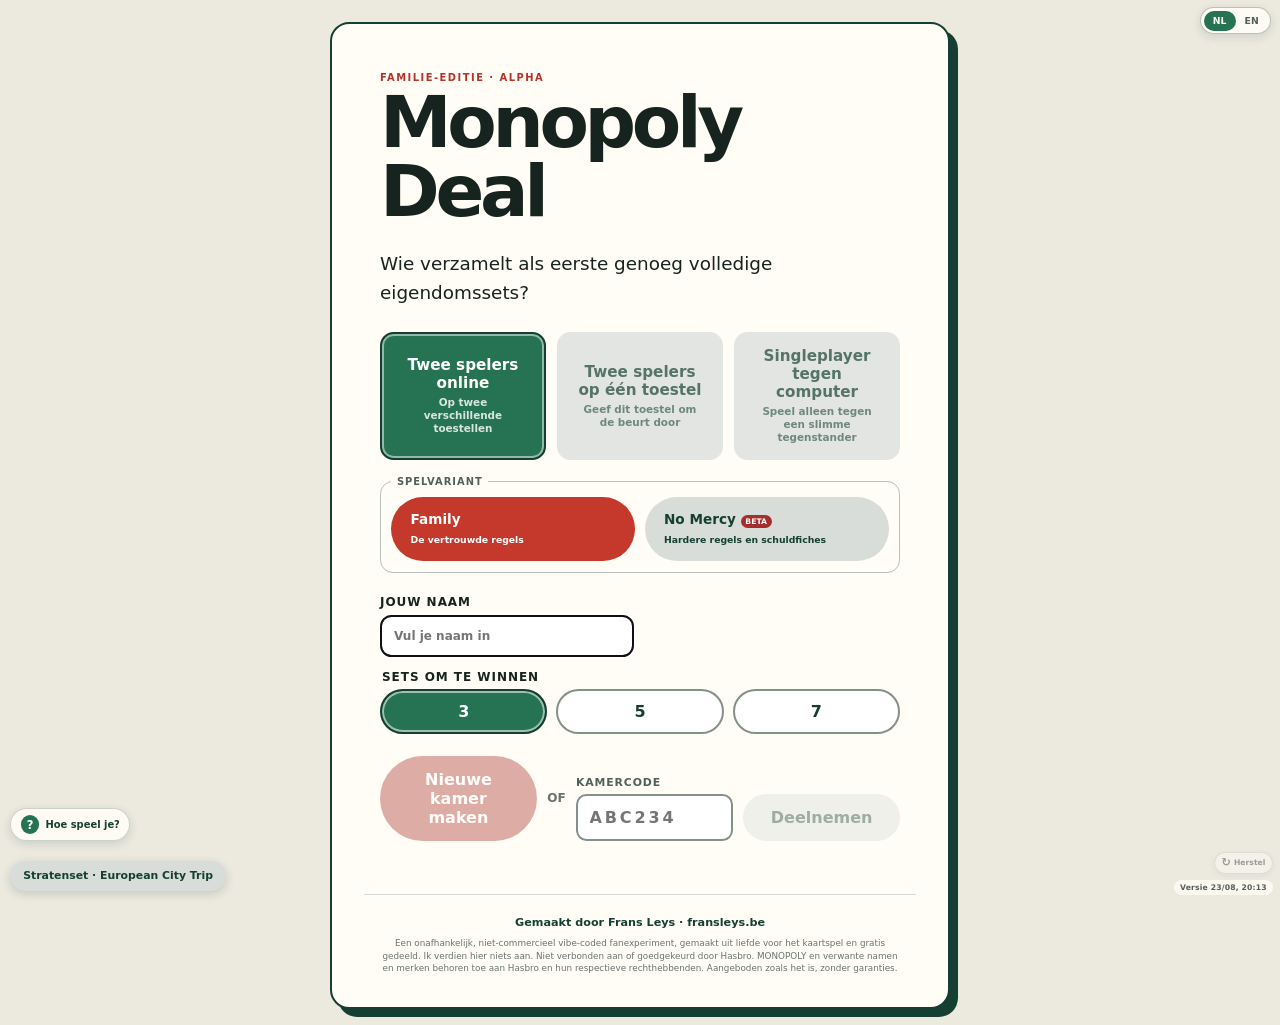
==== deal/index.html @ 75786dbc "Publish refined table interactions" ====
<!doctype html>
<html lang="nl">
  <head>
    <meta charset="UTF-8" />
    <meta name="viewport" content="width=device-width, initial-scale=1.0" />
    <meta name="theme-color" content="#143f32" />
    <title>Monopoly Deal — Familie-editie</title>
    <script type="module" crossorigin src="./assets/index-__Kr_QJQ.js"></script>
    <link rel="stylesheet" crossorigin href="./assets/index-BDHoyG4g.css">
  </head>
  <body><div id="root"></div></body>
</html>
---- deal/assets/index-BDHoyG4g.css ----
:root{color:#17231f;font-synthesis:none;background:#ece9df;font-family:Inter,ui-rounded,system-ui,sans-serif}*{box-sizing:border-box}body{min-width:320px;min-height:100vh;margin:0}.drag-handle{cursor:grab;touch-action:none;-webkit-user-select:none;user-select:none;justify-content:space-between;align-items:center;gap:1rem;margin:-.3rem -.3rem .35rem;padding:.3rem;display:flex}.drag-handle .eyebrow{margin:0}.drag-handle>small{color:#73807b;text-transform:uppercase;letter-spacing:.06em;font-size:.52rem;font-weight:800}.dragging-panel,.dragging-panel *{cursor:grabbing!important}[data-draggable-panel].is-dragged,.payment-prompt.is-dragged{top:var(--drag-top)!important;bottom:auto!important;right:auto!important;left:var(--drag-left)!important;margin:0!important;transform:none!important}.payment-prompt .payment-reason{cursor:grab;touch-action:none;-webkit-user-select:none;user-select:none}.payment-prompt .payment-reason:before{content:"Versleep betalingsvenster";color:#52605b;letter-spacing:.05em;text-transform:uppercase;background:#e7ebe7;border-radius:999px;width:max-content;margin:0 0 .35rem;padding:.2rem .42rem;font-size:.5rem;font-weight:850;display:block}.app-version{z-index:30;right:max(.45rem,env(safe-area-inset-right));bottom:max(.3rem,env(safe-area-inset-bottom));color:#52605b;letter-spacing:.02em;pointer-events:none;-webkit-backdrop-filter:blur(4px);backdrop-filter:blur(4px);background:#fffdf6d1;border-radius:999px;padding:.2rem .38rem;font-size:.48rem;font-weight:750;position:fixed}.local-data-reset-trigger{z-index:31;right:max(.45rem,env(safe-area-inset-right));bottom:max(1.65rem,calc(env(safe-area-inset-bottom) + 1.35rem));color:#52605b;opacity:.55;-webkit-backdrop-filter:blur(4px);backdrop-filter:blur(4px);background:#fffdf6c7;border:1px solid #143f322e;align-items:center;gap:.2rem;padding:.22rem .4rem;font-size:.48rem;font-weight:800;display:flex;position:fixed;box-shadow:0 2px 7px #143f321a}.local-data-reset-trigger:hover,.local-data-reset-trigger:focus-visible{opacity:1}.local-data-reset-trigger>span{font-size:.7rem}.local-reset-backdrop{z-index:260;-webkit-backdrop-filter:blur(7px);backdrop-filter:blur(7px);background:#0c1f19b8;place-items:center;padding:1rem;display:grid;position:fixed;inset:0}.local-reset-dialog{background:#fffdf6;border:3px solid #143f32;border-radius:1rem;width:min(620px,100%);max-height:calc(100dvh - 2rem);padding:clamp(1.2rem,4vw,2rem);overflow:auto;box-shadow:9px 11px #143f32}.local-reset-dialog h2{margin-bottom:.65rem;font-size:clamp(1.45rem,4vw,2rem)}.local-reset-dialog>p:not(.eyebrow){color:#52605b;line-height:1.5}.local-reset-warning{background:#fff3d7;border-left:5px solid #c17b23;border-radius:.55rem;gap:.25rem;margin:1rem 0;padding:.8rem;display:grid}.local-reset-warning span{color:#694a24;font-size:.7rem;line-height:1.4}.local-reset-warning.danger{background:#fff0e8;border-color:#b53229}.local-reset-warning.danger span{color:#782a23}.local-reset-actions{flex-wrap:wrap;justify-content:flex-end;gap:.55rem;display:flex}.local-reset-actions button{padding:.65rem .85rem;font-size:.68rem}@media (width<=650px){.local-reset-actions{flex-direction:column;align-items:stretch}.local-reset-actions button{width:100%}}.update-notice{z-index:200;left:50%;bottom:max(1rem,env(safe-area-inset-bottom));color:#143f32;background:#fff6d7;border:2px solid #143f32;border-radius:.9rem;justify-content:space-between;align-items:center;gap:1rem;width:min(520px,100vw - 2rem);padding:.8rem .9rem .8rem 1rem;display:flex;position:fixed;translate:-50%;box-shadow:6px 7px #143f32,0 16px 40px #143f3240}.update-notice div{gap:.14rem;display:grid}.update-notice strong{font-size:.85rem}.update-notice span{color:#52605b;font-size:.66rem}.update-notice button{flex:none;padding:.62rem .85rem;font-size:.7rem}@media (width<=520px){.update-notice{flex-direction:column;align-items:stretch}.update-notice button{width:100%}}.street-set-launcher>button{z-index:35;left:max(.65rem,env(safe-area-inset-left));bottom:max(.55rem,env(safe-area-inset-bottom));padding:.55rem .8rem;font-size:.68rem;position:fixed;box-shadow:0 3px 10px #143f322e}body:not(:has(.hero)) .street-set-launcher>button{display:none}.street-set-backdrop{z-index:180;align-items:start;overflow:auto}.street-set-manager{width:min(1080px,100%);max-height:calc(100dvh - 2rem);margin:auto;padding:1rem;overflow:auto}.street-set-manager>header{z-index:10;background:#fffdf6;align-items:center;padding:.6rem 0 .8rem;position:sticky;top:-1rem}.street-set-manager>header h1{font-size:clamp(2rem,5vw,3.5rem)}.street-set-library{grid-template-columns:repeat(auto-fit,minmax(250px,1fr));gap:1rem;padding:1rem 0;display:grid}.street-set-library>section{background:#f7f5ed;border:1px solid #c8cec9;border-radius:.8rem;padding:1rem}.street-set-library h2{font-size:1.05rem}.street-set-options{gap:.5rem;display:grid}.street-set-options button{text-align:left;border-radius:.65rem;justify-items:start;display:grid}.street-set-options small{opacity:.8}.new-street-set{align-content:start;gap:.65rem;display:grid}.new-street-set p{color:#52605b;margin:0;font-size:.75rem}.new-street-set label,.editor-toolbar label,.street-fields label{color:#52605b;text-transform:uppercase;letter-spacing:.06em;gap:.25rem;font-size:.62rem;font-weight:850;display:grid}.new-street-set input,.editor-toolbar input,.street-fields input{color:#17231f;width:100%;font:inherit;text-transform:none;letter-spacing:0;background:#fff;border:2px solid #84918b;border-radius:.55rem;padding:.65rem}.street-set-message{color:#52605b;margin:0}.editor-toolbar{z-index:9;background:#edf1ed;border-radius:.7rem;justify-content:space-between;align-items:end;gap:1rem;padding:.7rem;display:flex;position:sticky;top:74px;box-shadow:0 3px 12px #143f321a}.editor-toolbar label{flex:1}.editor-toolbar>div,.editor-footer>div{gap:.5rem;display:flex}.editor-privacy{color:#52605b;background:#edf7ef;border-left:4px solid #267354;border-radius:.45rem;margin:.8rem 0;padding:.65rem .8rem;font-size:.72rem}.street-groups{gap:.8rem;display:grid}.street-group{--group:#84918b;border:1px solid #c8cec9;border-left:8px solid var(--group);background:#faf9f4;border-radius:.75rem;padding:.8rem}.street-group>div:first-child{justify-content:space-between;align-items:baseline;display:flex}.street-group h2{margin:0;font-size:1rem}.street-group small{color:#52605b}.street-fields{grid-template-columns:repeat(auto-fit,minmax(190px,1fr));gap:.6rem;margin-top:.6rem;display:grid}.street-fields article{background:#fff;border-radius:.55rem;gap:.4rem;padding:.65rem;display:grid}.street-fields article>strong{font-size:.68rem}.editor-footer{z-index:9;background:#fffdf6;border-top:2px solid #143f32;justify-content:space-between;align-items:center;gap:1rem;margin-top:1rem;padding:.8rem;display:flex;position:sticky;bottom:-1rem}.editor-footer p{color:#52605b;margin:0;font-size:.7rem}@media (width<=700px){.editor-toolbar,.editor-footer{flex-direction:column;align-items:stretch}.editor-toolbar>div,.editor-footer>div{width:100%}.editor-toolbar button,.editor-footer button{flex:1}.street-set-manager{padding:.7rem}.street-set-manager>header{top:-.7rem}}button{color:#fff;font:inherit;cursor:pointer;background:#c5392d;border:0;border-radius:999px;padding:.85rem 1.2rem;font-weight:750}button:focus-visible{outline-offset:3px;outline:4px solid #efb93f}button.secondary{color:#143f32;background:#d8ddd9}button:disabled{cursor:not-allowed}main{width:min(1100px,100%);margin:0 auto;padding:clamp(1rem,4vw,3rem)}main.setup{place-items:center;min-height:100vh;display:grid}.game-recovery .panel{width:min(620px,100%)}.game-recovery details{color:#52605b;margin-top:1rem}.game-recovery code{overflow-wrap:anywhere;background:#ece9df;border-radius:.45rem;margin-top:.45rem;padding:.55rem;display:block}header{border-bottom:2px solid #143f32;justify-content:space-between;align-items:end;padding-bottom:1rem;display:flex}.top-controls{justify-content:flex-end;align-items:end;gap:1.5rem;display:flex}.top-controls .table-piles{margin:0 0 .85rem}.top-controls .pile strong{inset:.3rem .3rem auto auto;translate:none;box-shadow:0 1px 4px #143f3233}h1,h2,p{margin-top:0}h1{letter-spacing:-.06em;margin-bottom:0;font-size:clamp(2rem,7vw,4.5rem);line-height:.95}.eyebrow{color:#b53229;text-transform:uppercase;letter-spacing:.15em;font-size:.75rem;font-weight:850}.actions{text-align:right;display:grid}.actions strong{color:#b53229;font-size:3rem;line-height:1}.actions.empty{color:#fff;background:#b53229;border-radius:.7rem;padding:.55rem .75rem}.actions.empty strong{color:#fff}.status{color:#52605b;min-height:2.8rem;padding:.8rem 0}.panel{background:#fffdf6;border:2px solid #143f32;border-radius:1.2rem;padding:clamp(1.4rem,4vw,3rem);box-shadow:8px 8px #143f32}.hero,.handoff{max-width:620px}.hero p:not(.eyebrow),.handoff p:not(.eyebrow){margin:1.5rem 0;font-size:1.15rem;line-height:1.6}.project-footer{text-align:center;border-top:1px solid #d5dad6;margin:1.25rem -1rem -1rem;padding:1rem 1rem 0}.project-footer a{color:#143f32;font-size:.7rem;font-weight:900;text-decoration:none}.project-footer a:hover{text-decoration:underline}.project-footer p{color:#68736f;max-width:520px;margin:.42rem auto 0!important;font-size:.55rem!important;line-height:1.45!important}.tutorial-launcher{z-index:36;left:max(.65rem,env(safe-area-inset-left));bottom:max(3.7rem,calc(env(safe-area-inset-bottom) + 3.2rem));color:#143f32;-webkit-backdrop-filter:blur(5px);backdrop-filter:blur(5px);background:#fffdf6e6;border:1px solid #143f3238;align-items:center;gap:.38rem;padding:.38rem .6rem;font-size:.62rem;display:flex;position:fixed;box-shadow:0 3px 10px #143f3226}.tutorial-launcher b{color:#fff;background:#267354;border-radius:50%;place-items:center;width:1.15rem;height:1.15rem;font-size:.72rem;display:grid}.tutorial-backdrop{z-index:250;-webkit-backdrop-filter:blur(9px);backdrop-filter:blur(9px);background:#0c1f19c7;place-items:center;padding:1rem;display:grid;position:fixed;inset:0}.tutorial-book{background:#f5f1e5;border:3px solid #143f32;border-radius:1.15rem;grid-template-rows:auto auto minmax(0,1fr) auto;width:min(960px,100%);height:min(650px,100dvh - 2rem);display:grid;overflow:hidden;box-shadow:10px 12px #143f32}.tutorial-header{border-bottom:1px solid #bdc6c0;align-items:center;padding:.75rem 1rem}.tutorial-header>div{align-items:baseline;gap:.8rem;display:flex}.tutorial-header .eyebrow{margin:0}.tutorial-header strong{color:#52605b;font-size:.65rem}.tutorial-header>button{width:2rem;height:2rem;padding:0;font-size:1.2rem}.tutorial-progress{background:0 0;grid-template-columns:repeat(7,1fr);gap:.35rem;padding:.5rem 1rem;display:grid;position:static}.tutorial-progress button{background:#c8cfca;border-radius:999px;height:.32rem;min-height:0;padding:0}.tutorial-progress button.active{background:#c5392d}.tutorial-page{grid-template-columns:minmax(0,1.2fr) minmax(280px,.8fr);gap:1.2rem;min-height:0;padding:1rem 1.2rem;display:grid;overflow:auto}.tutorial-visual{background:#fffdf6 radial-gradient(#143f3214 1px,#0000 1px) 0 0/18px 18px;border:2px solid #143f32;border-radius:1rem;place-items:center;min-height:330px;display:grid;position:relative;overflow:hidden}.tutorial-copy{align-self:center}.tutorial-number{color:#c5392d;letter-spacing:.14em;margin:0 0 .3rem;font-size:.68rem;font-weight:950}.tutorial-copy h2{letter-spacing:-.045em;margin:0 0 .75rem;font-size:clamp(1.8rem,4vw,3.25rem);line-height:.95}.tutorial-copy>p:not(.tutorial-number){color:#52605b;font-size:.86rem;line-height:1.55}.tutorial-copy aside{color:#604a20;background:#fff6d7;border-left:5px solid #efb93f;border-radius:.45rem;padding:.7rem .8rem;font-size:.72rem;line-height:1.4}.tutorial-controls{background:#ece8dc;border-top:1px solid #bdc6c0;justify-content:space-between;padding:.65rem 1rem;display:flex}.tutorial-controls button{min-width:120px;padding:.62rem .85rem;font-size:.68rem}.replay-tutorial{opacity:.7;padding:.35rem .55rem;font-size:.52rem;position:absolute;bottom:.6rem;right:.6rem}.tutorial-scene{justify-content:center;align-items:center;gap:.7rem;width:88%;height:76%;display:flex;position:relative}.tutorial-card{aspect-ratio:5/7;color:#143f32;text-align:center;background:#fffdf6;border:2px solid #143f32;border-radius:.55rem;place-items:center;width:78px;padding:.45rem;font-size:.56rem;font-weight:950;display:grid;position:relative;box-shadow:3px 4px #143f32}.tutorial-property{align-items:start;padding-top:1.7rem}.tutorial-property>i{background:var(--tutorial-colour);border-bottom:2px solid #143f32;height:1.25rem;position:absolute;inset:0 0 auto}.tutorial-action{color:#fff;background:#d76537}.scene-sets{align-items:flex-end}.tutorial-set{border:2px dashed #8d9993;border-top:6px solid #d85b9d;border-radius:.7rem;gap:.35rem;padding:.65rem;display:flex;position:relative}.tutorial-set>strong{color:#267354;opacity:0;font-size:.65rem;animation:.5s 2.2s forwards tutorial-complete;position:absolute;top:-1.55rem;left:.65rem}.scene-sets .card-a{animation:.45s .2s both deal-set}.scene-sets .card-b{animation:.45s .8s both deal-set}.scene-sets .card-c{animation:.45s 1.4s both deal-set}.set-counter{color:#fff;background:#267354;border-radius:.6rem;align-items:baseline;gap:.2rem;padding:.5rem;animation:.4s 2.2s both counter-pop;display:flex}.set-counter b{font-size:1.5rem}.set-counter span{font-size:.55rem}.scene-turn{justify-content:space-around}.turn-step{text-align:center;justify-items:center;gap:.35rem;display:grid}.turn-step>b{color:#fff;background:#c5392d;border-radius:50%;place-items:center;width:1.25rem;height:1.25rem;font-size:.6rem;display:grid}.turn-step>strong{font-size:.62rem}.turn-arrow{color:#8b9690;font-size:1.5rem}.mini-deck{background:#c5392d;border:2px solid #143f32;border-radius:.4rem;width:48px;height:67px;animation:1.8s infinite draw-pulse;box-shadow:5px 2px #fffdf6,7px 4px #143f32}.action-token,.hand-seven{color:#fff;background:#267354;border-radius:50%;place-items:center;width:58px;height:58px;font-size:1.5rem;font-weight:950;display:grid}.action-token{animation:3s step-end infinite action-count}.hand-seven{color:#143f32;background:#efb93f}.source-card{animation:3.4s ease-in-out infinite source-choice}.destination{color:#52605b;border:2px dashed #8d9993;border-radius:.65rem;justify-items:center;gap:.35rem;padding:.7rem;display:grid}.destination>span{font-size:2rem}.destination>strong{font-size:.62rem}.table-destination{animation:3.4s .8s infinite target-glow}.bank-destination{animation:3.4s 2.1s infinite target-glow}.wildcard-card{aspect-ratio:5/7;background:#fff;border:2px solid #143f32;border-radius:.55rem;place-items:center;width:82px;display:grid;position:relative;overflow:hidden;box-shadow:3px 4px #143f32}.wildcard-card i{background:#ef922d;position:absolute;inset:0 50% 0 0}.wildcard-card i:nth-child(2){background:#d85b9d;inset:0 0 0 50%}.wildcard-card strong{z-index:2;color:#fff;background:#143f32;padding:.3rem;font-size:.55rem;animation:2.8s infinite wildcard-flip}.scene-plus,.scene-arrow{font-size:1.4rem;font-weight:900}.building-stack{gap:.25rem;font-size:1.7rem;display:grid}.building-stack span{animation:.4s 1.5s both building-in}.building-stack span+span{animation-delay:2.1s}.scene-payment{justify-content:space-around}.rent-source{justify-items:center;gap:.55rem;display:grid}.rent-source>strong{color:#fff;background:#c5392d;border-radius:999px;padding:.35rem .55rem;font-size:.65rem}.payment-arrow{font-size:1.2rem;font-weight:950;animation:2.4s infinite money-travel}.payment-bank{gap:.35rem;display:flex}.payment-bank span{aspect-ratio:5/7;color:#174a39;background:#8fcdb0;border:2px solid #143f32;border-radius:.45rem;place-items:center;width:58px;font-weight:950;animation:.4s 1.2s both payment-select;display:grid;box-shadow:2px 3px #143f32}.payment-bank span+span{color:#183f61;background:#83bfe1;animation-delay:1.55s}.scene-attacks{justify-content:space-around}.attack-side{justify-items:center;gap:.4rem;display:grid}.attack-side small{color:#52605b;font-size:.55rem}.attack-card-token{color:#fff;background:#d7781f;border:2px solid #143f32;border-radius:.5rem;padding:.6rem .45rem;font-size:.52rem;font-weight:950;rotate:-4deg}.steal-arrow{font-size:2rem;font-weight:950;animation:1.6s infinite steal-point}.safe-side{width:82px}.shield{color:#267354;background:#edf7ef;border:3px solid #267354;border-radius:50% 50% 45% 45%;place-items:center;width:70px;height:90px;font-size:2rem;display:grid}.stolen-property{animation:2.6s infinite steal-card}.scene-reaction{justify-content:space-around}.tutorial-no{color:#fff;background:#c5392d;animation:.55s .8s both no-block}.versus{font-size:2rem;font-weight:950;animation:.35s .8s both versus-burst}.win-badge{color:#267354;background:#edf7ef;border:3px solid #267354;border-radius:50%;justify-items:center;padding:.65rem;animation:.55s 1.55s both win-pop;display:grid}.win-badge strong{font-size:1.4rem}.win-badge span{font-size:.55rem;font-weight:900}@keyframes deal-set{0%{opacity:0;translate:0 -55px;rotate:-8deg}to{opacity:1;translate:0;rotate:0}}@keyframes tutorial-complete{to{opacity:1;translate:0 -2px}}@keyframes counter-pop{0%{opacity:0;scale:.6}to{opacity:1;scale:1}}@keyframes draw-pulse{50%{translate:12px -5px;rotate:5deg}}@keyframes action-count{0%{font-size:0}0%{font-size:1.5rem}33%{font-size:0}33%{font-size:1.5rem}66%{font-size:0}66%{font-size:1.5rem}}@keyframes source-choice{25%{translate:85px}55%{translate:-85px}80%,to{translate:0}}@keyframes target-glow{12%,28%{box-shadow:0 0 0 5px #efb93f80}}@keyframes wildcard-flip{50%{rotate:180deg}}@keyframes building-in{0%{opacity:0;translate:0 -20px}to{opacity:1;translate:0}}@keyframes money-travel{50%{color:#c5392d;translate:18px}}@keyframes payment-select{0%{opacity:.5;translate:0 15px}to{opacity:1;translate:0}}@keyframes steal-point{50%{translate:-10px}}@keyframes steal-card{55%,85%{translate:165px;rotate:5deg}}@keyframes no-block{0%{opacity:0;translate:50px;rotate:9deg}to{opacity:1;translate:0;rotate:-3deg}}@keyframes versus-burst{0%{opacity:0;scale:2.5}to{opacity:1;scale:1}}@keyframes win-pop{0%{opacity:0;rotate:-12deg;scale:.4}to{opacity:1;scale:1;rotate:0}}@media (width<=760px){.tutorial-book{height:calc(100dvh - 1rem)}.tutorial-backdrop{padding:.5rem}.tutorial-page{grid-template-columns:1fr;gap:.65rem}.tutorial-visual{min-height:230px}.tutorial-copy{align-self:start}.tutorial-copy h2{font-size:1.65rem}.tutorial-copy>p:not(.tutorial-number){font-size:.7rem}.tutorial-copy aside{font-size:.62rem}.tutorial-scene{scale:.8}.tutorial-controls button{min-width:105px}.tutorial-launcher span{display:none}.tutorial-launcher{justify-content:center;width:2rem;height:2rem;padding:0}}@media (prefers-reduced-motion:reduce){.tutorial-book *{animation:none!important}.tutorial-set>strong,.set-counter,.building-stack span,.tutorial-no,.versus,.win-badge{opacity:1!important}}.tutorial-game-card>.card.action-title-long .action-copy>span{font-size:.48rem!important}.tutorial-game-card>.card.action-title-xlong .action-copy>span{font-size:.42rem!important}.tutorial-game-card{aspect-ratio:5/7;flex:0 0 86px;width:86px;display:block;position:relative}.tutorial-game-card>.card{pointer-events:none;width:100%!important;min-width:0!important;height:100%!important;min-height:0!important;box-shadow:3px 4px #143f32!important}.tutorial-game-card>.card .action-copy{inset:43% .42rem .35rem}.tutorial-game-card>.card .action-copy>small{font-size:.34rem}.tutorial-game-card>.card .action-copy>span{padding-right:1.15rem!important;font-size:.55rem!important}.tutorial-game-card>.card .action-copy>em{font-size:.35rem}.tutorial-game-card>.card:not(.money-card):not(.dual-face)>strong{width:1.2rem!important;height:1.2rem!important;font-size:.45rem!important;top:.25rem!important;right:.25rem!important}.tutorial-game-card>.card.action-card .card-symbol{font-size:1.55rem!important}.tutorial-game-card>.card.action-card .card-symbol-just_say_no{font-size:1.65rem!important}.tutorial-game-card>.card.action-card .card-symbol-dealbreaker{scale:.75}.scene-sets{gap:.35rem;width:98%}.scene-sets .tutorial-set{gap:.2rem;padding:.45rem}.scene-sets .tutorial-card{width:54px;font-size:.39rem}.tutorial-set-wild{border-top-color:#65c8e6}.set-wildcard{background:#fff;padding:0;overflow:hidden}.set-wildcard>i{background:#65c8e6;position:absolute;inset:0 50% 0 0}.set-wildcard>i:nth-child(2){background:#ef922d;inset:0 0 0 50%}.set-wildcard>b{z-index:2;color:#fff;background:#143f32;padding:.2rem;font-size:.42rem}.tutorial-set-wild>strong{color:#267354}.scene-turn .mini-deck,.scene-turn .action-token{animation:none}.turn-step>small{color:#68736f;max-width:100px;font-size:.43rem;line-height:1.25}.end-turn-token{color:#fff;background:#c5392d;border-radius:50%;place-items:center;width:58px;height:58px;font-size:1.55rem;font-weight:950;display:grid}.scene-destinations{justify-content:space-between}.scene-destinations .source-card{animation:3.4s ease-in-out infinite source-choice;position:relative;left:auto}.scene-destinations .destination{min-width:105px}.scene-buildings{gap:.45rem;width:96%}.building-set{border:2px solid #ef922d;border-top-width:6px;border-radius:.65rem;gap:.25rem;padding:.45rem;display:flex;position:relative}.building-set>.tutorial-card{width:58px;font-size:.4rem}.building-set>strong{color:#267354;font-size:.52rem;position:absolute;top:-1.45rem;left:.4rem}.building-card-step{justify-items:center;gap:.3rem;display:grid}.building-card-step>small{color:#fff;background:#267354;border-radius:999px;padding:.2rem .35rem;font-size:.48rem;font-weight:900}.scene-attacks{align-items:stretch;gap:.45rem;width:98%}.attack-example{text-align:center;background:#fffdf6cc;border:1px solid #c4ccc7;border-radius:.65rem;flex:1;grid-template-rows:auto minmax(2rem,auto) auto;align-content:center;justify-items:center;gap:.4rem;min-width:0;padding:.5rem;display:grid}.attack-example>strong{font-size:.48rem;line-height:1.25}.attack-example>span:last-child{color:#267354;font-size:1rem;font-weight:950}.scene-reaction{isolation:isolate}.hostile-card-stack{width:190px;height:150px;position:relative}.hostile-card-stack>.tutorial-game-card{position:absolute;top:8px;left:42px;rotate:-12deg}.hostile-card-stack>.tutorial-game-card:nth-child(2){rotate:0;top:3px;left:72px}.hostile-card-stack>.tutorial-game-card:nth-child(3){top:8px;left:102px;rotate:12deg}.scene-reaction>.blocking-no-card{z-index:5;flex-basis:104px;width:104px;animation:.55s .65s both no-block;position:absolute;top:50%;left:41%;translate:-50% -50%;rotate:-5deg}.blocked-stamp{z-index:6;color:#b53229;background:#fffdf6e6;border:3px solid #b53229;padding:.25rem .45rem;font-size:.65rem;font-weight:950;animation:.35s 1.15s both versus-burst;position:absolute;top:72%;left:42%;translate:-50% -50%;rotate:-7deg}.scene-reaction .win-badge{margin-left:auto}@media (width<=760px){.tutorial-game-card{flex-basis:74px;width:74px}.scene-sets .tutorial-card{width:46px}.scene-attacks .tutorial-game-card{flex-basis:70px;width:70px}.scene-reaction>.blocking-no-card{flex-basis:88px;width:88px}}.hero .recovery-warning{color:#782a23;background:#fff0e8;border-left:4px solid #c5392d;border-radius:.4rem;padding:.8rem 1rem;font-size:.82rem!important;line-height:1.45!important}.setup-fields{grid-template-columns:1fr 1fr;gap:.8rem;margin:1.4rem 0;display:grid}.setup-fields label{text-transform:uppercase;letter-spacing:.08em;gap:.35rem;font-size:.75rem;font-weight:850;display:grid}.setup-fields label:last-child{grid-column:1/-1}.setup-fields input,.setup-fields select{color:#17231f;min-width:0;font:inherit;text-transform:none;letter-spacing:0;background:#fff;border:2px solid #84918b;border-radius:.65rem;padding:.75rem}.winning-target{border:0;grid-column:1/-1;gap:.55rem;margin:0;padding:0;display:flex}.winning-target legend{text-transform:uppercase;letter-spacing:.08em;width:100%;margin-bottom:.35rem;font-size:.75rem;font-weight:850}.winning-target button{color:#143f32;background:#fff;border:2px solid #84918b;flex:1;padding:.68rem}.winning-target button.selected{color:#fff;background:#267354;border-color:#143f32;box-shadow:inset 0 0 0 2px #ffffff8c}.mode-choice{grid-template-columns:1fr 1fr;gap:.7rem;margin:1rem 0;display:grid}.mode-choice button{border:2px solid #0000;border-radius:.85rem;align-content:center;gap:.25rem;min-height:76px;display:grid}.mode-choice button strong{font-size:.95rem}.mode-choice button small{opacity:.82;font-size:.65rem;font-weight:650;line-height:1.25}.mode-choice button.selected{background:#267354;border-color:#143f32;box-shadow:inset 0 0 0 2px #ffffff80}.mode-choice.has-selection button:not(.selected){opacity:.72}.mode-prompt{color:#52605b;text-align:center;font-weight:800;margin:.2rem 0 0!important;font-size:.75rem!important}.setup-details{animation:.22s ease-out both setup-details-in}@keyframes setup-details-in{0%{opacity:0;translate:0 -8px}to{opacity:1;translate:0}}.online-actions{grid-template-columns:1fr auto 1fr 1fr;align-items:end;gap:.65rem;display:grid}.online-actions>span{color:#68736f;text-transform:uppercase;align-self:center;font-size:.75rem;font-weight:800}.online-actions label{color:#52605b;text-transform:uppercase;letter-spacing:.08em;gap:.32rem;font-size:.68rem;font-weight:850;display:grid}.online-actions input{color:#143f32;letter-spacing:.18em;text-transform:uppercase;background:#fff;border:2px solid #84918b;border-radius:.65rem;width:100%;padding:.72rem;font:900 1rem/1 system-ui}.setup-message{color:#52605b;min-height:1.3rem!important;margin:.8rem 0 0!important;font-size:.75rem!important;line-height:1.35!important}.online-waiting{text-align:center;width:min(600px,100%)}.online-waiting h1{font-size:clamp(2.4rem,7vw,4.5rem)}.room-code{color:#b53229;letter-spacing:.16em;background:#fff6d7;border:3px solid #143f32;border-radius:.75rem;margin:.6rem 0 1rem;padding:.65rem 1rem;font-size:clamp(2rem,8vw,4rem);font-weight:950;display:inline-block;box-shadow:5px 6px #143f32}.online-pulse{color:#267354;align-items:center;gap:.45rem;font-weight:850;display:inline-flex}.online-pulse:before{content:"";background:#35a56f;border-radius:50%;width:.65rem;height:.65rem;animation:1.5s infinite online-pulse;box-shadow:0 0 #35a56f73}@keyframes online-pulse{50%{box-shadow:0 0 0 7px #35a56f00}}.online-turn-status{color:#52605b;background:#eef6ef;border-radius:.65rem;justify-content:space-between;align-items:center;gap:1rem;margin:.6rem 0;padding:.65rem .8rem;font-size:.72rem;display:flex}.online-opponent-turn{grid-template-rows:auto auto minmax(0,1fr) auto!important;grid-template-areas:"header""status""table""controls"!important}.online-opponent-turn>.online-turn-status{grid-area:status}.online-opponent-turn>nav{grid-area:controls}.hero>button:disabled,.online-actions button:disabled{opacity:.42;filter:grayscale(.2)}.online-impact-card{z-index:115;-webkit-backdrop-filter:blur(8px);backdrop-filter:blur(8px);pointer-events:none;background:#fffdf6f7;border:3px solid #143f32;border-radius:1rem;align-items:center;gap:1rem;width:min(440px,100vw - 2rem);min-height:176px;padding:.85rem 3rem .85rem 1rem;animation:.38s cubic-bezier(.16,.84,.22,1.12) both online-impact-in;display:flex;position:fixed;top:50%;left:50%;translate:-50% -50%;box-shadow:9px 11px #143f32,0 22px 50px #143f3240}.online-impact-card.targeted{background:#fff4df;border-color:#b53229;box-shadow:9px 11px #143f32,0 22px 55px #b5322957}.online-impact-visual{aspect-ratio:5/7;flex:0 0 104px;align-self:center;width:104px;min-width:104px;min-height:145px;display:grid}.online-impact-visual>.card{pointer-events:none;overflow:hidden;box-shadow:3px 4px #143f32;aspect-ratio:5/7!important;width:104px!important;min-width:104px!important;height:auto!important;min-height:145px!important;max-height:none!important}.online-impact-visual>.card.action-card span{width:4.25rem;min-height:4.25rem;padding:.35rem;font-size:.5rem}.online-impact-visual>.card:not(.money-card):not(.dual-face)>strong{width:1.8rem;height:1.8rem;font-size:.58rem;bottom:.35rem;right:.35rem}.online-impact-copy{flex:1;min-width:0}.online-impact-card .eyebrow{margin-bottom:.28rem}.online-impact-card h2{margin:0 0 .35rem;font-size:1.35rem;line-height:1}.online-impact-copy>span{color:#52605b;font-size:.72rem}.online-impact-timer{width:2rem;height:2rem;position:absolute;top:.65rem;right:.65rem}.online-impact-timer svg{width:100%;height:100%;rotate:-90deg}.online-impact-timer circle{fill:none;stroke:#d8ddd9;stroke-width:3px}.online-impact-timer .timer-progress{stroke:#c5392d;stroke-linecap:round;stroke-dasharray:1;stroke-dashoffset:1px;animation:4s linear forwards online-impact-timer}.online-impact-amount{color:#fff;background:#c5392d;border-radius:999px;padding:.45rem .65rem;font-size:.78rem;display:inline-block;box-shadow:0 0 0 3px #efb93f}.discard-pile{transition:box-shadow .2s}.online-opponent-turn .discard-pile{box-shadow:2px 3px #143f32,0 0 0 3px #efb93f47}@keyframes online-impact-in{0%{opacity:0;translate:-50% calc(-50% - 35px);rotate:-3deg;scale:.55}to{opacity:1;translate:-50% -50%;scale:1;rotate:0}}@keyframes online-impact-timer{to{stroke-dashoffset:0}}.deck-reshuffle-notice{z-index:190;pointer-events:none;background:#fffaebfa;border:4px solid #143f32;border-radius:1rem;align-items:center;gap:1.2rem;width:min(500px,100vw - 2rem);padding:1.1rem 1.25rem;animation:3s both reshuffle-notice;display:flex;position:fixed;top:46%;left:50%;overflow:hidden;translate:-50% -50%;box-shadow:10px 12px #143f32,0 24px 55px #143f324d}.deck-reshuffle-notice h2{margin:.1rem 0 .3rem;font-size:1.3rem;line-height:1}.deck-reshuffle-notice span{color:#52605b;font-size:.7rem}.reshuffle-cards{flex:0 0 92px;width:92px;height:105px;position:relative}.reshuffle-cards i{aspect-ratio:5/7;background:#c5392d;border:3px solid #143f32;border-radius:.45rem;width:58px;position:absolute;top:8px;left:20px;box-shadow:3px 4px #143f32}.reshuffle-cards i:after{content:"";border:2px solid #ffffffa6;border-radius:50%;position:absolute;inset:7px}.reshuffle-cards i:first-child{animation:1s ease-in-out 2 shuffle-left}.reshuffle-cards i:nth-child(2){background:#efb93f;animation:1s ease-in-out .12s 2 shuffle-right}.reshuffle-cards i:nth-child(3){background:#267354;animation:1s ease-in-out .24s 2 shuffle-center}.reshuffle-timer{transform-origin:0;background:#c5392d;width:100%;height:5px;animation:3s linear both reshuffle-progress;position:absolute;bottom:0;left:0}@keyframes shuffle-left{50%{translate:-28px -10px;rotate:-12deg}}@keyframes shuffle-right{50%{translate:30px 8px;rotate:13deg}}@keyframes shuffle-center{50%{translate:0 -17px;rotate:-3deg}}@keyframes reshuffle-notice{0%{opacity:0;scale:.7}12%,82%{opacity:1;scale:1}to{opacity:0;scale:.94}}@keyframes reshuffle-progress{0%{scale:1}to{scale:0 1}}@media (width<=560px){.deck-reshuffle-notice{gap:.7rem;padding:.85rem}.reshuffle-cards{flex-basis:72px;width:72px;scale:.82}.deck-reshuffle-notice h2{font-size:1rem}}.online-departed{text-align:center;max-width:620px}.online-departed h1{font-size:clamp(2.2rem,6vw,4rem);line-height:1}.online-turn-status.connection-lost{color:#6e4218;background:#fff3d7;border:2px solid #c17b23}.offline-dot{align-items:center;gap:.45rem;font-weight:900;display:inline-flex}.offline-dot:before{content:"";background:#c17b23;border-radius:50%;width:.65rem;height:.65rem;box-shadow:0 0 0 4px #c17b232e}.online-turn-status.connected{z-index:34;right:max(.45rem,env(safe-area-inset-right));bottom:max(.35rem,env(safe-area-inset-bottom));-webkit-backdrop-filter:blur(6px);backdrop-filter:blur(6px);pointer-events:none;background:#eef6efd1;border:1px solid #26735438;width:auto;margin:0;padding:.28rem .48rem;position:fixed;box-shadow:0 3px 10px #143f321f}.online-turn-status.connected .online-pulse{opacity:.76;gap:.3rem;font-size:.56rem}.online-turn-status.connected .online-pulse:before{width:.42rem;height:.42rem;animation:none}@media (width<=700px){.online-actions{grid-template-columns:1fr 1fr}.online-actions>span{display:none}.online-actions label{grid-column:1/-1}}.ai-thinking{text-align:center}.thinking-dots{justify-content:center;gap:.45rem;display:flex}.thinking-dots i{background:#c5392d;border-radius:50%;width:.7rem;height:.7rem;animation:1s ease-in-out infinite thinking}.thinking-dots i:nth-child(2){animation-delay:.15s}.thinking-dots i:nth-child(3){animation-delay:.3s}@keyframes thinking{50%{opacity:.3;transform:translateY(-4px)}}.computer-status{background:#fff6df;border-left:6px solid #c5392d;border-radius:.65rem;justify-content:space-between;align-items:center;gap:1rem;margin:.75rem 0 1rem;padding:.85rem 1rem;display:flex;box-shadow:0 3px 12px #143f3214}.computer-status h2{margin:0;font-size:1.05rem}.computer-status .eyebrow{margin-bottom:.25rem}.computer-status .thinking-dots{min-width:3rem}.computer-active{box-shadow:0 0 0 4px #efb93f8c}.computer-discard{animation:1.25s ease-in-out infinite discard-attention}.computer-activity{background:#ffffff8c;border:1px solid #9ba59f;border-radius:.85rem;grid-template-columns:minmax(150px,.6fr) minmax(0,1.4fr);gap:1rem;margin:.75rem 0;padding:1rem;display:grid}.computer-activity h2{margin:0}.computer-activity ol{gap:.45rem;margin:0;padding-left:1.35rem;display:grid}.computer-activity li{background:#fffdf6;border-radius:.45rem;padding:.35rem .5rem}.computer-activity li:last-child{font-weight:850;box-shadow:inset 4px 0 #c5392d}.computer-activity li small{color:#60706a;margin-top:.15rem;display:block}.computer-activity.compact{text-align:left;margin:1rem 0;display:block}.computer-activity.compact h2{margin-bottom:.65rem}@keyframes discard-attention{50%{box-shadow:3px 4px #143f32,0 0 0 6px #efb93f8c}}@media (width<=700px){.computer-activity{grid-template-columns:1fr}.computer-status{align-items:flex-start}.computer-turn .players{grid-template-columns:1fr}}.computer-turn:not(.takeover-board)>.computer-status{z-index:44;-webkit-backdrop-filter:blur(7px);backdrop-filter:blur(7px);pointer-events:none;background:#fff6dfeb;border-left-width:3px;width:min(420px,100vw - 2rem);margin:0;padding:.38rem .65rem;position:fixed;top:clamp(68px,10vh,92px);left:50%;translate:-50%;box-shadow:0 5px 16px #143f3229}.computer-turn:not(.takeover-board)>.computer-status .eyebrow{display:none}.computer-turn:not(.takeover-board)>.computer-status h2{font-size:.68rem;line-height:1.2}.computer-turn:not(.takeover-board)>.computer-status .thinking-dots{gap:.25rem;min-width:auto}.computer-turn:not(.takeover-board)>.computer-status .thinking-dots i{width:.42rem;height:.42rem}.computer-card-history{background:#ffffff80;border:1px solid #aab3ae;border-radius:.8rem;margin:.7rem 0;padding:.75rem 1rem}.computer-card-events{gap:.8rem;padding:.35rem .2rem .6rem;display:flex;overflow-x:auto}.computer-card-events>article{background:#fffdf6;border-radius:.65rem;flex:none;padding:.55rem}.computer-card-events>article>p{color:#52605b;max-width:260px;margin:.45rem 0 0;font-size:.7rem}.computer-played-cards{align-items:flex-start;gap:.4rem;display:flex}.computer-played-card{justify-items:center;gap:.25rem;display:grid}.computer-played-card .card{width:112px;box-shadow:2px 3px #143f32}.computer-played-card .action-card span{width:5rem;min-height:5rem;padding:.4rem;font-size:.6rem}.computer-played-card small{color:#52605b;text-transform:uppercase;letter-spacing:.05em;font-size:.52rem;font-weight:850}.computer-action-slot{color:#fff;letter-spacing:.06em;text-transform:uppercase;background:#c5392d;border-radius:999px;width:fit-content;margin:0 0 .45rem;padding:.24rem .48rem;font-size:.58rem;display:block}.computer-action-slot.secondary-slot{background:#52605b}.computer-card-history.focus-latest .computer-card-events{overflow:hidden}.computer-card-history.focus-latest .computer-card-events>article{width:100%;animation:.28s ease-out both computer-card-in}.computer-card-history.focus-latest .computer-card-events>article>p{margin-top:.55rem;font-size:.72rem;display:block}.computer-card-history.turn-recap .computer-card-events>article{border-left:4px solid #c5392d}.computer-card-events>article.major-impact{isolation:isolate;background:#fff7df;border:3px solid #143f32;position:relative;overflow:hidden;box-shadow:6px 7px #143f32}.computer-card-events>article.major-impact:before{content:"";z-index:-1;opacity:.2;background:repeating-conic-gradient(#c5392d 0 8deg,transparent 8deg 20deg,#efb93f 20deg 28deg,transparent 28deg 40deg);border-radius:50%;width:180px;height:180px;animation:.55s ease-out both live-burst;position:absolute;top:-55px;right:-45px}.live-impact-label{color:#fff;letter-spacing:.06em;text-transform:uppercase;background:#b53229;width:fit-content;margin:0 0 .55rem;padding:.35rem .62rem;font-size:.78rem;animation:.48s cubic-bezier(.15,.85,.25,1.25) both impact-label-in;display:block;rotate:-2deg;box-shadow:3px 3px #143f32}.impact-set_takeover .live-impact-label{background:#7d2fa0}.impact-steal .live-impact-label{background:#267354}.impact-swap .live-impact-label{background:#d7781f}.impact-reject .live-impact-label{background:#b53229}.impact-charge .live-impact-label{background:#c5392d}.impact-steal .computer-played-card:nth-child(2){animation:.55s ease-out .12s both card-snatch}.impact-swap .computer-played-card:nth-child(2){animation:.62s ease-in-out 80ms both card-swap-right}.impact-swap .computer-played-card:nth-child(3){animation:.62s ease-in-out 80ms both card-swap-left}.impact-reject .computer-played-card:first-child{animation:.55s ease-out both card-reject}@keyframes live-burst{0%{opacity:0;rotate:-25deg;scale:.3}to{opacity:.2;scale:1;rotate:0}}@keyframes impact-label-in{0%{opacity:0;translate:35px;scale:.45}to{opacity:1;translate:0;scale:1}}@keyframes card-snatch{0%{opacity:.2;transform:translate(55px)rotate(8deg)}65%{transform:translate(-8px)rotate(-4deg)}to{opacity:1;transform:none}}@keyframes card-swap-right{0%,to{transform:none}50%{z-index:4;transform:translate(48px)rotate(7deg)}}@keyframes card-swap-left{0%,to{transform:none}50%{z-index:5;transform:translate(-48px)rotate(-7deg)}}@keyframes card-reject{0%{transform:translate(-55px)rotate(-8deg)}55%{transform:translate(14px)rotate(5deg)}to{transform:none}}.computer-flying-card{will-change:transform,opacity;z-index:1000!important;pointer-events:none!important;margin:0!important;position:fixed!important}.computer-flying-card button{pointer-events:none}.computer-drawn-card{z-index:1000;pointer-events:none;will-change:transform,opacity;background:#b53229;border:2px solid #143f32;border-radius:.48rem;display:block;position:fixed;box-shadow:3px 4px #143f32}.computer-drawn-card:after{content:"";background:repeating-radial-gradient(circle,#0000 0 6px,#ffffff59 7px 8px);border:2px solid #ffffff94;border-radius:50%;position:absolute;inset:7px}.takeover .handoff{max-width:760px}.payment-prompt{grid-template-columns:minmax(0,1fr) auto;gap:1rem;max-width:none;display:grid}.payment-reason{padding-right:1rem}.payment-reason h2{margin:.1rem 0 .35rem;font-size:1.55rem}.payment-total{color:#fff;text-align:center;background:#267354;border-radius:.7rem;align-self:start;min-width:130px;padding:.8rem;display:grid}.payment-total strong{font-size:1.8rem}.payment-total small{font-size:.68rem}.payment-group{background:#ffffff80;border:1px solid #aab3ae;border-radius:.75rem;grid-column:1/-1;padding:1rem}.payment-group.recommended{background:#eff8f1;border:2px solid #267354}.payment-group h3{margin:.05rem 0 .25rem}.payment-group>div:first-child>p:last-child{color:#52605b;margin-bottom:.75rem}.payment-group .cards{max-height:245px;padding:.25rem;overflow:auto}.payment-actions{z-index:20;background:#fffdf6;border-top:1px solid #c8cec9;grid-column:1/-1;justify-content:space-between;align-items:center;gap:1rem;padding:.75rem;display:flex;position:sticky;bottom:0;box-shadow:0 -12px 18px #fffdf6f5}.payment-actions p{color:#52605b;margin:0}.payment-actions button:disabled{opacity:.45}.payment-rule{color:#52605b;max-width:520px;margin:.35rem 0 0;font-size:.75rem}.takeover-board{padding-bottom:0}.takeover-bar{z-index:20;-webkit-backdrop-filter:blur(10px);backdrop-filter:blur(10px);background:#fffdf6f5;border-top:3px solid #143f32;border-radius:.8rem .8rem 0 0;justify-content:space-between;align-items:center;gap:1rem;margin-top:.75rem;padding:.9rem 1rem;display:flex;position:sticky;bottom:0;box-shadow:0 -8px 24px #143f3224}.takeover-bar h2{max-width:720px;margin:0;font-size:.9rem;font-weight:700;line-height:1.35}.takeover-bar .eyebrow{margin-bottom:.25rem}.takeover-bar .handoff-actions{flex:none}.attack-impact{z-index:70;pointer-events:none;isolation:isolate;background:#fff9e8f7;border:3px solid #143f32;border-radius:1rem;justify-content:center;align-items:center;gap:.85rem;width:min(470px,100vw - 2rem);max-height:calc(100dvh - 130px);padding:.8rem 1rem;display:flex;position:fixed;top:clamp(105px,17vh,145px);left:50%;overflow:visible;translate:-50%;box-shadow:8px 10px #143f32eb,0 18px 45px #792a1c3d}.attack-card{z-index:2;flex:none;animation:.62s cubic-bezier(.12,.82,.22,1.18) both attack-slam}.attack-card .card{width:112px;box-shadow:3px 4px #143f32}.attack-card .action-card span{width:4.6rem;min-height:4.6rem;padding:.4rem;font-size:.55rem}.attack-card .card>strong{width:2.1rem;height:2.1rem;font-size:.72rem;bottom:.45rem;right:.45rem}.attack-copy{z-index:2;flex:1;min-width:0}.attack-copy .eyebrow{margin-bottom:.25rem}.attack-copy h2{margin:0 0 .45rem;font-size:1.1rem}.attack-actions{pointer-events:auto;gap:.42rem;display:grid}.attack-actions button{width:100%;padding:.58rem .7rem;font-size:.68rem}.attack-actions button:disabled{opacity:.4}.attack-actions small{color:#52605b;font-size:.58rem;line-height:1.25}.attack-payment{pointer-events:auto;align-items:center;gap:.85rem;display:flex}.attack-payment>strong{color:#fff;background:#c5392d;border-radius:50%;flex:none;place-items:center;width:4.5rem;height:4.5rem;font-size:1.65rem;animation:.5s cubic-bezier(.15,.85,.25,1.3) .38s both attack-amount-pop;display:grid;box-shadow:0 0 0 5px #efb93f,0 7px 18px #c5392d47}.attack-payment button{white-space:nowrap;padding:.65rem .8rem;font-size:.7rem}.attack-burst{z-index:1;opacity:.22;background:repeating-conic-gradient(from 8deg,#c5392d 0 7deg,transparent 7deg 18deg,#efb93f 18deg 25deg,transparent 25deg 37deg);clip-path:polygon(50% 0,59% 32%,79% 9%,72% 40%,100% 35%,76% 54%,96% 72%,66% 66%,65% 100%,48% 72%,31% 96%,34% 64%,3% 69%,29% 51%,4% 31%,36% 37%);width:165px;height:165px;animation:.65s ease-out .22s both attack-burst-in;position:absolute;top:50%;left:20%;translate:-50% -50%}@keyframes attack-slam{0%{opacity:0;transform:translate(240px,-90px)rotate(17deg)scale(.45)}68%{opacity:1;transform:translate(-10px,5px)rotate(-4deg)scale(1.08)}to{transform:none}}@keyframes attack-burst-in{0%{opacity:0;rotate:-20deg;scale:.25}55%{opacity:.36;rotate:8deg;scale:1.2}to{opacity:.26;scale:1}}@keyframes attack-amount-pop{0%{opacity:0;rotate:-12deg;scale:.35}to{opacity:1;scale:1;rotate:0}}@keyframes board-impact{0%,to{transform:none}30%{transform:translate(-5px)rotate(-.15deg)}55%{transform:translate(4px)rotate(.12deg)}75%{transform:translate(-2px)}}.resolved-reaction-impact{z-index:120;pointer-events:none;isolation:isolate;background:#fff3dc;border:4px solid #143f32;border-radius:1rem;align-items:center;gap:1rem;min-width:340px;padding:1rem 1.25rem;animation:1.75s cubic-bezier(.16,.84,.22,1) forwards denied-impact;display:flex;position:fixed;top:46%;left:50%;overflow:hidden;translate:-50% -50%;box-shadow:10px 12px #143f32,0 24px 55px #b5322959}.resolved-reaction-impact>.card{z-index:2;flex:0 0 94px;width:94px;transform:rotate(-6deg);box-shadow:3px 4px #143f32}.resolved-reaction-impact>.card.action-card span{width:4rem;min-height:4rem;padding:.3rem;font-size:.48rem}.resolved-reaction-impact>div:last-child{z-index:2;display:grid}.resolved-reaction-impact>div>strong{color:#b53229;letter-spacing:-.07em;text-shadow:3px 3px #efb93f;font-size:clamp(2.5rem,6vw,4.6rem);line-height:.85}.resolved-reaction-impact>div>span{color:#143f32;text-transform:uppercase;letter-spacing:.08em;margin-top:.45rem;font-size:.72rem;font-weight:900}.resolved-impact-burst{z-index:1;opacity:.24;background:repeating-conic-gradient(#c5392d 0 7deg,transparent 7deg 17deg,#efb93f 17deg 24deg,transparent 24deg 35deg);animation:.75s ease-out both denied-burst;position:absolute;inset:-80%}@keyframes denied-impact{0%{opacity:0;rotate:-8deg;scale:.35}18%{opacity:1;rotate:2deg;scale:1.14}30%,72%{opacity:1;scale:1;rotate:0}to{opacity:0;translate:-50% -35%;scale:.82}}@keyframes denied-burst{0%{rotate:-25deg;scale:.25}to{rotate:8deg;scale:1}}.payment-group .cards{padding-top:1rem}.payment-group .card{transition:transform .18s,box-shadow .18s,outline-color .18s}.payment-group .card.selected,.payment-group .card.selected:hover{z-index:6;outline-offset:2px;outline:4px solid #267354;transform:translateY(-10px);box-shadow:5px 13px #143f32,0 16px 24px #143f323d}.payment-selected-badge{z-index:8;color:#fff;letter-spacing:.04em;text-transform:uppercase;background:#267354;border-radius:999px;width:max-content;padding:.28rem .48rem;font-size:.58rem;font-weight:900;text-decoration:none;position:absolute;top:.35rem;left:50%;translate:-50%;box-shadow:0 2px 7px #143f3247}.payment-group .money-card .payment-selected-badge{top:.45rem}.table-piles{justify-content:flex-end;gap:1rem;margin:.4rem 0 2.1rem;display:flex}.pile{background:#fffdf6;border:2px solid #143f32;border-radius:.48rem;place-items:center;width:76px;height:96px;display:grid;position:relative;overflow:visible;box-shadow:3px 4px #143f32}.pile strong{color:#fff;text-align:center;background:#52605b;border-radius:999px;min-width:1.65rem;padding:.2rem .35rem;font-size:.66rem;line-height:1;position:absolute;top:calc(100% + 1.05rem);left:50%;translate:-50%}.pile small{color:#52605b;text-transform:uppercase;white-space:nowrap;font-size:.54rem;font-weight:800;position:absolute;top:calc(100% + .28rem);left:50%;translate:-50%}.pile>span:not(.pile-pattern){text-align:center;overflow-wrap:normal;max-width:70px;padding:.25rem;font-size:.62rem;font-weight:850}.draw-pile{color:#fff;background:#b53229}.pile-pattern{opacity:.25;background:repeating-radial-gradient(circle,#0000 0 6px,#fff 7px 8px);border:2px solid #fff;border-radius:50%;position:absolute;inset:8px}.pile.has-card-face{box-shadow:none;background:0 0;border:0}.pile.has-card-face>.card{pointer-events:none;border-width:2px;border-radius:.4rem;width:100%;height:100%;min-height:0;padding:.8rem .22rem .22rem;position:absolute;inset:0;box-shadow:2px 3px #143f32}.discard-pile.has-card-face>.card{translate:var(--discard-x,0) var(--discard-y,0);rotate:var(--discard-angle,0deg);transition:translate .2s,rotate .2s}.pile.has-card-face>.card .card-band{height:.72rem}.pile.has-card-face>.card .action-copy{padding-top:.2rem;inset:40% .2rem .18rem}.pile.has-card-face>.card .action-copy>small,.pile.has-card-face>.card .action-copy>em{display:none}.pile.has-card-face>.card .action-copy>span{font-size:.36rem!important}.pile.has-card-face>.card:not(.money-card)>strong{width:1.05rem;height:1.05rem;font-size:.38rem;bottom:.12rem;right:.12rem}.pile.has-card-face>.card.money-card>strong{font-size:1rem!important}.pile.has-card-face>.card .postcard-copy{inset:42% .2rem .18rem}.pile.has-card-face>.card .postcard-copy small,.pile.has-card-face>.card .rent-hint{display:none}.pile.has-card-face>.card .postcard-copy span{font-size:.38rem!important}.pile.has-card-face>strong,.pile.has-card-face>small{z-index:5}.players{grid-template-columns:repeat(auto-fit,minmax(260px,1fr));gap:1rem;margin:1rem 0 2rem;display:grid}.player{background:#ffffff80;border:1px solid #9ba59f;border-radius:1rem;padding:1rem}.player.current{border:3px solid #143f32}.player-heading{justify-content:space-between;align-items:start;gap:1rem;display:flex}.player-heading h2{margin-bottom:.2rem}.player-heading p{color:#52605b}.bank-summary{text-align:center;color:#fff;cursor:pointer;background:#267354;border:0;border-radius:.55rem;min-width:58px;padding:.45rem .6rem;display:grid}.bank-summary strong{font-size:1.15rem}.bank-summary small{text-transform:uppercase;font-size:.52rem}.modal-backdrop{z-index:100;-webkit-backdrop-filter:blur(3px);backdrop-filter:blur(3px);background:#0c19159e;place-items:center;padding:1rem;display:grid;position:fixed;inset:0}.bank-inspector{width:min(760px,100%);max-height:min(82dvh,720px);overflow:auto}.bank-inspector .cards{margin-top:1rem}.cards-readonly .card{cursor:default}.waiting-hand{background:0 0;border:0;padding:0}.waiting-hand .section-heading h2{margin:0 0 .45rem;font-size:1.2rem}.waiting-hand .cards{scroll-snap-type:x proximity;flex-wrap:nowrap;padding:.25rem .25rem .65rem;overflow-x:auto}.waiting-hand .hand-card-shell{scroll-snap-align:start;flex:0 0 112px;width:112px}.waiting-hand .card{box-shadow:2px 3px #143f32}@media (width<=520px){.waiting-hand .hand-card-shell{flex-basis:94px;width:94px}}.computer-badge{color:#fff;letter-spacing:.06em;text-transform:uppercase;vertical-align:middle;background:#52605b;border-radius:999px;margin-left:.5rem;padding:.18rem .35rem;font-size:.48rem;font-weight:800;display:inline-block}.empty-zone{color:#73807b;margin:.8rem 0 0;font-size:.8rem}.set-zone{flex-wrap:wrap;align-items:flex-start;gap:.48rem;display:flex}.property-set{--group:#999;border:1px dashed #9ba59f;border-top:5px solid var(--group);background:#ffffff73;border-radius:.65rem;flex:none;width:fit-content;max-width:100%;padding:.45rem}.property-set.complete{box-shadow:inset 0 0 0 2px color-mix(in srgb, var(--group) 26%, transparent);border-style:solid}.set-heading{text-transform:uppercase;letter-spacing:.06em;justify-content:space-between;gap:.45rem;margin-bottom:.38rem;font-size:.62rem;display:flex}.set-heading span{color:#52605b;font-weight:900}.set-cards{flex-wrap:wrap;gap:.32rem;display:flex}.property-slot{color:#8a9590;border:2px dashed #a8b0ac;border-radius:.5rem;place-items:center;width:48px;min-height:76px;font-size:1.5rem;display:grid}.set-heading .stack-toggle{color:#52605b;letter-spacing:0;text-transform:none;background:#e4e8e4;margin-left:auto;padding:.18rem .38rem;font-size:.52rem}.property-set.collapsed .set-cards{padding:0 .55rem .55rem 0}.property-set.collapsed .property{box-shadow:4px 4px #dfe4df,7px 7px #fffdf6,9px 9px #143f32}.property-set.orphan-set{background:#ffffff6b;border:1px solid #9ba59f;border-top:4px solid #75817b;justify-self:start;width:fit-content;min-width:142px}.property-set.orphan-set .set-heading strong{color:#52605b}.set-zone.target-mode .property-set.table-dimmed{opacity:.28;filter:grayscale(.7)}.set-zone.target-mode .property-set.table-selectable{opacity:1;filter:none}.wildcard-move-choice .group-choice{margin:0}.wildcard-existing-choices{margin:.65rem 0!important}.wildcard-existing-choices button{text-transform:none;align-items:center;gap:.45rem;width:auto;height:auto;padding:.42rem .58rem;font-size:.62rem;display:flex}.wildcard-existing-choices button i{flex:none;width:1.15rem;height:1.15rem}.wildcard-new-set-choices{border-top:1px solid #d2d8d4;gap:.35rem;margin-top:.7rem;padding-top:.6rem;display:grid}.wildcard-new-set-choices>small{color:#52605b;text-transform:uppercase;letter-spacing:.06em;font-size:.58rem;font-weight:850}.card-play-choice{grid-template-columns:132px minmax(0,1fr);align-items:center;gap:1.1rem;margin-top:.7rem;display:grid}.card-play-choice .card{pointer-events:none;width:132px}.card-play-choice>div{gap:.55rem;display:grid}.card-play-choice p,.card-play-choice small{margin:0}.card-play-choice small{color:#52605b;line-height:1.35}.card-play-choice button{width:100%}.card-play-choice button:disabled{opacity:.42}.reaction-prompt{grid-template-columns:minmax(0,1.15fr) minmax(240px,.85fr);align-items:center;gap:1rem;overflow:auto;translate:-50% -50%;z-index:120!important;width:min(760px,100vw - 2rem)!important;max-height:min(68dvh,560px)!important;margin:0!important;padding:1rem!important;display:grid!important;position:fixed!important;inset:46% auto auto 50%!important;box-shadow:10px 14px 42px #143f3257!important}.reaction-visuals{align-items:center;gap:.65rem;min-width:0;display:flex}.reaction-source{flex:none;align-items:center;gap:.55rem;display:flex}.reaction-source .card{pointer-events:none;width:104px}.reaction-source>span{color:#c5392d;font-size:2rem;font-weight:900}.reaction-context-cards{gap:.55rem;min-width:0;padding:.25rem;display:flex;overflow-x:auto}.reaction-context-card{flex:0 0 104px;gap:.25rem;display:grid}.reaction-context-card small{color:#52605b;text-align:center;text-transform:uppercase;font-size:.52rem;font-weight:900}.reaction-context-card .card{pointer-events:none;width:104px;box-shadow:2px 3px #143f32}.reaction-answer h2{margin:0 0 .65rem;font-size:1.1rem;line-height:1.25}.reaction-continue{width:100%}.reaction-exception{border-top:1px solid #c8cec9;justify-content:space-between;align-items:center;gap:.7rem;margin-top:.55rem;padding-top:.55rem;display:flex}.reaction-exception span{color:#52605b;font-size:.65rem}.reaction-exception button{flex:none;padding:.55rem .75rem;font-size:.65rem}@media (width<=700px){.reaction-prompt{grid-template-columns:1fr;width:calc(100vw - 1rem)!important;max-height:62dvh!important;top:44%!important}.reaction-visuals{justify-content:center}.reaction-context-cards{max-width:65vw}.reaction-source .card,.reaction-context-card,.reaction-context-card .card{width:88px}.reaction-context-card{flex-basis:88px}}@media (width>=1200px){main.game-board,main.computer-turn{width:min(1400px,100%)}.game-board.action-layout>.hand-section:not(.waiting-hand) .cards{grid-template-columns:repeat(auto-fit,minmax(112px,160px));justify-content:start;display:grid;overflow:visible}.game-board.action-layout>.hand-section:not(.waiting-hand) .hand-card-shell,.game-board.action-layout>.hand-section:not(.waiting-hand) .empty-hand-slot{width:100%;min-width:0}.game-board.action-layout>.hand-section:not(.waiting-hand) .card{width:100%}}.game-over .end-summary{width:min(920px,100%);max-height:calc(100dvh - 2rem);overflow:auto}.end-summary h1{font-size:clamp(2.7rem,6vw,4.5rem)}.end-lead{color:#52605b;margin:.8rem 0 1.2rem}.end-players{grid-template-columns:repeat(auto-fit,minmax(260px,1fr));gap:1rem;margin-bottom:1.2rem;display:grid}.end-players>article{background:#ffffff8c;border:1px solid #9ba59f;border-radius:.85rem;padding:1rem}.end-players>article.winner{background:#eff8f1;border:3px solid #267354;box-shadow:inset 0 0 0 3px #2673541f}.end-player-heading{justify-content:space-between;align-items:center;gap:.7rem;display:flex}.end-player-heading h2{margin:0}.end-player-heading span{color:#fff;text-transform:uppercase;background:#267354;border-radius:999px;padding:.25rem .5rem;font-size:.58rem;font-weight:900}.end-set-score{color:#b53229;align-items:baseline;gap:.45rem;margin:.8rem 0;font-size:2.4rem;display:flex}.end-set-score small{color:#52605b;text-transform:uppercase;font-size:.7rem}.end-players dl{gap:.35rem;margin:0;display:grid}.end-players dl>div{border-top:1px solid #d8ddd9;justify-content:space-between;gap:1rem;padding:.38rem 0;display:flex}.end-players dt{color:#52605b;font-size:.72rem}.end-players dd{margin:0;font-weight:900}.game-over-actions{flex-wrap:wrap;gap:.7rem;display:flex}.property-row,.cards{flex-wrap:wrap;gap:.75rem;display:flex}.property{--group:#efb93f;background:#fffdf6;border:1px solid #69766f;border-radius:.55rem;grid-template-columns:1fr auto;min-width:150px;padding:1.45rem .7rem .65rem;display:grid;position:relative;overflow:hidden;box-shadow:2px 2px #143f32}.property.has-city-art{isolation:isolate;background:#fffdf6;min-height:76px}.property.has-city-art:before{content:"";z-index:-1;background:linear-gradient(90deg, #fffdf6f0 8%, #fffdf69e 72%, #fffdf67a), var(--city-art) center / cover;opacity:.72;position:absolute;inset:.9rem 0 0}.property i{background:var(--group);border-bottom:1px solid #17231f;height:.9rem;position:absolute;inset:0 0 auto}.property b{grid-column:1/-1}.property small{color:#60706a;text-transform:uppercase;letter-spacing:.06em;font-size:.62rem;font-weight:800}.property strong{color:#17231f}.card{--group:#d8ddd9;aspect-ratio:5/7;color:#17231f;text-align:left;background:#fffdf6;border:2px solid #143f32;border-radius:.72rem;grid-template-rows:auto 1fr auto;align-content:stretch;width:160px;padding:3.1rem .85rem .85rem;display:grid;position:relative;overflow:hidden;box-shadow:4px 5px #143f32}.card.has-city-art{isolation:isolate;background:#fffdf6}.card.has-city-art:before{content:"";z-index:-1;background:linear-gradient(180deg, #fffdf675, #fffdf6c7 55%, #fffdf6fa 88%), var(--city-art) center / cover no-repeat;opacity:.9;position:absolute;inset:2.35rem 0 0}.card-band{background:var(--group);border-bottom:2px solid #143f32;height:2.35rem;display:block;position:absolute;inset:0 0 auto}.card small{color:#52605b;letter-spacing:.08em;text-transform:uppercase;font-size:.62rem;font-weight:850}.card span{color:#101a17;letter-spacing:.035em;text-transform:uppercase;overflow-wrap:normal;word-break:normal;-webkit-hyphens:none;hyphens:none;text-shadow:0 1px #fffdf6,1px 0 #fffdf6,0 -1px #fffdf6,-1px 0 #fffdf6,0 2px 8px #fffdf6f2;align-self:end;width:100%;margin-bottom:.5rem;padding-right:3.15rem;font-size:.98rem;font-weight:950;line-height:1.02}.card strong{color:#b53229;background:#fffdf6;border:2px solid;border-radius:50%;place-self:end;place-items:center;width:2.7rem;height:2.7rem;font-size:1rem;display:grid}.card.selected{outline-offset:2px;outline:5px solid #f0b933;transform:translateY(-5px)}.money-card{padding:0;display:block}.money-card .card-band{opacity:.28;background:repeating-radial-gradient(circle,#0000 0 18px,currentColor 19px 21px,#0000 22px 36px);border:0;height:100%}.money-card strong{z-index:1;color:#fff;background:#143f32d1;border:4px solid #fffc;width:5.4rem;height:5.4rem;font-size:1.75rem;position:absolute;top:50%;left:50%;translate:-50% -50%;box-shadow:0 8px 22px #143f323d}.wildcard-art .card-band{background:linear-gradient(110deg,#2854a1 0 48%,#fffdf6 48% 52%,#368a52 52% 100%)}.property.wildcard-art{grid-template-columns:1fr auto;min-width:118px;min-height:82px;padding:1.45rem .55rem 1.15rem}.property.wildcard-art>i{background:var(--joker-top)}.property.wildcard-art:after{content:"";z-index:2;background:var(--joker-bottom);border-top:1px solid #17231f;height:.7rem;position:absolute;inset:auto 0 0}.property.wildcard-art>b{text-transform:uppercase;letter-spacing:.05em;align-self:end;font-size:.72rem}.property.wildcard-art>strong{align-self:end;font-size:.72rem}.property.wildcard-art .wild-rent.active-side{background:#143f32c7;padding:.18rem .3rem;font-size:.48rem;top:2.05rem;left:.45rem;right:auto}.flip-wildcard{z-index:5;color:#fff;-webkit-backdrop-filter:blur(2px);backdrop-filter:blur(2px);background:#143f325c;border:1px solid #fff9;border-radius:50%;place-items:center;width:1.25rem;height:1.25rem;padding:0;font-size:.72rem;line-height:1;display:grid;position:absolute;top:.08rem;left:50%;translate:-50%}.flip-wildcard:disabled{opacity:.4}.card-money.value-1{color:#236b4f;background:#9ed9bb}.card-money.value-2{color:#225a88;background:#9fcceb}.card-money.value-3{color:#884d1f;background:#efbd75}.card-money.value-4{color:#6f438c;background:#cfafe2}.card-money.value-5{color:#9b2f32;background:#e99a9a}.card-debt,.card-dealbreaker{--group:#e08c2e;background:#fff6df}.card-just_say_no{--group:#d43a31;background:#fff1ed}.card-house{--group:#368a52;background:#eff8ef}.card-hotel{--group:#b53229;background:#fff0ec}.card-house.action-card span{background:#26704cc7}.card-hotel.action-card span{background:#9a2b28cc}.card-debt .card-band,.card-dealbreaker .card-band{background:repeating-linear-gradient(135deg,#d6791d 0 12px,#f0ac46 12px 24px)}.card-just_say_no .card-band{background:repeating-linear-gradient(-45deg,#b72525 0 12px,#e84a3f 12px 24px)}.group-brown{--group:#8b5536}.group-light-blue{--group:#70cbe8}.group-pink{--group:#dc65a1}.group-orange{--group:#ed8529}.group-red{--group:#d63631}.group-yellow{--group:#f2cd3e}.group-green{--group:#368a52}.group-dark-blue{--group:#2854a1}.group-transport{--group:#263b38}.group-utility{--group:#7ebc85}.group-brown .card-band,.group-brown.card-band{background:#8b5536}.group-light-blue .card-band,.group-light-blue.card-band{background:#70cbe8}.group-pink .card-band,.group-pink.card-band{background:#dc65a1}.group-orange .card-band,.group-orange.card-band{background:#ed8529}.group-red .card-band,.group-red.card-band{background:#d63631}.group-yellow .card-band,.group-yellow.card-band{background:#f2cd3e}.group-green .card-band,.group-green.card-band{background:#368a52}.group-dark-blue .card-band,.group-dark-blue.card-band{background:#2854a1}.group-transport .card-band,.group-transport.card-band{background:#263b38}.group-utility .card-band,.group-utility.card-band{background:#7ebc85}.prompt,.prompt .cards{margin:1rem 0}.hand-section{margin-top:1rem}.section-heading{justify-content:space-between;align-items:baseline;gap:1rem;display:flex}.section-heading p{color:#52605b}.cards-disabled .card{filter:grayscale(.55);opacity:.48;transform:none}.cards-disabled .hand-card-shell:after{content:"ACTIES OP";z-index:45;color:#fff;text-align:center;letter-spacing:.08em;pointer-events:none;background:#9b302b;border-radius:.35rem;padding:.35rem;font-size:.62rem;font-weight:850;line-height:1;position:absolute;inset:auto .55rem .55rem}.hand-card-shell{aspect-ratio:5/7;flex:0 0 160px;width:160px;transition:transform .18s;display:block;position:relative}.hand-card-shell>.card{width:100%;height:100%}.hand-card-shell.choosing{z-index:35;transform:translateY(-5px)}.hand-card-shell.choosing>.card{filter:saturate(.72);box-shadow:0 0 0 4px #efb93f,5px 8px #143f32}.inline-card-choice{z-index:40;-webkit-backdrop-filter:blur(3px);backdrop-filter:blur(3px);background:#fffdf6d6;border:2px solid #143f32c7;border-radius:.62rem;grid-template-columns:1fr 1fr;align-content:center;gap:.45rem;padding:.65rem .42rem .5rem;display:grid;position:absolute;inset:.48rem;box-shadow:0 8px 22px #143f3238}.inline-choice-option{align-content:center;justify-items:center;gap:.28rem;min-width:0;display:grid}.inline-choice-option>button{aspect-ratio:1;border:2px solid #fff;place-items:center;width:100%;min-width:0;padding:.22rem;display:grid;box-shadow:0 0 0 2px #143f32}.inline-choice-option>button strong{font-size:1.35rem;line-height:1}.inline-choice-option>small{color:#17231f;letter-spacing:.06em;text-transform:uppercase;font-size:.43rem;font-weight:900;line-height:1}.inline-card-choice .inline-bank{background:#267354}.inline-card-choice .inline-play{background:#c5392d}.inline-choice-option>button:disabled{opacity:.36;filter:grayscale(.7)}.inline-cancel{z-index:2;color:#143f32;background:#fffdf6;border:1px solid #84918b;place-items:center;width:1.3rem;height:1.3rem;padding:0;font-size:.85rem;line-height:1;display:grid;position:absolute;top:.24rem;right:.24rem;box-shadow:0 1px 4px #143f322e}.hand-tools{justify-content:flex-end;align-items:center;gap:.75rem;display:flex}.hand-tools p{margin:0}.sort-hand{white-space:nowrap;padding:.48rem .72rem;font-size:.68rem}.sort-hand:disabled{opacity:.45}.hand-limit-section{background:#fffdf6b8;border:3px solid #efb93f;border-radius:.85rem;padding:1rem}.hand-limit-section .section-heading>strong{color:#b53229;font-size:1.15rem}.hand-card-shell.discard-selected{transform:translateY(-8px)}.hand-card-shell.discard-selected .card{outline-offset:2px;outline:5px solid #b53229}.discard-badge{z-index:20;color:#fff;text-align:center;text-transform:uppercase;pointer-events:none;background:#b53229;border-radius:.35rem;padding:.4rem;font-size:.65rem;font-weight:900;position:absolute;bottom:.6rem;left:.6rem;right:.6rem}.hand-limit-actions{background:#ece9dff5;border-radius:.65rem;justify-content:space-between;align-items:center;gap:1rem;margin-top:1rem;padding:.75rem;display:flex;position:sticky;bottom:0}.hand-limit-actions p{color:#52605b;margin:0}nav{z-index:10;-webkit-backdrop-filter:blur(8px);backdrop-filter:blur(8px);background:#ece9dff2;justify-content:space-between;gap:1rem;padding:1rem 0;display:flex;position:sticky;bottom:0}.end-turn{min-width:180px}.must-end .end-turn{background:#b53229;box-shadow:0 0 0 5px #efb93f,0 8px 22px #b532294d}.game-board>nav{flex:none;position:relative;bottom:auto}.nav-secondary,.handoff-actions{flex-wrap:wrap;gap:.55rem;display:flex}.abandon-game{margin-top:1.2rem}@keyframes deal-in{0%{opacity:0;transform:translateY(-90px)rotate(-8deg)scale(.75)}70%{transform:translateY(8px)rotate(2deg)scale(1.03)}to{opacity:1;transform:none}}@keyframes deal-back-reveal{0%,42%{opacity:1;transform:rotateY(0)}75%,to{opacity:0;transform:rotateY(90deg)}}@keyframes end-pulse{50%{transform:translateY(-3px)scale(1.025);box-shadow:0 0 0 8px #efb93f8c,0 10px 24px #b5322957}}@media (width<=520px){.card{width:calc(50% - .4rem)}header{align-items:center}.actions strong{font-size:2rem}.setup-fields{grid-template-columns:1fr}.setup-fields label:last-child,.winning-target{grid-column:auto}.section-heading{display:block}.table-piles{justify-content:flex-start}}@media (width<=700px){header{align-items:flex-start}.top-controls{gap:.7rem}.top-controls .pile{width:48px;height:62px}.top-controls .table-piles{gap:.55rem}.top-controls .actions{min-width:55px}}@media (prefers-reduced-motion:no-preference){button{transition:transform .15s}button:hover:not(:disabled){transform:translateY(-2px)}.card.dealt{animation:deal-in .62s cubic-bezier(.2,.8,.2,1) calc(var(--deal-index) * .18s) both}.card.dealt .deal-back{animation:deal-back-reveal .72s ease-in-out calc(var(--deal-index) * .18s) both}.must-end .end-turn{animation:1.35s ease-in-out infinite end-pulse}}.deal-back{border-radius:inherit;pointer-events:none;transform-origin:100%;z-index:30!important;background:#b53229!important;border:0!important;height:auto!important;position:absolute!important;inset:0!important}.deal-back:before{content:"";background:repeating-radial-gradient(circle,#0000 0 12px,#ffffff6b 13px 15px);border:2px solid #ffffffad;border-radius:50%;position:absolute;inset:10px}.table-piles{margin-bottom:2.7rem}.money-card{background-image:linear-gradient(#ffffff29,#ffffff47),url(../cities/money-bank.jpg);background-position:50%;background-size:cover}.money-card.value-10{color:#755515;background-color:#e8c966;background-image:linear-gradient(145deg,#ffffff57,#a0701224)}.money-card .card-band{opacity:.18;background:linear-gradient(#0000,currentColor)}.money-card strong{background:#143f32e0;top:62%}.money-card:after{content:"€";z-index:2;color:currentColor;text-shadow:0 2px #ffffffc7,0 8px 18px #143f322e;opacity:.9;font-family:Georgia,Times New Roman,serif;font-size:3.6rem;font-weight:800;line-height:1;position:absolute;top:7%;left:50%;translate:-50%}.action-card span{color:#fff;text-align:center;white-space:pre-line;word-break:keep-all;overflow-wrap:normal;width:7.2rem;min-height:7.2rem;text-shadow:none;background:#143f32e0;border:4px solid #ffffffdb;border-radius:50%;align-self:center;place-items:center;margin:0 auto;padding:.75rem;display:grid;box-shadow:0 7px 20px #143f3238}.card-debt.action-card span,.card-dealbreaker.action-card span{background:#a45519e6}.card-just_say_no.action-card span{background:#9a2b28eb}.empty-hand-slot{aspect-ratio:5/7;background:repeating-linear-gradient(135deg,#ffffff40 0 10px,#143f3209 10px 20px);border:2px dashed #143f324d;border-radius:.72rem;width:160px;display:block}.rent-hint{z-index:3;color:#143f32;letter-spacing:.03em;text-transform:none;text-shadow:none;background:#fffdf6e6;border:1px solid #143f324d;border-radius:999px;padding:.23rem .4rem;font-size:.58rem;font-style:normal;font-weight:850;position:absolute;top:4.25rem;bottom:auto;left:.65rem}.property .rent-hint{inset:1.16rem .42rem auto auto}.property.wildcard-art .rent-hint{bottom:2.55rem}@media (width<=520px){.empty-hand-slot{width:calc(50% - .4rem)}}.card:not(.money-card):not(.dual-face)>strong{z-index:4;margin:0;position:absolute;bottom:.85rem;right:.85rem}.card-property:not(.dual-face)>span{align-self:end;width:100%;margin-bottom:2.65rem;padding-right:0}.action-card span{width:6.8rem;min-height:6.8rem;translate:none}.dual-face{grid-template-rows:1fr 1fr;padding:2.6rem .55rem .55rem}.dual-face:before{background:var(--city-art) center / cover no-repeat;opacity:.82;inset:2.35rem 0 0}.dual-face.flipped:before{rotate:180deg}.dual-face:after{content:"";z-index:5;background:var(--joker-bottom);border-top:2px solid #143f32;height:2.35rem;position:absolute;inset:auto 0 0}.dual-face .card-band{background:var(--joker-top)}.wildcard-main{z-index:2;border-radius:inherit;color:inherit;text-align:left;background:0 0;grid-template-rows:1fr 1fr;padding:2.45rem .55rem 2.3rem;display:grid;position:absolute;inset:0}.wildcard-main:hover{transform:none}.dual-face .joker-face{width:auto;box-shadow:none;text-transform:none;text-shadow:0 1px #ffffffbf;background:linear-gradient(#f2e8cd2e,#e0d2ae57);border-radius:0;align-content:start;align-self:stretch;margin:0;padding:.45rem 2.25rem .45rem .45rem;display:grid}.dual-face .joker-face b{text-transform:uppercase;max-width:6.1rem;font-size:.64rem;line-height:1.05}.dual-face .joker-face small{color:#143f32}.dual-face .joker-face em{margin-top:.15rem;font-size:.62rem;font-style:normal;font-weight:850}.dual-face .face-bottom{border-top:1px dashed #143f3273;align-content:center;justify-items:center;padding:.45rem 2.7rem .45rem .7rem;rotate:180deg}.dual-face .face-bottom .wildcard-bottom-rent{font-size:.72rem;font-weight:950;line-height:1;margin:0!important}.dual-face>strong,.dual-face .wildcard-main>strong{z-index:4;width:2.25rem;height:2.25rem;position:absolute;top:50%;right:.35rem;translate:0 -50%}.dual-face.all-groups .joker-face{padding-right:.45rem}.dual-face.all-groups .joker-face b{letter-spacing:.06em;max-width:none}.hand-flip{z-index:7;color:#fff;-webkit-backdrop-filter:blur(2px);backdrop-filter:blur(2px);background:#143f3257;border:1px solid #ffffff94;border-radius:50%;place-items:center;width:1.65rem;height:1.65rem;padding:0;font-size:.9rem;line-height:1;display:grid;position:absolute;top:.18rem;left:50%;translate:-50%;box-shadow:0 2px 7px #143f3226}.hand-flip:hover:not(:disabled){background:#143f3294}.hand-flip:disabled{opacity:.45}.wild-rent{z-index:3;color:#fff;text-align:center;text-transform:uppercase;border-radius:.28rem;padding:.25rem;font-size:.55rem;font-weight:850;position:absolute;left:.35rem;right:.35rem}.wild-rent.active-side{background:color-mix(in srgb, var(--group) 88%, #143f32);top:1.15rem}.wild-rent.reverse-side{background:#52605b;bottom:2.45rem;rotate:180deg}.table-piles{gap:1.3rem;margin-bottom:3.35rem}.pile small{top:calc(100% + .48rem)}.pile strong{top:calc(100% + 1.62rem)}@media (width>=900px) and (height<=900px) and (orientation:landscape){.table-piles{gap:1.15rem;margin-bottom:3.15rem}.pile small{top:calc(100% + .38rem)}.pile strong{top:calc(100% + 1.42rem)}main{padding:1.35rem 3rem 1rem}header{padding-bottom:.55rem}header h1{font-size:2.85rem}.eyebrow{margin-bottom:.35rem;font-size:.62rem}.actions strong{font-size:2.35rem}.actions span{font-size:.72rem}.status{min-height:2rem;padding:.42rem 0;font-size:.78rem}.table-piles{gap:1.15rem;margin:.05rem 0 3.15rem}.top-controls .table-piles{margin:0 0 .72rem}.pile{border-radius:.4rem;width:56px;height:70px;box-shadow:2px 3px #143f32}.pile-pattern{inset:6px}.pile>span:not(.pile-pattern){max-width:52px;font-size:.5rem}.pile small{font-size:.45rem;top:calc(100% + .38rem)}.pile strong{min-width:1.4rem;padding:.16rem .28rem;font-size:.58rem;top:calc(100% + 1.42rem)}.players{gap:.65rem;margin:.2rem 0 .8rem}.player{border-radius:.7rem;min-height:84px;padding:.62rem .72rem}.player.current{border-width:2px}.player-heading h2{margin-bottom:.1rem;font-size:1rem}.player-heading p{margin-bottom:.3rem;font-size:.68rem}.bank-summary{min-width:48px;padding:.3rem .42rem}.bank-summary strong{font-size:.9rem}.empty-zone{margin:.25rem 0 0;font-size:.62rem}.set-zone{gap:.4rem}.property-set{padding:.35rem}.property{min-width:125px;min-height:62px;padding:1.2rem .55rem .45rem}.property-slot{min-height:60px}.hand-section{margin-top:.35rem}.section-heading h2{margin-bottom:.45rem;font-size:1.2rem}.section-heading p{margin-bottom:.45rem;font-size:.68rem}.hand-tools{gap:.5rem}.hand-tools p{margin-bottom:0}.sort-hand{padding:.38rem .58rem;font-size:.58rem}.cards{gap:.52rem}.card,.empty-hand-slot{width:132px}.card{border-radius:.62rem;padding:2.65rem .68rem .65rem;box-shadow:3px 4px #143f32}.card-band{height:2rem}.card.has-city-art:before{inset:2rem 0 0}.card small{font-size:.5rem}.card span{font-size:.8rem}.card>strong{width:2.2rem;height:2.2rem;font-size:.78rem}.card:not(.money-card):not(.dual-face)>strong{bottom:.6rem;right:.6rem}.card-property:not(.dual-face)>span{margin-bottom:2.15rem}.action-card span{width:5.5rem;min-height:5.5rem;padding:.5rem;font-size:.72rem}.money-card strong{width:4.6rem;height:4.6rem;font-size:1.35rem}.money-card:after{font-size:2.8rem;top:6%}.rent-hint{font-size:.48rem;top:3.45rem;bottom:auto;left:.48rem}.property .rent-hint{top:1rem;left:auto;right:.35rem}nav{padding:.55rem 0 .1rem}nav button{padding:.65rem 1rem;font-size:.72rem}}.set-buildings{flex-wrap:wrap;gap:.35rem;margin-top:.45rem;display:flex}.set-buildings span{border:1px solid var(--ink);text-transform:uppercase;letter-spacing:.04em;background:#fff9e9;border-radius:999px;padding:.25rem .45rem;font-size:.66rem;font-weight:800}.action-choice{margin:1rem 0;padding:1rem 1.1rem}.choice-heading{justify-content:space-between;align-items:flex-start;gap:1rem;display:flex}.choice-heading h2{margin:.1rem 0 .45rem}.choice-grid{grid-template-columns:repeat(auto-fit,minmax(150px,1fr));gap:.5rem;margin:.55rem 0 1rem;display:grid}.choice-grid button{text-align:left;color:var(--ink);border:1px solid var(--green);background:#fffdf5;border-radius:10px;flex-direction:column;align-items:flex-start;gap:.2rem;padding:.7rem;display:flex}.choice-grid button.selected{background:#fff1e9;outline:3px solid #d04435}.choice-grid button span{color:#5b6a66;font-size:.72rem}.choice-warning{color:#8b2e24;background:#fff1e9;border-radius:8px;padding:.65rem .8rem}.bank-action{margin-top:.4rem}.rent-table-choice{align-items:center;gap:.75rem;display:flex}.rent-table-choice>p{flex:1;margin:0}.rent-table-choice .double-rent-option{margin:0}.rent-table-choice>button{white-space:nowrap}.double-rent-option{background:#fff6dc;border-radius:8px;align-items:center;gap:.55rem;margin:.8rem 0;padding:.65rem .75rem;font-weight:750;display:flex}.double-rent-option input{block-size:1.1rem;inline-size:1.1rem}.selection-active{border-color:#d09a24;box-shadow:0 0 0 3px #efb93f3d}.table-selectable{cursor:pointer;outline-offset:2px;outline:2px solid #d09a24;animation:1.25s ease-in-out infinite target-pulse}.table-selected{outline:4px solid #c5392d;transform:translateY(-2px)}.group-choice{flex-wrap:wrap;gap:.55rem;margin:.7rem 0;display:flex}.group-choice button{background:#fff;border:2px solid #143f32;width:2.25rem;height:2.25rem;padding:.25rem}.group-choice button i{background:var(--group);border-radius:50%;width:100%;height:100%;display:block}@keyframes target-pulse{50%{box-shadow:0 0 0 5px #efb93f57}}.card-forced_deal.action-card span,.card-sly_deal.action-card span,.card-double_rent.action-card span{letter-spacing:0;text-align:center;align-content:center;justify-items:center;padding:.65rem;font-size:.76rem;line-height:1.08}.dual-rent .card-band{background:var(--rent-band)}.card-pass_go.has-city-art:before{background-image:linear-gradient(180deg,#fffdf605,#fffdf629 68%,#fffdf6b8),var(--city-art);opacity:1}.card-pass_go.action-card span{-webkit-backdrop-filter:blur(1.5px);backdrop-filter:blur(1.5px);background:#ae2d2494;border-color:#ffffffb8;width:5.65rem;min-height:5.65rem;padding:.55rem;box-shadow:0 6px 18px #4a181233}@media (width>=900px) and (height<=900px) and (orientation:landscape){.card-forced_deal.action-card span{width:5.65rem;min-height:5.65rem;padding:.55rem;font-size:.56rem;line-height:1.12}.card-sly_deal.action-card span,.card-double_rent.action-card span{font-size:.62rem}.card-pass_go.action-card span{width:4.55rem;min-height:4.55rem;font-size:.65rem}.dual-face .joker-face b{font-size:.56rem}.dual-face:after{height:2rem}.game-board.action-layout{grid-template-rows:auto auto minmax(130px,1fr) auto auto;height:100dvh;display:grid;overflow:hidden}.game-board.action-layout>.players{align-content:start;min-height:0;margin:.2rem 0 .45rem;padding:.25rem .15rem .45rem;overflow:auto}.game-board.action-layout>.hand-section{min-height:0;margin-top:.15rem}.game-board.action-layout>.hand-section .cards{scrollbar-width:thin;flex-wrap:nowrap;padding:.2rem .2rem .55rem;overflow:auto hidden}.game-board.action-layout>.hand-section .card,.game-board.action-layout>.hand-section .empty-hand-slot{flex:0 0 132px}.game-board.action-layout>.hand-section .hand-card-shell{flex:0 0 132px;width:132px}.game-board.action-layout>nav{padding:.4rem 0 .1rem;position:relative}.payment-prompt{max-height:calc(100dvh - 150px);overflow:auto}.payment-group .card{width:118px}}@media (width<=700px){.payment-prompt{grid-template-columns:1fr}.payment-total,.payment-group,.payment-actions{grid-column:1}.payment-actions,.takeover-bar{flex-direction:column;align-items:stretch}.takeover-bar .handoff-actions{width:100%}.takeover-bar .handoff-actions button:first-child{flex:1}}.orientation-lock{display:none}@media (orientation:portrait){body{background:#143f32}#root>main{display:none!important}.orientation-lock{color:#fff;text-align:center;place-content:center;justify-items:center;gap:.55rem;min-height:100dvh;padding:2rem;display:grid}.orientation-lock>span{font-size:4rem;line-height:1}.orientation-lock>strong{font-size:1.6rem}.orientation-lock>p{color:#d8e3de;max-width:280px;margin:0}}@media (orientation:landscape){.game-board,.computer-turn{height:100dvh;overflow:hidden}.game-board{grid-template-rows:auto auto minmax(0,1fr);align-content:stretch;display:grid}.game-board.action-layout{grid-template-rows:auto auto minmax(0,1fr) auto auto}.game-board.waiting-layout{grid-template-rows:auto auto minmax(0,1fr) auto}.game-board>.players,.computer-turn>.players{align-content:stretch;min-height:0;margin:.35rem 0;overflow:hidden}.game-board>.players>.player,.computer-turn>.players>.player{overscroll-behavior:contain;scrollbar-width:thin;min-height:0;overflow:auto}.players .set-zone{grid-template-columns:repeat(2,minmax(0,1fr));align-items:start}.players .property-set{min-width:0}.players .set-cards{gap:.28rem}.players .property{min-width:88px;max-width:116px;padding-left:.45rem;padding-right:.45rem}.players .property-slot{width:34px;min-height:58px}.computer-turn{grid-template-rows:auto auto minmax(0,1fr) minmax(0,190px) auto;grid-template-areas:"header""status""table""history""controls";align-content:stretch;display:grid}.computer-turn>header{grid-area:header}.computer-turn>.computer-status{grid-area:status}.computer-turn>.players{grid-area:table}.computer-turn>.computer-card-history{grid-area:history;min-height:0;margin:.35rem 0;overflow:hidden}.computer-turn>.computer-card-history .computer-card-events{height:150px;overflow:auto hidden}.computer-turn .computer-played-card .card{border-radius:.48rem;width:88px;padding:1.65rem .38rem .38rem;box-shadow:2px 3px #143f32}.computer-turn .computer-played-card .card-band{height:1.25rem}.computer-turn .computer-played-card .card.has-city-art:before{inset:1.25rem 0 0}.computer-turn .computer-played-card .card>small{letter-spacing:.045em;font-size:.34rem}.computer-turn .computer-played-card .card>span{letter-spacing:.015em;margin-bottom:1.35rem;padding-right:0;font-size:.54rem;line-height:.96}.computer-turn .computer-played-card .card-property:not(.dual-face)>span{margin-bottom:1.35rem}.computer-turn .computer-played-card .card:not(.money-card):not(.dual-face)>strong{width:1.55rem;height:1.55rem;font-size:.5rem;bottom:.28rem;right:.28rem}.computer-turn .computer-played-card .card .rent-hint{padding:.12rem .2rem;font-size:.3rem;top:1.55rem;left:.25rem;right:auto}.computer-turn .computer-played-card .action-card span{border-width:2px;width:3.65rem;min-height:3.65rem;margin:auto;padding:.28rem;font-size:.45rem;line-height:1.02}.computer-turn .computer-played-card .money-card strong{width:3.3rem;height:3.3rem;font-size:.9rem}.computer-turn .computer-card-events>article>p{display:none}.computer-turn>.abandon-game{grid-area:controls;justify-self:start;padding:.45rem .7rem;font-size:.62rem}.takeover-board{grid-template-rows:auto minmax(0,1fr) minmax(0,190px) auto;grid-template-areas:"header""table""history""controls"}.takeover-board>.takeover-bar{grid-area:controls;margin:0;position:relative}.game-board>.prompt,.game-board>.action-choice{z-index:40;overscroll-behavior:contain;width:min(610px,58vw);max-height:none;margin:0;position:fixed;top:clamp(82px,12vh,110px);bottom:1rem;right:max(1rem,50vw - 550px);overflow:auto;box-shadow:-12px 16px 38px #143f3247}.game-board>.action-choice{width:min(500px,48vw)}.game-board>.action-choice.table-targeting{width:auto;max-height:190px;padding:.75rem 1rem;inset:auto max(1rem,50vw - 550px) .75rem}.game-board>.action-choice.table-targeting .choice-heading{align-items:center}.game-board>.action-choice.table-targeting .choice-heading h2{margin-bottom:0}.game-board>.action-choice.table-targeting p{margin-bottom:.45rem}.game-board>.prompt:not(.payment-prompt){width:min(520px,52vw)}.game-board>.reaction-prompt{width:auto;max-height:235px;padding:.7rem 1rem;inset:auto max(1rem,50vw - 550px) .75rem;overflow:auto}.game-board>.payment-prompt{z-index:90;isolation:isolate;padding-bottom:1rem;display:grid}.game-board>.hand-section{min-height:0;margin-top:.15rem}.game-board>.hand-section .cards{scrollbar-width:thin;scroll-snap-type:x proximity;scrollbar-gutter:stable;-webkit-overflow-scrolling:touch;flex-wrap:nowrap;padding:.65rem .2rem .55rem;overflow:auto hidden}.game-board>.hand-section .card,.game-board>.hand-section .empty-hand-slot{flex:0 0 124px;width:124px}.game-board>nav{padding:.35rem 0 max(.05rem,env(safe-area-inset-bottom));position:relative}}.elien-card-shell{z-index:2;flex:none;position:relative}.elien-mystery-card{isolation:isolate;place-items:center;transition:translate .2s,rotate .2s,box-shadow .2s,filter .2s;position:relative;box-shadow:3px 4px #143f32,0 0 #ee84cd00;color:#fff!important;background:radial-gradient(circle at 50% 38%,#9a4d91 0 8%,#54224f 48%,#231027 100%)!important;border-color:#54224f!important;display:grid!important;overflow:visible!important}.elien-mystery-card:before{content:"";opacity:.34;background:radial-gradient(circle,#ffffffe6 0 1px,#0000 2px) 0 0/18px 18px;border:1px solid #ffffff73;border-radius:.45rem;position:absolute;inset:.48rem}.elien-mystery-card:after{content:"";z-index:-1;opacity:0;filter:blur(8px);background:conic-gradient(#0000,#f6a9df,#0000,#ffd66b,#0000);border-radius:.85rem;position:absolute;inset:-10px}.elien-mystery-card>strong{text-shadow:0 3px #351331,0 0 16px #ffffffa6;font-family:Georgia,serif;color:#fff!important;width:auto!important;height:auto!important;box-shadow:none!important;background:0 0!important;border:0!important;font-size:4rem!important;line-height:1!important;display:block!important;position:relative!important;inset:auto!important}.elien-mystery-card>small{color:#f7d9f1;letter-spacing:.12em;text-transform:uppercase;font-size:.47rem;font-weight:900;position:absolute;bottom:.48rem;left:.5rem;right:.5rem}.mystery-sparkle{font-size:1.15rem;animation:1.35s ease-in-out infinite mystery-twinkle;position:absolute;top:.55rem;right:.7rem}.elien-mystery-card:hover,.elien-mystery-card:focus-visible{filter:saturate(1.25);translate:0 -10px;rotate:-2deg;box-shadow:5px 13px #143f32,0 0 22px #ee84cdd9}.elien-mystery-card:hover:after,.elien-mystery-card:focus-visible:after{opacity:.8;animation:2.5s linear infinite mystery-orbit}@keyframes mystery-twinkle{50%{text-shadow:0 0 10px #fff;rotate:25deg;scale:1.55}}@keyframes mystery-orbit{to{rotate:360deg}}.elien-celebration{z-index:1200;-webkit-backdrop-filter:blur(10px);backdrop-filter:blur(10px);background:#160918b8;place-items:center;padding:1rem;animation:.35s ease-out both elien-backdrop;display:grid;position:fixed;inset:0}.elien-surprise{z-index:2;background:#fff8f1;border:3px solid #54224f;border-radius:1.25rem;justify-items:center;gap:.9rem;width:min(430px,100vw - 2rem);max-height:calc(100dvh - 2rem);padding:1rem 1rem 1.15rem;animation:.65s cubic-bezier(.18,.9,.25,1.25) both elien-pop;display:grid;position:relative;overflow:auto;box-shadow:10px 12px #54224f}.elien-photo-wrap{background:#efd8e9;border-radius:.8rem;width:100%;position:relative;overflow:hidden;box-shadow:inset 0 0 0 2px #54224f}.elien-photo-wrap img{object-fit:cover;object-position:center;width:100%;max-height:min(58dvh,500px);display:block}.elien-photo-wrap>span{color:#fff;text-shadow:0 2px 12px #9b235e;font-size:3rem;animation:1.25s ease-in-out infinite heart-beat;position:absolute;bottom:.35rem;right:.7rem}.elien-surprise p{color:#54224f;text-align:center;max-width:34ch;margin:0;font-family:Georgia,serif;font-size:clamp(1.05rem,3.4vw,1.35rem);font-weight:700;line-height:1.3}.elien-surprise>button:last-child{color:#fff;background:#9b235e;border-color:#9b235e;min-width:4rem;font-size:1.2rem}.elien-close{z-index:3;color:#54224f;background:#fff8f1eb;border:2px solid #54224f;border-radius:50%;width:2.35rem;height:2.35rem;padding:0;font-size:1.35rem;line-height:1;position:absolute;top:.6rem;right:.6rem}.heart-firework{z-index:1;pointer-events:none;width:1px;height:1px;position:absolute;top:50%;left:50%}.heart-firework i{color:#ff77ad;font-size:calc(var(--heart-size) * 1rem);text-shadow:0 0 8px #ffffffe6;animation:heart-burst 1.8s var(--heart-delay) cubic-bezier(.1,.7,.25,1) both;font-style:normal;position:absolute;top:0;left:0}@keyframes elien-backdrop{0%{opacity:0}to{opacity:1}}@keyframes elien-pop{0%{opacity:0;rotate:-7deg;scale:.45}to{opacity:1;scale:1;rotate:0}}@keyframes heart-burst{0%{opacity:0;transform:rotate(var(--heart-angle)) translateX(0) scale(.3)}18%{opacity:1}to{opacity:0;transform:rotate(var(--heart-angle)) translateX(var(--heart-distance)) scale(1.35)}}@keyframes heart-beat{50%{rotate:-6deg;scale:1.18}}@media (prefers-reduced-motion:reduce){.elien-mystery-card,.mystery-sparkle,.elien-mystery-card:after,.elien-celebration,.elien-surprise,.heart-firework i,.elien-photo-wrap>span{transition:none!important;animation:none!important}}@keyframes computer-panel-in{0%{opacity:0;transform:translate(calc(100% + 2rem))}to{opacity:1;transform:translate(0)}}@keyframes computer-card-in{0%{opacity:0;transform:translate(2rem)}to{opacity:1;transform:translate(0)}}@media (orientation:landscape){.computer-turn{grid-template-rows:auto auto minmax(0,1fr) auto;grid-template-areas:"header""status""table""controls"}.takeover-board{grid-template-rows:auto minmax(0,1fr) auto;grid-template-areas:"header""table""controls"}.computer-turn>.computer-card-history{z-index:45;overscroll-behavior:contain;-webkit-backdrop-filter:blur(10px);backdrop-filter:blur(10px);background:#fffdf6f7;border:2px solid #143f32;width:min(350px,34vw);min-height:0;margin:0;padding:.75rem;animation:.32s cubic-bezier(.2,.8,.2,1) both computer-panel-in;position:fixed;top:clamp(88px,12vh,110px);bottom:5.2rem;right:max(.75rem,50vw - 550px);overflow-y:auto;box-shadow:-12px 16px 38px #143f3247}.computer-turn:not(.takeover-board)>.computer-card-history{bottom:1rem}.computer-turn>.computer-card-history .computer-card-events{height:auto;padding:.25rem 0;display:grid;overflow:visible}.computer-turn>.computer-card-history .computer-card-events>article{min-width:0;animation:.24s ease-out both computer-card-in}.computer-turn>.computer-card-history .computer-card-events>article>p{display:none}.computer-turn>.computer-card-history .computer-card-events>article.payment-event>p{margin:.35rem 0 0;font-size:.65rem;font-weight:800;display:block}.computer-turn>.computer-card-history.focus-latest .computer-card-events>article>p{display:block}.computer-turn>.computer-card-history .computer-played-cards{flex-wrap:wrap}}@media (prefers-reduced-motion:reduce){.computer-turn>.computer-card-history,.computer-turn>.computer-card-history .computer-card-events>article{animation:none}.deal-back{display:none}.attack-card,.attack-burst,.attack-payment>strong,.attack-active>.players,.major-impact:before,.live-impact-label,.major-impact .computer-played-card,.resolved-impact-burst{animation:none!important}.resolved-reaction-impact{animation:1.5s linear forwards denied-reduced!important}}@keyframes denied-reduced{0%,82%{opacity:1}to{opacity:0}}@media (orientation:landscape){.takeover-board>.computer-card-history{animation:none}.attack-active>.players{animation:.34s ease-out .43s both board-impact}.game-board>.hand-section{min-width:0;max-width:100%}.game-board>.hand-section .cards{overscroll-behavior-x:contain;min-width:0;max-width:100%}.game-board>.hand-section .hand-card-shell{flex:0 0 124px;width:124px}.game-board>.hand-section .hand-card-shell,.game-board>.hand-section .empty-hand-slot{scroll-snap-align:start}.payment-group .card{width:92px}.payment-group .action-card span{width:4rem;min-height:4rem;padding:.35rem;font-size:.52rem}.payment-group .money-card strong{width:3.75rem;height:3.75rem;font-size:1.1rem}.payment-group .money-card:after{font-size:2.25rem}.payment-group .payment-selected-badge{font-size:.46rem}.payment-prompt .payment-group .cards{max-height:190px;padding-bottom:1rem}.payment-prompt .payment-actions{margin-top:.15rem}.players .set-zone{grid-template-columns:1fr}.players .property{min-width:102px;max-width:124px}.players .property-slot{opacity:.38;background:0 0;border:0;border-left:2px dashed #8d9993;border-radius:0;width:10px;min-height:54px;font-size:0}}.game-board>.hand-section .hand-card-shell,.computer-turn>.hand-section .hand-card-shell,.game-board>.hand-section .empty-hand-slot,.computer-turn>.hand-section .empty-hand-slot{flex:0 0 112px!important;width:112px!important;min-width:112px!important}.game-board>.hand-section .hand-card-shell>.card,.computer-turn>.hand-section .hand-card-shell>.card{width:100%!important;height:100%!important}.game-board>.hand-section .cards,.computer-turn>.hand-section .cards{scroll-snap-type:x proximity;-webkit-overflow-scrolling:touch;padding:.25rem .2rem .55rem;overflow-y:hidden;flex-wrap:nowrap!important;grid-template-columns:none!important;display:flex!important;overflow-x:auto!important}.game-board>.hand-section .hand-card-shell,.computer-turn>.hand-section .hand-card-shell,.game-board>.hand-section .empty-hand-slot,.computer-turn>.hand-section .empty-hand-slot{scroll-snap-align:start}@media (orientation:landscape){.game-board>.payment-prompt{width:min(540px,50vw);max-height:calc(100dvh - 1.5rem);padding:1rem}.payment-prompt .payment-group{padding:.7rem}.payment-prompt .payment-group .cards{max-height:160px}}.emoji-reactions{z-index:92;top:50%;right:max(.45rem,env(safe-area-inset-right));-webkit-backdrop-filter:blur(8px);backdrop-filter:blur(8px);background:#fffdf6e6;border:1px solid #143f3247;border-radius:999px;flex-direction:column;gap:.18rem;padding:.3rem;display:flex;position:fixed;translate:0 -50%;box-shadow:0 6px 20px #143f3233}.emoji-reactions button{width:2.35rem;height:2.35rem;box-shadow:none;background:0 0;border:0;border-radius:50%;place-items:center;padding:0;font-size:1.35rem;line-height:1;transition:background .15s,transform .15s;display:grid}.emoji-reactions button:hover,.emoji-reactions button:focus-visible{background:#f3d873;transform:scale(1.12)}.emoji-reactions button:active{transform:scale(.92)}.emoji-toast{z-index:116;pointer-events:none;background:#fffdf6f5;border:2px solid #143f32;border-radius:999px;align-items:center;gap:.65rem;padding:.55rem .9rem;animation:.3s cubic-bezier(.16,.84,.22,1.12) both emoji-toast-in;display:flex;position:fixed;top:16%;left:50%;translate:-50%;box-shadow:4px 5px #143f32,0 12px 28px #143f3233}.emoji-toast span{font-size:2rem;line-height:1}.emoji-toast strong{font-size:.76rem}@keyframes emoji-toast-in{0%{opacity:0;translate:-50% -1rem;scale:.65}to{opacity:1;translate:-50%;scale:1}}.emoji-reactions .quick-message-toggle{border-top:1px solid #143f3233;margin-top:.12rem}.quick-message-menu{background:#fffdf6fa;border:2px solid #143f32;border-radius:.85rem;gap:.25rem;width:min(300px,100vw - 4.5rem);padding:.45rem;display:grid;position:absolute;top:50%;right:calc(100% + .55rem);translate:0 -50%;box-shadow:5px 7px #143f32,0 14px 30px #143f3238}.emoji-reactions .quick-message-menu button{color:#143f32;text-align:left;background:#f4eee0;border-radius:.55rem;width:100%;height:auto;padding:.5rem .65rem;font-size:.7rem;font-weight:800;line-height:1.2;display:block}.emoji-reactions .quick-message-menu button:hover,.emoji-reactions .quick-message-menu button:focus-visible{background:#f3d873;transform:none}.emoji-toast>div{gap:.12rem;display:grid}.emoji-toast small{color:#52605b;font-size:.58rem;font-weight:800}.emoji-toast.quick-message-toast{border-radius:.85rem;max-width:min(460px,100vw - 2rem)}.emoji-toast.quick-message-toast strong{font-size:.78rem;line-height:1.25}.language-switch{z-index:210;top:max(.45rem,env(safe-area-inset-top));right:max(.55rem,env(safe-area-inset-right));-webkit-backdrop-filter:blur(6px);backdrop-filter:blur(6px);background:#fffdf6e6;border:1px solid #143f324d;border-radius:999px;padding:.16rem;display:flex;position:fixed;box-shadow:0 3px 10px #143f3221}.language-switch button{min-width:2rem;box-shadow:none;color:#52605b;background:0 0;border:0;border-radius:999px;padding:.28rem .42rem;font-size:.58rem}.language-switch button.selected{color:#fff;background:#267354}.game-board>.status{z-index:43;-webkit-backdrop-filter:blur(7px);backdrop-filter:blur(7px);color:#52605b;text-align:center;pointer-events:none;background:#fffdf6e6;border:1px solid #143f3233;border-radius:999px;width:auto;max-width:min(560px,100vw - 2rem);min-height:0;margin:0;padding:.38rem .7rem;font-size:.66rem;font-weight:800;line-height:1.2;position:fixed;top:clamp(68px,10vh,92px);left:50%;translate:-50%;box-shadow:0 5px 16px #143f3224}.action-card.action-title-long span{letter-spacing:0;text-align:center;padding:.62rem;font-size:.68rem;line-height:1.02}.action-card.action-title-xlong span{letter-spacing:0;text-align:center;padding:.55rem;font-size:.58rem;line-height:1.02}.card.action-card>span{aspect-ratio:1;text-align:center;margin:0;line-height:1.04;position:absolute;top:58%;left:50%;box-sizing:border-box!important;min-height:0!important;translate:-50% -50%!important}.card.action-card:not(.money-card)>strong{border-width:2px;line-height:1;box-shadow:0 2px #143f3247;width:1.55rem!important;height:1.55rem!important;font-size:.62rem!important;top:.34rem!important;bottom:auto!important;right:.42rem!important}.card:not(.dual-face){isolation:isolate;text-align:left;background:#fffaf0!important;padding:0!important;display:block!important}.card:not(.dual-face):before,.card:not(.dual-face):after{content:none!important}.card:not(.dual-face)>.card-band{z-index:4;border-top:2px solid #143f32;border-bottom:2px solid #143f32;background:var(--group)!important;height:10%!important;inset:42% 0 auto!important}.card .postcard-photo{z-index:1;background:linear-gradient(180deg,#143f3205,#143f321f),var(--city-art) center/cover no-repeat;background-color:#d7dfda;position:absolute;inset:0 0 48%}.card-property:not(.has-city-art) .postcard-photo{background-image:linear-gradient(145deg,#dce6df,#9eb7aa)}.card .postcard-copy{z-index:3;flex-direction:column;align-items:flex-start;min-width:0;display:flex;position:absolute;inset:55% .58rem .5rem}.card .postcard-copy>small{color:#66736e;letter-spacing:.1em;text-transform:uppercase;font-size:.53rem;font-weight:900;line-height:1}.card .postcard-copy>span{font-weight:950;color:#17231f!important;width:100%!important;box-shadow:none!important;letter-spacing:-.035em!important;text-transform:none!important;white-space:normal!important;overflow-wrap:normal!important;word-break:normal!important;-webkit-hyphens:none!important;hyphens:none!important;text-shadow:none!important;aspect-ratio:auto!important;background:0 0!important;border:0!important;border-radius:0!important;align-self:auto!important;margin:.22rem 0 0!important;padding:0!important;font-size:clamp(.68rem,1.1vw,.9rem)!important;line-height:.96!important;position:static!important;translate:none!important}.card .postcard-copy>.rent-hint{color:#42504b;background:#f0eee4;border:1px solid #cbd2ce;border-radius:.25rem;margin-top:auto;padding:.18rem .32rem;font-size:.49rem;font-style:normal;font-weight:850;line-height:1;position:static!important}.card:not(.money-card):not(.dual-face)>strong{place-items:center;z-index:8!important;color:#be322c!important;background:#fffdf6!important;border:2px solid #be322c!important;border-radius:50%!important;width:1.48rem!important;height:1.48rem!important;margin:0!important;font-size:.59rem!important;line-height:1!important;display:grid!important;position:absolute!important;top:.35rem!important;bottom:auto!important;right:.38rem!important;box-shadow:0 1px #143f3240!important}.card.action-card:not(.money-card){--action:#286a59;background:#fffaf0!important}.card-debt,.card-dealbreaker,.card-forced_debt{--action:#be6a29!important}.card-just_say_no{--action:#bf322d!important}.card-sly_deal,.card-forced_deal{--action:#275f52!important}.card-pass_go,.card-birthday,.card-go_again{--action:#cf563b!important}.card-market_crash{--action:#9f302d!important}.card-repossession{--action:#8b572f!important}.card-tax_collector{--action:#8c711f!important}.card-tough_luck{--action:#684f83!important}.card-rent,.card-double_rent{--action:#326d62!important}.card-house{--action:#3e8654!important}.card-hotel{--action:#a94337!important}.card .action-visual{z-index:1;background:linear-gradient(145deg,color-mix(in srgb,var(--action) 78%,white),var(--action));border-bottom:2px solid #143f32;place-items:center;display:grid;position:absolute;inset:0 0 57%;overflow:hidden}.card .action-visual:before{content:"";background:repeating-linear-gradient(135deg,#ffffff24 0 10px,#0000 10px 24px);position:absolute;inset:-30%;rotate:-4deg}.card.dual-rent .action-visual{background:var(--rent-band)}.card.action-card .card-symbol{aspect-ratio:auto!important;color:#fff!important;width:auto!important;min-width:0!important;height:auto!important;min-height:0!important;box-shadow:none!important;letter-spacing:-.06em!important;text-align:center!important;text-shadow:0 2px #143f3247!important;background:0 0!important;border:0!important;border-radius:0!important;place-items:center!important;margin:0!important;padding:0!important;font-size:clamp(1.6rem,3vw,2.35rem)!important;font-weight:950!important;line-height:1!important;display:grid!important;position:relative!important;top:auto!important;left:auto!important;translate:none!important}.card.action-card .card-symbol-just_say_no{transform:rotate(-7deg);border:.2rem solid #fff!important;border-radius:50%!important;width:2.45em!important;height:2.45em!important;font-size:clamp(1.9rem,3.5vw,2.75rem)!important}.card.action-card .card-symbol-dealbreaker{width:3.3rem!important;height:2.5rem!important}.card-symbol-dealbreaker>i{background:#ffffff26;border:3px solid #fff;border-radius:.22rem;width:1.65rem;height:2.05rem;position:absolute}.card-symbol-dealbreaker>i:first-child{left:.1rem;transform:rotate(-8deg)}.card-symbol-dealbreaker>i:nth-child(2){top:.15rem;left:.7rem;transform:rotate(7deg)}.card-symbol-dealbreaker>b{color:#ffd66b;font-size:1.55rem;line-height:1;position:absolute;bottom:-.15rem;right:-.15rem}.card.action-card .card-symbol-birthday{width:3.5rem!important;height:3rem!important;position:relative!important}.card-symbol-birthday>i{display:block;position:absolute}.card-symbol-birthday .cake-base{background:repeating-linear-gradient(90deg,#ffffff2e 0 .45rem,#0000 .45rem .9rem);border:3px solid #fff;border-radius:.18rem .18rem .42rem .42rem;height:1.2rem;bottom:.15rem;left:.2rem;right:.2rem}.card-symbol-birthday .cake-top{background:#ffd66b;border:3px solid #fff;border-bottom:0;border-radius:.5rem .5rem .12rem .12rem;height:.48rem;bottom:1.2rem;left:.05rem;right:.05rem}.card-symbol-birthday .cake-candle{background:#fff;border-radius:.12rem;width:.22rem;height:.75rem;bottom:1.66rem;left:50%;translate:-50%}.card-symbol-birthday .cake-candle:before{content:"";background:#ffd66b;border-radius:70% 30% 65% 35%;width:.38rem;height:.55rem;position:absolute;bottom:100%;left:50%;transform:rotate(8deg)}.dual-face .face-bottom:not(:has(b)){align-content:center}.dual-face .face-bottom:not(:has(b)) em{margin:0;font-size:.68rem}.card .action-copy{z-index:3;flex-direction:column;align-items:flex-start;min-width:0;padding-top:.48rem;display:flex;position:absolute;inset:43% .6rem .48rem}.card .action-copy>small{color:#66736e;letter-spacing:.12em;text-transform:uppercase;font-size:.5rem;font-weight:900;line-height:1}.card.action-card .action-copy>span{aspect-ratio:auto!important;color:#17231f!important;width:auto!important;min-height:0!important;box-shadow:none!important;letter-spacing:.015em!important;text-align:left!important;white-space:pre-line!important;text-shadow:none!important;background:0 0!important;border:0!important;border-radius:0!important;align-self:auto!important;margin:.24rem 0 0!important;padding:0 1.8rem 0 0!important;font-size:clamp(.7rem,1.3vw,.94rem)!important;font-weight:950!important;line-height:.92!important;position:static!important;top:auto!important;left:auto!important;translate:none!important}.card .action-copy>em{color:#66736e;margin-top:auto;padding-right:.15rem;font-size:.48rem;font-style:normal;font-weight:750;line-height:1.12}.card.money-card{--money-bg:#8fcdb0;--money-ink:#174a39;color:var(--money-ink)!important;background:var(--money-bg)!important;background-image:linear-gradient(145deg,#ffffff4d,#0000 45%),repeating-linear-gradient(135deg,#0000 0 16px,#ffffff1a 16px 18px)!important}.card-money.value-1{--money-bg:#8fd0b0;--money-ink:#174a39}.card-money.value-2{--money-bg:#83bfe1;--money-ink:#183f61}.card-money.value-3{--money-bg:#edaa60;--money-ink:#693413}.card-money.value-4{--money-bg:#c39bda;--money-ink:#53316c}.card-money.value-5{--money-bg:#df8588;--money-ink:#702328}.card-money.value-10{--money-bg:#e5c663;--money-ink:#61470d}.card.money-card>.money-label{z-index:2;color:currentColor;letter-spacing:.14em;font-size:.51rem;font-weight:950;position:absolute;top:.58rem;left:.62rem}.card.money-card:after{z-index:1;color:currentColor;opacity:.28;text-shadow:none;font-family:Georgia,serif;font-size:clamp(2.8rem,6vw,4.1rem);font-weight:900;line-height:1;position:absolute;top:13%;left:50%;translate:-50%;content:"€"!important;display:block!important}.card.money-card>strong{z-index:3!important;color:currentColor!important;width:auto!important;height:auto!important;box-shadow:none!important;background:0 0!important;border:0!important;border-radius:0!important;margin:0!important;font-size:clamp(1.75rem,4vw,2.7rem)!important;font-weight:950!important;line-height:1!important;display:block!important;position:absolute!important;inset:58% auto auto 50%!important;translate:-50% -50%!important}.card.money-card>.money-corner{z-index:3;font-weight:950;line-height:1;bottom:.45rem;right:.55rem;aspect-ratio:auto!important;color:currentColor!important;width:auto!important;min-height:0!important;box-shadow:none!important;text-shadow:none!important;background:0 0!important;border:0!important;border-radius:0!important;margin:0!important;padding:0!important;font-size:.65rem!important;position:absolute!important;top:auto!important;left:auto!important;translate:none!important}.payment-group .card .action-copy>em,.online-impact-visual .card .action-copy>em,.computer-played-card .card .action-copy>em,.attack-card .card .action-copy>em,.resolved-reaction-impact .card .action-copy>em{display:none}.payment-group .card .postcard-copy>span,.online-impact-visual .card .postcard-copy>span,.computer-played-card .card .postcard-copy>span,.attack-card .card .postcard-copy>span{font-size:.62rem!important}.artwork-credits{grid-column:1/-1}.artwork-credit-list{background:#fff;border:1px solid #c8cec9;border-radius:.55rem;grid-template-columns:repeat(auto-fit,minmax(220px,1fr));gap:.4rem;max-height:18rem;margin-top:.7rem;padding:.6rem;display:grid;overflow:auto}.artwork-credit-list>a{color:#143f32;background:#f4f2e9;border-radius:.4rem;padding:.45rem;text-decoration:none;display:grid}.artwork-credit-list strong{text-overflow:ellipsis;white-space:nowrap;font-size:.62rem;line-height:1.15;overflow:hidden}.artwork-credit-list small{margin-top:.18rem;font-size:.52rem;line-height:1.2}.mode-choice{grid-template-columns:repeat(3,1fr)}.payment-prompt .payment-reason:before{content:attr(data-drag-label)}@media (width<=700px){.mode-choice{grid-template-columns:1fr}.emoji-reactions{right:max(.25rem,env(safe-area-inset-right));padding:.2rem}.emoji-reactions button{width:2rem;height:2rem;font-size:1.15rem}}@media (orientation:landscape){.game-board,.computer-turn{--playmat-hand-height:198px;--playmat-controls-height:42px;--playmat-hand-card-width:104px}.game-board.action-layout,.game-board.waiting-layout{grid-template-areas:"header""table""hand""controls";grid-template-rows:auto minmax(0,1fr) var(--playmat-hand-height) var(--playmat-controls-height)!important}.game-board.action-layout>header,.game-board.waiting-layout>header{grid-area:header}.game-board.action-layout>.players,.game-board.waiting-layout>.players{grid-area:table}.game-board.action-layout>.hand-section,.game-board.waiting-layout>.hand-section{height:var(--playmat-hand-height);min-height:var(--playmat-hand-height);grid-area:hand;overflow:hidden}.game-board.action-layout>nav,.game-board.waiting-layout>nav{grid-area:controls}.computer-turn,.online-opponent-turn{grid-template-areas:"header""table""hand""controls"!important;grid-template-rows:auto minmax(0,1fr) var(--playmat-hand-height) var(--playmat-controls-height)!important}.computer-turn>.hand-section,.online-opponent-turn>.hand-section{height:var(--playmat-hand-height);min-width:0;min-height:var(--playmat-hand-height);grid-area:hand;margin-top:.15rem;overflow:hidden}.takeover-board{grid-template-areas:"header""table""hand""controls"!important;grid-template-rows:auto minmax(0,1fr) var(--playmat-hand-height) var(--playmat-controls-height)!important}.game-board>.players,.computer-turn>.players{grid-area:table;grid-template-rows:minmax(0,1fr);align-self:stretch;align-items:stretch;height:calc(100% - .7rem);min-height:0}.game-board>.players>.player,.computer-turn>.players>.player{grid-template-rows:auto minmax(0,1fr);height:100%;min-height:0;display:grid;overflow:hidden}.game-board>.players>.player>.set-zone,.computer-turn>.players>.player>.set-zone{overscroll-behavior:contain;scrollbar-width:thin;align-content:start;min-height:0;overflow:auto}.game-board>.players>.player>.empty-zone,.computer-turn>.players>.player>.empty-zone{min-height:0;overflow:hidden}.game-board>nav,.computer-turn>.abandon-game{z-index:12;height:var(--playmat-controls-height);min-height:var(--playmat-controls-height);grid-area:controls;margin:0}.game-board>nav{background:#ece9dffa}}@media (orientation:landscape) and (height<=360px){.game-board,.computer-turn{--playmat-hand-height:158px;--playmat-hand-card-width:88px}.game-board>.hand-section .cards,.computer-turn>.hand-section .cards{padding:.2rem .15rem .35rem}.game-board>.hand-section .card .action-copy,.computer-turn>.hand-section .card .action-copy{padding-top:.38rem;inset:43% .42rem .35rem}.game-board>.hand-section .card .action-copy>small,.computer-turn>.hand-section .card .action-copy>small{font-size:.38rem}.game-board>.hand-section .card.action-card .action-copy>span,.computer-turn>.hand-section .card.action-card .action-copy>span{padding-right:1.25rem!important;font-size:.58rem!important}.game-board>.hand-section .card .action-copy>em,.computer-turn>.hand-section .card .action-copy>em{font-size:.38rem}.game-board>.hand-section .card:not(.money-card):not(.dual-face)>strong,.computer-turn>.hand-section .card:not(.money-card):not(.dual-face)>strong{width:1.25rem!important;height:1.25rem!important;font-size:.45rem!important;top:.25rem!important;right:.25rem!important}}.central-table-hub{display:none}.turn-badge{color:#fff;letter-spacing:.06em;text-transform:uppercase;vertical-align:middle;background:#c5392d;border-radius:999px;margin-left:.55rem;padding:.22rem .42rem;font-size:.48rem;font-weight:950;display:inline-flex}.payment-set-groups{gap:.65rem;display:grid}.payment-set{border:1px solid #aab3ae;border-top:5px solid var(--group,#52605b);background:#ffffff8c;border-radius:.65rem;padding:.55rem}.payment-set h4{text-transform:uppercase;margin:0 0 .4rem;font-size:.7rem}.payment-set .cards{max-height:190px}.bank-card-choice{align-items:flex-start}.bank-card-choice>.card{flex:0 0 112px;width:112px}@media (width>=900px) and (orientation:landscape){.game-board.table-layout-lab{--playmat-hand-height:222px;grid-template-rows:48px minmax(0,1fr) var(--playmat-hand-height) var(--playmat-controls-height)!important}.computer-turn.table-layout-lab{--playmat-hand-height:222px;grid-template-areas:"header""status""table""hand""controls"!important;grid-template-rows:48px auto minmax(0,1fr) var(--playmat-hand-height) var(--playmat-controls-height)!important}.table-layout-lab>header{border-bottom:1px solid #143f3247;align-items:center;min-height:0;padding:.1rem 0 .35rem}.table-layout-lab>header .eyebrow{margin:0;font-size:.55rem}.table-layout-lab>.players{grid-template-columns:minmax(0,1fr) 196px minmax(0,1fr);gap:.7rem;height:calc(100% - .35rem);margin:.35rem 0}.table-layout-lab>.players>.central-table-hub{grid-area:1/2;grid-template-rows:150px 52px minmax(0,1fr);align-self:stretch;justify-items:stretch;gap:.65rem;height:100%;min-height:0;max-height:100%;margin-top:.25rem;display:grid;overflow:hidden}.table-layout-lab>.players>.central-table-hub>.central-piles-card{background:#ffffff94;border:1px solid #9ba59f;border-radius:.85rem;justify-items:center;padding:.55rem .65rem .7rem;display:grid;box-shadow:0 5px 15px #143f3214}.table-layout-lab>.players>.central-table-hub>.central-piles-card>.table-piles{justify-content:center;gap:.75rem;margin:0 0 1.9rem}.table-layout-lab>.players>.central-table-hub .pile{width:72px;height:94px}.table-layout-lab>.players>.central-table-hub .pile small{top:calc(100% + .28rem)}.table-layout-lab>.players>.central-table-hub .pile>strong{top:calc(100% + 1.08rem)}.table-layout-lab>.players>.central-table-hub>.actions{text-align:left;background:#fffdf6;border:1px solid #c8cec9;border-radius:.65rem;justify-content:center;align-items:center;gap:.45rem;width:100%;min-width:0;padding:.38rem .55rem;display:flex;box-shadow:0 3px 10px #143f320f}.table-layout-lab>.players>.central-table-hub>.actions strong{font-size:1.9rem}.table-layout-lab>.players>.central-table-hub>.actions span{max-width:65px;font-size:.58rem;line-height:1.05}.table-layout-lab>.players>.computer-central-hub>.computer-card-history{background:0 0;border:0;width:100%;min-height:0;margin:.15rem 0 0;padding:.35rem;overflow:auto}.table-layout-lab>.players>.computer-central-hub .computer-card-events{height:auto;padding:0;display:block;overflow:visible}.table-layout-lab>.players>.computer-central-hub .computer-card-events>article{background:0 0;padding:.25rem}.table-layout-lab>.players>.computer-central-hub .computer-played-cards{justify-content:center}.table-layout-lab>.players>.computer-central-hub .computer-played-card .card{width:82px}.table-layout-lab>.players>.computer-central-hub .computer-card-events>article>p{font-size:.55rem}.table-layout-lab>.players>.player{grid-row:1}.table-layout-lab>.players>.player:first-of-type{grid-column:1}.table-layout-lab>.players>.player:nth-of-type(2){grid-column:3}.table-layout-lab>.players>.player.active-turn{border-color:#c5392d;box-shadow:inset 0 4px #c5392d,0 0 0 2px #c5392d1f}.table-layout-lab>.players>.player.current.active-turn{border-color:#143f32;box-shadow:inset 0 4px #c5392d,0 0 0 2px #143f321f}.table-layout-lab .player-heading h2{font-size:1rem}.table-layout-lab .player-heading p{font-size:.65rem}.table-layout-lab>.hand-section{height:var(--playmat-hand-height);min-height:var(--playmat-hand-height)}.table-layout-lab>.hand-section .section-heading{align-items:center;min-height:30px}.table-layout-lab>.hand-section .section-heading h2{font-size:1rem}.table-layout-lab>.hand-section .cards{height:184px;padding:.2rem .2rem .45rem}.table-layout-lab>.hand-section .hand-card-shell,.table-layout-lab>.hand-section .empty-hand-slot{height:174px!important}.table-layout-lab>nav{align-items:center;padding-top:0;padding-bottom:0}.table-layout-lab>nav>button{align-self:center}.table-layout-lab>.status{top:.45rem}}@media (width>=900px) and (orientation:landscape) and (height<=520px){.game-board.table-layout-lab,.computer-turn.table-layout-lab{--playmat-hand-height:158px;--playmat-hand-card-width:88px}.table-layout-lab>.players>.central-table-hub{grid-template-rows:122px 44px minmax(0,1fr);gap:.4rem}.table-layout-lab>.players>.central-table-hub>.central-piles-card{padding:.4rem .55rem .55rem}.table-layout-lab>.players>.central-table-hub>.central-piles-card>.table-piles{margin:0 0 1.65rem}.table-layout-lab>.players>.central-table-hub .pile{width:58px;height:76px}.table-layout-lab>.players>.central-table-hub>.actions strong{font-size:1.45rem}.table-layout-lab>.hand-section .cards{height:128px}.table-layout-lab>.hand-section .hand-card-shell,.table-layout-lab>.hand-section .empty-hand-slot{height:120px!important}}.card-review-page{width:min(1500px,100%);padding:clamp(1rem,3vw,2.5rem)}.card-review-page>header{align-items:start}.card-review-page>header p:last-child{color:#52605b;max-width:620px;margin:.8rem 0 0;line-height:1.45}.card-review-section{margin-top:2.5rem}.card-review-section>h2{margin-bottom:1rem;font-size:1.45rem}.card-review-grid{grid-template-columns:repeat(auto-fill,minmax(160px,1fr));align-items:start;gap:1.6rem 1rem;display:grid}.card-review-item{justify-items:center;gap:.55rem;min-width:0;display:grid;position:relative}.card-review-card{aspect-ratio:5/7;width:160px}.card-review-card>.card,.card-review-card>.hand-card-shell{width:100%;height:100%}.card-review-card .card{pointer-events:none}.card-review-card .hand-flip{display:none}.card-review-count{z-index:20;color:#fff;background:#c5392d;border:2px solid #143f32;border-radius:999px;place-items:center;min-width:2rem;height:2rem;padding:.25rem;font-size:.68rem;font-weight:950;display:grid;position:absolute;top:-.55rem;right:max(0px,50% - 88px);box-shadow:2px 3px #143f32}.card-review-item>small{color:#66736e;overflow-wrap:anywhere;text-align:center;max-width:100%;font-size:.48rem}.no-mercy-simple-choice{flex-wrap:wrap;gap:.55rem;display:flex}.no-mercy-simple-choice button{color:#143f32;background:var(--group,#d8ddd9);border:2px solid #143f32;border-radius:.55rem;width:auto;min-width:110px;min-height:46px;padding:.55rem .7rem;font-size:.62rem}.detached-buildings{border-style:dashed!important}.detached-buildings .set-heading{border-bottom:1px dashed #84918b}.detached-buildings .set-buildings{margin-top:.4rem}@media (width<=520px){.card-review-grid{grid-template-columns:repeat(2,minmax(0,1fr));gap:1.4rem .65rem}.card-review-card{width:min(160px,100%)}.card-review-count{right:0}}@media (orientation:landscape){.game-board>.hand-section .hand-card-shell,.computer-turn>.hand-section .hand-card-shell,.game-board>.hand-section .empty-hand-slot,.computer-turn>.hand-section .empty-hand-slot{flex-basis:var(--playmat-hand-card-width)!important;width:var(--playmat-hand-card-width)!important;min-width:var(--playmat-hand-card-width)!important}}.hand-section .elien-mystery-card{color:#fff!important;text-align:center!important;background:radial-gradient(circle at 50% 38%,#9a4d91 0 8%,#54224f 48%,#231027 100%)!important;place-items:center!important;padding:0!important;display:grid!important}.hand-section .elien-mystery-card:before{opacity:.34;background:radial-gradient(circle,#ffffffe6 0 1px,#0000 2px) 0 0/18px 18px;border:1px solid #ffffff73;border-radius:.45rem;position:absolute;inset:.48rem;content:""!important;display:block!important}.hand-section .elien-mystery-card:after{z-index:-1;opacity:0;filter:blur(8px);background:conic-gradient(#0000,#f6a9df,#0000,#ffd66b,#0000);border-radius:.85rem;position:absolute;inset:-10px;content:""!important;display:block!important}.hand-section .elien-mystery-card>strong{text-shadow:0 3px #351331,0 0 16px #ffffffa6;font-family:Georgia,serif;color:#fff!important;width:auto!important;height:auto!important;box-shadow:none!important;background:0 0!important;border:0!important;border-radius:0!important;place-self:center!important;font-size:4rem!important;line-height:1!important;display:block!important;position:relative!important;inset:auto!important}.hand-section .elien-mystery-card:hover:after,.hand-section .elien-mystery-card:focus-visible:after{opacity:.8}.variant-switch{border:1px solid #b8c0bb;border-radius:.8rem;grid-template-columns:1fr 1fr;gap:.6rem;margin:.8rem 0;padding:.65rem;display:grid}.variant-switch legend{color:#52605b;letter-spacing:.1em;text-transform:uppercase;padding:0 .35rem;font-size:.62rem;font-weight:900}.variant-switch button{text-align:left;gap:.2rem;min-height:64px;display:grid}.variant-switch button strong{font-size:.85rem}.variant-switch button small{font-size:.58rem}.variant-switch button em{color:#fff;text-transform:uppercase;background:#a62d2d;border-radius:999px;padding:.12rem .3rem;font-size:.48rem;font-style:normal}.variant-switch .no-mercy-option.selected{background:#8f2525;border-color:#5b1717;box-shadow:inset 0 0 0 2px #f4c24f}.no-mercy-explainer{color:#542020;background:#fff0e4;border-left:5px solid #a62d2d;border-radius:.5rem;margin:.6rem 0 1rem;padding:.7rem .8rem;font-size:.66rem;line-height:1.4}.no-mercy-explainer strong{text-transform:uppercase;margin-bottom:.15rem;display:block}.no-mercy-badge{color:#fff;font:inherit;letter-spacing:.08em;vertical-align:middle;cursor:pointer;background:#a62d2d;border:0;border-radius:999px;margin-left:.55rem;padding:.18rem .38rem;font-size:.48rem;display:inline-block}.no-mercy-intro-backdrop{z-index:180;background:#250909c7}.no-mercy-intro{border:4px solid #571919;width:min(780px,100%);max-height:min(88dvh,760px);padding:clamp(1rem,3vw,1.6rem);overflow:auto;box-shadow:10px 12px #571919,0 24px 60px #00000061}.no-mercy-intro-heading{justify-content:space-between;align-items:flex-start;gap:1rem;display:flex}.no-mercy-intro-heading h2{max-width:610px;margin:.15rem 0 .8rem;font-size:clamp(1.45rem,3.5vw,2.3rem);line-height:.95}.no-mercy-intro-heading>span{color:#a62d2d;font-size:clamp(2.2rem,6vw,4rem);line-height:1}.no-mercy-rule-list{grid-template-columns:1fr 1fr;gap:.45rem;display:grid}.no-mercy-rule-list article{background:#fff7e8;border:1px solid #d8c8bf;border-radius:.55rem;grid-template-columns:1.65rem 1fr;gap:.55rem;padding:.58rem;display:grid}.no-mercy-rule-list article>b{color:#fff;background:#a62d2d;border-radius:50%;align-self:start;place-items:center;width:1.55rem;height:1.55rem;font-size:.65rem;display:grid}.no-mercy-rule-list h3{margin:0 0 .12rem;font-size:.76rem}.no-mercy-rule-list p{color:#52605b;margin:0;font-size:.62rem;line-height:1.3}.no-mercy-unchanged{color:#34413c;background:#eff8f1;border-left:4px solid #267354;margin:.75rem 0;padding:.55rem .7rem;font-size:.67rem;line-height:1.35}.no-mercy-intro-close{background:#a62d2d;width:100%}.debt-repayment-prompt{grid-template-rows:auto auto minmax(0,1fr);width:min(1120px,100vw - 2rem);max-height:88dvh;display:grid;overflow:hidden;translate:-50% -50%;box-shadow:10px 12px #542020,0 20px 50px #5420204d;z-index:130!important;position:fixed!important;top:50%!important;left:50%!important}.debt-repayment-prompt .cards{grid-template-columns:repeat(auto-fill,minmax(104px,1fr));align-items:start;gap:.65rem;min-height:0;margin-top:.35rem;padding:.5rem;display:grid;overflow:auto}.debt-repayment-prompt .card{width:100%;min-width:0}@media (width<=650px){.variant-switch,.no-mercy-rule-list{grid-template-columns:1fr}.no-mercy-intro{max-height:92dvh}.no-mercy-intro-heading h2{font-size:1.45rem}}.debt-repayment-prompt{grid-template-rows:auto minmax(0,1fr);height:min(720px,100dvh - 2rem);max-height:none}.debt-repayment-prompt>header{border-bottom:1px solid #c8cec9;padding:0 0 .65rem;display:block}.debt-repayment-prompt>header h2{margin:.1rem 0 .35rem}.debt-repayment-prompt>header p:last-child{margin-bottom:0}.debt-repayment-prompt .cards{overscroll-behavior:contain;scrollbar-gutter:stable;grid-template-columns:repeat(auto-fill,minmax(104px,112px));place-content:start;margin:0;padding:.75rem .5rem 1rem;overflow:hidden auto}.debt-repayment-prompt .cards>button{min-width:0}.debt-repayment-prompt .card{width:112px}@media (width<=650px){.debt-repayment-prompt{width:calc(100vw - 1rem);height:calc(100dvh - 1rem);padding:.75rem}.debt-repayment-prompt .cards{grid-template-columns:repeat(auto-fill,minmax(88px,1fr));gap:.45rem;padding:.6rem .2rem .8rem}.debt-repayment-prompt .card{width:100%}}.table-layout-lab>.players>.central-table-hub .pile{width:84px;height:110px}.central-table-hub .discard-pile>.card{width:78px!important;height:104px!important;inset:3px!important;box-shadow:2px 3px #143f32!important}.central-table-hub .discard-pile .postcard-photo{display:none!important}.central-table-hub .discard-pile .postcard-copy{background:#fffdf6!important;padding:.3rem!important;inset:24% .35rem .3rem!important}.central-table-hub .discard-pile .postcard-copy>span{font-size:.58rem!important;line-height:1!important}.central-table-hub .discard-pile .action-copy{padding:.28rem!important;inset:41% .3rem .25rem!important}.central-table-hub .discard-pile .action-copy>span{font-size:.52rem!important;line-height:1!important}.computer-central-hub .computer-card-events>article{transform-origin:50% 100%;animation:.58s cubic-bezier(.55,.02,.82,.35) both computer-table-slam!important}.computer-central-hub .computer-played-card{rotate:var(--slam-angle,0deg)}@keyframes computer-table-slam{0%{opacity:0;transform:translateY(-120px)scale(1.18)rotate(10deg)}72%{opacity:1;transform:translateY(7px) scale(.96) rotate(var(--slam-angle,0deg));filter:drop-shadow(0 13px 5px #143f3247)}to{transform:translateY(0) scale(1) rotate(var(--slam-angle,0deg));filter:none}}.game-board>.reaction-prompt{translate:-50% -50%;z-index:75!important;background:#fffdf6fa!important;border:2px solid #143f32!important;border-radius:.8rem!important;grid-template-columns:1fr!important;width:min(250px,22vw)!important;max-height:min(62dvh,500px)!important;padding:.65rem!important;inset:50% auto auto 50%!important;box-shadow:5px 7px #143f32!important}.game-board>.reaction-prompt .reaction-visuals{justify-content:center}.game-board>.reaction-prompt .reaction-source .card{width:88px}.game-board>.reaction-prompt .reaction-context-cards{display:none}.game-board>.reaction-prompt .reaction-answer h2{font-size:.78rem}.game-board>.reaction-prompt .reaction-answer .eyebrow{font-size:.48rem}.game-board>.reaction-prompt button{padding:.48rem;font-size:.58rem}.game-board>.action-choice.tough-luck-choice{width:min(330px,100vw - 2rem);height:auto;max-height:none;padding:.75rem;inset:50% auto auto 50%;translate:-50% -50%;box-shadow:6px 8px #143f32}.tough-luck-choice .choice-heading h2{font-size:1rem}.tough-luck-choice .no-mercy-simple-choice{grid-template-columns:repeat(3,1fr)}.tough-luck-choice .no-mercy-simple-choice button{padding:.55rem .35rem;font-size:.58rem}.game-board>.hand-section{padding-right:174px;position:relative}.game-board>.hand-section>.cards{width:100%}.hand-bank-dock{cursor:pointer;background:#eef8ef;border:2px dashed #267354;border-radius:.75rem;grid-template-rows:auto minmax(0,1fr);gap:.4rem;width:160px;padding:.55rem;display:grid;position:absolute;top:30px;bottom:8px;right:0;overflow:hidden;box-shadow:3px 4px #143f3240}.hand-bank-dock>div:first-child{justify-content:space-between;align-items:baseline;gap:.35rem;display:flex}.hand-bank-dock small{color:#52605b;text-transform:uppercase;font-size:.5rem;font-weight:900}.hand-bank-dock strong{color:#267354;font-size:1.25rem}.bank-currency-mini{flex-wrap:wrap;align-content:flex-start;gap:.25rem;display:flex;overflow:auto}.bank-currency-mini span{color:#143f32;background:#a8dabb;border:1px solid #267354;border-radius:.35rem;place-items:center;min-width:40px;padding:.22rem;display:grid}.bank-currency-mini b{font-size:.58rem}.bank-currency-mini i{font-size:.42rem;font-style:normal}.bank-currency-mini em{color:#60706a;text-align:center;align-self:center;font-size:.5rem;font-style:normal;line-height:1.2}.hand-card-shell[draggable=true]{cursor:grab}.hand-card-shell[draggable=true]:active{cursor:grabbing}.computer-hand-count{color:#143f32;background:#e8ece8;border-radius:999px;align-items:center;gap:.35rem;margin-top:.3rem;padding:.25rem .4rem;display:inline-flex}.computer-hand-count>span{width:34px;height:18px;position:relative}.computer-hand-count i{background:#c5392d;border:1px solid #143f32;border-radius:2px;width:12px;height:16px;position:absolute;top:1px;box-shadow:1px 1px #fff}.computer-hand-count i:first-child{left:0;rotate:-8deg}.computer-hand-count i:nth-child(2){left:5px;rotate:-5deg}.computer-hand-count i:nth-child(3){left:10px;rotate:-2deg}.computer-hand-count i:nth-child(4){left:15px;rotate:2deg}.computer-hand-count i:nth-child(5){left:20px;rotate:5deg}.computer-hand-count i:nth-child(6){left:25px;rotate:8deg}.computer-hand-count b{font-size:.65rem}@media (height<=700px) and (orientation:landscape){.table-layout-lab>.players>.central-table-hub{grid-template-rows:142px 44px minmax(0,1fr)}.table-layout-lab>.players>.central-table-hub .pile{width:68px;height:90px}.central-table-hub .discard-pile>.card{width:62px!important;height:84px!important}.game-board>.hand-section{padding-right:148px}.hand-bank-dock{width:138px}.hand-bank-dock strong{font-size:1rem}}@media (height<=700px) and (height>=521px) and (orientation:landscape){.table-layout-lab>.players>.central-table-hub{grid-template-rows:148px 44px minmax(0,1fr)}.table-layout-lab>.players>.central-table-hub .pile{width:72px;height:95px}.central-table-hub .discard-pile>.card{width:66px!important;height:89px!important}}.game-board>.reaction-prompt.table-reaction{width:210px!important;max-height:none!important;box-shadow:none!important;background:0 0!important;border:0!important;border-radius:0!important;padding:0!important;overflow:visible!important}.game-board>.reaction-prompt.table-reaction .reaction-visuals{overflow:visible}.game-board>.reaction-prompt.table-reaction .reaction-source .card{width:118px!important;box-shadow:4px 6px #143f32!important}.game-board>.reaction-prompt.table-reaction .reaction-answer{text-align:center;gap:.35rem;margin-top:.55rem;display:grid}.game-board>.reaction-prompt.table-reaction .reaction-answer .eyebrow{color:#b52f27;text-shadow:0 1px #fffdf6;margin:0}.game-board>.reaction-prompt.table-reaction .reaction-answer h2{text-shadow:0 1px #fffdf6;margin:0;font-size:.72rem;line-height:1.25}.game-board>.reaction-prompt.table-reaction .reaction-continue{box-shadow:2px 3px #7f211c}@media (height<=600px) and (orientation:landscape){.game-board>.reaction-prompt.table-reaction .reaction-source .card{width:104px!important}.game-board>.reaction-prompt.table-reaction{width:190px!important}}@media (width>=900px) and (orientation:landscape){.table-layout-lab>.players>.central-table-hub{grid-template-rows:205px 52px minmax(0,1fr)}.table-layout-lab>.players>.central-table-hub>.central-piles-card{box-shadow:none;background:0 0;border:0;border-radius:0;padding:.15rem 0 1.9rem}.table-layout-lab>.players>.central-table-hub>.central-piles-card>.table-piles{grid-template-rows:26px 1fr;place-items:start center;gap:.3rem;width:100%;height:100%;margin:0;display:grid;position:relative}.table-layout-lab>.players>.central-table-hub .discard-pile{width:112px;height:154px}.central-table-hub .discard-pile>.card{translate:var(--discard-x,0) var(--discard-y,0);rotate:var(--discard-angle,0deg);pointer-events:none;position:absolute;width:106px!important;height:148px!important;min-height:0!important;inset:3px!important;box-shadow:3px 4px #143f32!important}.central-table-hub .discard-pile.animate-discard>.card{animation:.48s cubic-bezier(.55,.02,.82,.35) both central-discard-slam}.central-table-hub .discard-pile>.card .postcard-photo{display:none!important}.central-table-hub .discard-pile>.card .postcard-copy{background:#fffdf6!important;padding:.35rem!important;inset:25% .4rem .35rem!important}.central-table-hub .discard-pile>.card .postcard-copy>span{font-size:.7rem!important;line-height:1!important}.central-table-hub .discard-pile>.card .action-copy{padding:.35rem!important;inset:41% .4rem .3rem!important}.central-table-hub .discard-pile>.card .action-copy>span{font-size:.66rem!important;line-height:1!important}.central-table-hub .discard-pile>.card .action-copy>small{font-size:.38rem!important}.central-table-hub .discard-pile>small{top:calc(100% + .3rem)}.draw-stock-meter{color:#143f32;width:auto;box-shadow:none;background:0 0;border:0;border-radius:0;justify-content:center;align-items:baseline;gap:.28rem;padding:0;display:flex;position:static;translate:none}.draw-stock-meter strong{font-size:1rem;line-height:1}.draw-stock-meter small{color:#52605b;text-align:center;text-transform:uppercase;white-space:nowrap;max-width:none;font-size:.42rem;font-weight:850;line-height:1}.computer-central-hub .computer-card-events>article:not(:has(.computer-played-card)){animation:none!important}.computer-central-hub .computer-card-events>article:not(:has(.computer-played-card)) .computer-action-slot{display:none}.computer-central-hub .computer-card-events>article:not(:has(.computer-played-card))>p{text-align:center}.computer-central-hub .computer-card-events>article>.computer-action-slot{display:none}.computer-central-hub .computer-card-events>article.destination-field .computer-played-cards{opacity:0;pointer-events:none;width:1px;height:1px;position:absolute;overflow:hidden}.central-table-hub>.table-reaction{text-align:center;background:0 0;border-top:1px solid #c8cec9;align-self:start;width:100%;min-height:0;padding:.65rem .15rem 0;display:block;overflow:auto}.central-table-hub>.table-reaction .reaction-answer{gap:.45rem;margin:0;display:grid}.central-table-hub>.table-reaction .eyebrow{color:#b52f27;margin:0;font-size:.48rem}.central-table-hub>.table-reaction h2{margin:0;font-size:.66rem;line-height:1.25}.central-table-hub>.table-reaction button{width:100%;padding:.48rem .35rem;font-size:.55rem}.central-table-hub>.table-reaction .reaction-exception{grid-template-columns:1fr;gap:.35rem;margin-top:.1rem;padding-top:.5rem;display:grid}.central-table-hub>.table-reaction .reaction-exception span{font-size:.52rem}}@keyframes central-discard-slam{0%{opacity:0;filter:drop-shadow(0 2px 1px #143f3214);transform:translateY(-220px)scale(1.42)rotate(7deg)}58%{opacity:1;filter:drop-shadow(0 24px 12px #143f3257);transform:translateY(-18px)scale(1.1)rotate(2deg)}78%{filter:drop-shadow(0 5px 3px #143f3247);transform:translateY(8px)scale(.98)rotate(-2deg)}91%{filter:drop-shadow(0 9px 5px #143f3233);transform:translateY(-2px)scale(1.01)rotate(1deg)}to{opacity:1;filter:none;transform:translateY(0)scale(1)rotate(0)}}.computer-property-drop-card{z-index:180!important;transform-origin:50%!important;pointer-events:none!important;min-width:0!important;min-height:0!important;margin:0!important;position:fixed!important;box-shadow:5px 8px #143f32!important}@media (width>=900px) and (orientation:landscape) and (height<=520px){.table-layout-lab>.players>.central-table-hub{grid-template-rows:128px 42px minmax(0,1fr)}.table-layout-lab>.players>.central-table-hub .discard-pile{width:70px;height:96px}.central-table-hub .discard-pile>.card{width:66px!important;height:92px!important}.central-table-hub .discard-pile>.card .action-copy>span{font-size:.48rem!important}.draw-stock-meter{width:auto;padding:0}.draw-stock-meter strong{font-size:.82rem}.central-table-hub>.table-reaction{padding-top:.4rem}.central-table-hub>.table-reaction .reaction-answer{gap:.28rem}.central-table-hub>.table-reaction h2{font-size:.56rem}}.table-layout-lab{--central-discard-width:var(--playmat-hand-card-width,104px);--central-discard-height:174px}.table-layout-lab>.players>.central-table-hub{grid-template-rows:225px 52px minmax(0,1fr)}.table-layout-lab>.players>.central-table-hub .discard-pile{width:var(--central-discard-width);height:var(--central-discard-height)}.central-table-hub .discard-pile>.card{width:var(--central-discard-width)!important;height:var(--central-discard-height)!important;min-width:var(--central-discard-width)!important;min-height:var(--central-discard-height)!important;border-width:2px!important;border-radius:.72rem!important;padding:3.1rem .85rem .85rem!important;inset:0!important;box-shadow:3px 4px #143f32!important}.central-table-hub .discard-pile>.card .card-band{height:2.35rem}.central-table-hub .discard-pile>.card .postcard-photo{display:block!important}.central-table-hub .discard-pile>.card .postcard-copy{background:0 0!important;padding:.48rem 0 0!important;inset:43% .6rem .48rem!important}.central-table-hub .discard-pile>.card .postcard-copy small,.central-table-hub .discard-pile>.card .rent-hint{display:block}.central-table-hub .discard-pile>.card .postcard-copy>span{font-size:.58rem!important;line-height:1.02!important}.central-table-hub .discard-pile>.card .action-copy{padding-top:.38rem!important;inset:43% .42rem .35rem!important}.central-table-hub .discard-pile>.card .action-copy>small{display:block;font-size:.38rem!important}.central-table-hub .discard-pile>.card .action-copy>span{padding-right:1.25rem!important;font-size:.58rem!important;line-height:.92!important}.central-table-hub .discard-pile>.card .action-copy>em{font-size:.38rem;display:block}.central-table-hub .discard-pile>.card:not(.money-card):not(.dual-face)>strong{width:1.25rem!important;height:1.25rem!important;font-size:.45rem!important;top:.25rem!important;bottom:auto!important;right:.25rem!important}@media (width>=900px) and (orientation:landscape) and (height<=520px){.table-layout-lab{--central-discard-height:120px}.table-layout-lab>.players>.central-table-hub{grid-template-rows:170px 42px minmax(0,1fr)}}.players>.player,.players>.player.current,.table-layout-lab>.players>.player.active-turn,.table-layout-lab>.players>.player.current.active-turn{box-shadow:none!important;border:1px solid #9ba59f!important}.turn-badge{letter-spacing:.07em;padding:.3rem .52rem;font-size:.58rem;box-shadow:0 2px #7f211c40}.game-board>.hand-section .hand-bank-dock{bottom:18px}.central-table-hub .discard-pile>small{top:calc(100% + .62rem)!important}.game-board>.hand-section .hand-tools:empty{display:none}.table-layout-lab .computer-played-card .card,.game-board>.reaction-prompt.table-reaction .reaction-source .card{width:var(--central-discard-width)!important;height:var(--central-discard-height)!important;min-width:var(--central-discard-width)!important;min-height:var(--central-discard-height)!important}.table-layout-lab .computer-played-card .card .action-copy>em,.game-board>.reaction-prompt.table-reaction .reaction-source .card .action-copy>em{display:block}.central-table-hub .discard-pile.animate-discard>.card{transform-origin:50% 60%;animation:.78s cubic-bezier(.34,.02,.72,.34) both central-discard-slam!important}
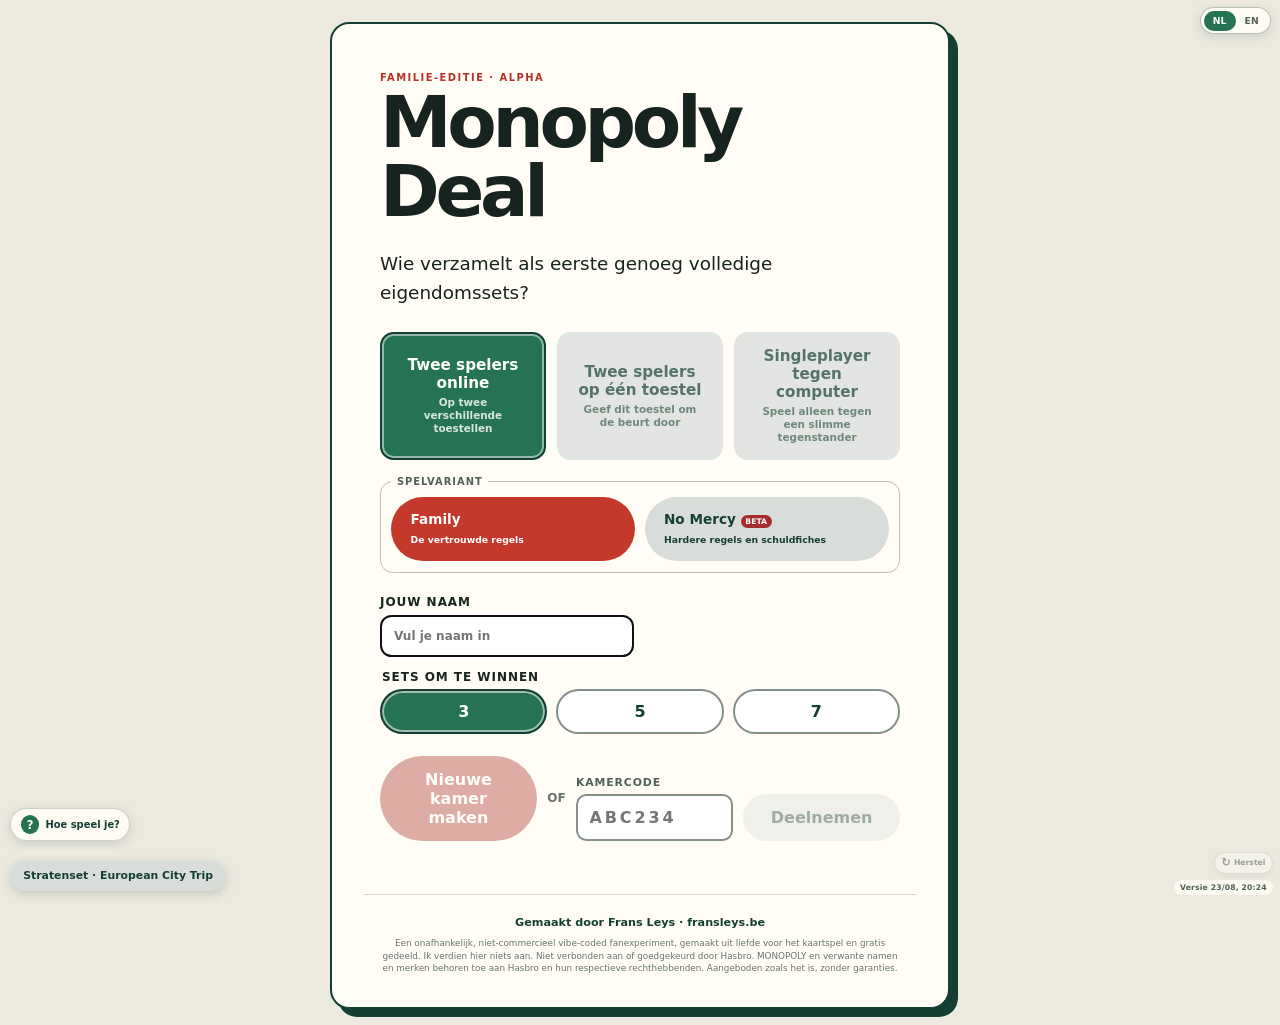
==== commit 742d79bc: "Publish sorted payment cards" ====
--- a/deal/index.html
+++ b/deal/index.html
@@ -5,7 +5,7 @@
     <meta name="viewport" content="width=device-width, initial-scale=1.0" />
     <meta name="theme-color" content="#143f32" />
     <title>Monopoly Deal — Familie-editie</title>
-    <script type="module" crossorigin src="./assets/index-__Kr_QJQ.js"></script>
+    <script type="module" crossorigin src="./assets/index-82xk5zuB.js"></script>
     <link rel="stylesheet" crossorigin href="./assets/index-BDHoyG4g.css">
   </head>
   <body><div id="root"></div></body>
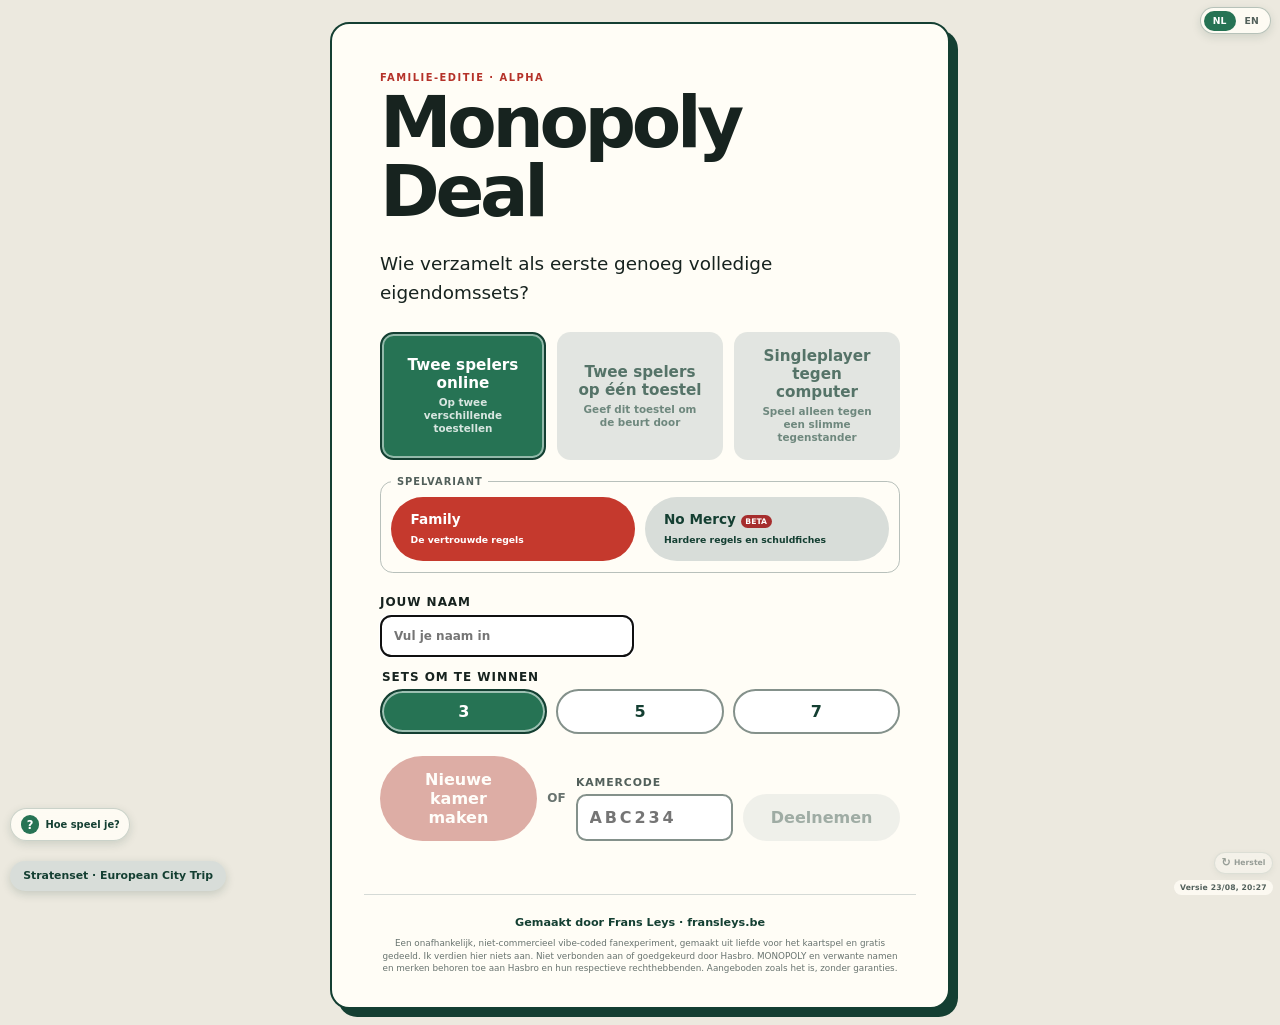
==== commit 2c844074: "Publish stacked discard pile" ====
--- a/deal/index.html
+++ b/deal/index.html
@@ -5,8 +5,8 @@
     <meta name="viewport" content="width=device-width, initial-scale=1.0" />
     <meta name="theme-color" content="#143f32" />
     <title>Monopoly Deal — Familie-editie</title>
-    <script type="module" crossorigin src="./assets/index-82xk5zuB.js"></script>
-    <link rel="stylesheet" crossorigin href="./assets/index-BDHoyG4g.css">
+    <script type="module" crossorigin src="./assets/index-5ncLAEdR.js"></script>
+    <link rel="stylesheet" crossorigin href="./assets/index-D9wZ0uHx.css">
   </head>
   <body><div id="root"></div></body>
 </html>
--- a/deal/assets/index-D9wZ0uHx.css
+++ b/deal/assets/index-D9wZ0uHx.css
@@ -0,0 +1 @@
+:root{color:#17231f;font-synthesis:none;background:#ece9df;font-family:Inter,ui-rounded,system-ui,sans-serif}*{box-sizing:border-box}body{min-width:320px;min-height:100vh;margin:0}.drag-handle{cursor:grab;touch-action:none;-webkit-user-select:none;user-select:none;justify-content:space-between;align-items:center;gap:1rem;margin:-.3rem -.3rem .35rem;padding:.3rem;display:flex}.drag-handle .eyebrow{margin:0}.drag-handle>small{color:#73807b;text-transform:uppercase;letter-spacing:.06em;font-size:.52rem;font-weight:800}.dragging-panel,.dragging-panel *{cursor:grabbing!important}[data-draggable-panel].is-dragged,.payment-prompt.is-dragged{top:var(--drag-top)!important;bottom:auto!important;right:auto!important;left:var(--drag-left)!important;margin:0!important;transform:none!important}.payment-prompt .payment-reason{cursor:grab;touch-action:none;-webkit-user-select:none;user-select:none}.payment-prompt .payment-reason:before{content:"Versleep betalingsvenster";color:#52605b;letter-spacing:.05em;text-transform:uppercase;background:#e7ebe7;border-radius:999px;width:max-content;margin:0 0 .35rem;padding:.2rem .42rem;font-size:.5rem;font-weight:850;display:block}.app-version{z-index:30;right:max(.45rem,env(safe-area-inset-right));bottom:max(.3rem,env(safe-area-inset-bottom));color:#52605b;letter-spacing:.02em;pointer-events:none;-webkit-backdrop-filter:blur(4px);backdrop-filter:blur(4px);background:#fffdf6d1;border-radius:999px;padding:.2rem .38rem;font-size:.48rem;font-weight:750;position:fixed}.local-data-reset-trigger{z-index:31;right:max(.45rem,env(safe-area-inset-right));bottom:max(1.65rem,calc(env(safe-area-inset-bottom) + 1.35rem));color:#52605b;opacity:.55;-webkit-backdrop-filter:blur(4px);backdrop-filter:blur(4px);background:#fffdf6c7;border:1px solid #143f322e;align-items:center;gap:.2rem;padding:.22rem .4rem;font-size:.48rem;font-weight:800;display:flex;position:fixed;box-shadow:0 2px 7px #143f321a}.local-data-reset-trigger:hover,.local-data-reset-trigger:focus-visible{opacity:1}.local-data-reset-trigger>span{font-size:.7rem}.local-reset-backdrop{z-index:260;-webkit-backdrop-filter:blur(7px);backdrop-filter:blur(7px);background:#0c1f19b8;place-items:center;padding:1rem;display:grid;position:fixed;inset:0}.local-reset-dialog{background:#fffdf6;border:3px solid #143f32;border-radius:1rem;width:min(620px,100%);max-height:calc(100dvh - 2rem);padding:clamp(1.2rem,4vw,2rem);overflow:auto;box-shadow:9px 11px #143f32}.local-reset-dialog h2{margin-bottom:.65rem;font-size:clamp(1.45rem,4vw,2rem)}.local-reset-dialog>p:not(.eyebrow){color:#52605b;line-height:1.5}.local-reset-warning{background:#fff3d7;border-left:5px solid #c17b23;border-radius:.55rem;gap:.25rem;margin:1rem 0;padding:.8rem;display:grid}.local-reset-warning span{color:#694a24;font-size:.7rem;line-height:1.4}.local-reset-warning.danger{background:#fff0e8;border-color:#b53229}.local-reset-warning.danger span{color:#782a23}.local-reset-actions{flex-wrap:wrap;justify-content:flex-end;gap:.55rem;display:flex}.local-reset-actions button{padding:.65rem .85rem;font-size:.68rem}@media (width<=650px){.local-reset-actions{flex-direction:column;align-items:stretch}.local-reset-actions button{width:100%}}.update-notice{z-index:200;left:50%;bottom:max(1rem,env(safe-area-inset-bottom));color:#143f32;background:#fff6d7;border:2px solid #143f32;border-radius:.9rem;justify-content:space-between;align-items:center;gap:1rem;width:min(520px,100vw - 2rem);padding:.8rem .9rem .8rem 1rem;display:flex;position:fixed;translate:-50%;box-shadow:6px 7px #143f32,0 16px 40px #143f3240}.update-notice div{gap:.14rem;display:grid}.update-notice strong{font-size:.85rem}.update-notice span{color:#52605b;font-size:.66rem}.update-notice button{flex:none;padding:.62rem .85rem;font-size:.7rem}@media (width<=520px){.update-notice{flex-direction:column;align-items:stretch}.update-notice button{width:100%}}.street-set-launcher>button{z-index:35;left:max(.65rem,env(safe-area-inset-left));bottom:max(.55rem,env(safe-area-inset-bottom));padding:.55rem .8rem;font-size:.68rem;position:fixed;box-shadow:0 3px 10px #143f322e}body:not(:has(.hero)) .street-set-launcher>button{display:none}.street-set-backdrop{z-index:180;align-items:start;overflow:auto}.street-set-manager{width:min(1080px,100%);max-height:calc(100dvh - 2rem);margin:auto;padding:1rem;overflow:auto}.street-set-manager>header{z-index:10;background:#fffdf6;align-items:center;padding:.6rem 0 .8rem;position:sticky;top:-1rem}.street-set-manager>header h1{font-size:clamp(2rem,5vw,3.5rem)}.street-set-library{grid-template-columns:repeat(auto-fit,minmax(250px,1fr));gap:1rem;padding:1rem 0;display:grid}.street-set-library>section{background:#f7f5ed;border:1px solid #c8cec9;border-radius:.8rem;padding:1rem}.street-set-library h2{font-size:1.05rem}.street-set-options{gap:.5rem;display:grid}.street-set-options button{text-align:left;border-radius:.65rem;justify-items:start;display:grid}.street-set-options small{opacity:.8}.new-street-set{align-content:start;gap:.65rem;display:grid}.new-street-set p{color:#52605b;margin:0;font-size:.75rem}.new-street-set label,.editor-toolbar label,.street-fields label{color:#52605b;text-transform:uppercase;letter-spacing:.06em;gap:.25rem;font-size:.62rem;font-weight:850;display:grid}.new-street-set input,.editor-toolbar input,.street-fields input{color:#17231f;width:100%;font:inherit;text-transform:none;letter-spacing:0;background:#fff;border:2px solid #84918b;border-radius:.55rem;padding:.65rem}.street-set-message{color:#52605b;margin:0}.editor-toolbar{z-index:9;background:#edf1ed;border-radius:.7rem;justify-content:space-between;align-items:end;gap:1rem;padding:.7rem;display:flex;position:sticky;top:74px;box-shadow:0 3px 12px #143f321a}.editor-toolbar label{flex:1}.editor-toolbar>div,.editor-footer>div{gap:.5rem;display:flex}.editor-privacy{color:#52605b;background:#edf7ef;border-left:4px solid #267354;border-radius:.45rem;margin:.8rem 0;padding:.65rem .8rem;font-size:.72rem}.street-groups{gap:.8rem;display:grid}.street-group{--group:#84918b;border:1px solid #c8cec9;border-left:8px solid var(--group);background:#faf9f4;border-radius:.75rem;padding:.8rem}.street-group>div:first-child{justify-content:space-between;align-items:baseline;display:flex}.street-group h2{margin:0;font-size:1rem}.street-group small{color:#52605b}.street-fields{grid-template-columns:repeat(auto-fit,minmax(190px,1fr));gap:.6rem;margin-top:.6rem;display:grid}.street-fields article{background:#fff;border-radius:.55rem;gap:.4rem;padding:.65rem;display:grid}.street-fields article>strong{font-size:.68rem}.editor-footer{z-index:9;background:#fffdf6;border-top:2px solid #143f32;justify-content:space-between;align-items:center;gap:1rem;margin-top:1rem;padding:.8rem;display:flex;position:sticky;bottom:-1rem}.editor-footer p{color:#52605b;margin:0;font-size:.7rem}@media (width<=700px){.editor-toolbar,.editor-footer{flex-direction:column;align-items:stretch}.editor-toolbar>div,.editor-footer>div{width:100%}.editor-toolbar button,.editor-footer button{flex:1}.street-set-manager{padding:.7rem}.street-set-manager>header{top:-.7rem}}button{color:#fff;font:inherit;cursor:pointer;background:#c5392d;border:0;border-radius:999px;padding:.85rem 1.2rem;font-weight:750}button:focus-visible{outline-offset:3px;outline:4px solid #efb93f}button.secondary{color:#143f32;background:#d8ddd9}button:disabled{cursor:not-allowed}main{width:min(1100px,100%);margin:0 auto;padding:clamp(1rem,4vw,3rem)}main.setup{place-items:center;min-height:100vh;display:grid}.game-recovery .panel{width:min(620px,100%)}.game-recovery details{color:#52605b;margin-top:1rem}.game-recovery code{overflow-wrap:anywhere;background:#ece9df;border-radius:.45rem;margin-top:.45rem;padding:.55rem;display:block}header{border-bottom:2px solid #143f32;justify-content:space-between;align-items:end;padding-bottom:1rem;display:flex}.top-controls{justify-content:flex-end;align-items:end;gap:1.5rem;display:flex}.top-controls .table-piles{margin:0 0 .85rem}.top-controls .pile strong{inset:.3rem .3rem auto auto;translate:none;box-shadow:0 1px 4px #143f3233}h1,h2,p{margin-top:0}h1{letter-spacing:-.06em;margin-bottom:0;font-size:clamp(2rem,7vw,4.5rem);line-height:.95}.eyebrow{color:#b53229;text-transform:uppercase;letter-spacing:.15em;font-size:.75rem;font-weight:850}.actions{text-align:right;display:grid}.actions strong{color:#b53229;font-size:3rem;line-height:1}.actions.empty{color:#fff;background:#b53229;border-radius:.7rem;padding:.55rem .75rem}.actions.empty strong{color:#fff}.status{color:#52605b;min-height:2.8rem;padding:.8rem 0}.panel{background:#fffdf6;border:2px solid #143f32;border-radius:1.2rem;padding:clamp(1.4rem,4vw,3rem);box-shadow:8px 8px #143f32}.hero,.handoff{max-width:620px}.hero p:not(.eyebrow),.handoff p:not(.eyebrow){margin:1.5rem 0;font-size:1.15rem;line-height:1.6}.project-footer{text-align:center;border-top:1px solid #d5dad6;margin:1.25rem -1rem -1rem;padding:1rem 1rem 0}.project-footer a{color:#143f32;font-size:.7rem;font-weight:900;text-decoration:none}.project-footer a:hover{text-decoration:underline}.project-footer p{color:#68736f;max-width:520px;margin:.42rem auto 0!important;font-size:.55rem!important;line-height:1.45!important}.tutorial-launcher{z-index:36;left:max(.65rem,env(safe-area-inset-left));bottom:max(3.7rem,calc(env(safe-area-inset-bottom) + 3.2rem));color:#143f32;-webkit-backdrop-filter:blur(5px);backdrop-filter:blur(5px);background:#fffdf6e6;border:1px solid #143f3238;align-items:center;gap:.38rem;padding:.38rem .6rem;font-size:.62rem;display:flex;position:fixed;box-shadow:0 3px 10px #143f3226}.tutorial-launcher b{color:#fff;background:#267354;border-radius:50%;place-items:center;width:1.15rem;height:1.15rem;font-size:.72rem;display:grid}.tutorial-backdrop{z-index:250;-webkit-backdrop-filter:blur(9px);backdrop-filter:blur(9px);background:#0c1f19c7;place-items:center;padding:1rem;display:grid;position:fixed;inset:0}.tutorial-book{background:#f5f1e5;border:3px solid #143f32;border-radius:1.15rem;grid-template-rows:auto auto minmax(0,1fr) auto;width:min(960px,100%);height:min(650px,100dvh - 2rem);display:grid;overflow:hidden;box-shadow:10px 12px #143f32}.tutorial-header{border-bottom:1px solid #bdc6c0;align-items:center;padding:.75rem 1rem}.tutorial-header>div{align-items:baseline;gap:.8rem;display:flex}.tutorial-header .eyebrow{margin:0}.tutorial-header strong{color:#52605b;font-size:.65rem}.tutorial-header>button{width:2rem;height:2rem;padding:0;font-size:1.2rem}.tutorial-progress{background:0 0;grid-template-columns:repeat(7,1fr);gap:.35rem;padding:.5rem 1rem;display:grid;position:static}.tutorial-progress button{background:#c8cfca;border-radius:999px;height:.32rem;min-height:0;padding:0}.tutorial-progress button.active{background:#c5392d}.tutorial-page{grid-template-columns:minmax(0,1.2fr) minmax(280px,.8fr);gap:1.2rem;min-height:0;padding:1rem 1.2rem;display:grid;overflow:auto}.tutorial-visual{background:#fffdf6 radial-gradient(#143f3214 1px,#0000 1px) 0 0/18px 18px;border:2px solid #143f32;border-radius:1rem;place-items:center;min-height:330px;display:grid;position:relative;overflow:hidden}.tutorial-copy{align-self:center}.tutorial-number{color:#c5392d;letter-spacing:.14em;margin:0 0 .3rem;font-size:.68rem;font-weight:950}.tutorial-copy h2{letter-spacing:-.045em;margin:0 0 .75rem;font-size:clamp(1.8rem,4vw,3.25rem);line-height:.95}.tutorial-copy>p:not(.tutorial-number){color:#52605b;font-size:.86rem;line-height:1.55}.tutorial-copy aside{color:#604a20;background:#fff6d7;border-left:5px solid #efb93f;border-radius:.45rem;padding:.7rem .8rem;font-size:.72rem;line-height:1.4}.tutorial-controls{background:#ece8dc;border-top:1px solid #bdc6c0;justify-content:space-between;padding:.65rem 1rem;display:flex}.tutorial-controls button{min-width:120px;padding:.62rem .85rem;font-size:.68rem}.replay-tutorial{opacity:.7;padding:.35rem .55rem;font-size:.52rem;position:absolute;bottom:.6rem;right:.6rem}.tutorial-scene{justify-content:center;align-items:center;gap:.7rem;width:88%;height:76%;display:flex;position:relative}.tutorial-card{aspect-ratio:5/7;color:#143f32;text-align:center;background:#fffdf6;border:2px solid #143f32;border-radius:.55rem;place-items:center;width:78px;padding:.45rem;font-size:.56rem;font-weight:950;display:grid;position:relative;box-shadow:3px 4px #143f32}.tutorial-property{align-items:start;padding-top:1.7rem}.tutorial-property>i{background:var(--tutorial-colour);border-bottom:2px solid #143f32;height:1.25rem;position:absolute;inset:0 0 auto}.tutorial-action{color:#fff;background:#d76537}.scene-sets{align-items:flex-end}.tutorial-set{border:2px dashed #8d9993;border-top:6px solid #d85b9d;border-radius:.7rem;gap:.35rem;padding:.65rem;display:flex;position:relative}.tutorial-set>strong{color:#267354;opacity:0;font-size:.65rem;animation:.5s 2.2s forwards tutorial-complete;position:absolute;top:-1.55rem;left:.65rem}.scene-sets .card-a{animation:.45s .2s both deal-set}.scene-sets .card-b{animation:.45s .8s both deal-set}.scene-sets .card-c{animation:.45s 1.4s both deal-set}.set-counter{color:#fff;background:#267354;border-radius:.6rem;align-items:baseline;gap:.2rem;padding:.5rem;animation:.4s 2.2s both counter-pop;display:flex}.set-counter b{font-size:1.5rem}.set-counter span{font-size:.55rem}.scene-turn{justify-content:space-around}.turn-step{text-align:center;justify-items:center;gap:.35rem;display:grid}.turn-step>b{color:#fff;background:#c5392d;border-radius:50%;place-items:center;width:1.25rem;height:1.25rem;font-size:.6rem;display:grid}.turn-step>strong{font-size:.62rem}.turn-arrow{color:#8b9690;font-size:1.5rem}.mini-deck{background:#c5392d;border:2px solid #143f32;border-radius:.4rem;width:48px;height:67px;animation:1.8s infinite draw-pulse;box-shadow:5px 2px #fffdf6,7px 4px #143f32}.action-token,.hand-seven{color:#fff;background:#267354;border-radius:50%;place-items:center;width:58px;height:58px;font-size:1.5rem;font-weight:950;display:grid}.action-token{animation:3s step-end infinite action-count}.hand-seven{color:#143f32;background:#efb93f}.source-card{animation:3.4s ease-in-out infinite source-choice}.destination{color:#52605b;border:2px dashed #8d9993;border-radius:.65rem;justify-items:center;gap:.35rem;padding:.7rem;display:grid}.destination>span{font-size:2rem}.destination>strong{font-size:.62rem}.table-destination{animation:3.4s .8s infinite target-glow}.bank-destination{animation:3.4s 2.1s infinite target-glow}.wildcard-card{aspect-ratio:5/7;background:#fff;border:2px solid #143f32;border-radius:.55rem;place-items:center;width:82px;display:grid;position:relative;overflow:hidden;box-shadow:3px 4px #143f32}.wildcard-card i{background:#ef922d;position:absolute;inset:0 50% 0 0}.wildcard-card i:nth-child(2){background:#d85b9d;inset:0 0 0 50%}.wildcard-card strong{z-index:2;color:#fff;background:#143f32;padding:.3rem;font-size:.55rem;animation:2.8s infinite wildcard-flip}.scene-plus,.scene-arrow{font-size:1.4rem;font-weight:900}.building-stack{gap:.25rem;font-size:1.7rem;display:grid}.building-stack span{animation:.4s 1.5s both building-in}.building-stack span+span{animation-delay:2.1s}.scene-payment{justify-content:space-around}.rent-source{justify-items:center;gap:.55rem;display:grid}.rent-source>strong{color:#fff;background:#c5392d;border-radius:999px;padding:.35rem .55rem;font-size:.65rem}.payment-arrow{font-size:1.2rem;font-weight:950;animation:2.4s infinite money-travel}.payment-bank{gap:.35rem;display:flex}.payment-bank span{aspect-ratio:5/7;color:#174a39;background:#8fcdb0;border:2px solid #143f32;border-radius:.45rem;place-items:center;width:58px;font-weight:950;animation:.4s 1.2s both payment-select;display:grid;box-shadow:2px 3px #143f32}.payment-bank span+span{color:#183f61;background:#83bfe1;animation-delay:1.55s}.scene-attacks{justify-content:space-around}.attack-side{justify-items:center;gap:.4rem;display:grid}.attack-side small{color:#52605b;font-size:.55rem}.attack-card-token{color:#fff;background:#d7781f;border:2px solid #143f32;border-radius:.5rem;padding:.6rem .45rem;font-size:.52rem;font-weight:950;rotate:-4deg}.steal-arrow{font-size:2rem;font-weight:950;animation:1.6s infinite steal-point}.safe-side{width:82px}.shield{color:#267354;background:#edf7ef;border:3px solid #267354;border-radius:50% 50% 45% 45%;place-items:center;width:70px;height:90px;font-size:2rem;display:grid}.stolen-property{animation:2.6s infinite steal-card}.scene-reaction{justify-content:space-around}.tutorial-no{color:#fff;background:#c5392d;animation:.55s .8s both no-block}.versus{font-size:2rem;font-weight:950;animation:.35s .8s both versus-burst}.win-badge{color:#267354;background:#edf7ef;border:3px solid #267354;border-radius:50%;justify-items:center;padding:.65rem;animation:.55s 1.55s both win-pop;display:grid}.win-badge strong{font-size:1.4rem}.win-badge span{font-size:.55rem;font-weight:900}@keyframes deal-set{0%{opacity:0;translate:0 -55px;rotate:-8deg}to{opacity:1;translate:0;rotate:0}}@keyframes tutorial-complete{to{opacity:1;translate:0 -2px}}@keyframes counter-pop{0%{opacity:0;scale:.6}to{opacity:1;scale:1}}@keyframes draw-pulse{50%{translate:12px -5px;rotate:5deg}}@keyframes action-count{0%{font-size:0}0%{font-size:1.5rem}33%{font-size:0}33%{font-size:1.5rem}66%{font-size:0}66%{font-size:1.5rem}}@keyframes source-choice{25%{translate:85px}55%{translate:-85px}80%,to{translate:0}}@keyframes target-glow{12%,28%{box-shadow:0 0 0 5px #efb93f80}}@keyframes wildcard-flip{50%{rotate:180deg}}@keyframes building-in{0%{opacity:0;translate:0 -20px}to{opacity:1;translate:0}}@keyframes money-travel{50%{color:#c5392d;translate:18px}}@keyframes payment-select{0%{opacity:.5;translate:0 15px}to{opacity:1;translate:0}}@keyframes steal-point{50%{translate:-10px}}@keyframes steal-card{55%,85%{translate:165px;rotate:5deg}}@keyframes no-block{0%{opacity:0;translate:50px;rotate:9deg}to{opacity:1;translate:0;rotate:-3deg}}@keyframes versus-burst{0%{opacity:0;scale:2.5}to{opacity:1;scale:1}}@keyframes win-pop{0%{opacity:0;rotate:-12deg;scale:.4}to{opacity:1;scale:1;rotate:0}}@media (width<=760px){.tutorial-book{height:calc(100dvh - 1rem)}.tutorial-backdrop{padding:.5rem}.tutorial-page{grid-template-columns:1fr;gap:.65rem}.tutorial-visual{min-height:230px}.tutorial-copy{align-self:start}.tutorial-copy h2{font-size:1.65rem}.tutorial-copy>p:not(.tutorial-number){font-size:.7rem}.tutorial-copy aside{font-size:.62rem}.tutorial-scene{scale:.8}.tutorial-controls button{min-width:105px}.tutorial-launcher span{display:none}.tutorial-launcher{justify-content:center;width:2rem;height:2rem;padding:0}}@media (prefers-reduced-motion:reduce){.tutorial-book *{animation:none!important}.tutorial-set>strong,.set-counter,.building-stack span,.tutorial-no,.versus,.win-badge{opacity:1!important}}.tutorial-game-card>.card.action-title-long .action-copy>span{font-size:.48rem!important}.tutorial-game-card>.card.action-title-xlong .action-copy>span{font-size:.42rem!important}.tutorial-game-card{aspect-ratio:5/7;flex:0 0 86px;width:86px;display:block;position:relative}.tutorial-game-card>.card{pointer-events:none;width:100%!important;min-width:0!important;height:100%!important;min-height:0!important;box-shadow:3px 4px #143f32!important}.tutorial-game-card>.card .action-copy{inset:43% .42rem .35rem}.tutorial-game-card>.card .action-copy>small{font-size:.34rem}.tutorial-game-card>.card .action-copy>span{padding-right:1.15rem!important;font-size:.55rem!important}.tutorial-game-card>.card .action-copy>em{font-size:.35rem}.tutorial-game-card>.card:not(.money-card):not(.dual-face)>strong{width:1.2rem!important;height:1.2rem!important;font-size:.45rem!important;top:.25rem!important;right:.25rem!important}.tutorial-game-card>.card.action-card .card-symbol{font-size:1.55rem!important}.tutorial-game-card>.card.action-card .card-symbol-just_say_no{font-size:1.65rem!important}.tutorial-game-card>.card.action-card .card-symbol-dealbreaker{scale:.75}.scene-sets{gap:.35rem;width:98%}.scene-sets .tutorial-set{gap:.2rem;padding:.45rem}.scene-sets .tutorial-card{width:54px;font-size:.39rem}.tutorial-set-wild{border-top-color:#65c8e6}.set-wildcard{background:#fff;padding:0;overflow:hidden}.set-wildcard>i{background:#65c8e6;position:absolute;inset:0 50% 0 0}.set-wildcard>i:nth-child(2){background:#ef922d;inset:0 0 0 50%}.set-wildcard>b{z-index:2;color:#fff;background:#143f32;padding:.2rem;font-size:.42rem}.tutorial-set-wild>strong{color:#267354}.scene-turn .mini-deck,.scene-turn .action-token{animation:none}.turn-step>small{color:#68736f;max-width:100px;font-size:.43rem;line-height:1.25}.end-turn-token{color:#fff;background:#c5392d;border-radius:50%;place-items:center;width:58px;height:58px;font-size:1.55rem;font-weight:950;display:grid}.scene-destinations{justify-content:space-between}.scene-destinations .source-card{animation:3.4s ease-in-out infinite source-choice;position:relative;left:auto}.scene-destinations .destination{min-width:105px}.scene-buildings{gap:.45rem;width:96%}.building-set{border:2px solid #ef922d;border-top-width:6px;border-radius:.65rem;gap:.25rem;padding:.45rem;display:flex;position:relative}.building-set>.tutorial-card{width:58px;font-size:.4rem}.building-set>strong{color:#267354;font-size:.52rem;position:absolute;top:-1.45rem;left:.4rem}.building-card-step{justify-items:center;gap:.3rem;display:grid}.building-card-step>small{color:#fff;background:#267354;border-radius:999px;padding:.2rem .35rem;font-size:.48rem;font-weight:900}.scene-attacks{align-items:stretch;gap:.45rem;width:98%}.attack-example{text-align:center;background:#fffdf6cc;border:1px solid #c4ccc7;border-radius:.65rem;flex:1;grid-template-rows:auto minmax(2rem,auto) auto;align-content:center;justify-items:center;gap:.4rem;min-width:0;padding:.5rem;display:grid}.attack-example>strong{font-size:.48rem;line-height:1.25}.attack-example>span:last-child{color:#267354;font-size:1rem;font-weight:950}.scene-reaction{isolation:isolate}.hostile-card-stack{width:190px;height:150px;position:relative}.hostile-card-stack>.tutorial-game-card{position:absolute;top:8px;left:42px;rotate:-12deg}.hostile-card-stack>.tutorial-game-card:nth-child(2){rotate:0;top:3px;left:72px}.hostile-card-stack>.tutorial-game-card:nth-child(3){top:8px;left:102px;rotate:12deg}.scene-reaction>.blocking-no-card{z-index:5;flex-basis:104px;width:104px;animation:.55s .65s both no-block;position:absolute;top:50%;left:41%;translate:-50% -50%;rotate:-5deg}.blocked-stamp{z-index:6;color:#b53229;background:#fffdf6e6;border:3px solid #b53229;padding:.25rem .45rem;font-size:.65rem;font-weight:950;animation:.35s 1.15s both versus-burst;position:absolute;top:72%;left:42%;translate:-50% -50%;rotate:-7deg}.scene-reaction .win-badge{margin-left:auto}@media (width<=760px){.tutorial-game-card{flex-basis:74px;width:74px}.scene-sets .tutorial-card{width:46px}.scene-attacks .tutorial-game-card{flex-basis:70px;width:70px}.scene-reaction>.blocking-no-card{flex-basis:88px;width:88px}}.hero .recovery-warning{color:#782a23;background:#fff0e8;border-left:4px solid #c5392d;border-radius:.4rem;padding:.8rem 1rem;font-size:.82rem!important;line-height:1.45!important}.setup-fields{grid-template-columns:1fr 1fr;gap:.8rem;margin:1.4rem 0;display:grid}.setup-fields label{text-transform:uppercase;letter-spacing:.08em;gap:.35rem;font-size:.75rem;font-weight:850;display:grid}.setup-fields label:last-child{grid-column:1/-1}.setup-fields input,.setup-fields select{color:#17231f;min-width:0;font:inherit;text-transform:none;letter-spacing:0;background:#fff;border:2px solid #84918b;border-radius:.65rem;padding:.75rem}.winning-target{border:0;grid-column:1/-1;gap:.55rem;margin:0;padding:0;display:flex}.winning-target legend{text-transform:uppercase;letter-spacing:.08em;width:100%;margin-bottom:.35rem;font-size:.75rem;font-weight:850}.winning-target button{color:#143f32;background:#fff;border:2px solid #84918b;flex:1;padding:.68rem}.winning-target button.selected{color:#fff;background:#267354;border-color:#143f32;box-shadow:inset 0 0 0 2px #ffffff8c}.mode-choice{grid-template-columns:1fr 1fr;gap:.7rem;margin:1rem 0;display:grid}.mode-choice button{border:2px solid #0000;border-radius:.85rem;align-content:center;gap:.25rem;min-height:76px;display:grid}.mode-choice button strong{font-size:.95rem}.mode-choice button small{opacity:.82;font-size:.65rem;font-weight:650;line-height:1.25}.mode-choice button.selected{background:#267354;border-color:#143f32;box-shadow:inset 0 0 0 2px #ffffff80}.mode-choice.has-selection button:not(.selected){opacity:.72}.mode-prompt{color:#52605b;text-align:center;font-weight:800;margin:.2rem 0 0!important;font-size:.75rem!important}.setup-details{animation:.22s ease-out both setup-details-in}@keyframes setup-details-in{0%{opacity:0;translate:0 -8px}to{opacity:1;translate:0}}.online-actions{grid-template-columns:1fr auto 1fr 1fr;align-items:end;gap:.65rem;display:grid}.online-actions>span{color:#68736f;text-transform:uppercase;align-self:center;font-size:.75rem;font-weight:800}.online-actions label{color:#52605b;text-transform:uppercase;letter-spacing:.08em;gap:.32rem;font-size:.68rem;font-weight:850;display:grid}.online-actions input{color:#143f32;letter-spacing:.18em;text-transform:uppercase;background:#fff;border:2px solid #84918b;border-radius:.65rem;width:100%;padding:.72rem;font:900 1rem/1 system-ui}.setup-message{color:#52605b;min-height:1.3rem!important;margin:.8rem 0 0!important;font-size:.75rem!important;line-height:1.35!important}.online-waiting{text-align:center;width:min(600px,100%)}.online-waiting h1{font-size:clamp(2.4rem,7vw,4.5rem)}.room-code{color:#b53229;letter-spacing:.16em;background:#fff6d7;border:3px solid #143f32;border-radius:.75rem;margin:.6rem 0 1rem;padding:.65rem 1rem;font-size:clamp(2rem,8vw,4rem);font-weight:950;display:inline-block;box-shadow:5px 6px #143f32}.online-pulse{color:#267354;align-items:center;gap:.45rem;font-weight:850;display:inline-flex}.online-pulse:before{content:"";background:#35a56f;border-radius:50%;width:.65rem;height:.65rem;animation:1.5s infinite online-pulse;box-shadow:0 0 #35a56f73}@keyframes online-pulse{50%{box-shadow:0 0 0 7px #35a56f00}}.online-turn-status{color:#52605b;background:#eef6ef;border-radius:.65rem;justify-content:space-between;align-items:center;gap:1rem;margin:.6rem 0;padding:.65rem .8rem;font-size:.72rem;display:flex}.online-opponent-turn{grid-template-rows:auto auto minmax(0,1fr) auto!important;grid-template-areas:"header""status""table""controls"!important}.online-opponent-turn>.online-turn-status{grid-area:status}.online-opponent-turn>nav{grid-area:controls}.hero>button:disabled,.online-actions button:disabled{opacity:.42;filter:grayscale(.2)}.online-impact-card{z-index:115;-webkit-backdrop-filter:blur(8px);backdrop-filter:blur(8px);pointer-events:none;background:#fffdf6f7;border:3px solid #143f32;border-radius:1rem;align-items:center;gap:1rem;width:min(440px,100vw - 2rem);min-height:176px;padding:.85rem 3rem .85rem 1rem;animation:.38s cubic-bezier(.16,.84,.22,1.12) both online-impact-in;display:flex;position:fixed;top:50%;left:50%;translate:-50% -50%;box-shadow:9px 11px #143f32,0 22px 50px #143f3240}.online-impact-card.targeted{background:#fff4df;border-color:#b53229;box-shadow:9px 11px #143f32,0 22px 55px #b5322957}.online-impact-visual{aspect-ratio:5/7;flex:0 0 104px;align-self:center;width:104px;min-width:104px;min-height:145px;display:grid}.online-impact-visual>.card{pointer-events:none;overflow:hidden;box-shadow:3px 4px #143f32;aspect-ratio:5/7!important;width:104px!important;min-width:104px!important;height:auto!important;min-height:145px!important;max-height:none!important}.online-impact-visual>.card.action-card span{width:4.25rem;min-height:4.25rem;padding:.35rem;font-size:.5rem}.online-impact-visual>.card:not(.money-card):not(.dual-face)>strong{width:1.8rem;height:1.8rem;font-size:.58rem;bottom:.35rem;right:.35rem}.online-impact-copy{flex:1;min-width:0}.online-impact-card .eyebrow{margin-bottom:.28rem}.online-impact-card h2{margin:0 0 .35rem;font-size:1.35rem;line-height:1}.online-impact-copy>span{color:#52605b;font-size:.72rem}.online-impact-timer{width:2rem;height:2rem;position:absolute;top:.65rem;right:.65rem}.online-impact-timer svg{width:100%;height:100%;rotate:-90deg}.online-impact-timer circle{fill:none;stroke:#d8ddd9;stroke-width:3px}.online-impact-timer .timer-progress{stroke:#c5392d;stroke-linecap:round;stroke-dasharray:1;stroke-dashoffset:1px;animation:4s linear forwards online-impact-timer}.online-impact-amount{color:#fff;background:#c5392d;border-radius:999px;padding:.45rem .65rem;font-size:.78rem;display:inline-block;box-shadow:0 0 0 3px #efb93f}.discard-pile{transition:box-shadow .2s}.online-opponent-turn .discard-pile{box-shadow:2px 3px #143f32,0 0 0 3px #efb93f47}@keyframes online-impact-in{0%{opacity:0;translate:-50% calc(-50% - 35px);rotate:-3deg;scale:.55}to{opacity:1;translate:-50% -50%;scale:1;rotate:0}}@keyframes online-impact-timer{to{stroke-dashoffset:0}}.deck-reshuffle-notice{z-index:190;pointer-events:none;background:#fffaebfa;border:4px solid #143f32;border-radius:1rem;align-items:center;gap:1.2rem;width:min(500px,100vw - 2rem);padding:1.1rem 1.25rem;animation:3s both reshuffle-notice;display:flex;position:fixed;top:46%;left:50%;overflow:hidden;translate:-50% -50%;box-shadow:10px 12px #143f32,0 24px 55px #143f324d}.deck-reshuffle-notice h2{margin:.1rem 0 .3rem;font-size:1.3rem;line-height:1}.deck-reshuffle-notice span{color:#52605b;font-size:.7rem}.reshuffle-cards{flex:0 0 92px;width:92px;height:105px;position:relative}.reshuffle-cards i{aspect-ratio:5/7;background:#c5392d;border:3px solid #143f32;border-radius:.45rem;width:58px;position:absolute;top:8px;left:20px;box-shadow:3px 4px #143f32}.reshuffle-cards i:after{content:"";border:2px solid #ffffffa6;border-radius:50%;position:absolute;inset:7px}.reshuffle-cards i:first-child{animation:1s ease-in-out 2 shuffle-left}.reshuffle-cards i:nth-child(2){background:#efb93f;animation:1s ease-in-out .12s 2 shuffle-right}.reshuffle-cards i:nth-child(3){background:#267354;animation:1s ease-in-out .24s 2 shuffle-center}.reshuffle-timer{transform-origin:0;background:#c5392d;width:100%;height:5px;animation:3s linear both reshuffle-progress;position:absolute;bottom:0;left:0}@keyframes shuffle-left{50%{translate:-28px -10px;rotate:-12deg}}@keyframes shuffle-right{50%{translate:30px 8px;rotate:13deg}}@keyframes shuffle-center{50%{translate:0 -17px;rotate:-3deg}}@keyframes reshuffle-notice{0%{opacity:0;scale:.7}12%,82%{opacity:1;scale:1}to{opacity:0;scale:.94}}@keyframes reshuffle-progress{0%{scale:1}to{scale:0 1}}@media (width<=560px){.deck-reshuffle-notice{gap:.7rem;padding:.85rem}.reshuffle-cards{flex-basis:72px;width:72px;scale:.82}.deck-reshuffle-notice h2{font-size:1rem}}.online-departed{text-align:center;max-width:620px}.online-departed h1{font-size:clamp(2.2rem,6vw,4rem);line-height:1}.online-turn-status.connection-lost{color:#6e4218;background:#fff3d7;border:2px solid #c17b23}.offline-dot{align-items:center;gap:.45rem;font-weight:900;display:inline-flex}.offline-dot:before{content:"";background:#c17b23;border-radius:50%;width:.65rem;height:.65rem;box-shadow:0 0 0 4px #c17b232e}.online-turn-status.connected{z-index:34;right:max(.45rem,env(safe-area-inset-right));bottom:max(.35rem,env(safe-area-inset-bottom));-webkit-backdrop-filter:blur(6px);backdrop-filter:blur(6px);pointer-events:none;background:#eef6efd1;border:1px solid #26735438;width:auto;margin:0;padding:.28rem .48rem;position:fixed;box-shadow:0 3px 10px #143f321f}.online-turn-status.connected .online-pulse{opacity:.76;gap:.3rem;font-size:.56rem}.online-turn-status.connected .online-pulse:before{width:.42rem;height:.42rem;animation:none}@media (width<=700px){.online-actions{grid-template-columns:1fr 1fr}.online-actions>span{display:none}.online-actions label{grid-column:1/-1}}.ai-thinking{text-align:center}.thinking-dots{justify-content:center;gap:.45rem;display:flex}.thinking-dots i{background:#c5392d;border-radius:50%;width:.7rem;height:.7rem;animation:1s ease-in-out infinite thinking}.thinking-dots i:nth-child(2){animation-delay:.15s}.thinking-dots i:nth-child(3){animation-delay:.3s}@keyframes thinking{50%{opacity:.3;transform:translateY(-4px)}}.computer-status{background:#fff6df;border-left:6px solid #c5392d;border-radius:.65rem;justify-content:space-between;align-items:center;gap:1rem;margin:.75rem 0 1rem;padding:.85rem 1rem;display:flex;box-shadow:0 3px 12px #143f3214}.computer-status h2{margin:0;font-size:1.05rem}.computer-status .eyebrow{margin-bottom:.25rem}.computer-status .thinking-dots{min-width:3rem}.computer-active{box-shadow:0 0 0 4px #efb93f8c}.computer-discard{animation:1.25s ease-in-out infinite discard-attention}.computer-activity{background:#ffffff8c;border:1px solid #9ba59f;border-radius:.85rem;grid-template-columns:minmax(150px,.6fr) minmax(0,1.4fr);gap:1rem;margin:.75rem 0;padding:1rem;display:grid}.computer-activity h2{margin:0}.computer-activity ol{gap:.45rem;margin:0;padding-left:1.35rem;display:grid}.computer-activity li{background:#fffdf6;border-radius:.45rem;padding:.35rem .5rem}.computer-activity li:last-child{font-weight:850;box-shadow:inset 4px 0 #c5392d}.computer-activity li small{color:#60706a;margin-top:.15rem;display:block}.computer-activity.compact{text-align:left;margin:1rem 0;display:block}.computer-activity.compact h2{margin-bottom:.65rem}@keyframes discard-attention{50%{box-shadow:3px 4px #143f32,0 0 0 6px #efb93f8c}}@media (width<=700px){.computer-activity{grid-template-columns:1fr}.computer-status{align-items:flex-start}.computer-turn .players{grid-template-columns:1fr}}.computer-turn:not(.takeover-board)>.computer-status{z-index:44;-webkit-backdrop-filter:blur(7px);backdrop-filter:blur(7px);pointer-events:none;background:#fff6dfeb;border-left-width:3px;width:min(420px,100vw - 2rem);margin:0;padding:.38rem .65rem;position:fixed;top:clamp(68px,10vh,92px);left:50%;translate:-50%;box-shadow:0 5px 16px #143f3229}.computer-turn:not(.takeover-board)>.computer-status .eyebrow{display:none}.computer-turn:not(.takeover-board)>.computer-status h2{font-size:.68rem;line-height:1.2}.computer-turn:not(.takeover-board)>.computer-status .thinking-dots{gap:.25rem;min-width:auto}.computer-turn:not(.takeover-board)>.computer-status .thinking-dots i{width:.42rem;height:.42rem}.computer-card-history{background:#ffffff80;border:1px solid #aab3ae;border-radius:.8rem;margin:.7rem 0;padding:.75rem 1rem}.computer-card-events{gap:.8rem;padding:.35rem .2rem .6rem;display:flex;overflow-x:auto}.computer-card-events>article{background:#fffdf6;border-radius:.65rem;flex:none;padding:.55rem}.computer-card-events>article>p{color:#52605b;max-width:260px;margin:.45rem 0 0;font-size:.7rem}.computer-played-cards{align-items:flex-start;gap:.4rem;display:flex}.computer-played-card{justify-items:center;gap:.25rem;display:grid}.computer-played-card .card{width:112px;box-shadow:2px 3px #143f32}.computer-played-card .action-card span{width:5rem;min-height:5rem;padding:.4rem;font-size:.6rem}.computer-played-card small{color:#52605b;text-transform:uppercase;letter-spacing:.05em;font-size:.52rem;font-weight:850}.computer-action-slot{color:#fff;letter-spacing:.06em;text-transform:uppercase;background:#c5392d;border-radius:999px;width:fit-content;margin:0 0 .45rem;padding:.24rem .48rem;font-size:.58rem;display:block}.computer-action-slot.secondary-slot{background:#52605b}.computer-card-history.focus-latest .computer-card-events{overflow:hidden}.computer-card-history.focus-latest .computer-card-events>article{width:100%;animation:.28s ease-out both computer-card-in}.computer-card-history.focus-latest .computer-card-events>article>p{margin-top:.55rem;font-size:.72rem;display:block}.computer-card-history.turn-recap .computer-card-events>article{border-left:4px solid #c5392d}.computer-card-events>article.major-impact{isolation:isolate;background:#fff7df;border:3px solid #143f32;position:relative;overflow:hidden;box-shadow:6px 7px #143f32}.computer-card-events>article.major-impact:before{content:"";z-index:-1;opacity:.2;background:repeating-conic-gradient(#c5392d 0 8deg,transparent 8deg 20deg,#efb93f 20deg 28deg,transparent 28deg 40deg);border-radius:50%;width:180px;height:180px;animation:.55s ease-out both live-burst;position:absolute;top:-55px;right:-45px}.live-impact-label{color:#fff;letter-spacing:.06em;text-transform:uppercase;background:#b53229;width:fit-content;margin:0 0 .55rem;padding:.35rem .62rem;font-size:.78rem;animation:.48s cubic-bezier(.15,.85,.25,1.25) both impact-label-in;display:block;rotate:-2deg;box-shadow:3px 3px #143f32}.impact-set_takeover .live-impact-label{background:#7d2fa0}.impact-steal .live-impact-label{background:#267354}.impact-swap .live-impact-label{background:#d7781f}.impact-reject .live-impact-label{background:#b53229}.impact-charge .live-impact-label{background:#c5392d}.impact-steal .computer-played-card:nth-child(2){animation:.55s ease-out .12s both card-snatch}.impact-swap .computer-played-card:nth-child(2){animation:.62s ease-in-out 80ms both card-swap-right}.impact-swap .computer-played-card:nth-child(3){animation:.62s ease-in-out 80ms both card-swap-left}.impact-reject .computer-played-card:first-child{animation:.55s ease-out both card-reject}@keyframes live-burst{0%{opacity:0;rotate:-25deg;scale:.3}to{opacity:.2;scale:1;rotate:0}}@keyframes impact-label-in{0%{opacity:0;translate:35px;scale:.45}to{opacity:1;translate:0;scale:1}}@keyframes card-snatch{0%{opacity:.2;transform:translate(55px)rotate(8deg)}65%{transform:translate(-8px)rotate(-4deg)}to{opacity:1;transform:none}}@keyframes card-swap-right{0%,to{transform:none}50%{z-index:4;transform:translate(48px)rotate(7deg)}}@keyframes card-swap-left{0%,to{transform:none}50%{z-index:5;transform:translate(-48px)rotate(-7deg)}}@keyframes card-reject{0%{transform:translate(-55px)rotate(-8deg)}55%{transform:translate(14px)rotate(5deg)}to{transform:none}}.computer-flying-card{will-change:transform,opacity;z-index:1000!important;pointer-events:none!important;margin:0!important;position:fixed!important}.computer-flying-card button{pointer-events:none}.computer-drawn-card{z-index:1000;pointer-events:none;will-change:transform,opacity;background:#b53229;border:2px solid #143f32;border-radius:.48rem;display:block;position:fixed;box-shadow:3px 4px #143f32}.computer-drawn-card:after{content:"";background:repeating-radial-gradient(circle,#0000 0 6px,#ffffff59 7px 8px);border:2px solid #ffffff94;border-radius:50%;position:absolute;inset:7px}.takeover .handoff{max-width:760px}.payment-prompt{grid-template-columns:minmax(0,1fr) auto;gap:1rem;max-width:none;display:grid}.payment-reason{padding-right:1rem}.payment-reason h2{margin:.1rem 0 .35rem;font-size:1.55rem}.payment-total{color:#fff;text-align:center;background:#267354;border-radius:.7rem;align-self:start;min-width:130px;padding:.8rem;display:grid}.payment-total strong{font-size:1.8rem}.payment-total small{font-size:.68rem}.payment-group{background:#ffffff80;border:1px solid #aab3ae;border-radius:.75rem;grid-column:1/-1;padding:1rem}.payment-group.recommended{background:#eff8f1;border:2px solid #267354}.payment-group h3{margin:.05rem 0 .25rem}.payment-group>div:first-child>p:last-child{color:#52605b;margin-bottom:.75rem}.payment-group .cards{max-height:245px;padding:.25rem;overflow:auto}.payment-actions{z-index:20;background:#fffdf6;border-top:1px solid #c8cec9;grid-column:1/-1;justify-content:space-between;align-items:center;gap:1rem;padding:.75rem;display:flex;position:sticky;bottom:0;box-shadow:0 -12px 18px #fffdf6f5}.payment-actions p{color:#52605b;margin:0}.payment-actions button:disabled{opacity:.45}.payment-rule{color:#52605b;max-width:520px;margin:.35rem 0 0;font-size:.75rem}.takeover-board{padding-bottom:0}.takeover-bar{z-index:20;-webkit-backdrop-filter:blur(10px);backdrop-filter:blur(10px);background:#fffdf6f5;border-top:3px solid #143f32;border-radius:.8rem .8rem 0 0;justify-content:space-between;align-items:center;gap:1rem;margin-top:.75rem;padding:.9rem 1rem;display:flex;position:sticky;bottom:0;box-shadow:0 -8px 24px #143f3224}.takeover-bar h2{max-width:720px;margin:0;font-size:.9rem;font-weight:700;line-height:1.35}.takeover-bar .eyebrow{margin-bottom:.25rem}.takeover-bar .handoff-actions{flex:none}.attack-impact{z-index:70;pointer-events:none;isolation:isolate;background:#fff9e8f7;border:3px solid #143f32;border-radius:1rem;justify-content:center;align-items:center;gap:.85rem;width:min(470px,100vw - 2rem);max-height:calc(100dvh - 130px);padding:.8rem 1rem;display:flex;position:fixed;top:clamp(105px,17vh,145px);left:50%;overflow:visible;translate:-50%;box-shadow:8px 10px #143f32eb,0 18px 45px #792a1c3d}.attack-card{z-index:2;flex:none;animation:.62s cubic-bezier(.12,.82,.22,1.18) both attack-slam}.attack-card .card{width:112px;box-shadow:3px 4px #143f32}.attack-card .action-card span{width:4.6rem;min-height:4.6rem;padding:.4rem;font-size:.55rem}.attack-card .card>strong{width:2.1rem;height:2.1rem;font-size:.72rem;bottom:.45rem;right:.45rem}.attack-copy{z-index:2;flex:1;min-width:0}.attack-copy .eyebrow{margin-bottom:.25rem}.attack-copy h2{margin:0 0 .45rem;font-size:1.1rem}.attack-actions{pointer-events:auto;gap:.42rem;display:grid}.attack-actions button{width:100%;padding:.58rem .7rem;font-size:.68rem}.attack-actions button:disabled{opacity:.4}.attack-actions small{color:#52605b;font-size:.58rem;line-height:1.25}.attack-payment{pointer-events:auto;align-items:center;gap:.85rem;display:flex}.attack-payment>strong{color:#fff;background:#c5392d;border-radius:50%;flex:none;place-items:center;width:4.5rem;height:4.5rem;font-size:1.65rem;animation:.5s cubic-bezier(.15,.85,.25,1.3) .38s both attack-amount-pop;display:grid;box-shadow:0 0 0 5px #efb93f,0 7px 18px #c5392d47}.attack-payment button{white-space:nowrap;padding:.65rem .8rem;font-size:.7rem}.attack-burst{z-index:1;opacity:.22;background:repeating-conic-gradient(from 8deg,#c5392d 0 7deg,transparent 7deg 18deg,#efb93f 18deg 25deg,transparent 25deg 37deg);clip-path:polygon(50% 0,59% 32%,79% 9%,72% 40%,100% 35%,76% 54%,96% 72%,66% 66%,65% 100%,48% 72%,31% 96%,34% 64%,3% 69%,29% 51%,4% 31%,36% 37%);width:165px;height:165px;animation:.65s ease-out .22s both attack-burst-in;position:absolute;top:50%;left:20%;translate:-50% -50%}@keyframes attack-slam{0%{opacity:0;transform:translate(240px,-90px)rotate(17deg)scale(.45)}68%{opacity:1;transform:translate(-10px,5px)rotate(-4deg)scale(1.08)}to{transform:none}}@keyframes attack-burst-in{0%{opacity:0;rotate:-20deg;scale:.25}55%{opacity:.36;rotate:8deg;scale:1.2}to{opacity:.26;scale:1}}@keyframes attack-amount-pop{0%{opacity:0;rotate:-12deg;scale:.35}to{opacity:1;scale:1;rotate:0}}@keyframes board-impact{0%,to{transform:none}30%{transform:translate(-5px)rotate(-.15deg)}55%{transform:translate(4px)rotate(.12deg)}75%{transform:translate(-2px)}}.resolved-reaction-impact{z-index:120;pointer-events:none;isolation:isolate;background:#fff3dc;border:4px solid #143f32;border-radius:1rem;align-items:center;gap:1rem;min-width:340px;padding:1rem 1.25rem;animation:1.75s cubic-bezier(.16,.84,.22,1) forwards denied-impact;display:flex;position:fixed;top:46%;left:50%;overflow:hidden;translate:-50% -50%;box-shadow:10px 12px #143f32,0 24px 55px #b5322959}.resolved-reaction-impact>.card{z-index:2;flex:0 0 94px;width:94px;transform:rotate(-6deg);box-shadow:3px 4px #143f32}.resolved-reaction-impact>.card.action-card span{width:4rem;min-height:4rem;padding:.3rem;font-size:.48rem}.resolved-reaction-impact>div:last-child{z-index:2;display:grid}.resolved-reaction-impact>div>strong{color:#b53229;letter-spacing:-.07em;text-shadow:3px 3px #efb93f;font-size:clamp(2.5rem,6vw,4.6rem);line-height:.85}.resolved-reaction-impact>div>span{color:#143f32;text-transform:uppercase;letter-spacing:.08em;margin-top:.45rem;font-size:.72rem;font-weight:900}.resolved-impact-burst{z-index:1;opacity:.24;background:repeating-conic-gradient(#c5392d 0 7deg,transparent 7deg 17deg,#efb93f 17deg 24deg,transparent 24deg 35deg);animation:.75s ease-out both denied-burst;position:absolute;inset:-80%}@keyframes denied-impact{0%{opacity:0;rotate:-8deg;scale:.35}18%{opacity:1;rotate:2deg;scale:1.14}30%,72%{opacity:1;scale:1;rotate:0}to{opacity:0;translate:-50% -35%;scale:.82}}@keyframes denied-burst{0%{rotate:-25deg;scale:.25}to{rotate:8deg;scale:1}}.payment-group .cards{padding-top:1rem}.payment-group .card{transition:transform .18s,box-shadow .18s,outline-color .18s}.payment-group .card.selected,.payment-group .card.selected:hover{z-index:6;outline-offset:2px;outline:4px solid #267354;transform:translateY(-10px);box-shadow:5px 13px #143f32,0 16px 24px #143f323d}.payment-selected-badge{z-index:8;color:#fff;letter-spacing:.04em;text-transform:uppercase;background:#267354;border-radius:999px;width:max-content;padding:.28rem .48rem;font-size:.58rem;font-weight:900;text-decoration:none;position:absolute;top:.35rem;left:50%;translate:-50%;box-shadow:0 2px 7px #143f3247}.payment-group .money-card .payment-selected-badge{top:.45rem}.table-piles{justify-content:flex-end;gap:1rem;margin:.4rem 0 2.1rem;display:flex}.pile{background:#fffdf6;border:2px solid #143f32;border-radius:.48rem;place-items:center;width:76px;height:96px;display:grid;position:relative;overflow:visible;box-shadow:3px 4px #143f32}.pile strong{color:#fff;text-align:center;background:#52605b;border-radius:999px;min-width:1.65rem;padding:.2rem .35rem;font-size:.66rem;line-height:1;position:absolute;top:calc(100% + 1.05rem);left:50%;translate:-50%}.pile small{color:#52605b;text-transform:uppercase;white-space:nowrap;font-size:.54rem;font-weight:800;position:absolute;top:calc(100% + .28rem);left:50%;translate:-50%}.pile>span:not(.pile-pattern){text-align:center;overflow-wrap:normal;max-width:70px;padding:.25rem;font-size:.62rem;font-weight:850}.draw-pile{color:#fff;background:#b53229}.pile-pattern{opacity:.25;background:repeating-radial-gradient(circle,#0000 0 6px,#fff 7px 8px);border:2px solid #fff;border-radius:50%;position:absolute;inset:8px}.pile.has-card-face{box-shadow:none;background:0 0;border:0}.pile.has-card-face>.card{pointer-events:none;border-width:2px;border-radius:.4rem;width:100%;height:100%;min-height:0;padding:.8rem .22rem .22rem;position:absolute;inset:0;box-shadow:2px 3px #143f32}.discard-pile.has-card-face>.card{translate:var(--discard-x,0) var(--discard-y,0);rotate:var(--discard-angle,0deg);transition:translate .2s,rotate .2s}.pile.has-card-face>.card .card-band{height:.72rem}.pile.has-card-face>.card .action-copy{padding-top:.2rem;inset:40% .2rem .18rem}.pile.has-card-face>.card .action-copy>small,.pile.has-card-face>.card .action-copy>em{display:none}.pile.has-card-face>.card .action-copy>span{font-size:.36rem!important}.pile.has-card-face>.card:not(.money-card)>strong{width:1.05rem;height:1.05rem;font-size:.38rem;bottom:.12rem;right:.12rem}.pile.has-card-face>.card.money-card>strong{font-size:1rem!important}.pile.has-card-face>.card .postcard-copy{inset:42% .2rem .18rem}.pile.has-card-face>.card .postcard-copy small,.pile.has-card-face>.card .rent-hint{display:none}.pile.has-card-face>.card .postcard-copy span{font-size:.38rem!important}.pile.has-card-face>strong,.pile.has-card-face>small{z-index:5}.players{grid-template-columns:repeat(auto-fit,minmax(260px,1fr));gap:1rem;margin:1rem 0 2rem;display:grid}.player{background:#ffffff80;border:1px solid #9ba59f;border-radius:1rem;padding:1rem}.player.current{border:3px solid #143f32}.player-heading{justify-content:space-between;align-items:start;gap:1rem;display:flex}.player-heading h2{margin-bottom:.2rem}.player-heading p{color:#52605b}.bank-summary{text-align:center;color:#fff;cursor:pointer;background:#267354;border:0;border-radius:.55rem;min-width:58px;padding:.45rem .6rem;display:grid}.bank-summary strong{font-size:1.15rem}.bank-summary small{text-transform:uppercase;font-size:.52rem}.modal-backdrop{z-index:100;-webkit-backdrop-filter:blur(3px);backdrop-filter:blur(3px);background:#0c19159e;place-items:center;padding:1rem;display:grid;position:fixed;inset:0}.bank-inspector{width:min(760px,100%);max-height:min(82dvh,720px);overflow:auto}.bank-inspector .cards{margin-top:1rem}.cards-readonly .card{cursor:default}.waiting-hand{background:0 0;border:0;padding:0}.waiting-hand .section-heading h2{margin:0 0 .45rem;font-size:1.2rem}.waiting-hand .cards{scroll-snap-type:x proximity;flex-wrap:nowrap;padding:.25rem .25rem .65rem;overflow-x:auto}.waiting-hand .hand-card-shell{scroll-snap-align:start;flex:0 0 112px;width:112px}.waiting-hand .card{box-shadow:2px 3px #143f32}@media (width<=520px){.waiting-hand .hand-card-shell{flex-basis:94px;width:94px}}.computer-badge{color:#fff;letter-spacing:.06em;text-transform:uppercase;vertical-align:middle;background:#52605b;border-radius:999px;margin-left:.5rem;padding:.18rem .35rem;font-size:.48rem;font-weight:800;display:inline-block}.empty-zone{color:#73807b;margin:.8rem 0 0;font-size:.8rem}.set-zone{flex-wrap:wrap;align-items:flex-start;gap:.48rem;display:flex}.property-set{--group:#999;border:1px dashed #9ba59f;border-top:5px solid var(--group);background:#ffffff73;border-radius:.65rem;flex:none;width:fit-content;max-width:100%;padding:.45rem}.property-set.complete{box-shadow:inset 0 0 0 2px color-mix(in srgb, var(--group) 26%, transparent);border-style:solid}.set-heading{text-transform:uppercase;letter-spacing:.06em;justify-content:space-between;gap:.45rem;margin-bottom:.38rem;font-size:.62rem;display:flex}.set-heading span{color:#52605b;font-weight:900}.set-cards{flex-wrap:wrap;gap:.32rem;display:flex}.property-slot{color:#8a9590;border:2px dashed #a8b0ac;border-radius:.5rem;place-items:center;width:48px;min-height:76px;font-size:1.5rem;display:grid}.set-heading .stack-toggle{color:#52605b;letter-spacing:0;text-transform:none;background:#e4e8e4;margin-left:auto;padding:.18rem .38rem;font-size:.52rem}.property-set.collapsed .set-cards{padding:0 .55rem .55rem 0}.property-set.collapsed .property{box-shadow:4px 4px #dfe4df,7px 7px #fffdf6,9px 9px #143f32}.property-set.orphan-set{background:#ffffff6b;border:1px solid #9ba59f;border-top:4px solid #75817b;justify-self:start;width:fit-content;min-width:142px}.property-set.orphan-set .set-heading strong{color:#52605b}.set-zone.target-mode .property-set.table-dimmed{opacity:.28;filter:grayscale(.7)}.set-zone.target-mode .property-set.table-selectable{opacity:1;filter:none}.wildcard-move-choice .group-choice{margin:0}.wildcard-existing-choices{margin:.65rem 0!important}.wildcard-existing-choices button{text-transform:none;align-items:center;gap:.45rem;width:auto;height:auto;padding:.42rem .58rem;font-size:.62rem;display:flex}.wildcard-existing-choices button i{flex:none;width:1.15rem;height:1.15rem}.wildcard-new-set-choices{border-top:1px solid #d2d8d4;gap:.35rem;margin-top:.7rem;padding-top:.6rem;display:grid}.wildcard-new-set-choices>small{color:#52605b;text-transform:uppercase;letter-spacing:.06em;font-size:.58rem;font-weight:850}.card-play-choice{grid-template-columns:132px minmax(0,1fr);align-items:center;gap:1.1rem;margin-top:.7rem;display:grid}.card-play-choice .card{pointer-events:none;width:132px}.card-play-choice>div{gap:.55rem;display:grid}.card-play-choice p,.card-play-choice small{margin:0}.card-play-choice small{color:#52605b;line-height:1.35}.card-play-choice button{width:100%}.card-play-choice button:disabled{opacity:.42}.reaction-prompt{grid-template-columns:minmax(0,1.15fr) minmax(240px,.85fr);align-items:center;gap:1rem;overflow:auto;translate:-50% -50%;z-index:120!important;width:min(760px,100vw - 2rem)!important;max-height:min(68dvh,560px)!important;margin:0!important;padding:1rem!important;display:grid!important;position:fixed!important;inset:46% auto auto 50%!important;box-shadow:10px 14px 42px #143f3257!important}.reaction-visuals{align-items:center;gap:.65rem;min-width:0;display:flex}.reaction-source{flex:none;align-items:center;gap:.55rem;display:flex}.reaction-source .card{pointer-events:none;width:104px}.reaction-source>span{color:#c5392d;font-size:2rem;font-weight:900}.reaction-context-cards{gap:.55rem;min-width:0;padding:.25rem;display:flex;overflow-x:auto}.reaction-context-card{flex:0 0 104px;gap:.25rem;display:grid}.reaction-context-card small{color:#52605b;text-align:center;text-transform:uppercase;font-size:.52rem;font-weight:900}.reaction-context-card .card{pointer-events:none;width:104px;box-shadow:2px 3px #143f32}.reaction-answer h2{margin:0 0 .65rem;font-size:1.1rem;line-height:1.25}.reaction-continue{width:100%}.reaction-exception{border-top:1px solid #c8cec9;justify-content:space-between;align-items:center;gap:.7rem;margin-top:.55rem;padding-top:.55rem;display:flex}.reaction-exception span{color:#52605b;font-size:.65rem}.reaction-exception button{flex:none;padding:.55rem .75rem;font-size:.65rem}@media (width<=700px){.reaction-prompt{grid-template-columns:1fr;width:calc(100vw - 1rem)!important;max-height:62dvh!important;top:44%!important}.reaction-visuals{justify-content:center}.reaction-context-cards{max-width:65vw}.reaction-source .card,.reaction-context-card,.reaction-context-card .card{width:88px}.reaction-context-card{flex-basis:88px}}@media (width>=1200px){main.game-board,main.computer-turn{width:min(1400px,100%)}.game-board.action-layout>.hand-section:not(.waiting-hand) .cards{grid-template-columns:repeat(auto-fit,minmax(112px,160px));justify-content:start;display:grid;overflow:visible}.game-board.action-layout>.hand-section:not(.waiting-hand) .hand-card-shell,.game-board.action-layout>.hand-section:not(.waiting-hand) .empty-hand-slot{width:100%;min-width:0}.game-board.action-layout>.hand-section:not(.waiting-hand) .card{width:100%}}.game-over .end-summary{width:min(920px,100%);max-height:calc(100dvh - 2rem);overflow:auto}.end-summary h1{font-size:clamp(2.7rem,6vw,4.5rem)}.end-lead{color:#52605b;margin:.8rem 0 1.2rem}.end-players{grid-template-columns:repeat(auto-fit,minmax(260px,1fr));gap:1rem;margin-bottom:1.2rem;display:grid}.end-players>article{background:#ffffff8c;border:1px solid #9ba59f;border-radius:.85rem;padding:1rem}.end-players>article.winner{background:#eff8f1;border:3px solid #267354;box-shadow:inset 0 0 0 3px #2673541f}.end-player-heading{justify-content:space-between;align-items:center;gap:.7rem;display:flex}.end-player-heading h2{margin:0}.end-player-heading span{color:#fff;text-transform:uppercase;background:#267354;border-radius:999px;padding:.25rem .5rem;font-size:.58rem;font-weight:900}.end-set-score{color:#b53229;align-items:baseline;gap:.45rem;margin:.8rem 0;font-size:2.4rem;display:flex}.end-set-score small{color:#52605b;text-transform:uppercase;font-size:.7rem}.end-players dl{gap:.35rem;margin:0;display:grid}.end-players dl>div{border-top:1px solid #d8ddd9;justify-content:space-between;gap:1rem;padding:.38rem 0;display:flex}.end-players dt{color:#52605b;font-size:.72rem}.end-players dd{margin:0;font-weight:900}.game-over-actions{flex-wrap:wrap;gap:.7rem;display:flex}.property-row,.cards{flex-wrap:wrap;gap:.75rem;display:flex}.property{--group:#efb93f;background:#fffdf6;border:1px solid #69766f;border-radius:.55rem;grid-template-columns:1fr auto;min-width:150px;padding:1.45rem .7rem .65rem;display:grid;position:relative;overflow:hidden;box-shadow:2px 2px #143f32}.property.has-city-art{isolation:isolate;background:#fffdf6;min-height:76px}.property.has-city-art:before{content:"";z-index:-1;background:linear-gradient(90deg, #fffdf6f0 8%, #fffdf69e 72%, #fffdf67a), var(--city-art) center / cover;opacity:.72;position:absolute;inset:.9rem 0 0}.property i{background:var(--group);border-bottom:1px solid #17231f;height:.9rem;position:absolute;inset:0 0 auto}.property b{grid-column:1/-1}.property small{color:#60706a;text-transform:uppercase;letter-spacing:.06em;font-size:.62rem;font-weight:800}.property strong{color:#17231f}.card{--group:#d8ddd9;aspect-ratio:5/7;color:#17231f;text-align:left;background:#fffdf6;border:2px solid #143f32;border-radius:.72rem;grid-template-rows:auto 1fr auto;align-content:stretch;width:160px;padding:3.1rem .85rem .85rem;display:grid;position:relative;overflow:hidden;box-shadow:4px 5px #143f32}.card.has-city-art{isolation:isolate;background:#fffdf6}.card.has-city-art:before{content:"";z-index:-1;background:linear-gradient(180deg, #fffdf675, #fffdf6c7 55%, #fffdf6fa 88%), var(--city-art) center / cover no-repeat;opacity:.9;position:absolute;inset:2.35rem 0 0}.card-band{background:var(--group);border-bottom:2px solid #143f32;height:2.35rem;display:block;position:absolute;inset:0 0 auto}.card small{color:#52605b;letter-spacing:.08em;text-transform:uppercase;font-size:.62rem;font-weight:850}.card span{color:#101a17;letter-spacing:.035em;text-transform:uppercase;overflow-wrap:normal;word-break:normal;-webkit-hyphens:none;hyphens:none;text-shadow:0 1px #fffdf6,1px 0 #fffdf6,0 -1px #fffdf6,-1px 0 #fffdf6,0 2px 8px #fffdf6f2;align-self:end;width:100%;margin-bottom:.5rem;padding-right:3.15rem;font-size:.98rem;font-weight:950;line-height:1.02}.card strong{color:#b53229;background:#fffdf6;border:2px solid;border-radius:50%;place-self:end;place-items:center;width:2.7rem;height:2.7rem;font-size:1rem;display:grid}.card.selected{outline-offset:2px;outline:5px solid #f0b933;transform:translateY(-5px)}.money-card{padding:0;display:block}.money-card .card-band{opacity:.28;background:repeating-radial-gradient(circle,#0000 0 18px,currentColor 19px 21px,#0000 22px 36px);border:0;height:100%}.money-card strong{z-index:1;color:#fff;background:#143f32d1;border:4px solid #fffc;width:5.4rem;height:5.4rem;font-size:1.75rem;position:absolute;top:50%;left:50%;translate:-50% -50%;box-shadow:0 8px 22px #143f323d}.wildcard-art .card-band{background:linear-gradient(110deg,#2854a1 0 48%,#fffdf6 48% 52%,#368a52 52% 100%)}.property.wildcard-art{grid-template-columns:1fr auto;min-width:118px;min-height:82px;padding:1.45rem .55rem 1.15rem}.property.wildcard-art>i{background:var(--joker-top)}.property.wildcard-art:after{content:"";z-index:2;background:var(--joker-bottom);border-top:1px solid #17231f;height:.7rem;position:absolute;inset:auto 0 0}.property.wildcard-art>b{text-transform:uppercase;letter-spacing:.05em;align-self:end;font-size:.72rem}.property.wildcard-art>strong{align-self:end;font-size:.72rem}.property.wildcard-art .wild-rent.active-side{background:#143f32c7;padding:.18rem .3rem;font-size:.48rem;top:2.05rem;left:.45rem;right:auto}.flip-wildcard{z-index:5;color:#fff;-webkit-backdrop-filter:blur(2px);backdrop-filter:blur(2px);background:#143f325c;border:1px solid #fff9;border-radius:50%;place-items:center;width:1.25rem;height:1.25rem;padding:0;font-size:.72rem;line-height:1;display:grid;position:absolute;top:.08rem;left:50%;translate:-50%}.flip-wildcard:disabled{opacity:.4}.card-money.value-1{color:#236b4f;background:#9ed9bb}.card-money.value-2{color:#225a88;background:#9fcceb}.card-money.value-3{color:#884d1f;background:#efbd75}.card-money.value-4{color:#6f438c;background:#cfafe2}.card-money.value-5{color:#9b2f32;background:#e99a9a}.card-debt,.card-dealbreaker{--group:#e08c2e;background:#fff6df}.card-just_say_no{--group:#d43a31;background:#fff1ed}.card-house{--group:#368a52;background:#eff8ef}.card-hotel{--group:#b53229;background:#fff0ec}.card-house.action-card span{background:#26704cc7}.card-hotel.action-card span{background:#9a2b28cc}.card-debt .card-band,.card-dealbreaker .card-band{background:repeating-linear-gradient(135deg,#d6791d 0 12px,#f0ac46 12px 24px)}.card-just_say_no .card-band{background:repeating-linear-gradient(-45deg,#b72525 0 12px,#e84a3f 12px 24px)}.group-brown{--group:#8b5536}.group-light-blue{--group:#70cbe8}.group-pink{--group:#dc65a1}.group-orange{--group:#ed8529}.group-red{--group:#d63631}.group-yellow{--group:#f2cd3e}.group-green{--group:#368a52}.group-dark-blue{--group:#2854a1}.group-transport{--group:#263b38}.group-utility{--group:#7ebc85}.group-brown .card-band,.group-brown.card-band{background:#8b5536}.group-light-blue .card-band,.group-light-blue.card-band{background:#70cbe8}.group-pink .card-band,.group-pink.card-band{background:#dc65a1}.group-orange .card-band,.group-orange.card-band{background:#ed8529}.group-red .card-band,.group-red.card-band{background:#d63631}.group-yellow .card-band,.group-yellow.card-band{background:#f2cd3e}.group-green .card-band,.group-green.card-band{background:#368a52}.group-dark-blue .card-band,.group-dark-blue.card-band{background:#2854a1}.group-transport .card-band,.group-transport.card-band{background:#263b38}.group-utility .card-band,.group-utility.card-band{background:#7ebc85}.prompt,.prompt .cards{margin:1rem 0}.hand-section{margin-top:1rem}.section-heading{justify-content:space-between;align-items:baseline;gap:1rem;display:flex}.section-heading p{color:#52605b}.cards-disabled .card{filter:grayscale(.55);opacity:.48;transform:none}.cards-disabled .hand-card-shell:after{content:"ACTIES OP";z-index:45;color:#fff;text-align:center;letter-spacing:.08em;pointer-events:none;background:#9b302b;border-radius:.35rem;padding:.35rem;font-size:.62rem;font-weight:850;line-height:1;position:absolute;inset:auto .55rem .55rem}.hand-card-shell{aspect-ratio:5/7;flex:0 0 160px;width:160px;transition:transform .18s;display:block;position:relative}.hand-card-shell>.card{width:100%;height:100%}.hand-card-shell.choosing{z-index:35;transform:translateY(-5px)}.hand-card-shell.choosing>.card{filter:saturate(.72);box-shadow:0 0 0 4px #efb93f,5px 8px #143f32}.inline-card-choice{z-index:40;-webkit-backdrop-filter:blur(3px);backdrop-filter:blur(3px);background:#fffdf6d6;border:2px solid #143f32c7;border-radius:.62rem;grid-template-columns:1fr 1fr;align-content:center;gap:.45rem;padding:.65rem .42rem .5rem;display:grid;position:absolute;inset:.48rem;box-shadow:0 8px 22px #143f3238}.inline-choice-option{align-content:center;justify-items:center;gap:.28rem;min-width:0;display:grid}.inline-choice-option>button{aspect-ratio:1;border:2px solid #fff;place-items:center;width:100%;min-width:0;padding:.22rem;display:grid;box-shadow:0 0 0 2px #143f32}.inline-choice-option>button strong{font-size:1.35rem;line-height:1}.inline-choice-option>small{color:#17231f;letter-spacing:.06em;text-transform:uppercase;font-size:.43rem;font-weight:900;line-height:1}.inline-card-choice .inline-bank{background:#267354}.inline-card-choice .inline-play{background:#c5392d}.inline-choice-option>button:disabled{opacity:.36;filter:grayscale(.7)}.inline-cancel{z-index:2;color:#143f32;background:#fffdf6;border:1px solid #84918b;place-items:center;width:1.3rem;height:1.3rem;padding:0;font-size:.85rem;line-height:1;display:grid;position:absolute;top:.24rem;right:.24rem;box-shadow:0 1px 4px #143f322e}.hand-tools{justify-content:flex-end;align-items:center;gap:.75rem;display:flex}.hand-tools p{margin:0}.sort-hand{white-space:nowrap;padding:.48rem .72rem;font-size:.68rem}.sort-hand:disabled{opacity:.45}.hand-limit-section{background:#fffdf6b8;border:3px solid #efb93f;border-radius:.85rem;padding:1rem}.hand-limit-section .section-heading>strong{color:#b53229;font-size:1.15rem}.hand-card-shell.discard-selected{transform:translateY(-8px)}.hand-card-shell.discard-selected .card{outline-offset:2px;outline:5px solid #b53229}.discard-badge{z-index:20;color:#fff;text-align:center;text-transform:uppercase;pointer-events:none;background:#b53229;border-radius:.35rem;padding:.4rem;font-size:.65rem;font-weight:900;position:absolute;bottom:.6rem;left:.6rem;right:.6rem}.hand-limit-actions{background:#ece9dff5;border-radius:.65rem;justify-content:space-between;align-items:center;gap:1rem;margin-top:1rem;padding:.75rem;display:flex;position:sticky;bottom:0}.hand-limit-actions p{color:#52605b;margin:0}nav{z-index:10;-webkit-backdrop-filter:blur(8px);backdrop-filter:blur(8px);background:#ece9dff2;justify-content:space-between;gap:1rem;padding:1rem 0;display:flex;position:sticky;bottom:0}.end-turn{min-width:180px}.must-end .end-turn{background:#b53229;box-shadow:0 0 0 5px #efb93f,0 8px 22px #b532294d}.game-board>nav{flex:none;position:relative;bottom:auto}.nav-secondary,.handoff-actions{flex-wrap:wrap;gap:.55rem;display:flex}.abandon-game{margin-top:1.2rem}@keyframes deal-in{0%{opacity:0;transform:translateY(-90px)rotate(-8deg)scale(.75)}70%{transform:translateY(8px)rotate(2deg)scale(1.03)}to{opacity:1;transform:none}}@keyframes deal-back-reveal{0%,42%{opacity:1;transform:rotateY(0)}75%,to{opacity:0;transform:rotateY(90deg)}}@keyframes end-pulse{50%{transform:translateY(-3px)scale(1.025);box-shadow:0 0 0 8px #efb93f8c,0 10px 24px #b5322957}}@media (width<=520px){.card{width:calc(50% - .4rem)}header{align-items:center}.actions strong{font-size:2rem}.setup-fields{grid-template-columns:1fr}.setup-fields label:last-child,.winning-target{grid-column:auto}.section-heading{display:block}.table-piles{justify-content:flex-start}}@media (width<=700px){header{align-items:flex-start}.top-controls{gap:.7rem}.top-controls .pile{width:48px;height:62px}.top-controls .table-piles{gap:.55rem}.top-controls .actions{min-width:55px}}@media (prefers-reduced-motion:no-preference){button{transition:transform .15s}button:hover:not(:disabled){transform:translateY(-2px)}.card.dealt{animation:deal-in .62s cubic-bezier(.2,.8,.2,1) calc(var(--deal-index) * .18s) both}.card.dealt .deal-back{animation:deal-back-reveal .72s ease-in-out calc(var(--deal-index) * .18s) both}.must-end .end-turn{animation:1.35s ease-in-out infinite end-pulse}}.deal-back{border-radius:inherit;pointer-events:none;transform-origin:100%;z-index:30!important;background:#b53229!important;border:0!important;height:auto!important;position:absolute!important;inset:0!important}.deal-back:before{content:"";background:repeating-radial-gradient(circle,#0000 0 12px,#ffffff6b 13px 15px);border:2px solid #ffffffad;border-radius:50%;position:absolute;inset:10px}.table-piles{margin-bottom:2.7rem}.money-card{background-image:linear-gradient(#ffffff29,#ffffff47),url(../cities/money-bank.jpg);background-position:50%;background-size:cover}.money-card.value-10{color:#755515;background-color:#e8c966;background-image:linear-gradient(145deg,#ffffff57,#a0701224)}.money-card .card-band{opacity:.18;background:linear-gradient(#0000,currentColor)}.money-card strong{background:#143f32e0;top:62%}.money-card:after{content:"€";z-index:2;color:currentColor;text-shadow:0 2px #ffffffc7,0 8px 18px #143f322e;opacity:.9;font-family:Georgia,Times New Roman,serif;font-size:3.6rem;font-weight:800;line-height:1;position:absolute;top:7%;left:50%;translate:-50%}.action-card span{color:#fff;text-align:center;white-space:pre-line;word-break:keep-all;overflow-wrap:normal;width:7.2rem;min-height:7.2rem;text-shadow:none;background:#143f32e0;border:4px solid #ffffffdb;border-radius:50%;align-self:center;place-items:center;margin:0 auto;padding:.75rem;display:grid;box-shadow:0 7px 20px #143f3238}.card-debt.action-card span,.card-dealbreaker.action-card span{background:#a45519e6}.card-just_say_no.action-card span{background:#9a2b28eb}.empty-hand-slot{aspect-ratio:5/7;background:repeating-linear-gradient(135deg,#ffffff40 0 10px,#143f3209 10px 20px);border:2px dashed #143f324d;border-radius:.72rem;width:160px;display:block}.rent-hint{z-index:3;color:#143f32;letter-spacing:.03em;text-transform:none;text-shadow:none;background:#fffdf6e6;border:1px solid #143f324d;border-radius:999px;padding:.23rem .4rem;font-size:.58rem;font-style:normal;font-weight:850;position:absolute;top:4.25rem;bottom:auto;left:.65rem}.property .rent-hint{inset:1.16rem .42rem auto auto}.property.wildcard-art .rent-hint{bottom:2.55rem}@media (width<=520px){.empty-hand-slot{width:calc(50% - .4rem)}}.card:not(.money-card):not(.dual-face)>strong{z-index:4;margin:0;position:absolute;bottom:.85rem;right:.85rem}.card-property:not(.dual-face)>span{align-self:end;width:100%;margin-bottom:2.65rem;padding-right:0}.action-card span{width:6.8rem;min-height:6.8rem;translate:none}.dual-face{grid-template-rows:1fr 1fr;padding:2.6rem .55rem .55rem}.dual-face:before{background:var(--city-art) center / cover no-repeat;opacity:.82;inset:2.35rem 0 0}.dual-face.flipped:before{rotate:180deg}.dual-face:after{content:"";z-index:5;background:var(--joker-bottom);border-top:2px solid #143f32;height:2.35rem;position:absolute;inset:auto 0 0}.dual-face .card-band{background:var(--joker-top)}.wildcard-main{z-index:2;border-radius:inherit;color:inherit;text-align:left;background:0 0;grid-template-rows:1fr 1fr;padding:2.45rem .55rem 2.3rem;display:grid;position:absolute;inset:0}.wildcard-main:hover{transform:none}.dual-face .joker-face{width:auto;box-shadow:none;text-transform:none;text-shadow:0 1px #ffffffbf;background:linear-gradient(#f2e8cd2e,#e0d2ae57);border-radius:0;align-content:start;align-self:stretch;margin:0;padding:.45rem 2.25rem .45rem .45rem;display:grid}.dual-face .joker-face b{text-transform:uppercase;max-width:6.1rem;font-size:.64rem;line-height:1.05}.dual-face .joker-face small{color:#143f32}.dual-face .joker-face em{margin-top:.15rem;font-size:.62rem;font-style:normal;font-weight:850}.dual-face .face-bottom{border-top:1px dashed #143f3273;align-content:center;justify-items:center;padding:.45rem 2.7rem .45rem .7rem;rotate:180deg}.dual-face .face-bottom .wildcard-bottom-rent{font-size:.72rem;font-weight:950;line-height:1;margin:0!important}.dual-face>strong,.dual-face .wildcard-main>strong{z-index:4;width:2.25rem;height:2.25rem;position:absolute;top:50%;right:.35rem;translate:0 -50%}.dual-face.all-groups .joker-face{padding-right:.45rem}.dual-face.all-groups .joker-face b{letter-spacing:.06em;max-width:none}.hand-flip{z-index:7;color:#fff;-webkit-backdrop-filter:blur(2px);backdrop-filter:blur(2px);background:#143f3257;border:1px solid #ffffff94;border-radius:50%;place-items:center;width:1.65rem;height:1.65rem;padding:0;font-size:.9rem;line-height:1;display:grid;position:absolute;top:.18rem;left:50%;translate:-50%;box-shadow:0 2px 7px #143f3226}.hand-flip:hover:not(:disabled){background:#143f3294}.hand-flip:disabled{opacity:.45}.wild-rent{z-index:3;color:#fff;text-align:center;text-transform:uppercase;border-radius:.28rem;padding:.25rem;font-size:.55rem;font-weight:850;position:absolute;left:.35rem;right:.35rem}.wild-rent.active-side{background:color-mix(in srgb, var(--group) 88%, #143f32);top:1.15rem}.wild-rent.reverse-side{background:#52605b;bottom:2.45rem;rotate:180deg}.table-piles{gap:1.3rem;margin-bottom:3.35rem}.pile small{top:calc(100% + .48rem)}.pile strong{top:calc(100% + 1.62rem)}@media (width>=900px) and (height<=900px) and (orientation:landscape){.table-piles{gap:1.15rem;margin-bottom:3.15rem}.pile small{top:calc(100% + .38rem)}.pile strong{top:calc(100% + 1.42rem)}main{padding:1.35rem 3rem 1rem}header{padding-bottom:.55rem}header h1{font-size:2.85rem}.eyebrow{margin-bottom:.35rem;font-size:.62rem}.actions strong{font-size:2.35rem}.actions span{font-size:.72rem}.status{min-height:2rem;padding:.42rem 0;font-size:.78rem}.table-piles{gap:1.15rem;margin:.05rem 0 3.15rem}.top-controls .table-piles{margin:0 0 .72rem}.pile{border-radius:.4rem;width:56px;height:70px;box-shadow:2px 3px #143f32}.pile-pattern{inset:6px}.pile>span:not(.pile-pattern){max-width:52px;font-size:.5rem}.pile small{font-size:.45rem;top:calc(100% + .38rem)}.pile strong{min-width:1.4rem;padding:.16rem .28rem;font-size:.58rem;top:calc(100% + 1.42rem)}.players{gap:.65rem;margin:.2rem 0 .8rem}.player{border-radius:.7rem;min-height:84px;padding:.62rem .72rem}.player.current{border-width:2px}.player-heading h2{margin-bottom:.1rem;font-size:1rem}.player-heading p{margin-bottom:.3rem;font-size:.68rem}.bank-summary{min-width:48px;padding:.3rem .42rem}.bank-summary strong{font-size:.9rem}.empty-zone{margin:.25rem 0 0;font-size:.62rem}.set-zone{gap:.4rem}.property-set{padding:.35rem}.property{min-width:125px;min-height:62px;padding:1.2rem .55rem .45rem}.property-slot{min-height:60px}.hand-section{margin-top:.35rem}.section-heading h2{margin-bottom:.45rem;font-size:1.2rem}.section-heading p{margin-bottom:.45rem;font-size:.68rem}.hand-tools{gap:.5rem}.hand-tools p{margin-bottom:0}.sort-hand{padding:.38rem .58rem;font-size:.58rem}.cards{gap:.52rem}.card,.empty-hand-slot{width:132px}.card{border-radius:.62rem;padding:2.65rem .68rem .65rem;box-shadow:3px 4px #143f32}.card-band{height:2rem}.card.has-city-art:before{inset:2rem 0 0}.card small{font-size:.5rem}.card span{font-size:.8rem}.card>strong{width:2.2rem;height:2.2rem;font-size:.78rem}.card:not(.money-card):not(.dual-face)>strong{bottom:.6rem;right:.6rem}.card-property:not(.dual-face)>span{margin-bottom:2.15rem}.action-card span{width:5.5rem;min-height:5.5rem;padding:.5rem;font-size:.72rem}.money-card strong{width:4.6rem;height:4.6rem;font-size:1.35rem}.money-card:after{font-size:2.8rem;top:6%}.rent-hint{font-size:.48rem;top:3.45rem;bottom:auto;left:.48rem}.property .rent-hint{top:1rem;left:auto;right:.35rem}nav{padding:.55rem 0 .1rem}nav button{padding:.65rem 1rem;font-size:.72rem}}.set-buildings{flex-wrap:wrap;gap:.35rem;margin-top:.45rem;display:flex}.set-buildings span{border:1px solid var(--ink);text-transform:uppercase;letter-spacing:.04em;background:#fff9e9;border-radius:999px;padding:.25rem .45rem;font-size:.66rem;font-weight:800}.action-choice{margin:1rem 0;padding:1rem 1.1rem}.choice-heading{justify-content:space-between;align-items:flex-start;gap:1rem;display:flex}.choice-heading h2{margin:.1rem 0 .45rem}.choice-grid{grid-template-columns:repeat(auto-fit,minmax(150px,1fr));gap:.5rem;margin:.55rem 0 1rem;display:grid}.choice-grid button{text-align:left;color:var(--ink);border:1px solid var(--green);background:#fffdf5;border-radius:10px;flex-direction:column;align-items:flex-start;gap:.2rem;padding:.7rem;display:flex}.choice-grid button.selected{background:#fff1e9;outline:3px solid #d04435}.choice-grid button span{color:#5b6a66;font-size:.72rem}.choice-warning{color:#8b2e24;background:#fff1e9;border-radius:8px;padding:.65rem .8rem}.bank-action{margin-top:.4rem}.rent-table-choice{align-items:center;gap:.75rem;display:flex}.rent-table-choice>p{flex:1;margin:0}.rent-table-choice .double-rent-option{margin:0}.rent-table-choice>button{white-space:nowrap}.double-rent-option{background:#fff6dc;border-radius:8px;align-items:center;gap:.55rem;margin:.8rem 0;padding:.65rem .75rem;font-weight:750;display:flex}.double-rent-option input{block-size:1.1rem;inline-size:1.1rem}.selection-active{border-color:#d09a24;box-shadow:0 0 0 3px #efb93f3d}.table-selectable{cursor:pointer;outline-offset:2px;outline:2px solid #d09a24;animation:1.25s ease-in-out infinite target-pulse}.table-selected{outline:4px solid #c5392d;transform:translateY(-2px)}.group-choice{flex-wrap:wrap;gap:.55rem;margin:.7rem 0;display:flex}.group-choice button{background:#fff;border:2px solid #143f32;width:2.25rem;height:2.25rem;padding:.25rem}.group-choice button i{background:var(--group);border-radius:50%;width:100%;height:100%;display:block}@keyframes target-pulse{50%{box-shadow:0 0 0 5px #efb93f57}}.card-forced_deal.action-card span,.card-sly_deal.action-card span,.card-double_rent.action-card span{letter-spacing:0;text-align:center;align-content:center;justify-items:center;padding:.65rem;font-size:.76rem;line-height:1.08}.dual-rent .card-band{background:var(--rent-band)}.card-pass_go.has-city-art:before{background-image:linear-gradient(180deg,#fffdf605,#fffdf629 68%,#fffdf6b8),var(--city-art);opacity:1}.card-pass_go.action-card span{-webkit-backdrop-filter:blur(1.5px);backdrop-filter:blur(1.5px);background:#ae2d2494;border-color:#ffffffb8;width:5.65rem;min-height:5.65rem;padding:.55rem;box-shadow:0 6px 18px #4a181233}@media (width>=900px) and (height<=900px) and (orientation:landscape){.card-forced_deal.action-card span{width:5.65rem;min-height:5.65rem;padding:.55rem;font-size:.56rem;line-height:1.12}.card-sly_deal.action-card span,.card-double_rent.action-card span{font-size:.62rem}.card-pass_go.action-card span{width:4.55rem;min-height:4.55rem;font-size:.65rem}.dual-face .joker-face b{font-size:.56rem}.dual-face:after{height:2rem}.game-board.action-layout{grid-template-rows:auto auto minmax(130px,1fr) auto auto;height:100dvh;display:grid;overflow:hidden}.game-board.action-layout>.players{align-content:start;min-height:0;margin:.2rem 0 .45rem;padding:.25rem .15rem .45rem;overflow:auto}.game-board.action-layout>.hand-section{min-height:0;margin-top:.15rem}.game-board.action-layout>.hand-section .cards{scrollbar-width:thin;flex-wrap:nowrap;padding:.2rem .2rem .55rem;overflow:auto hidden}.game-board.action-layout>.hand-section .card,.game-board.action-layout>.hand-section .empty-hand-slot{flex:0 0 132px}.game-board.action-layout>.hand-section .hand-card-shell{flex:0 0 132px;width:132px}.game-board.action-layout>nav{padding:.4rem 0 .1rem;position:relative}.payment-prompt{max-height:calc(100dvh - 150px);overflow:auto}.payment-group .card{width:118px}}@media (width<=700px){.payment-prompt{grid-template-columns:1fr}.payment-total,.payment-group,.payment-actions{grid-column:1}.payment-actions,.takeover-bar{flex-direction:column;align-items:stretch}.takeover-bar .handoff-actions{width:100%}.takeover-bar .handoff-actions button:first-child{flex:1}}.orientation-lock{display:none}@media (orientation:portrait){body{background:#143f32}#root>main{display:none!important}.orientation-lock{color:#fff;text-align:center;place-content:center;justify-items:center;gap:.55rem;min-height:100dvh;padding:2rem;display:grid}.orientation-lock>span{font-size:4rem;line-height:1}.orientation-lock>strong{font-size:1.6rem}.orientation-lock>p{color:#d8e3de;max-width:280px;margin:0}}@media (orientation:landscape){.game-board,.computer-turn{height:100dvh;overflow:hidden}.game-board{grid-template-rows:auto auto minmax(0,1fr);align-content:stretch;display:grid}.game-board.action-layout{grid-template-rows:auto auto minmax(0,1fr) auto auto}.game-board.waiting-layout{grid-template-rows:auto auto minmax(0,1fr) auto}.game-board>.players,.computer-turn>.players{align-content:stretch;min-height:0;margin:.35rem 0;overflow:hidden}.game-board>.players>.player,.computer-turn>.players>.player{overscroll-behavior:contain;scrollbar-width:thin;min-height:0;overflow:auto}.players .set-zone{grid-template-columns:repeat(2,minmax(0,1fr));align-items:start}.players .property-set{min-width:0}.players .set-cards{gap:.28rem}.players .property{min-width:88px;max-width:116px;padding-left:.45rem;padding-right:.45rem}.players .property-slot{width:34px;min-height:58px}.computer-turn{grid-template-rows:auto auto minmax(0,1fr) minmax(0,190px) auto;grid-template-areas:"header""status""table""history""controls";align-content:stretch;display:grid}.computer-turn>header{grid-area:header}.computer-turn>.computer-status{grid-area:status}.computer-turn>.players{grid-area:table}.computer-turn>.computer-card-history{grid-area:history;min-height:0;margin:.35rem 0;overflow:hidden}.computer-turn>.computer-card-history .computer-card-events{height:150px;overflow:auto hidden}.computer-turn .computer-played-card .card{border-radius:.48rem;width:88px;padding:1.65rem .38rem .38rem;box-shadow:2px 3px #143f32}.computer-turn .computer-played-card .card-band{height:1.25rem}.computer-turn .computer-played-card .card.has-city-art:before{inset:1.25rem 0 0}.computer-turn .computer-played-card .card>small{letter-spacing:.045em;font-size:.34rem}.computer-turn .computer-played-card .card>span{letter-spacing:.015em;margin-bottom:1.35rem;padding-right:0;font-size:.54rem;line-height:.96}.computer-turn .computer-played-card .card-property:not(.dual-face)>span{margin-bottom:1.35rem}.computer-turn .computer-played-card .card:not(.money-card):not(.dual-face)>strong{width:1.55rem;height:1.55rem;font-size:.5rem;bottom:.28rem;right:.28rem}.computer-turn .computer-played-card .card .rent-hint{padding:.12rem .2rem;font-size:.3rem;top:1.55rem;left:.25rem;right:auto}.computer-turn .computer-played-card .action-card span{border-width:2px;width:3.65rem;min-height:3.65rem;margin:auto;padding:.28rem;font-size:.45rem;line-height:1.02}.computer-turn .computer-played-card .money-card strong{width:3.3rem;height:3.3rem;font-size:.9rem}.computer-turn .computer-card-events>article>p{display:none}.computer-turn>.abandon-game{grid-area:controls;justify-self:start;padding:.45rem .7rem;font-size:.62rem}.takeover-board{grid-template-rows:auto minmax(0,1fr) minmax(0,190px) auto;grid-template-areas:"header""table""history""controls"}.takeover-board>.takeover-bar{grid-area:controls;margin:0;position:relative}.game-board>.prompt,.game-board>.action-choice{z-index:40;overscroll-behavior:contain;width:min(610px,58vw);max-height:none;margin:0;position:fixed;top:clamp(82px,12vh,110px);bottom:1rem;right:max(1rem,50vw - 550px);overflow:auto;box-shadow:-12px 16px 38px #143f3247}.game-board>.action-choice{width:min(500px,48vw)}.game-board>.action-choice.table-targeting{width:auto;max-height:190px;padding:.75rem 1rem;inset:auto max(1rem,50vw - 550px) .75rem}.game-board>.action-choice.table-targeting .choice-heading{align-items:center}.game-board>.action-choice.table-targeting .choice-heading h2{margin-bottom:0}.game-board>.action-choice.table-targeting p{margin-bottom:.45rem}.game-board>.prompt:not(.payment-prompt){width:min(520px,52vw)}.game-board>.reaction-prompt{width:auto;max-height:235px;padding:.7rem 1rem;inset:auto max(1rem,50vw - 550px) .75rem;overflow:auto}.game-board>.payment-prompt{z-index:90;isolation:isolate;padding-bottom:1rem;display:grid}.game-board>.hand-section{min-height:0;margin-top:.15rem}.game-board>.hand-section .cards{scrollbar-width:thin;scroll-snap-type:x proximity;scrollbar-gutter:stable;-webkit-overflow-scrolling:touch;flex-wrap:nowrap;padding:.65rem .2rem .55rem;overflow:auto hidden}.game-board>.hand-section .card,.game-board>.hand-section .empty-hand-slot{flex:0 0 124px;width:124px}.game-board>nav{padding:.35rem 0 max(.05rem,env(safe-area-inset-bottom));position:relative}}.elien-card-shell{z-index:2;flex:none;position:relative}.elien-mystery-card{isolation:isolate;place-items:center;transition:translate .2s,rotate .2s,box-shadow .2s,filter .2s;position:relative;box-shadow:3px 4px #143f32,0 0 #ee84cd00;color:#fff!important;background:radial-gradient(circle at 50% 38%,#9a4d91 0 8%,#54224f 48%,#231027 100%)!important;border-color:#54224f!important;display:grid!important;overflow:visible!important}.elien-mystery-card:before{content:"";opacity:.34;background:radial-gradient(circle,#ffffffe6 0 1px,#0000 2px) 0 0/18px 18px;border:1px solid #ffffff73;border-radius:.45rem;position:absolute;inset:.48rem}.elien-mystery-card:after{content:"";z-index:-1;opacity:0;filter:blur(8px);background:conic-gradient(#0000,#f6a9df,#0000,#ffd66b,#0000);border-radius:.85rem;position:absolute;inset:-10px}.elien-mystery-card>strong{text-shadow:0 3px #351331,0 0 16px #ffffffa6;font-family:Georgia,serif;color:#fff!important;width:auto!important;height:auto!important;box-shadow:none!important;background:0 0!important;border:0!important;font-size:4rem!important;line-height:1!important;display:block!important;position:relative!important;inset:auto!important}.elien-mystery-card>small{color:#f7d9f1;letter-spacing:.12em;text-transform:uppercase;font-size:.47rem;font-weight:900;position:absolute;bottom:.48rem;left:.5rem;right:.5rem}.mystery-sparkle{font-size:1.15rem;animation:1.35s ease-in-out infinite mystery-twinkle;position:absolute;top:.55rem;right:.7rem}.elien-mystery-card:hover,.elien-mystery-card:focus-visible{filter:saturate(1.25);translate:0 -10px;rotate:-2deg;box-shadow:5px 13px #143f32,0 0 22px #ee84cdd9}.elien-mystery-card:hover:after,.elien-mystery-card:focus-visible:after{opacity:.8;animation:2.5s linear infinite mystery-orbit}@keyframes mystery-twinkle{50%{text-shadow:0 0 10px #fff;rotate:25deg;scale:1.55}}@keyframes mystery-orbit{to{rotate:360deg}}.elien-celebration{z-index:1200;-webkit-backdrop-filter:blur(10px);backdrop-filter:blur(10px);background:#160918b8;place-items:center;padding:1rem;animation:.35s ease-out both elien-backdrop;display:grid;position:fixed;inset:0}.elien-surprise{z-index:2;background:#fff8f1;border:3px solid #54224f;border-radius:1.25rem;justify-items:center;gap:.9rem;width:min(430px,100vw - 2rem);max-height:calc(100dvh - 2rem);padding:1rem 1rem 1.15rem;animation:.65s cubic-bezier(.18,.9,.25,1.25) both elien-pop;display:grid;position:relative;overflow:auto;box-shadow:10px 12px #54224f}.elien-photo-wrap{background:#efd8e9;border-radius:.8rem;width:100%;position:relative;overflow:hidden;box-shadow:inset 0 0 0 2px #54224f}.elien-photo-wrap img{object-fit:cover;object-position:center;width:100%;max-height:min(58dvh,500px);display:block}.elien-photo-wrap>span{color:#fff;text-shadow:0 2px 12px #9b235e;font-size:3rem;animation:1.25s ease-in-out infinite heart-beat;position:absolute;bottom:.35rem;right:.7rem}.elien-surprise p{color:#54224f;text-align:center;max-width:34ch;margin:0;font-family:Georgia,serif;font-size:clamp(1.05rem,3.4vw,1.35rem);font-weight:700;line-height:1.3}.elien-surprise>button:last-child{color:#fff;background:#9b235e;border-color:#9b235e;min-width:4rem;font-size:1.2rem}.elien-close{z-index:3;color:#54224f;background:#fff8f1eb;border:2px solid #54224f;border-radius:50%;width:2.35rem;height:2.35rem;padding:0;font-size:1.35rem;line-height:1;position:absolute;top:.6rem;right:.6rem}.heart-firework{z-index:1;pointer-events:none;width:1px;height:1px;position:absolute;top:50%;left:50%}.heart-firework i{color:#ff77ad;font-size:calc(var(--heart-size) * 1rem);text-shadow:0 0 8px #ffffffe6;animation:heart-burst 1.8s var(--heart-delay) cubic-bezier(.1,.7,.25,1) both;font-style:normal;position:absolute;top:0;left:0}@keyframes elien-backdrop{0%{opacity:0}to{opacity:1}}@keyframes elien-pop{0%{opacity:0;rotate:-7deg;scale:.45}to{opacity:1;scale:1;rotate:0}}@keyframes heart-burst{0%{opacity:0;transform:rotate(var(--heart-angle)) translateX(0) scale(.3)}18%{opacity:1}to{opacity:0;transform:rotate(var(--heart-angle)) translateX(var(--heart-distance)) scale(1.35)}}@keyframes heart-beat{50%{rotate:-6deg;scale:1.18}}@media (prefers-reduced-motion:reduce){.elien-mystery-card,.mystery-sparkle,.elien-mystery-card:after,.elien-celebration,.elien-surprise,.heart-firework i,.elien-photo-wrap>span{transition:none!important;animation:none!important}}@keyframes computer-panel-in{0%{opacity:0;transform:translate(calc(100% + 2rem))}to{opacity:1;transform:translate(0)}}@keyframes computer-card-in{0%{opacity:0;transform:translate(2rem)}to{opacity:1;transform:translate(0)}}@media (orientation:landscape){.computer-turn{grid-template-rows:auto auto minmax(0,1fr) auto;grid-template-areas:"header""status""table""controls"}.takeover-board{grid-template-rows:auto minmax(0,1fr) auto;grid-template-areas:"header""table""controls"}.computer-turn>.computer-card-history{z-index:45;overscroll-behavior:contain;-webkit-backdrop-filter:blur(10px);backdrop-filter:blur(10px);background:#fffdf6f7;border:2px solid #143f32;width:min(350px,34vw);min-height:0;margin:0;padding:.75rem;animation:.32s cubic-bezier(.2,.8,.2,1) both computer-panel-in;position:fixed;top:clamp(88px,12vh,110px);bottom:5.2rem;right:max(.75rem,50vw - 550px);overflow-y:auto;box-shadow:-12px 16px 38px #143f3247}.computer-turn:not(.takeover-board)>.computer-card-history{bottom:1rem}.computer-turn>.computer-card-history .computer-card-events{height:auto;padding:.25rem 0;display:grid;overflow:visible}.computer-turn>.computer-card-history .computer-card-events>article{min-width:0;animation:.24s ease-out both computer-card-in}.computer-turn>.computer-card-history .computer-card-events>article>p{display:none}.computer-turn>.computer-card-history .computer-card-events>article.payment-event>p{margin:.35rem 0 0;font-size:.65rem;font-weight:800;display:block}.computer-turn>.computer-card-history.focus-latest .computer-card-events>article>p{display:block}.computer-turn>.computer-card-history .computer-played-cards{flex-wrap:wrap}}@media (prefers-reduced-motion:reduce){.computer-turn>.computer-card-history,.computer-turn>.computer-card-history .computer-card-events>article{animation:none}.deal-back{display:none}.attack-card,.attack-burst,.attack-payment>strong,.attack-active>.players,.major-impact:before,.live-impact-label,.major-impact .computer-played-card,.resolved-impact-burst{animation:none!important}.resolved-reaction-impact{animation:1.5s linear forwards denied-reduced!important}}@keyframes denied-reduced{0%,82%{opacity:1}to{opacity:0}}@media (orientation:landscape){.takeover-board>.computer-card-history{animation:none}.attack-active>.players{animation:.34s ease-out .43s both board-impact}.game-board>.hand-section{min-width:0;max-width:100%}.game-board>.hand-section .cards{overscroll-behavior-x:contain;min-width:0;max-width:100%}.game-board>.hand-section .hand-card-shell{flex:0 0 124px;width:124px}.game-board>.hand-section .hand-card-shell,.game-board>.hand-section .empty-hand-slot{scroll-snap-align:start}.payment-group .card{width:92px}.payment-group .action-card span{width:4rem;min-height:4rem;padding:.35rem;font-size:.52rem}.payment-group .money-card strong{width:3.75rem;height:3.75rem;font-size:1.1rem}.payment-group .money-card:after{font-size:2.25rem}.payment-group .payment-selected-badge{font-size:.46rem}.payment-prompt .payment-group .cards{max-height:190px;padding-bottom:1rem}.payment-prompt .payment-actions{margin-top:.15rem}.players .set-zone{grid-template-columns:1fr}.players .property{min-width:102px;max-width:124px}.players .property-slot{opacity:.38;background:0 0;border:0;border-left:2px dashed #8d9993;border-radius:0;width:10px;min-height:54px;font-size:0}}.game-board>.hand-section .hand-card-shell,.computer-turn>.hand-section .hand-card-shell,.game-board>.hand-section .empty-hand-slot,.computer-turn>.hand-section .empty-hand-slot{flex:0 0 112px!important;width:112px!important;min-width:112px!important}.game-board>.hand-section .hand-card-shell>.card,.computer-turn>.hand-section .hand-card-shell>.card{width:100%!important;height:100%!important}.game-board>.hand-section .cards,.computer-turn>.hand-section .cards{scroll-snap-type:x proximity;-webkit-overflow-scrolling:touch;padding:.25rem .2rem .55rem;overflow-y:hidden;flex-wrap:nowrap!important;grid-template-columns:none!important;display:flex!important;overflow-x:auto!important}.game-board>.hand-section .hand-card-shell,.computer-turn>.hand-section .hand-card-shell,.game-board>.hand-section .empty-hand-slot,.computer-turn>.hand-section .empty-hand-slot{scroll-snap-align:start}@media (orientation:landscape){.game-board>.payment-prompt{width:min(540px,50vw);max-height:calc(100dvh - 1.5rem);padding:1rem}.payment-prompt .payment-group{padding:.7rem}.payment-prompt .payment-group .cards{max-height:160px}}.emoji-reactions{z-index:92;top:50%;right:max(.45rem,env(safe-area-inset-right));-webkit-backdrop-filter:blur(8px);backdrop-filter:blur(8px);background:#fffdf6e6;border:1px solid #143f3247;border-radius:999px;flex-direction:column;gap:.18rem;padding:.3rem;display:flex;position:fixed;translate:0 -50%;box-shadow:0 6px 20px #143f3233}.emoji-reactions button{width:2.35rem;height:2.35rem;box-shadow:none;background:0 0;border:0;border-radius:50%;place-items:center;padding:0;font-size:1.35rem;line-height:1;transition:background .15s,transform .15s;display:grid}.emoji-reactions button:hover,.emoji-reactions button:focus-visible{background:#f3d873;transform:scale(1.12)}.emoji-reactions button:active{transform:scale(.92)}.emoji-toast{z-index:116;pointer-events:none;background:#fffdf6f5;border:2px solid #143f32;border-radius:999px;align-items:center;gap:.65rem;padding:.55rem .9rem;animation:.3s cubic-bezier(.16,.84,.22,1.12) both emoji-toast-in;display:flex;position:fixed;top:16%;left:50%;translate:-50%;box-shadow:4px 5px #143f32,0 12px 28px #143f3233}.emoji-toast span{font-size:2rem;line-height:1}.emoji-toast strong{font-size:.76rem}@keyframes emoji-toast-in{0%{opacity:0;translate:-50% -1rem;scale:.65}to{opacity:1;translate:-50%;scale:1}}.emoji-reactions .quick-message-toggle{border-top:1px solid #143f3233;margin-top:.12rem}.quick-message-menu{background:#fffdf6fa;border:2px solid #143f32;border-radius:.85rem;gap:.25rem;width:min(300px,100vw - 4.5rem);padding:.45rem;display:grid;position:absolute;top:50%;right:calc(100% + .55rem);translate:0 -50%;box-shadow:5px 7px #143f32,0 14px 30px #143f3238}.emoji-reactions .quick-message-menu button{color:#143f32;text-align:left;background:#f4eee0;border-radius:.55rem;width:100%;height:auto;padding:.5rem .65rem;font-size:.7rem;font-weight:800;line-height:1.2;display:block}.emoji-reactions .quick-message-menu button:hover,.emoji-reactions .quick-message-menu button:focus-visible{background:#f3d873;transform:none}.emoji-toast>div{gap:.12rem;display:grid}.emoji-toast small{color:#52605b;font-size:.58rem;font-weight:800}.emoji-toast.quick-message-toast{border-radius:.85rem;max-width:min(460px,100vw - 2rem)}.emoji-toast.quick-message-toast strong{font-size:.78rem;line-height:1.25}.language-switch{z-index:210;top:max(.45rem,env(safe-area-inset-top));right:max(.55rem,env(safe-area-inset-right));-webkit-backdrop-filter:blur(6px);backdrop-filter:blur(6px);background:#fffdf6e6;border:1px solid #143f324d;border-radius:999px;padding:.16rem;display:flex;position:fixed;box-shadow:0 3px 10px #143f3221}.language-switch button{min-width:2rem;box-shadow:none;color:#52605b;background:0 0;border:0;border-radius:999px;padding:.28rem .42rem;font-size:.58rem}.language-switch button.selected{color:#fff;background:#267354}.game-board>.status{z-index:43;-webkit-backdrop-filter:blur(7px);backdrop-filter:blur(7px);color:#52605b;text-align:center;pointer-events:none;background:#fffdf6e6;border:1px solid #143f3233;border-radius:999px;width:auto;max-width:min(560px,100vw - 2rem);min-height:0;margin:0;padding:.38rem .7rem;font-size:.66rem;font-weight:800;line-height:1.2;position:fixed;top:clamp(68px,10vh,92px);left:50%;translate:-50%;box-shadow:0 5px 16px #143f3224}.action-card.action-title-long span{letter-spacing:0;text-align:center;padding:.62rem;font-size:.68rem;line-height:1.02}.action-card.action-title-xlong span{letter-spacing:0;text-align:center;padding:.55rem;font-size:.58rem;line-height:1.02}.card.action-card>span{aspect-ratio:1;text-align:center;margin:0;line-height:1.04;position:absolute;top:58%;left:50%;box-sizing:border-box!important;min-height:0!important;translate:-50% -50%!important}.card.action-card:not(.money-card)>strong{border-width:2px;line-height:1;box-shadow:0 2px #143f3247;width:1.55rem!important;height:1.55rem!important;font-size:.62rem!important;top:.34rem!important;bottom:auto!important;right:.42rem!important}.card:not(.dual-face){isolation:isolate;text-align:left;background:#fffaf0!important;padding:0!important;display:block!important}.card:not(.dual-face):before,.card:not(.dual-face):after{content:none!important}.card:not(.dual-face)>.card-band{z-index:4;border-top:2px solid #143f32;border-bottom:2px solid #143f32;background:var(--group)!important;height:10%!important;inset:42% 0 auto!important}.card .postcard-photo{z-index:1;background:linear-gradient(180deg,#143f3205,#143f321f),var(--city-art) center/cover no-repeat;background-color:#d7dfda;position:absolute;inset:0 0 48%}.card-property:not(.has-city-art) .postcard-photo{background-image:linear-gradient(145deg,#dce6df,#9eb7aa)}.card .postcard-copy{z-index:3;flex-direction:column;align-items:flex-start;min-width:0;display:flex;position:absolute;inset:55% .58rem .5rem}.card .postcard-copy>small{color:#66736e;letter-spacing:.1em;text-transform:uppercase;font-size:.53rem;font-weight:900;line-height:1}.card .postcard-copy>span{font-weight:950;color:#17231f!important;width:100%!important;box-shadow:none!important;letter-spacing:-.035em!important;text-transform:none!important;white-space:normal!important;overflow-wrap:normal!important;word-break:normal!important;-webkit-hyphens:none!important;hyphens:none!important;text-shadow:none!important;aspect-ratio:auto!important;background:0 0!important;border:0!important;border-radius:0!important;align-self:auto!important;margin:.22rem 0 0!important;padding:0!important;font-size:clamp(.68rem,1.1vw,.9rem)!important;line-height:.96!important;position:static!important;translate:none!important}.card .postcard-copy>.rent-hint{color:#42504b;background:#f0eee4;border:1px solid #cbd2ce;border-radius:.25rem;margin-top:auto;padding:.18rem .32rem;font-size:.49rem;font-style:normal;font-weight:850;line-height:1;position:static!important}.card:not(.money-card):not(.dual-face)>strong{place-items:center;z-index:8!important;color:#be322c!important;background:#fffdf6!important;border:2px solid #be322c!important;border-radius:50%!important;width:1.48rem!important;height:1.48rem!important;margin:0!important;font-size:.59rem!important;line-height:1!important;display:grid!important;position:absolute!important;top:.35rem!important;bottom:auto!important;right:.38rem!important;box-shadow:0 1px #143f3240!important}.card.action-card:not(.money-card){--action:#286a59;background:#fffaf0!important}.card-debt,.card-dealbreaker,.card-forced_debt{--action:#be6a29!important}.card-just_say_no{--action:#bf322d!important}.card-sly_deal,.card-forced_deal{--action:#275f52!important}.card-pass_go,.card-birthday,.card-go_again{--action:#cf563b!important}.card-market_crash{--action:#9f302d!important}.card-repossession{--action:#8b572f!important}.card-tax_collector{--action:#8c711f!important}.card-tough_luck{--action:#684f83!important}.card-rent,.card-double_rent{--action:#326d62!important}.card-house{--action:#3e8654!important}.card-hotel{--action:#a94337!important}.card .action-visual{z-index:1;background:linear-gradient(145deg,color-mix(in srgb,var(--action) 78%,white),var(--action));border-bottom:2px solid #143f32;place-items:center;display:grid;position:absolute;inset:0 0 57%;overflow:hidden}.card .action-visual:before{content:"";background:repeating-linear-gradient(135deg,#ffffff24 0 10px,#0000 10px 24px);position:absolute;inset:-30%;rotate:-4deg}.card.dual-rent .action-visual{background:var(--rent-band)}.card.action-card .card-symbol{aspect-ratio:auto!important;color:#fff!important;width:auto!important;min-width:0!important;height:auto!important;min-height:0!important;box-shadow:none!important;letter-spacing:-.06em!important;text-align:center!important;text-shadow:0 2px #143f3247!important;background:0 0!important;border:0!important;border-radius:0!important;place-items:center!important;margin:0!important;padding:0!important;font-size:clamp(1.6rem,3vw,2.35rem)!important;font-weight:950!important;line-height:1!important;display:grid!important;position:relative!important;top:auto!important;left:auto!important;translate:none!important}.card.action-card .card-symbol-just_say_no{transform:rotate(-7deg);border:.2rem solid #fff!important;border-radius:50%!important;width:2.45em!important;height:2.45em!important;font-size:clamp(1.9rem,3.5vw,2.75rem)!important}.card.action-card .card-symbol-dealbreaker{width:3.3rem!important;height:2.5rem!important}.card-symbol-dealbreaker>i{background:#ffffff26;border:3px solid #fff;border-radius:.22rem;width:1.65rem;height:2.05rem;position:absolute}.card-symbol-dealbreaker>i:first-child{left:.1rem;transform:rotate(-8deg)}.card-symbol-dealbreaker>i:nth-child(2){top:.15rem;left:.7rem;transform:rotate(7deg)}.card-symbol-dealbreaker>b{color:#ffd66b;font-size:1.55rem;line-height:1;position:absolute;bottom:-.15rem;right:-.15rem}.card.action-card .card-symbol-birthday{width:3.5rem!important;height:3rem!important;position:relative!important}.card-symbol-birthday>i{display:block;position:absolute}.card-symbol-birthday .cake-base{background:repeating-linear-gradient(90deg,#ffffff2e 0 .45rem,#0000 .45rem .9rem);border:3px solid #fff;border-radius:.18rem .18rem .42rem .42rem;height:1.2rem;bottom:.15rem;left:.2rem;right:.2rem}.card-symbol-birthday .cake-top{background:#ffd66b;border:3px solid #fff;border-bottom:0;border-radius:.5rem .5rem .12rem .12rem;height:.48rem;bottom:1.2rem;left:.05rem;right:.05rem}.card-symbol-birthday .cake-candle{background:#fff;border-radius:.12rem;width:.22rem;height:.75rem;bottom:1.66rem;left:50%;translate:-50%}.card-symbol-birthday .cake-candle:before{content:"";background:#ffd66b;border-radius:70% 30% 65% 35%;width:.38rem;height:.55rem;position:absolute;bottom:100%;left:50%;transform:rotate(8deg)}.dual-face .face-bottom:not(:has(b)){align-content:center}.dual-face .face-bottom:not(:has(b)) em{margin:0;font-size:.68rem}.card .action-copy{z-index:3;flex-direction:column;align-items:flex-start;min-width:0;padding-top:.48rem;display:flex;position:absolute;inset:43% .6rem .48rem}.card .action-copy>small{color:#66736e;letter-spacing:.12em;text-transform:uppercase;font-size:.5rem;font-weight:900;line-height:1}.card.action-card .action-copy>span{aspect-ratio:auto!important;color:#17231f!important;width:auto!important;min-height:0!important;box-shadow:none!important;letter-spacing:.015em!important;text-align:left!important;white-space:pre-line!important;text-shadow:none!important;background:0 0!important;border:0!important;border-radius:0!important;align-self:auto!important;margin:.24rem 0 0!important;padding:0 1.8rem 0 0!important;font-size:clamp(.7rem,1.3vw,.94rem)!important;font-weight:950!important;line-height:.92!important;position:static!important;top:auto!important;left:auto!important;translate:none!important}.card .action-copy>em{color:#66736e;margin-top:auto;padding-right:.15rem;font-size:.48rem;font-style:normal;font-weight:750;line-height:1.12}.card.money-card{--money-bg:#8fcdb0;--money-ink:#174a39;color:var(--money-ink)!important;background:var(--money-bg)!important;background-image:linear-gradient(145deg,#ffffff4d,#0000 45%),repeating-linear-gradient(135deg,#0000 0 16px,#ffffff1a 16px 18px)!important}.card-money.value-1{--money-bg:#8fd0b0;--money-ink:#174a39}.card-money.value-2{--money-bg:#83bfe1;--money-ink:#183f61}.card-money.value-3{--money-bg:#edaa60;--money-ink:#693413}.card-money.value-4{--money-bg:#c39bda;--money-ink:#53316c}.card-money.value-5{--money-bg:#df8588;--money-ink:#702328}.card-money.value-10{--money-bg:#e5c663;--money-ink:#61470d}.card.money-card>.money-label{z-index:2;color:currentColor;letter-spacing:.14em;font-size:.51rem;font-weight:950;position:absolute;top:.58rem;left:.62rem}.card.money-card:after{z-index:1;color:currentColor;opacity:.28;text-shadow:none;font-family:Georgia,serif;font-size:clamp(2.8rem,6vw,4.1rem);font-weight:900;line-height:1;position:absolute;top:13%;left:50%;translate:-50%;content:"€"!important;display:block!important}.card.money-card>strong{z-index:3!important;color:currentColor!important;width:auto!important;height:auto!important;box-shadow:none!important;background:0 0!important;border:0!important;border-radius:0!important;margin:0!important;font-size:clamp(1.75rem,4vw,2.7rem)!important;font-weight:950!important;line-height:1!important;display:block!important;position:absolute!important;inset:58% auto auto 50%!important;translate:-50% -50%!important}.card.money-card>.money-corner{z-index:3;font-weight:950;line-height:1;bottom:.45rem;right:.55rem;aspect-ratio:auto!important;color:currentColor!important;width:auto!important;min-height:0!important;box-shadow:none!important;text-shadow:none!important;background:0 0!important;border:0!important;border-radius:0!important;margin:0!important;padding:0!important;font-size:.65rem!important;position:absolute!important;top:auto!important;left:auto!important;translate:none!important}.payment-group .card .action-copy>em,.online-impact-visual .card .action-copy>em,.computer-played-card .card .action-copy>em,.attack-card .card .action-copy>em,.resolved-reaction-impact .card .action-copy>em{display:none}.payment-group .card .postcard-copy>span,.online-impact-visual .card .postcard-copy>span,.computer-played-card .card .postcard-copy>span,.attack-card .card .postcard-copy>span{font-size:.62rem!important}.artwork-credits{grid-column:1/-1}.artwork-credit-list{background:#fff;border:1px solid #c8cec9;border-radius:.55rem;grid-template-columns:repeat(auto-fit,minmax(220px,1fr));gap:.4rem;max-height:18rem;margin-top:.7rem;padding:.6rem;display:grid;overflow:auto}.artwork-credit-list>a{color:#143f32;background:#f4f2e9;border-radius:.4rem;padding:.45rem;text-decoration:none;display:grid}.artwork-credit-list strong{text-overflow:ellipsis;white-space:nowrap;font-size:.62rem;line-height:1.15;overflow:hidden}.artwork-credit-list small{margin-top:.18rem;font-size:.52rem;line-height:1.2}.mode-choice{grid-template-columns:repeat(3,1fr)}.payment-prompt .payment-reason:before{content:attr(data-drag-label)}@media (width<=700px){.mode-choice{grid-template-columns:1fr}.emoji-reactions{right:max(.25rem,env(safe-area-inset-right));padding:.2rem}.emoji-reactions button{width:2rem;height:2rem;font-size:1.15rem}}@media (orientation:landscape){.game-board,.computer-turn{--playmat-hand-height:198px;--playmat-controls-height:42px;--playmat-hand-card-width:104px}.game-board.action-layout,.game-board.waiting-layout{grid-template-areas:"header""table""hand""controls";grid-template-rows:auto minmax(0,1fr) var(--playmat-hand-height) var(--playmat-controls-height)!important}.game-board.action-layout>header,.game-board.waiting-layout>header{grid-area:header}.game-board.action-layout>.players,.game-board.waiting-layout>.players{grid-area:table}.game-board.action-layout>.hand-section,.game-board.waiting-layout>.hand-section{height:var(--playmat-hand-height);min-height:var(--playmat-hand-height);grid-area:hand;overflow:hidden}.game-board.action-layout>nav,.game-board.waiting-layout>nav{grid-area:controls}.computer-turn,.online-opponent-turn{grid-template-areas:"header""table""hand""controls"!important;grid-template-rows:auto minmax(0,1fr) var(--playmat-hand-height) var(--playmat-controls-height)!important}.computer-turn>.hand-section,.online-opponent-turn>.hand-section{height:var(--playmat-hand-height);min-width:0;min-height:var(--playmat-hand-height);grid-area:hand;margin-top:.15rem;overflow:hidden}.takeover-board{grid-template-areas:"header""table""hand""controls"!important;grid-template-rows:auto minmax(0,1fr) var(--playmat-hand-height) var(--playmat-controls-height)!important}.game-board>.players,.computer-turn>.players{grid-area:table;grid-template-rows:minmax(0,1fr);align-self:stretch;align-items:stretch;height:calc(100% - .7rem);min-height:0}.game-board>.players>.player,.computer-turn>.players>.player{grid-template-rows:auto minmax(0,1fr);height:100%;min-height:0;display:grid;overflow:hidden}.game-board>.players>.player>.set-zone,.computer-turn>.players>.player>.set-zone{overscroll-behavior:contain;scrollbar-width:thin;align-content:start;min-height:0;overflow:auto}.game-board>.players>.player>.empty-zone,.computer-turn>.players>.player>.empty-zone{min-height:0;overflow:hidden}.game-board>nav,.computer-turn>.abandon-game{z-index:12;height:var(--playmat-controls-height);min-height:var(--playmat-controls-height);grid-area:controls;margin:0}.game-board>nav{background:#ece9dffa}}@media (orientation:landscape) and (height<=360px){.game-board,.computer-turn{--playmat-hand-height:158px;--playmat-hand-card-width:88px}.game-board>.hand-section .cards,.computer-turn>.hand-section .cards{padding:.2rem .15rem .35rem}.game-board>.hand-section .card .action-copy,.computer-turn>.hand-section .card .action-copy{padding-top:.38rem;inset:43% .42rem .35rem}.game-board>.hand-section .card .action-copy>small,.computer-turn>.hand-section .card .action-copy>small{font-size:.38rem}.game-board>.hand-section .card.action-card .action-copy>span,.computer-turn>.hand-section .card.action-card .action-copy>span{padding-right:1.25rem!important;font-size:.58rem!important}.game-board>.hand-section .card .action-copy>em,.computer-turn>.hand-section .card .action-copy>em{font-size:.38rem}.game-board>.hand-section .card:not(.money-card):not(.dual-face)>strong,.computer-turn>.hand-section .card:not(.money-card):not(.dual-face)>strong{width:1.25rem!important;height:1.25rem!important;font-size:.45rem!important;top:.25rem!important;right:.25rem!important}}.central-table-hub{display:none}.turn-badge{color:#fff;letter-spacing:.06em;text-transform:uppercase;vertical-align:middle;background:#c5392d;border-radius:999px;margin-left:.55rem;padding:.22rem .42rem;font-size:.48rem;font-weight:950;display:inline-flex}.payment-set-groups{gap:.65rem;display:grid}.payment-set{border:1px solid #aab3ae;border-top:5px solid var(--group,#52605b);background:#ffffff8c;border-radius:.65rem;padding:.55rem}.payment-set h4{text-transform:uppercase;margin:0 0 .4rem;font-size:.7rem}.payment-set .cards{max-height:190px}.bank-card-choice{align-items:flex-start}.bank-card-choice>.card{flex:0 0 112px;width:112px}@media (width>=900px) and (orientation:landscape){.game-board.table-layout-lab{--playmat-hand-height:222px;grid-template-rows:48px minmax(0,1fr) var(--playmat-hand-height) var(--playmat-controls-height)!important}.computer-turn.table-layout-lab{--playmat-hand-height:222px;grid-template-areas:"header""status""table""hand""controls"!important;grid-template-rows:48px auto minmax(0,1fr) var(--playmat-hand-height) var(--playmat-controls-height)!important}.table-layout-lab>header{border-bottom:1px solid #143f3247;align-items:center;min-height:0;padding:.1rem 0 .35rem}.table-layout-lab>header .eyebrow{margin:0;font-size:.55rem}.table-layout-lab>.players{grid-template-columns:minmax(0,1fr) 196px minmax(0,1fr);gap:.7rem;height:calc(100% - .35rem);margin:.35rem 0}.table-layout-lab>.players>.central-table-hub{grid-area:1/2;grid-template-rows:150px 52px minmax(0,1fr);align-self:stretch;justify-items:stretch;gap:.65rem;height:100%;min-height:0;max-height:100%;margin-top:.25rem;display:grid;overflow:hidden}.table-layout-lab>.players>.central-table-hub>.central-piles-card{background:#ffffff94;border:1px solid #9ba59f;border-radius:.85rem;justify-items:center;padding:.55rem .65rem .7rem;display:grid;box-shadow:0 5px 15px #143f3214}.table-layout-lab>.players>.central-table-hub>.central-piles-card>.table-piles{justify-content:center;gap:.75rem;margin:0 0 1.9rem}.table-layout-lab>.players>.central-table-hub .pile{width:72px;height:94px}.table-layout-lab>.players>.central-table-hub .pile small{top:calc(100% + .28rem)}.table-layout-lab>.players>.central-table-hub .pile>strong{top:calc(100% + 1.08rem)}.table-layout-lab>.players>.central-table-hub>.actions{text-align:left;background:#fffdf6;border:1px solid #c8cec9;border-radius:.65rem;justify-content:center;align-items:center;gap:.45rem;width:100%;min-width:0;padding:.38rem .55rem;display:flex;box-shadow:0 3px 10px #143f320f}.table-layout-lab>.players>.central-table-hub>.actions strong{font-size:1.9rem}.table-layout-lab>.players>.central-table-hub>.actions span{max-width:65px;font-size:.58rem;line-height:1.05}.table-layout-lab>.players>.computer-central-hub>.computer-card-history{background:0 0;border:0;width:100%;min-height:0;margin:.15rem 0 0;padding:.35rem;overflow:auto}.table-layout-lab>.players>.computer-central-hub .computer-card-events{height:auto;padding:0;display:block;overflow:visible}.table-layout-lab>.players>.computer-central-hub .computer-card-events>article{background:0 0;padding:.25rem}.table-layout-lab>.players>.computer-central-hub .computer-played-cards{justify-content:center}.table-layout-lab>.players>.computer-central-hub .computer-played-card .card{width:82px}.table-layout-lab>.players>.computer-central-hub .computer-card-events>article>p{font-size:.55rem}.table-layout-lab>.players>.player{grid-row:1}.table-layout-lab>.players>.player:first-of-type{grid-column:1}.table-layout-lab>.players>.player:nth-of-type(2){grid-column:3}.table-layout-lab>.players>.player.active-turn{border-color:#c5392d;box-shadow:inset 0 4px #c5392d,0 0 0 2px #c5392d1f}.table-layout-lab>.players>.player.current.active-turn{border-color:#143f32;box-shadow:inset 0 4px #c5392d,0 0 0 2px #143f321f}.table-layout-lab .player-heading h2{font-size:1rem}.table-layout-lab .player-heading p{font-size:.65rem}.table-layout-lab>.hand-section{height:var(--playmat-hand-height);min-height:var(--playmat-hand-height)}.table-layout-lab>.hand-section .section-heading{align-items:center;min-height:30px}.table-layout-lab>.hand-section .section-heading h2{font-size:1rem}.table-layout-lab>.hand-section .cards{height:184px;padding:.2rem .2rem .45rem}.table-layout-lab>.hand-section .hand-card-shell,.table-layout-lab>.hand-section .empty-hand-slot{height:174px!important}.table-layout-lab>nav{align-items:center;padding-top:0;padding-bottom:0}.table-layout-lab>nav>button{align-self:center}.table-layout-lab>.status{top:.45rem}}@media (width>=900px) and (orientation:landscape) and (height<=520px){.game-board.table-layout-lab,.computer-turn.table-layout-lab{--playmat-hand-height:158px;--playmat-hand-card-width:88px}.table-layout-lab>.players>.central-table-hub{grid-template-rows:122px 44px minmax(0,1fr);gap:.4rem}.table-layout-lab>.players>.central-table-hub>.central-piles-card{padding:.4rem .55rem .55rem}.table-layout-lab>.players>.central-table-hub>.central-piles-card>.table-piles{margin:0 0 1.65rem}.table-layout-lab>.players>.central-table-hub .pile{width:58px;height:76px}.table-layout-lab>.players>.central-table-hub>.actions strong{font-size:1.45rem}.table-layout-lab>.hand-section .cards{height:128px}.table-layout-lab>.hand-section .hand-card-shell,.table-layout-lab>.hand-section .empty-hand-slot{height:120px!important}}.card-review-page{width:min(1500px,100%);padding:clamp(1rem,3vw,2.5rem)}.card-review-page>header{align-items:start}.card-review-page>header p:last-child{color:#52605b;max-width:620px;margin:.8rem 0 0;line-height:1.45}.card-review-section{margin-top:2.5rem}.card-review-section>h2{margin-bottom:1rem;font-size:1.45rem}.card-review-grid{grid-template-columns:repeat(auto-fill,minmax(160px,1fr));align-items:start;gap:1.6rem 1rem;display:grid}.card-review-item{justify-items:center;gap:.55rem;min-width:0;display:grid;position:relative}.card-review-card{aspect-ratio:5/7;width:160px}.card-review-card>.card,.card-review-card>.hand-card-shell{width:100%;height:100%}.card-review-card .card{pointer-events:none}.card-review-card .hand-flip{display:none}.card-review-count{z-index:20;color:#fff;background:#c5392d;border:2px solid #143f32;border-radius:999px;place-items:center;min-width:2rem;height:2rem;padding:.25rem;font-size:.68rem;font-weight:950;display:grid;position:absolute;top:-.55rem;right:max(0px,50% - 88px);box-shadow:2px 3px #143f32}.card-review-item>small{color:#66736e;overflow-wrap:anywhere;text-align:center;max-width:100%;font-size:.48rem}.no-mercy-simple-choice{flex-wrap:wrap;gap:.55rem;display:flex}.no-mercy-simple-choice button{color:#143f32;background:var(--group,#d8ddd9);border:2px solid #143f32;border-radius:.55rem;width:auto;min-width:110px;min-height:46px;padding:.55rem .7rem;font-size:.62rem}.detached-buildings{border-style:dashed!important}.detached-buildings .set-heading{border-bottom:1px dashed #84918b}.detached-buildings .set-buildings{margin-top:.4rem}@media (width<=520px){.card-review-grid{grid-template-columns:repeat(2,minmax(0,1fr));gap:1.4rem .65rem}.card-review-card{width:min(160px,100%)}.card-review-count{right:0}}@media (orientation:landscape){.game-board>.hand-section .hand-card-shell,.computer-turn>.hand-section .hand-card-shell,.game-board>.hand-section .empty-hand-slot,.computer-turn>.hand-section .empty-hand-slot{flex-basis:var(--playmat-hand-card-width)!important;width:var(--playmat-hand-card-width)!important;min-width:var(--playmat-hand-card-width)!important}}.hand-section .elien-mystery-card{color:#fff!important;text-align:center!important;background:radial-gradient(circle at 50% 38%,#9a4d91 0 8%,#54224f 48%,#231027 100%)!important;place-items:center!important;padding:0!important;display:grid!important}.hand-section .elien-mystery-card:before{opacity:.34;background:radial-gradient(circle,#ffffffe6 0 1px,#0000 2px) 0 0/18px 18px;border:1px solid #ffffff73;border-radius:.45rem;position:absolute;inset:.48rem;content:""!important;display:block!important}.hand-section .elien-mystery-card:after{z-index:-1;opacity:0;filter:blur(8px);background:conic-gradient(#0000,#f6a9df,#0000,#ffd66b,#0000);border-radius:.85rem;position:absolute;inset:-10px;content:""!important;display:block!important}.hand-section .elien-mystery-card>strong{text-shadow:0 3px #351331,0 0 16px #ffffffa6;font-family:Georgia,serif;color:#fff!important;width:auto!important;height:auto!important;box-shadow:none!important;background:0 0!important;border:0!important;border-radius:0!important;place-self:center!important;font-size:4rem!important;line-height:1!important;display:block!important;position:relative!important;inset:auto!important}.hand-section .elien-mystery-card:hover:after,.hand-section .elien-mystery-card:focus-visible:after{opacity:.8}.variant-switch{border:1px solid #b8c0bb;border-radius:.8rem;grid-template-columns:1fr 1fr;gap:.6rem;margin:.8rem 0;padding:.65rem;display:grid}.variant-switch legend{color:#52605b;letter-spacing:.1em;text-transform:uppercase;padding:0 .35rem;font-size:.62rem;font-weight:900}.variant-switch button{text-align:left;gap:.2rem;min-height:64px;display:grid}.variant-switch button strong{font-size:.85rem}.variant-switch button small{font-size:.58rem}.variant-switch button em{color:#fff;text-transform:uppercase;background:#a62d2d;border-radius:999px;padding:.12rem .3rem;font-size:.48rem;font-style:normal}.variant-switch .no-mercy-option.selected{background:#8f2525;border-color:#5b1717;box-shadow:inset 0 0 0 2px #f4c24f}.no-mercy-explainer{color:#542020;background:#fff0e4;border-left:5px solid #a62d2d;border-radius:.5rem;margin:.6rem 0 1rem;padding:.7rem .8rem;font-size:.66rem;line-height:1.4}.no-mercy-explainer strong{text-transform:uppercase;margin-bottom:.15rem;display:block}.no-mercy-badge{color:#fff;font:inherit;letter-spacing:.08em;vertical-align:middle;cursor:pointer;background:#a62d2d;border:0;border-radius:999px;margin-left:.55rem;padding:.18rem .38rem;font-size:.48rem;display:inline-block}.no-mercy-intro-backdrop{z-index:180;background:#250909c7}.no-mercy-intro{border:4px solid #571919;width:min(780px,100%);max-height:min(88dvh,760px);padding:clamp(1rem,3vw,1.6rem);overflow:auto;box-shadow:10px 12px #571919,0 24px 60px #00000061}.no-mercy-intro-heading{justify-content:space-between;align-items:flex-start;gap:1rem;display:flex}.no-mercy-intro-heading h2{max-width:610px;margin:.15rem 0 .8rem;font-size:clamp(1.45rem,3.5vw,2.3rem);line-height:.95}.no-mercy-intro-heading>span{color:#a62d2d;font-size:clamp(2.2rem,6vw,4rem);line-height:1}.no-mercy-rule-list{grid-template-columns:1fr 1fr;gap:.45rem;display:grid}.no-mercy-rule-list article{background:#fff7e8;border:1px solid #d8c8bf;border-radius:.55rem;grid-template-columns:1.65rem 1fr;gap:.55rem;padding:.58rem;display:grid}.no-mercy-rule-list article>b{color:#fff;background:#a62d2d;border-radius:50%;align-self:start;place-items:center;width:1.55rem;height:1.55rem;font-size:.65rem;display:grid}.no-mercy-rule-list h3{margin:0 0 .12rem;font-size:.76rem}.no-mercy-rule-list p{color:#52605b;margin:0;font-size:.62rem;line-height:1.3}.no-mercy-unchanged{color:#34413c;background:#eff8f1;border-left:4px solid #267354;margin:.75rem 0;padding:.55rem .7rem;font-size:.67rem;line-height:1.35}.no-mercy-intro-close{background:#a62d2d;width:100%}.debt-repayment-prompt{grid-template-rows:auto auto minmax(0,1fr);width:min(1120px,100vw - 2rem);max-height:88dvh;display:grid;overflow:hidden;translate:-50% -50%;box-shadow:10px 12px #542020,0 20px 50px #5420204d;z-index:130!important;position:fixed!important;top:50%!important;left:50%!important}.debt-repayment-prompt .cards{grid-template-columns:repeat(auto-fill,minmax(104px,1fr));align-items:start;gap:.65rem;min-height:0;margin-top:.35rem;padding:.5rem;display:grid;overflow:auto}.debt-repayment-prompt .card{width:100%;min-width:0}@media (width<=650px){.variant-switch,.no-mercy-rule-list{grid-template-columns:1fr}.no-mercy-intro{max-height:92dvh}.no-mercy-intro-heading h2{font-size:1.45rem}}.debt-repayment-prompt{grid-template-rows:auto minmax(0,1fr);height:min(720px,100dvh - 2rem);max-height:none}.debt-repayment-prompt>header{border-bottom:1px solid #c8cec9;padding:0 0 .65rem;display:block}.debt-repayment-prompt>header h2{margin:.1rem 0 .35rem}.debt-repayment-prompt>header p:last-child{margin-bottom:0}.debt-repayment-prompt .cards{overscroll-behavior:contain;scrollbar-gutter:stable;grid-template-columns:repeat(auto-fill,minmax(104px,112px));place-content:start;margin:0;padding:.75rem .5rem 1rem;overflow:hidden auto}.debt-repayment-prompt .cards>button{min-width:0}.debt-repayment-prompt .card{width:112px}@media (width<=650px){.debt-repayment-prompt{width:calc(100vw - 1rem);height:calc(100dvh - 1rem);padding:.75rem}.debt-repayment-prompt .cards{grid-template-columns:repeat(auto-fill,minmax(88px,1fr));gap:.45rem;padding:.6rem .2rem .8rem}.debt-repayment-prompt .card{width:100%}}.table-layout-lab>.players>.central-table-hub .pile{width:84px;height:110px}.central-table-hub .discard-pile>.card{width:78px!important;height:104px!important;inset:3px!important;box-shadow:2px 3px #143f32!important}.central-table-hub .discard-pile .postcard-photo{display:none!important}.central-table-hub .discard-pile .postcard-copy{background:#fffdf6!important;padding:.3rem!important;inset:24% .35rem .3rem!important}.central-table-hub .discard-pile .postcard-copy>span{font-size:.58rem!important;line-height:1!important}.central-table-hub .discard-pile .action-copy{padding:.28rem!important;inset:41% .3rem .25rem!important}.central-table-hub .discard-pile .action-copy>span{font-size:.52rem!important;line-height:1!important}.computer-central-hub .computer-card-events>article{transform-origin:50% 100%;animation:.58s cubic-bezier(.55,.02,.82,.35) both computer-table-slam!important}.computer-central-hub .computer-played-card{rotate:var(--slam-angle,0deg)}@keyframes computer-table-slam{0%{opacity:0;transform:translateY(-120px)scale(1.18)rotate(10deg)}72%{opacity:1;transform:translateY(7px) scale(.96) rotate(var(--slam-angle,0deg));filter:drop-shadow(0 13px 5px #143f3247)}to{transform:translateY(0) scale(1) rotate(var(--slam-angle,0deg));filter:none}}.game-board>.reaction-prompt{translate:-50% -50%;z-index:75!important;background:#fffdf6fa!important;border:2px solid #143f32!important;border-radius:.8rem!important;grid-template-columns:1fr!important;width:min(250px,22vw)!important;max-height:min(62dvh,500px)!important;padding:.65rem!important;inset:50% auto auto 50%!important;box-shadow:5px 7px #143f32!important}.game-board>.reaction-prompt .reaction-visuals{justify-content:center}.game-board>.reaction-prompt .reaction-source .card{width:88px}.game-board>.reaction-prompt .reaction-context-cards{display:none}.game-board>.reaction-prompt .reaction-answer h2{font-size:.78rem}.game-board>.reaction-prompt .reaction-answer .eyebrow{font-size:.48rem}.game-board>.reaction-prompt button{padding:.48rem;font-size:.58rem}.game-board>.action-choice.tough-luck-choice{width:min(330px,100vw - 2rem);height:auto;max-height:none;padding:.75rem;inset:50% auto auto 50%;translate:-50% -50%;box-shadow:6px 8px #143f32}.tough-luck-choice .choice-heading h2{font-size:1rem}.tough-luck-choice .no-mercy-simple-choice{grid-template-columns:repeat(3,1fr)}.tough-luck-choice .no-mercy-simple-choice button{padding:.55rem .35rem;font-size:.58rem}.game-board>.hand-section{padding-right:174px;position:relative}.game-board>.hand-section>.cards{width:100%}.hand-bank-dock{cursor:pointer;background:#eef8ef;border:2px dashed #267354;border-radius:.75rem;grid-template-rows:auto minmax(0,1fr);gap:.4rem;width:160px;padding:.55rem;display:grid;position:absolute;top:30px;bottom:8px;right:0;overflow:hidden;box-shadow:3px 4px #143f3240}.hand-bank-dock>div:first-child{justify-content:space-between;align-items:baseline;gap:.35rem;display:flex}.hand-bank-dock small{color:#52605b;text-transform:uppercase;font-size:.5rem;font-weight:900}.hand-bank-dock strong{color:#267354;font-size:1.25rem}.bank-currency-mini{flex-wrap:wrap;align-content:flex-start;gap:.25rem;display:flex;overflow:auto}.bank-currency-mini span{color:#143f32;background:#a8dabb;border:1px solid #267354;border-radius:.35rem;place-items:center;min-width:40px;padding:.22rem;display:grid}.bank-currency-mini b{font-size:.58rem}.bank-currency-mini i{font-size:.42rem;font-style:normal}.bank-currency-mini em{color:#60706a;text-align:center;align-self:center;font-size:.5rem;font-style:normal;line-height:1.2}.hand-card-shell[draggable=true]{cursor:grab}.hand-card-shell[draggable=true]:active{cursor:grabbing}.computer-hand-count{color:#143f32;background:#e8ece8;border-radius:999px;align-items:center;gap:.35rem;margin-top:.3rem;padding:.25rem .4rem;display:inline-flex}.computer-hand-count>span{width:34px;height:18px;position:relative}.computer-hand-count i{background:#c5392d;border:1px solid #143f32;border-radius:2px;width:12px;height:16px;position:absolute;top:1px;box-shadow:1px 1px #fff}.computer-hand-count i:first-child{left:0;rotate:-8deg}.computer-hand-count i:nth-child(2){left:5px;rotate:-5deg}.computer-hand-count i:nth-child(3){left:10px;rotate:-2deg}.computer-hand-count i:nth-child(4){left:15px;rotate:2deg}.computer-hand-count i:nth-child(5){left:20px;rotate:5deg}.computer-hand-count i:nth-child(6){left:25px;rotate:8deg}.computer-hand-count b{font-size:.65rem}@media (height<=700px) and (orientation:landscape){.table-layout-lab>.players>.central-table-hub{grid-template-rows:142px 44px minmax(0,1fr)}.table-layout-lab>.players>.central-table-hub .pile{width:68px;height:90px}.central-table-hub .discard-pile>.card{width:62px!important;height:84px!important}.game-board>.hand-section{padding-right:148px}.hand-bank-dock{width:138px}.hand-bank-dock strong{font-size:1rem}}@media (height<=700px) and (height>=521px) and (orientation:landscape){.table-layout-lab>.players>.central-table-hub{grid-template-rows:148px 44px minmax(0,1fr)}.table-layout-lab>.players>.central-table-hub .pile{width:72px;height:95px}.central-table-hub .discard-pile>.card{width:66px!important;height:89px!important}}.game-board>.reaction-prompt.table-reaction{width:210px!important;max-height:none!important;box-shadow:none!important;background:0 0!important;border:0!important;border-radius:0!important;padding:0!important;overflow:visible!important}.game-board>.reaction-prompt.table-reaction .reaction-visuals{overflow:visible}.game-board>.reaction-prompt.table-reaction .reaction-source .card{width:118px!important;box-shadow:4px 6px #143f32!important}.game-board>.reaction-prompt.table-reaction .reaction-answer{text-align:center;gap:.35rem;margin-top:.55rem;display:grid}.game-board>.reaction-prompt.table-reaction .reaction-answer .eyebrow{color:#b52f27;text-shadow:0 1px #fffdf6;margin:0}.game-board>.reaction-prompt.table-reaction .reaction-answer h2{text-shadow:0 1px #fffdf6;margin:0;font-size:.72rem;line-height:1.25}.game-board>.reaction-prompt.table-reaction .reaction-continue{box-shadow:2px 3px #7f211c}@media (height<=600px) and (orientation:landscape){.game-board>.reaction-prompt.table-reaction .reaction-source .card{width:104px!important}.game-board>.reaction-prompt.table-reaction{width:190px!important}}@media (width>=900px) and (orientation:landscape){.table-layout-lab>.players>.central-table-hub{grid-template-rows:205px 52px minmax(0,1fr)}.table-layout-lab>.players>.central-table-hub>.central-piles-card{box-shadow:none;background:0 0;border:0;border-radius:0;padding:.15rem 0 1.9rem}.table-layout-lab>.players>.central-table-hub>.central-piles-card>.table-piles{grid-template-rows:26px 1fr;place-items:start center;gap:.3rem;width:100%;height:100%;margin:0;display:grid;position:relative}.table-layout-lab>.players>.central-table-hub .discard-pile{width:112px;height:154px}.central-table-hub .discard-pile>.card{translate:var(--discard-x,0) var(--discard-y,0);rotate:var(--discard-angle,0deg);pointer-events:none;position:absolute;width:106px!important;height:148px!important;min-height:0!important;inset:3px!important;box-shadow:3px 4px #143f32!important}.central-table-hub .discard-pile.animate-discard>.card{animation:.48s cubic-bezier(.55,.02,.82,.35) both central-discard-slam}.central-table-hub .discard-pile>.card .postcard-photo{display:none!important}.central-table-hub .discard-pile>.card .postcard-copy{background:#fffdf6!important;padding:.35rem!important;inset:25% .4rem .35rem!important}.central-table-hub .discard-pile>.card .postcard-copy>span{font-size:.7rem!important;line-height:1!important}.central-table-hub .discard-pile>.card .action-copy{padding:.35rem!important;inset:41% .4rem .3rem!important}.central-table-hub .discard-pile>.card .action-copy>span{font-size:.66rem!important;line-height:1!important}.central-table-hub .discard-pile>.card .action-copy>small{font-size:.38rem!important}.central-table-hub .discard-pile>small{top:calc(100% + .3rem)}.draw-stock-meter{color:#143f32;width:auto;box-shadow:none;background:0 0;border:0;border-radius:0;justify-content:center;align-items:baseline;gap:.28rem;padding:0;display:flex;position:static;translate:none}.draw-stock-meter strong{font-size:1rem;line-height:1}.draw-stock-meter small{color:#52605b;text-align:center;text-transform:uppercase;white-space:nowrap;max-width:none;font-size:.42rem;font-weight:850;line-height:1}.computer-central-hub .computer-card-events>article:not(:has(.computer-played-card)){animation:none!important}.computer-central-hub .computer-card-events>article:not(:has(.computer-played-card)) .computer-action-slot{display:none}.computer-central-hub .computer-card-events>article:not(:has(.computer-played-card))>p{text-align:center}.computer-central-hub .computer-card-events>article>.computer-action-slot{display:none}.computer-central-hub .computer-card-events>article.destination-field .computer-played-cards{opacity:0;pointer-events:none;width:1px;height:1px;position:absolute;overflow:hidden}.central-table-hub>.table-reaction{text-align:center;background:0 0;border-top:1px solid #c8cec9;align-self:start;width:100%;min-height:0;padding:.65rem .15rem 0;display:block;overflow:auto}.central-table-hub>.table-reaction .reaction-answer{gap:.45rem;margin:0;display:grid}.central-table-hub>.table-reaction .eyebrow{color:#b52f27;margin:0;font-size:.48rem}.central-table-hub>.table-reaction h2{margin:0;font-size:.66rem;line-height:1.25}.central-table-hub>.table-reaction button{width:100%;padding:.48rem .35rem;font-size:.55rem}.central-table-hub>.table-reaction .reaction-exception{grid-template-columns:1fr;gap:.35rem;margin-top:.1rem;padding-top:.5rem;display:grid}.central-table-hub>.table-reaction .reaction-exception span{font-size:.52rem}}@keyframes central-discard-slam{0%{opacity:0;filter:drop-shadow(0 2px 1px #143f3214);transform:translateY(-220px)scale(1.42)rotate(7deg)}58%{opacity:1;filter:drop-shadow(0 24px 12px #143f3257);transform:translateY(-18px)scale(1.1)rotate(2deg)}78%{filter:drop-shadow(0 5px 3px #143f3247);transform:translateY(8px)scale(.98)rotate(-2deg)}91%{filter:drop-shadow(0 9px 5px #143f3233);transform:translateY(-2px)scale(1.01)rotate(1deg)}to{opacity:1;filter:none;transform:translateY(0)scale(1)rotate(0)}}.computer-property-drop-card{z-index:180!important;transform-origin:50%!important;pointer-events:none!important;min-width:0!important;min-height:0!important;margin:0!important;position:fixed!important;box-shadow:5px 8px #143f32!important}@media (width>=900px) and (orientation:landscape) and (height<=520px){.table-layout-lab>.players>.central-table-hub{grid-template-rows:128px 42px minmax(0,1fr)}.table-layout-lab>.players>.central-table-hub .discard-pile{width:70px;height:96px}.central-table-hub .discard-pile>.card{width:66px!important;height:92px!important}.central-table-hub .discard-pile>.card .action-copy>span{font-size:.48rem!important}.draw-stock-meter{width:auto;padding:0}.draw-stock-meter strong{font-size:.82rem}.central-table-hub>.table-reaction{padding-top:.4rem}.central-table-hub>.table-reaction .reaction-answer{gap:.28rem}.central-table-hub>.table-reaction h2{font-size:.56rem}}.table-layout-lab{--central-discard-width:var(--playmat-hand-card-width,104px);--central-discard-height:174px}.table-layout-lab>.players>.central-table-hub{grid-template-rows:225px 52px minmax(0,1fr)}.table-layout-lab>.players>.central-table-hub .discard-pile{width:var(--central-discard-width);height:var(--central-discard-height)}.central-table-hub .discard-pile>.card{width:var(--central-discard-width)!important;height:var(--central-discard-height)!important;min-width:var(--central-discard-width)!important;min-height:var(--central-discard-height)!important;border-width:2px!important;border-radius:.72rem!important;padding:3.1rem .85rem .85rem!important;inset:0!important;box-shadow:3px 4px #143f32!important}.central-table-hub .discard-pile>.card .card-band{height:2.35rem}.central-table-hub .discard-pile>.card .postcard-photo{display:block!important}.central-table-hub .discard-pile>.card .postcard-copy{background:0 0!important;padding:.48rem 0 0!important;inset:43% .6rem .48rem!important}.central-table-hub .discard-pile>.card .postcard-copy small,.central-table-hub .discard-pile>.card .rent-hint{display:block}.central-table-hub .discard-pile>.card .postcard-copy>span{font-size:.58rem!important;line-height:1.02!important}.central-table-hub .discard-pile>.card .action-copy{padding-top:.38rem!important;inset:43% .42rem .35rem!important}.central-table-hub .discard-pile>.card .action-copy>small{display:block;font-size:.38rem!important}.central-table-hub .discard-pile>.card .action-copy>span{padding-right:1.25rem!important;font-size:.58rem!important;line-height:.92!important}.central-table-hub .discard-pile>.card .action-copy>em{font-size:.38rem;display:block}.central-table-hub .discard-pile>.card:not(.money-card):not(.dual-face)>strong{width:1.25rem!important;height:1.25rem!important;font-size:.45rem!important;top:.25rem!important;bottom:auto!important;right:.25rem!important}@media (width>=900px) and (orientation:landscape) and (height<=520px){.table-layout-lab{--central-discard-height:120px}.table-layout-lab>.players>.central-table-hub{grid-template-rows:170px 42px minmax(0,1fr)}}.players>.player,.players>.player.current,.table-layout-lab>.players>.player.active-turn,.table-layout-lab>.players>.player.current.active-turn{box-shadow:none!important;border:1px solid #9ba59f!important}.turn-badge{letter-spacing:.07em;padding:.3rem .52rem;font-size:.58rem;box-shadow:0 2px #7f211c40}.game-board>.hand-section .hand-bank-dock{bottom:18px}.central-table-hub .discard-pile>small{top:calc(100% + .62rem)!important}.game-board>.hand-section .hand-tools:empty{display:none}.table-layout-lab .computer-played-card .card,.game-board>.reaction-prompt.table-reaction .reaction-source .card{width:var(--central-discard-width)!important;height:var(--central-discard-height)!important;min-width:var(--central-discard-width)!important;min-height:var(--central-discard-height)!important}.table-layout-lab .computer-played-card .card .action-copy>em,.game-board>.reaction-prompt.table-reaction .reaction-source .card .action-copy>em{display:block}.central-table-hub .discard-pile>.discard-under-card{z-index:1;opacity:.94;filter:saturate(.88);translate:-4px 3px!important;rotate:-3deg!important}.central-table-hub .discard-pile>.discard-top-card{z-index:2}.central-table-hub .discard-pile.animate-discard>.discard-top-card{transform-origin:50% 60%;animation:.78s cubic-bezier(.34,.02,.72,.34) both central-discard-slam!important}
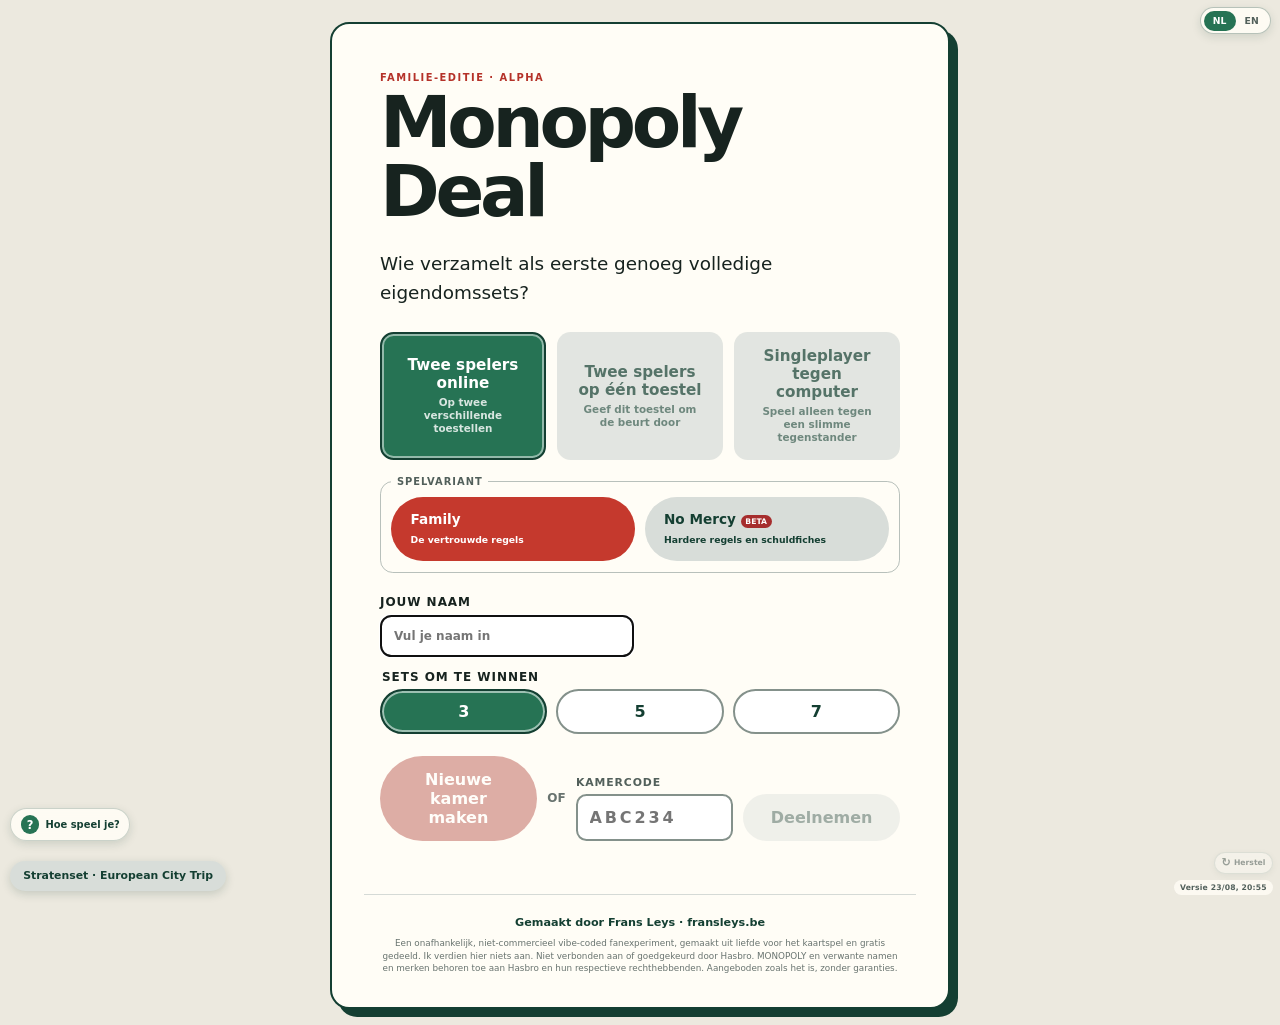
==== commit ed792704: "Publish delayed reaction nudge" ====
--- a/deal/index.html
+++ b/deal/index.html
@@ -5,8 +5,8 @@
     <meta name="viewport" content="width=device-width, initial-scale=1.0" />
     <meta name="theme-color" content="#143f32" />
     <title>Monopoly Deal — Familie-editie</title>
-    <script type="module" crossorigin src="./assets/index-5ncLAEdR.js"></script>
-    <link rel="stylesheet" crossorigin href="./assets/index-D9wZ0uHx.css">
+    <script type="module" crossorigin src="./assets/index-D0VRWWbS.js"></script>
+    <link rel="stylesheet" crossorigin href="./assets/index-BrQSG_Y7.css">
   </head>
   <body><div id="root"></div></body>
 </html>
--- a/deal/assets/index-BrQSG_Y7.css
+++ b/deal/assets/index-BrQSG_Y7.css
@@ -0,0 +1 @@
+:root{color:#17231f;font-synthesis:none;background:#ece9df;font-family:Inter,ui-rounded,system-ui,sans-serif}*{box-sizing:border-box}body{min-width:320px;min-height:100vh;margin:0}.drag-handle{cursor:grab;touch-action:none;-webkit-user-select:none;user-select:none;justify-content:space-between;align-items:center;gap:1rem;margin:-.3rem -.3rem .35rem;padding:.3rem;display:flex}.drag-handle .eyebrow{margin:0}.drag-handle>small{color:#73807b;text-transform:uppercase;letter-spacing:.06em;font-size:.52rem;font-weight:800}.dragging-panel,.dragging-panel *{cursor:grabbing!important}[data-draggable-panel].is-dragged,.payment-prompt.is-dragged{top:var(--drag-top)!important;bottom:auto!important;right:auto!important;left:var(--drag-left)!important;margin:0!important;transform:none!important}.payment-prompt .payment-reason{cursor:grab;touch-action:none;-webkit-user-select:none;user-select:none}.payment-prompt .payment-reason:before{content:"Versleep betalingsvenster";color:#52605b;letter-spacing:.05em;text-transform:uppercase;background:#e7ebe7;border-radius:999px;width:max-content;margin:0 0 .35rem;padding:.2rem .42rem;font-size:.5rem;font-weight:850;display:block}.app-version{z-index:30;right:max(.45rem,env(safe-area-inset-right));bottom:max(.3rem,env(safe-area-inset-bottom));color:#52605b;letter-spacing:.02em;pointer-events:none;-webkit-backdrop-filter:blur(4px);backdrop-filter:blur(4px);background:#fffdf6d1;border-radius:999px;padding:.2rem .38rem;font-size:.48rem;font-weight:750;position:fixed}.local-data-reset-trigger{z-index:31;right:max(.45rem,env(safe-area-inset-right));bottom:max(1.65rem,calc(env(safe-area-inset-bottom) + 1.35rem));color:#52605b;opacity:.55;-webkit-backdrop-filter:blur(4px);backdrop-filter:blur(4px);background:#fffdf6c7;border:1px solid #143f322e;align-items:center;gap:.2rem;padding:.22rem .4rem;font-size:.48rem;font-weight:800;display:flex;position:fixed;box-shadow:0 2px 7px #143f321a}.local-data-reset-trigger:hover,.local-data-reset-trigger:focus-visible{opacity:1}.local-data-reset-trigger>span{font-size:.7rem}.local-reset-backdrop{z-index:260;-webkit-backdrop-filter:blur(7px);backdrop-filter:blur(7px);background:#0c1f19b8;place-items:center;padding:1rem;display:grid;position:fixed;inset:0}.local-reset-dialog{background:#fffdf6;border:3px solid #143f32;border-radius:1rem;width:min(620px,100%);max-height:calc(100dvh - 2rem);padding:clamp(1.2rem,4vw,2rem);overflow:auto;box-shadow:9px 11px #143f32}.local-reset-dialog h2{margin-bottom:.65rem;font-size:clamp(1.45rem,4vw,2rem)}.local-reset-dialog>p:not(.eyebrow){color:#52605b;line-height:1.5}.local-reset-warning{background:#fff3d7;border-left:5px solid #c17b23;border-radius:.55rem;gap:.25rem;margin:1rem 0;padding:.8rem;display:grid}.local-reset-warning span{color:#694a24;font-size:.7rem;line-height:1.4}.local-reset-warning.danger{background:#fff0e8;border-color:#b53229}.local-reset-warning.danger span{color:#782a23}.local-reset-actions{flex-wrap:wrap;justify-content:flex-end;gap:.55rem;display:flex}.local-reset-actions button{padding:.65rem .85rem;font-size:.68rem}@media (width<=650px){.local-reset-actions{flex-direction:column;align-items:stretch}.local-reset-actions button{width:100%}}.update-notice{z-index:200;left:50%;bottom:max(1rem,env(safe-area-inset-bottom));color:#143f32;background:#fff6d7;border:2px solid #143f32;border-radius:.9rem;justify-content:space-between;align-items:center;gap:1rem;width:min(520px,100vw - 2rem);padding:.8rem .9rem .8rem 1rem;display:flex;position:fixed;translate:-50%;box-shadow:6px 7px #143f32,0 16px 40px #143f3240}.update-notice div{gap:.14rem;display:grid}.update-notice strong{font-size:.85rem}.update-notice span{color:#52605b;font-size:.66rem}.update-notice button{flex:none;padding:.62rem .85rem;font-size:.7rem}@media (width<=520px){.update-notice{flex-direction:column;align-items:stretch}.update-notice button{width:100%}}.street-set-launcher>button{z-index:35;left:max(.65rem,env(safe-area-inset-left));bottom:max(.55rem,env(safe-area-inset-bottom));padding:.55rem .8rem;font-size:.68rem;position:fixed;box-shadow:0 3px 10px #143f322e}body:not(:has(.hero)) .street-set-launcher>button{display:none}.street-set-backdrop{z-index:180;align-items:start;overflow:auto}.street-set-manager{width:min(1080px,100%);max-height:calc(100dvh - 2rem);margin:auto;padding:1rem;overflow:auto}.street-set-manager>header{z-index:10;background:#fffdf6;align-items:center;padding:.6rem 0 .8rem;position:sticky;top:-1rem}.street-set-manager>header h1{font-size:clamp(2rem,5vw,3.5rem)}.street-set-library{grid-template-columns:repeat(auto-fit,minmax(250px,1fr));gap:1rem;padding:1rem 0;display:grid}.street-set-library>section{background:#f7f5ed;border:1px solid #c8cec9;border-radius:.8rem;padding:1rem}.street-set-library h2{font-size:1.05rem}.street-set-options{gap:.5rem;display:grid}.street-set-options button{text-align:left;border-radius:.65rem;justify-items:start;display:grid}.street-set-options small{opacity:.8}.new-street-set{align-content:start;gap:.65rem;display:grid}.new-street-set p{color:#52605b;margin:0;font-size:.75rem}.new-street-set label,.editor-toolbar label,.street-fields label{color:#52605b;text-transform:uppercase;letter-spacing:.06em;gap:.25rem;font-size:.62rem;font-weight:850;display:grid}.new-street-set input,.editor-toolbar input,.street-fields input{color:#17231f;width:100%;font:inherit;text-transform:none;letter-spacing:0;background:#fff;border:2px solid #84918b;border-radius:.55rem;padding:.65rem}.street-set-message{color:#52605b;margin:0}.editor-toolbar{z-index:9;background:#edf1ed;border-radius:.7rem;justify-content:space-between;align-items:end;gap:1rem;padding:.7rem;display:flex;position:sticky;top:74px;box-shadow:0 3px 12px #143f321a}.editor-toolbar label{flex:1}.editor-toolbar>div,.editor-footer>div{gap:.5rem;display:flex}.editor-privacy{color:#52605b;background:#edf7ef;border-left:4px solid #267354;border-radius:.45rem;margin:.8rem 0;padding:.65rem .8rem;font-size:.72rem}.street-groups{gap:.8rem;display:grid}.street-group{--group:#84918b;border:1px solid #c8cec9;border-left:8px solid var(--group);background:#faf9f4;border-radius:.75rem;padding:.8rem}.street-group>div:first-child{justify-content:space-between;align-items:baseline;display:flex}.street-group h2{margin:0;font-size:1rem}.street-group small{color:#52605b}.street-fields{grid-template-columns:repeat(auto-fit,minmax(190px,1fr));gap:.6rem;margin-top:.6rem;display:grid}.street-fields article{background:#fff;border-radius:.55rem;gap:.4rem;padding:.65rem;display:grid}.street-fields article>strong{font-size:.68rem}.editor-footer{z-index:9;background:#fffdf6;border-top:2px solid #143f32;justify-content:space-between;align-items:center;gap:1rem;margin-top:1rem;padding:.8rem;display:flex;position:sticky;bottom:-1rem}.editor-footer p{color:#52605b;margin:0;font-size:.7rem}@media (width<=700px){.editor-toolbar,.editor-footer{flex-direction:column;align-items:stretch}.editor-toolbar>div,.editor-footer>div{width:100%}.editor-toolbar button,.editor-footer button{flex:1}.street-set-manager{padding:.7rem}.street-set-manager>header{top:-.7rem}}button{color:#fff;font:inherit;cursor:pointer;background:#c5392d;border:0;border-radius:999px;padding:.85rem 1.2rem;font-weight:750}button:focus-visible{outline-offset:3px;outline:4px solid #efb93f}button.secondary{color:#143f32;background:#d8ddd9}button:disabled{cursor:not-allowed}main{width:min(1100px,100%);margin:0 auto;padding:clamp(1rem,4vw,3rem)}main.setup{place-items:center;min-height:100vh;display:grid}.game-recovery .panel{width:min(620px,100%)}.game-recovery details{color:#52605b;margin-top:1rem}.game-recovery code{overflow-wrap:anywhere;background:#ece9df;border-radius:.45rem;margin-top:.45rem;padding:.55rem;display:block}header{border-bottom:2px solid #143f32;justify-content:space-between;align-items:end;padding-bottom:1rem;display:flex}.top-controls{justify-content:flex-end;align-items:end;gap:1.5rem;display:flex}.top-controls .table-piles{margin:0 0 .85rem}.top-controls .pile strong{inset:.3rem .3rem auto auto;translate:none;box-shadow:0 1px 4px #143f3233}h1,h2,p{margin-top:0}h1{letter-spacing:-.06em;margin-bottom:0;font-size:clamp(2rem,7vw,4.5rem);line-height:.95}.eyebrow{color:#b53229;text-transform:uppercase;letter-spacing:.15em;font-size:.75rem;font-weight:850}.actions{text-align:right;display:grid}.actions strong{color:#b53229;font-size:3rem;line-height:1}.actions.empty{color:#fff;background:#b53229;border-radius:.7rem;padding:.55rem .75rem}.actions.empty strong{color:#fff}.status{color:#52605b;min-height:2.8rem;padding:.8rem 0}.panel{background:#fffdf6;border:2px solid #143f32;border-radius:1.2rem;padding:clamp(1.4rem,4vw,3rem);box-shadow:8px 8px #143f32}.hero,.handoff{max-width:620px}.hero p:not(.eyebrow),.handoff p:not(.eyebrow){margin:1.5rem 0;font-size:1.15rem;line-height:1.6}.project-footer{text-align:center;border-top:1px solid #d5dad6;margin:1.25rem -1rem -1rem;padding:1rem 1rem 0}.project-footer a{color:#143f32;font-size:.7rem;font-weight:900;text-decoration:none}.project-footer a:hover{text-decoration:underline}.project-footer p{color:#68736f;max-width:520px;margin:.42rem auto 0!important;font-size:.55rem!important;line-height:1.45!important}.tutorial-launcher{z-index:36;left:max(.65rem,env(safe-area-inset-left));bottom:max(3.7rem,calc(env(safe-area-inset-bottom) + 3.2rem));color:#143f32;-webkit-backdrop-filter:blur(5px);backdrop-filter:blur(5px);background:#fffdf6e6;border:1px solid #143f3238;align-items:center;gap:.38rem;padding:.38rem .6rem;font-size:.62rem;display:flex;position:fixed;box-shadow:0 3px 10px #143f3226}.tutorial-launcher b{color:#fff;background:#267354;border-radius:50%;place-items:center;width:1.15rem;height:1.15rem;font-size:.72rem;display:grid}.tutorial-backdrop{z-index:250;-webkit-backdrop-filter:blur(9px);backdrop-filter:blur(9px);background:#0c1f19c7;place-items:center;padding:1rem;display:grid;position:fixed;inset:0}.tutorial-book{background:#f5f1e5;border:3px solid #143f32;border-radius:1.15rem;grid-template-rows:auto auto minmax(0,1fr) auto;width:min(960px,100%);height:min(650px,100dvh - 2rem);display:grid;overflow:hidden;box-shadow:10px 12px #143f32}.tutorial-header{border-bottom:1px solid #bdc6c0;align-items:center;padding:.75rem 1rem}.tutorial-header>div{align-items:baseline;gap:.8rem;display:flex}.tutorial-header .eyebrow{margin:0}.tutorial-header strong{color:#52605b;font-size:.65rem}.tutorial-header>button{width:2rem;height:2rem;padding:0;font-size:1.2rem}.tutorial-progress{background:0 0;grid-template-columns:repeat(7,1fr);gap:.35rem;padding:.5rem 1rem;display:grid;position:static}.tutorial-progress button{background:#c8cfca;border-radius:999px;height:.32rem;min-height:0;padding:0}.tutorial-progress button.active{background:#c5392d}.tutorial-page{grid-template-columns:minmax(0,1.2fr) minmax(280px,.8fr);gap:1.2rem;min-height:0;padding:1rem 1.2rem;display:grid;overflow:auto}.tutorial-visual{background:#fffdf6 radial-gradient(#143f3214 1px,#0000 1px) 0 0/18px 18px;border:2px solid #143f32;border-radius:1rem;place-items:center;min-height:330px;display:grid;position:relative;overflow:hidden}.tutorial-copy{align-self:center}.tutorial-number{color:#c5392d;letter-spacing:.14em;margin:0 0 .3rem;font-size:.68rem;font-weight:950}.tutorial-copy h2{letter-spacing:-.045em;margin:0 0 .75rem;font-size:clamp(1.8rem,4vw,3.25rem);line-height:.95}.tutorial-copy>p:not(.tutorial-number){color:#52605b;font-size:.86rem;line-height:1.55}.tutorial-copy aside{color:#604a20;background:#fff6d7;border-left:5px solid #efb93f;border-radius:.45rem;padding:.7rem .8rem;font-size:.72rem;line-height:1.4}.tutorial-controls{background:#ece8dc;border-top:1px solid #bdc6c0;justify-content:space-between;padding:.65rem 1rem;display:flex}.tutorial-controls button{min-width:120px;padding:.62rem .85rem;font-size:.68rem}.replay-tutorial{opacity:.7;padding:.35rem .55rem;font-size:.52rem;position:absolute;bottom:.6rem;right:.6rem}.tutorial-scene{justify-content:center;align-items:center;gap:.7rem;width:88%;height:76%;display:flex;position:relative}.tutorial-card{aspect-ratio:5/7;color:#143f32;text-align:center;background:#fffdf6;border:2px solid #143f32;border-radius:.55rem;place-items:center;width:78px;padding:.45rem;font-size:.56rem;font-weight:950;display:grid;position:relative;box-shadow:3px 4px #143f32}.tutorial-property{align-items:start;padding-top:1.7rem}.tutorial-property>i{background:var(--tutorial-colour);border-bottom:2px solid #143f32;height:1.25rem;position:absolute;inset:0 0 auto}.tutorial-action{color:#fff;background:#d76537}.scene-sets{align-items:flex-end}.tutorial-set{border:2px dashed #8d9993;border-top:6px solid #d85b9d;border-radius:.7rem;gap:.35rem;padding:.65rem;display:flex;position:relative}.tutorial-set>strong{color:#267354;opacity:0;font-size:.65rem;animation:.5s 2.2s forwards tutorial-complete;position:absolute;top:-1.55rem;left:.65rem}.scene-sets .card-a{animation:.45s .2s both deal-set}.scene-sets .card-b{animation:.45s .8s both deal-set}.scene-sets .card-c{animation:.45s 1.4s both deal-set}.set-counter{color:#fff;background:#267354;border-radius:.6rem;align-items:baseline;gap:.2rem;padding:.5rem;animation:.4s 2.2s both counter-pop;display:flex}.set-counter b{font-size:1.5rem}.set-counter span{font-size:.55rem}.scene-turn{justify-content:space-around}.turn-step{text-align:center;justify-items:center;gap:.35rem;display:grid}.turn-step>b{color:#fff;background:#c5392d;border-radius:50%;place-items:center;width:1.25rem;height:1.25rem;font-size:.6rem;display:grid}.turn-step>strong{font-size:.62rem}.turn-arrow{color:#8b9690;font-size:1.5rem}.mini-deck{background:#c5392d;border:2px solid #143f32;border-radius:.4rem;width:48px;height:67px;animation:1.8s infinite draw-pulse;box-shadow:5px 2px #fffdf6,7px 4px #143f32}.action-token,.hand-seven{color:#fff;background:#267354;border-radius:50%;place-items:center;width:58px;height:58px;font-size:1.5rem;font-weight:950;display:grid}.action-token{animation:3s step-end infinite action-count}.hand-seven{color:#143f32;background:#efb93f}.source-card{animation:3.4s ease-in-out infinite source-choice}.destination{color:#52605b;border:2px dashed #8d9993;border-radius:.65rem;justify-items:center;gap:.35rem;padding:.7rem;display:grid}.destination>span{font-size:2rem}.destination>strong{font-size:.62rem}.table-destination{animation:3.4s .8s infinite target-glow}.bank-destination{animation:3.4s 2.1s infinite target-glow}.wildcard-card{aspect-ratio:5/7;background:#fff;border:2px solid #143f32;border-radius:.55rem;place-items:center;width:82px;display:grid;position:relative;overflow:hidden;box-shadow:3px 4px #143f32}.wildcard-card i{background:#ef922d;position:absolute;inset:0 50% 0 0}.wildcard-card i:nth-child(2){background:#d85b9d;inset:0 0 0 50%}.wildcard-card strong{z-index:2;color:#fff;background:#143f32;padding:.3rem;font-size:.55rem;animation:2.8s infinite wildcard-flip}.scene-plus,.scene-arrow{font-size:1.4rem;font-weight:900}.building-stack{gap:.25rem;font-size:1.7rem;display:grid}.building-stack span{animation:.4s 1.5s both building-in}.building-stack span+span{animation-delay:2.1s}.scene-payment{justify-content:space-around}.rent-source{justify-items:center;gap:.55rem;display:grid}.rent-source>strong{color:#fff;background:#c5392d;border-radius:999px;padding:.35rem .55rem;font-size:.65rem}.payment-arrow{font-size:1.2rem;font-weight:950;animation:2.4s infinite money-travel}.payment-bank{gap:.35rem;display:flex}.payment-bank span{aspect-ratio:5/7;color:#174a39;background:#8fcdb0;border:2px solid #143f32;border-radius:.45rem;place-items:center;width:58px;font-weight:950;animation:.4s 1.2s both payment-select;display:grid;box-shadow:2px 3px #143f32}.payment-bank span+span{color:#183f61;background:#83bfe1;animation-delay:1.55s}.scene-attacks{justify-content:space-around}.attack-side{justify-items:center;gap:.4rem;display:grid}.attack-side small{color:#52605b;font-size:.55rem}.attack-card-token{color:#fff;background:#d7781f;border:2px solid #143f32;border-radius:.5rem;padding:.6rem .45rem;font-size:.52rem;font-weight:950;rotate:-4deg}.steal-arrow{font-size:2rem;font-weight:950;animation:1.6s infinite steal-point}.safe-side{width:82px}.shield{color:#267354;background:#edf7ef;border:3px solid #267354;border-radius:50% 50% 45% 45%;place-items:center;width:70px;height:90px;font-size:2rem;display:grid}.stolen-property{animation:2.6s infinite steal-card}.scene-reaction{justify-content:space-around}.tutorial-no{color:#fff;background:#c5392d;animation:.55s .8s both no-block}.versus{font-size:2rem;font-weight:950;animation:.35s .8s both versus-burst}.win-badge{color:#267354;background:#edf7ef;border:3px solid #267354;border-radius:50%;justify-items:center;padding:.65rem;animation:.55s 1.55s both win-pop;display:grid}.win-badge strong{font-size:1.4rem}.win-badge span{font-size:.55rem;font-weight:900}@keyframes deal-set{0%{opacity:0;translate:0 -55px;rotate:-8deg}to{opacity:1;translate:0;rotate:0}}@keyframes tutorial-complete{to{opacity:1;translate:0 -2px}}@keyframes counter-pop{0%{opacity:0;scale:.6}to{opacity:1;scale:1}}@keyframes draw-pulse{50%{translate:12px -5px;rotate:5deg}}@keyframes action-count{0%{font-size:0}0%{font-size:1.5rem}33%{font-size:0}33%{font-size:1.5rem}66%{font-size:0}66%{font-size:1.5rem}}@keyframes source-choice{25%{translate:85px}55%{translate:-85px}80%,to{translate:0}}@keyframes target-glow{12%,28%{box-shadow:0 0 0 5px #efb93f80}}@keyframes wildcard-flip{50%{rotate:180deg}}@keyframes building-in{0%{opacity:0;translate:0 -20px}to{opacity:1;translate:0}}@keyframes money-travel{50%{color:#c5392d;translate:18px}}@keyframes payment-select{0%{opacity:.5;translate:0 15px}to{opacity:1;translate:0}}@keyframes steal-point{50%{translate:-10px}}@keyframes steal-card{55%,85%{translate:165px;rotate:5deg}}@keyframes no-block{0%{opacity:0;translate:50px;rotate:9deg}to{opacity:1;translate:0;rotate:-3deg}}@keyframes versus-burst{0%{opacity:0;scale:2.5}to{opacity:1;scale:1}}@keyframes win-pop{0%{opacity:0;rotate:-12deg;scale:.4}to{opacity:1;scale:1;rotate:0}}@media (width<=760px){.tutorial-book{height:calc(100dvh - 1rem)}.tutorial-backdrop{padding:.5rem}.tutorial-page{grid-template-columns:1fr;gap:.65rem}.tutorial-visual{min-height:230px}.tutorial-copy{align-self:start}.tutorial-copy h2{font-size:1.65rem}.tutorial-copy>p:not(.tutorial-number){font-size:.7rem}.tutorial-copy aside{font-size:.62rem}.tutorial-scene{scale:.8}.tutorial-controls button{min-width:105px}.tutorial-launcher span{display:none}.tutorial-launcher{justify-content:center;width:2rem;height:2rem;padding:0}}@media (prefers-reduced-motion:reduce){.tutorial-book *{animation:none!important}.tutorial-set>strong,.set-counter,.building-stack span,.tutorial-no,.versus,.win-badge{opacity:1!important}}.tutorial-game-card>.card.action-title-long .action-copy>span{font-size:.48rem!important}.tutorial-game-card>.card.action-title-xlong .action-copy>span{font-size:.42rem!important}.tutorial-game-card{aspect-ratio:5/7;flex:0 0 86px;width:86px;display:block;position:relative}.tutorial-game-card>.card{pointer-events:none;width:100%!important;min-width:0!important;height:100%!important;min-height:0!important;box-shadow:3px 4px #143f32!important}.tutorial-game-card>.card .action-copy{inset:43% .42rem .35rem}.tutorial-game-card>.card .action-copy>small{font-size:.34rem}.tutorial-game-card>.card .action-copy>span{padding-right:1.15rem!important;font-size:.55rem!important}.tutorial-game-card>.card .action-copy>em{font-size:.35rem}.tutorial-game-card>.card:not(.money-card):not(.dual-face)>strong{width:1.2rem!important;height:1.2rem!important;font-size:.45rem!important;top:.25rem!important;right:.25rem!important}.tutorial-game-card>.card.action-card .card-symbol{font-size:1.55rem!important}.tutorial-game-card>.card.action-card .card-symbol-just_say_no{font-size:1.65rem!important}.tutorial-game-card>.card.action-card .card-symbol-dealbreaker{scale:.75}.scene-sets{gap:.35rem;width:98%}.scene-sets .tutorial-set{gap:.2rem;padding:.45rem}.scene-sets .tutorial-card{width:54px;font-size:.39rem}.tutorial-set-wild{border-top-color:#65c8e6}.set-wildcard{background:#fff;padding:0;overflow:hidden}.set-wildcard>i{background:#65c8e6;position:absolute;inset:0 50% 0 0}.set-wildcard>i:nth-child(2){background:#ef922d;inset:0 0 0 50%}.set-wildcard>b{z-index:2;color:#fff;background:#143f32;padding:.2rem;font-size:.42rem}.tutorial-set-wild>strong{color:#267354}.scene-turn .mini-deck,.scene-turn .action-token{animation:none}.turn-step>small{color:#68736f;max-width:100px;font-size:.43rem;line-height:1.25}.end-turn-token{color:#fff;background:#c5392d;border-radius:50%;place-items:center;width:58px;height:58px;font-size:1.55rem;font-weight:950;display:grid}.scene-destinations{justify-content:space-between}.scene-destinations .source-card{animation:3.4s ease-in-out infinite source-choice;position:relative;left:auto}.scene-destinations .destination{min-width:105px}.scene-buildings{gap:.45rem;width:96%}.building-set{border:2px solid #ef922d;border-top-width:6px;border-radius:.65rem;gap:.25rem;padding:.45rem;display:flex;position:relative}.building-set>.tutorial-card{width:58px;font-size:.4rem}.building-set>strong{color:#267354;font-size:.52rem;position:absolute;top:-1.45rem;left:.4rem}.building-card-step{justify-items:center;gap:.3rem;display:grid}.building-card-step>small{color:#fff;background:#267354;border-radius:999px;padding:.2rem .35rem;font-size:.48rem;font-weight:900}.scene-attacks{align-items:stretch;gap:.45rem;width:98%}.attack-example{text-align:center;background:#fffdf6cc;border:1px solid #c4ccc7;border-radius:.65rem;flex:1;grid-template-rows:auto minmax(2rem,auto) auto;align-content:center;justify-items:center;gap:.4rem;min-width:0;padding:.5rem;display:grid}.attack-example>strong{font-size:.48rem;line-height:1.25}.attack-example>span:last-child{color:#267354;font-size:1rem;font-weight:950}.scene-reaction{isolation:isolate}.hostile-card-stack{width:190px;height:150px;position:relative}.hostile-card-stack>.tutorial-game-card{position:absolute;top:8px;left:42px;rotate:-12deg}.hostile-card-stack>.tutorial-game-card:nth-child(2){rotate:0;top:3px;left:72px}.hostile-card-stack>.tutorial-game-card:nth-child(3){top:8px;left:102px;rotate:12deg}.scene-reaction>.blocking-no-card{z-index:5;flex-basis:104px;width:104px;animation:.55s .65s both no-block;position:absolute;top:50%;left:41%;translate:-50% -50%;rotate:-5deg}.blocked-stamp{z-index:6;color:#b53229;background:#fffdf6e6;border:3px solid #b53229;padding:.25rem .45rem;font-size:.65rem;font-weight:950;animation:.35s 1.15s both versus-burst;position:absolute;top:72%;left:42%;translate:-50% -50%;rotate:-7deg}.scene-reaction .win-badge{margin-left:auto}@media (width<=760px){.tutorial-game-card{flex-basis:74px;width:74px}.scene-sets .tutorial-card{width:46px}.scene-attacks .tutorial-game-card{flex-basis:70px;width:70px}.scene-reaction>.blocking-no-card{flex-basis:88px;width:88px}}.hero .recovery-warning{color:#782a23;background:#fff0e8;border-left:4px solid #c5392d;border-radius:.4rem;padding:.8rem 1rem;font-size:.82rem!important;line-height:1.45!important}.setup-fields{grid-template-columns:1fr 1fr;gap:.8rem;margin:1.4rem 0;display:grid}.setup-fields label{text-transform:uppercase;letter-spacing:.08em;gap:.35rem;font-size:.75rem;font-weight:850;display:grid}.setup-fields label:last-child{grid-column:1/-1}.setup-fields input,.setup-fields select{color:#17231f;min-width:0;font:inherit;text-transform:none;letter-spacing:0;background:#fff;border:2px solid #84918b;border-radius:.65rem;padding:.75rem}.winning-target{border:0;grid-column:1/-1;gap:.55rem;margin:0;padding:0;display:flex}.winning-target legend{text-transform:uppercase;letter-spacing:.08em;width:100%;margin-bottom:.35rem;font-size:.75rem;font-weight:850}.winning-target button{color:#143f32;background:#fff;border:2px solid #84918b;flex:1;padding:.68rem}.winning-target button.selected{color:#fff;background:#267354;border-color:#143f32;box-shadow:inset 0 0 0 2px #ffffff8c}.mode-choice{grid-template-columns:1fr 1fr;gap:.7rem;margin:1rem 0;display:grid}.mode-choice button{border:2px solid #0000;border-radius:.85rem;align-content:center;gap:.25rem;min-height:76px;display:grid}.mode-choice button strong{font-size:.95rem}.mode-choice button small{opacity:.82;font-size:.65rem;font-weight:650;line-height:1.25}.mode-choice button.selected{background:#267354;border-color:#143f32;box-shadow:inset 0 0 0 2px #ffffff80}.mode-choice.has-selection button:not(.selected){opacity:.72}.mode-prompt{color:#52605b;text-align:center;font-weight:800;margin:.2rem 0 0!important;font-size:.75rem!important}.setup-details{animation:.22s ease-out both setup-details-in}@keyframes setup-details-in{0%{opacity:0;translate:0 -8px}to{opacity:1;translate:0}}.online-actions{grid-template-columns:1fr auto 1fr 1fr;align-items:end;gap:.65rem;display:grid}.online-actions>span{color:#68736f;text-transform:uppercase;align-self:center;font-size:.75rem;font-weight:800}.online-actions label{color:#52605b;text-transform:uppercase;letter-spacing:.08em;gap:.32rem;font-size:.68rem;font-weight:850;display:grid}.online-actions input{color:#143f32;letter-spacing:.18em;text-transform:uppercase;background:#fff;border:2px solid #84918b;border-radius:.65rem;width:100%;padding:.72rem;font:900 1rem/1 system-ui}.setup-message{color:#52605b;min-height:1.3rem!important;margin:.8rem 0 0!important;font-size:.75rem!important;line-height:1.35!important}.online-waiting{text-align:center;width:min(600px,100%)}.online-waiting h1{font-size:clamp(2.4rem,7vw,4.5rem)}.room-code{color:#b53229;letter-spacing:.16em;background:#fff6d7;border:3px solid #143f32;border-radius:.75rem;margin:.6rem 0 1rem;padding:.65rem 1rem;font-size:clamp(2rem,8vw,4rem);font-weight:950;display:inline-block;box-shadow:5px 6px #143f32}.online-pulse{color:#267354;align-items:center;gap:.45rem;font-weight:850;display:inline-flex}.online-pulse:before{content:"";background:#35a56f;border-radius:50%;width:.65rem;height:.65rem;animation:1.5s infinite online-pulse;box-shadow:0 0 #35a56f73}@keyframes online-pulse{50%{box-shadow:0 0 0 7px #35a56f00}}.online-turn-status{color:#52605b;background:#eef6ef;border-radius:.65rem;justify-content:space-between;align-items:center;gap:1rem;margin:.6rem 0;padding:.65rem .8rem;font-size:.72rem;display:flex}.online-opponent-turn{grid-template-rows:auto auto minmax(0,1fr) auto!important;grid-template-areas:"header""status""table""controls"!important}.online-opponent-turn>.online-turn-status{grid-area:status}.online-opponent-turn>nav{grid-area:controls}.hero>button:disabled,.online-actions button:disabled{opacity:.42;filter:grayscale(.2)}.online-impact-card{z-index:115;-webkit-backdrop-filter:blur(8px);backdrop-filter:blur(8px);pointer-events:none;background:#fffdf6f7;border:3px solid #143f32;border-radius:1rem;align-items:center;gap:1rem;width:min(440px,100vw - 2rem);min-height:176px;padding:.85rem 3rem .85rem 1rem;animation:.38s cubic-bezier(.16,.84,.22,1.12) both online-impact-in;display:flex;position:fixed;top:50%;left:50%;translate:-50% -50%;box-shadow:9px 11px #143f32,0 22px 50px #143f3240}.online-impact-card.targeted{background:#fff4df;border-color:#b53229;box-shadow:9px 11px #143f32,0 22px 55px #b5322957}.online-impact-visual{aspect-ratio:5/7;flex:0 0 104px;align-self:center;width:104px;min-width:104px;min-height:145px;display:grid}.online-impact-visual>.card{pointer-events:none;overflow:hidden;box-shadow:3px 4px #143f32;aspect-ratio:5/7!important;width:104px!important;min-width:104px!important;height:auto!important;min-height:145px!important;max-height:none!important}.online-impact-visual>.card.action-card span{width:4.25rem;min-height:4.25rem;padding:.35rem;font-size:.5rem}.online-impact-visual>.card:not(.money-card):not(.dual-face)>strong{width:1.8rem;height:1.8rem;font-size:.58rem;bottom:.35rem;right:.35rem}.online-impact-copy{flex:1;min-width:0}.online-impact-card .eyebrow{margin-bottom:.28rem}.online-impact-card h2{margin:0 0 .35rem;font-size:1.35rem;line-height:1}.online-impact-copy>span{color:#52605b;font-size:.72rem}.online-impact-timer{width:2rem;height:2rem;position:absolute;top:.65rem;right:.65rem}.online-impact-timer svg{width:100%;height:100%;rotate:-90deg}.online-impact-timer circle{fill:none;stroke:#d8ddd9;stroke-width:3px}.online-impact-timer .timer-progress{stroke:#c5392d;stroke-linecap:round;stroke-dasharray:1;stroke-dashoffset:1px;animation:4s linear forwards online-impact-timer}.online-impact-amount{color:#fff;background:#c5392d;border-radius:999px;padding:.45rem .65rem;font-size:.78rem;display:inline-block;box-shadow:0 0 0 3px #efb93f}.discard-pile{transition:box-shadow .2s}.online-opponent-turn .discard-pile{box-shadow:2px 3px #143f32,0 0 0 3px #efb93f47}@keyframes online-impact-in{0%{opacity:0;translate:-50% calc(-50% - 35px);rotate:-3deg;scale:.55}to{opacity:1;translate:-50% -50%;scale:1;rotate:0}}@keyframes online-impact-timer{to{stroke-dashoffset:0}}.deck-reshuffle-notice{z-index:190;pointer-events:none;background:#fffaebfa;border:4px solid #143f32;border-radius:1rem;align-items:center;gap:1.2rem;width:min(500px,100vw - 2rem);padding:1.1rem 1.25rem;animation:3s both reshuffle-notice;display:flex;position:fixed;top:46%;left:50%;overflow:hidden;translate:-50% -50%;box-shadow:10px 12px #143f32,0 24px 55px #143f324d}.deck-reshuffle-notice h2{margin:.1rem 0 .3rem;font-size:1.3rem;line-height:1}.deck-reshuffle-notice span{color:#52605b;font-size:.7rem}.reshuffle-cards{flex:0 0 92px;width:92px;height:105px;position:relative}.reshuffle-cards i{aspect-ratio:5/7;background:#c5392d;border:3px solid #143f32;border-radius:.45rem;width:58px;position:absolute;top:8px;left:20px;box-shadow:3px 4px #143f32}.reshuffle-cards i:after{content:"";border:2px solid #ffffffa6;border-radius:50%;position:absolute;inset:7px}.reshuffle-cards i:first-child{animation:1s ease-in-out 2 shuffle-left}.reshuffle-cards i:nth-child(2){background:#efb93f;animation:1s ease-in-out .12s 2 shuffle-right}.reshuffle-cards i:nth-child(3){background:#267354;animation:1s ease-in-out .24s 2 shuffle-center}.reshuffle-timer{transform-origin:0;background:#c5392d;width:100%;height:5px;animation:3s linear both reshuffle-progress;position:absolute;bottom:0;left:0}@keyframes shuffle-left{50%{translate:-28px -10px;rotate:-12deg}}@keyframes shuffle-right{50%{translate:30px 8px;rotate:13deg}}@keyframes shuffle-center{50%{translate:0 -17px;rotate:-3deg}}@keyframes reshuffle-notice{0%{opacity:0;scale:.7}12%,82%{opacity:1;scale:1}to{opacity:0;scale:.94}}@keyframes reshuffle-progress{0%{scale:1}to{scale:0 1}}@media (width<=560px){.deck-reshuffle-notice{gap:.7rem;padding:.85rem}.reshuffle-cards{flex-basis:72px;width:72px;scale:.82}.deck-reshuffle-notice h2{font-size:1rem}}.online-departed{text-align:center;max-width:620px}.online-departed h1{font-size:clamp(2.2rem,6vw,4rem);line-height:1}.online-turn-status.connection-lost{color:#6e4218;background:#fff3d7;border:2px solid #c17b23}.offline-dot{align-items:center;gap:.45rem;font-weight:900;display:inline-flex}.offline-dot:before{content:"";background:#c17b23;border-radius:50%;width:.65rem;height:.65rem;box-shadow:0 0 0 4px #c17b232e}.online-turn-status.connected{z-index:34;right:max(.45rem,env(safe-area-inset-right));bottom:max(.35rem,env(safe-area-inset-bottom));-webkit-backdrop-filter:blur(6px);backdrop-filter:blur(6px);pointer-events:none;background:#eef6efd1;border:1px solid #26735438;width:auto;margin:0;padding:.28rem .48rem;position:fixed;box-shadow:0 3px 10px #143f321f}.online-turn-status.connected .online-pulse{opacity:.76;gap:.3rem;font-size:.56rem}.online-turn-status.connected .online-pulse:before{width:.42rem;height:.42rem;animation:none}@media (width<=700px){.online-actions{grid-template-columns:1fr 1fr}.online-actions>span{display:none}.online-actions label{grid-column:1/-1}}.ai-thinking{text-align:center}.thinking-dots{justify-content:center;gap:.45rem;display:flex}.thinking-dots i{background:#c5392d;border-radius:50%;width:.7rem;height:.7rem;animation:1s ease-in-out infinite thinking}.thinking-dots i:nth-child(2){animation-delay:.15s}.thinking-dots i:nth-child(3){animation-delay:.3s}@keyframes thinking{50%{opacity:.3;transform:translateY(-4px)}}.computer-status{background:#fff6df;border-left:6px solid #c5392d;border-radius:.65rem;justify-content:space-between;align-items:center;gap:1rem;margin:.75rem 0 1rem;padding:.85rem 1rem;display:flex;box-shadow:0 3px 12px #143f3214}.computer-status h2{margin:0;font-size:1.05rem}.computer-status .eyebrow{margin-bottom:.25rem}.computer-status .thinking-dots{min-width:3rem}.computer-active{box-shadow:0 0 0 4px #efb93f8c}.computer-discard{animation:1.25s ease-in-out infinite discard-attention}.computer-activity{background:#ffffff8c;border:1px solid #9ba59f;border-radius:.85rem;grid-template-columns:minmax(150px,.6fr) minmax(0,1.4fr);gap:1rem;margin:.75rem 0;padding:1rem;display:grid}.computer-activity h2{margin:0}.computer-activity ol{gap:.45rem;margin:0;padding-left:1.35rem;display:grid}.computer-activity li{background:#fffdf6;border-radius:.45rem;padding:.35rem .5rem}.computer-activity li:last-child{font-weight:850;box-shadow:inset 4px 0 #c5392d}.computer-activity li small{color:#60706a;margin-top:.15rem;display:block}.computer-activity.compact{text-align:left;margin:1rem 0;display:block}.computer-activity.compact h2{margin-bottom:.65rem}@keyframes discard-attention{50%{box-shadow:3px 4px #143f32,0 0 0 6px #efb93f8c}}@media (width<=700px){.computer-activity{grid-template-columns:1fr}.computer-status{align-items:flex-start}.computer-turn .players{grid-template-columns:1fr}}.computer-turn:not(.takeover-board)>.computer-status{z-index:44;-webkit-backdrop-filter:blur(7px);backdrop-filter:blur(7px);pointer-events:none;background:#fff6dfeb;border-left-width:3px;width:min(420px,100vw - 2rem);margin:0;padding:.38rem .65rem;position:fixed;top:clamp(68px,10vh,92px);left:50%;translate:-50%;box-shadow:0 5px 16px #143f3229}.computer-turn:not(.takeover-board)>.computer-status .eyebrow{display:none}.computer-turn:not(.takeover-board)>.computer-status h2{font-size:.68rem;line-height:1.2}.computer-turn:not(.takeover-board)>.computer-status .thinking-dots{gap:.25rem;min-width:auto}.computer-turn:not(.takeover-board)>.computer-status .thinking-dots i{width:.42rem;height:.42rem}.computer-card-history{background:#ffffff80;border:1px solid #aab3ae;border-radius:.8rem;margin:.7rem 0;padding:.75rem 1rem}.computer-card-events{gap:.8rem;padding:.35rem .2rem .6rem;display:flex;overflow-x:auto}.computer-card-events>article{background:#fffdf6;border-radius:.65rem;flex:none;padding:.55rem}.computer-card-events>article>p{color:#52605b;max-width:260px;margin:.45rem 0 0;font-size:.7rem}.computer-played-cards{align-items:flex-start;gap:.4rem;display:flex}.computer-played-card{justify-items:center;gap:.25rem;display:grid}.computer-played-card .card{width:112px;box-shadow:2px 3px #143f32}.computer-played-card .action-card span{width:5rem;min-height:5rem;padding:.4rem;font-size:.6rem}.computer-played-card small{color:#52605b;text-transform:uppercase;letter-spacing:.05em;font-size:.52rem;font-weight:850}.computer-action-slot{color:#fff;letter-spacing:.06em;text-transform:uppercase;background:#c5392d;border-radius:999px;width:fit-content;margin:0 0 .45rem;padding:.24rem .48rem;font-size:.58rem;display:block}.computer-action-slot.secondary-slot{background:#52605b}.computer-card-history.focus-latest .computer-card-events{overflow:hidden}.computer-card-history.focus-latest .computer-card-events>article{width:100%;animation:.28s ease-out both computer-card-in}.computer-card-history.focus-latest .computer-card-events>article>p{margin-top:.55rem;font-size:.72rem;display:block}.computer-card-history.turn-recap .computer-card-events>article{border-left:4px solid #c5392d}.computer-card-events>article.major-impact{isolation:isolate;background:#fff7df;border:3px solid #143f32;position:relative;overflow:hidden;box-shadow:6px 7px #143f32}.computer-card-events>article.major-impact:before{content:"";z-index:-1;opacity:.2;background:repeating-conic-gradient(#c5392d 0 8deg,transparent 8deg 20deg,#efb93f 20deg 28deg,transparent 28deg 40deg);border-radius:50%;width:180px;height:180px;animation:.55s ease-out both live-burst;position:absolute;top:-55px;right:-45px}.live-impact-label{color:#fff;letter-spacing:.06em;text-transform:uppercase;background:#b53229;width:fit-content;margin:0 0 .55rem;padding:.35rem .62rem;font-size:.78rem;animation:.48s cubic-bezier(.15,.85,.25,1.25) both impact-label-in;display:block;rotate:-2deg;box-shadow:3px 3px #143f32}.impact-set_takeover .live-impact-label{background:#7d2fa0}.impact-steal .live-impact-label{background:#267354}.impact-swap .live-impact-label{background:#d7781f}.impact-reject .live-impact-label{background:#b53229}.impact-charge .live-impact-label{background:#c5392d}.impact-steal .computer-played-card:nth-child(2){animation:.55s ease-out .12s both card-snatch}.impact-swap .computer-played-card:nth-child(2){animation:.62s ease-in-out 80ms both card-swap-right}.impact-swap .computer-played-card:nth-child(3){animation:.62s ease-in-out 80ms both card-swap-left}.impact-reject .computer-played-card:first-child{animation:.55s ease-out both card-reject}@keyframes live-burst{0%{opacity:0;rotate:-25deg;scale:.3}to{opacity:.2;scale:1;rotate:0}}@keyframes impact-label-in{0%{opacity:0;translate:35px;scale:.45}to{opacity:1;translate:0;scale:1}}@keyframes card-snatch{0%{opacity:.2;transform:translate(55px)rotate(8deg)}65%{transform:translate(-8px)rotate(-4deg)}to{opacity:1;transform:none}}@keyframes card-swap-right{0%,to{transform:none}50%{z-index:4;transform:translate(48px)rotate(7deg)}}@keyframes card-swap-left{0%,to{transform:none}50%{z-index:5;transform:translate(-48px)rotate(-7deg)}}@keyframes card-reject{0%{transform:translate(-55px)rotate(-8deg)}55%{transform:translate(14px)rotate(5deg)}to{transform:none}}.computer-flying-card{will-change:transform,opacity;z-index:1000!important;pointer-events:none!important;margin:0!important;position:fixed!important}.computer-flying-card button{pointer-events:none}.computer-drawn-card{z-index:1000;pointer-events:none;will-change:transform,opacity;background:#b53229;border:2px solid #143f32;border-radius:.48rem;display:block;position:fixed;box-shadow:3px 4px #143f32}.computer-drawn-card:after{content:"";background:repeating-radial-gradient(circle,#0000 0 6px,#ffffff59 7px 8px);border:2px solid #ffffff94;border-radius:50%;position:absolute;inset:7px}.takeover .handoff{max-width:760px}.payment-prompt{grid-template-columns:minmax(0,1fr) auto;gap:1rem;max-width:none;display:grid}.payment-reason{padding-right:1rem}.payment-reason h2{margin:.1rem 0 .35rem;font-size:1.55rem}.payment-total{color:#fff;text-align:center;background:#267354;border-radius:.7rem;align-self:start;min-width:130px;padding:.8rem;display:grid}.payment-total strong{font-size:1.8rem}.payment-total small{font-size:.68rem}.payment-group{background:#ffffff80;border:1px solid #aab3ae;border-radius:.75rem;grid-column:1/-1;padding:1rem}.payment-group.recommended{background:#eff8f1;border:2px solid #267354}.payment-group h3{margin:.05rem 0 .25rem}.payment-group>div:first-child>p:last-child{color:#52605b;margin-bottom:.75rem}.payment-group .cards{max-height:245px;padding:.25rem;overflow:auto}.payment-actions{z-index:20;background:#fffdf6;border-top:1px solid #c8cec9;grid-column:1/-1;justify-content:space-between;align-items:center;gap:1rem;padding:.75rem;display:flex;position:sticky;bottom:0;box-shadow:0 -12px 18px #fffdf6f5}.payment-actions p{color:#52605b;margin:0}.payment-actions button:disabled{opacity:.45}.payment-rule{color:#52605b;max-width:520px;margin:.35rem 0 0;font-size:.75rem}.takeover-board{padding-bottom:0}.takeover-bar{z-index:20;-webkit-backdrop-filter:blur(10px);backdrop-filter:blur(10px);background:#fffdf6f5;border-top:3px solid #143f32;border-radius:.8rem .8rem 0 0;justify-content:space-between;align-items:center;gap:1rem;margin-top:.75rem;padding:.9rem 1rem;display:flex;position:sticky;bottom:0;box-shadow:0 -8px 24px #143f3224}.takeover-bar h2{max-width:720px;margin:0;font-size:.9rem;font-weight:700;line-height:1.35}.takeover-bar .eyebrow{margin-bottom:.25rem}.takeover-bar .handoff-actions{flex:none}.attack-impact{z-index:70;pointer-events:none;isolation:isolate;background:#fff9e8f7;border:3px solid #143f32;border-radius:1rem;justify-content:center;align-items:center;gap:.85rem;width:min(470px,100vw - 2rem);max-height:calc(100dvh - 130px);padding:.8rem 1rem;display:flex;position:fixed;top:clamp(105px,17vh,145px);left:50%;overflow:visible;translate:-50%;box-shadow:8px 10px #143f32eb,0 18px 45px #792a1c3d}.attack-card{z-index:2;flex:none;animation:.62s cubic-bezier(.12,.82,.22,1.18) both attack-slam}.attack-card .card{width:112px;box-shadow:3px 4px #143f32}.attack-card .action-card span{width:4.6rem;min-height:4.6rem;padding:.4rem;font-size:.55rem}.attack-card .card>strong{width:2.1rem;height:2.1rem;font-size:.72rem;bottom:.45rem;right:.45rem}.attack-copy{z-index:2;flex:1;min-width:0}.attack-copy .eyebrow{margin-bottom:.25rem}.attack-copy h2{margin:0 0 .45rem;font-size:1.1rem}.attack-actions{pointer-events:auto;gap:.42rem;display:grid}.attack-actions button{width:100%;padding:.58rem .7rem;font-size:.68rem}.attack-actions button:disabled{opacity:.4}.attack-actions small{color:#52605b;font-size:.58rem;line-height:1.25}.attack-payment{pointer-events:auto;align-items:center;gap:.85rem;display:flex}.attack-payment>strong{color:#fff;background:#c5392d;border-radius:50%;flex:none;place-items:center;width:4.5rem;height:4.5rem;font-size:1.65rem;animation:.5s cubic-bezier(.15,.85,.25,1.3) .38s both attack-amount-pop;display:grid;box-shadow:0 0 0 5px #efb93f,0 7px 18px #c5392d47}.attack-payment button{white-space:nowrap;padding:.65rem .8rem;font-size:.7rem}.attack-burst{z-index:1;opacity:.22;background:repeating-conic-gradient(from 8deg,#c5392d 0 7deg,transparent 7deg 18deg,#efb93f 18deg 25deg,transparent 25deg 37deg);clip-path:polygon(50% 0,59% 32%,79% 9%,72% 40%,100% 35%,76% 54%,96% 72%,66% 66%,65% 100%,48% 72%,31% 96%,34% 64%,3% 69%,29% 51%,4% 31%,36% 37%);width:165px;height:165px;animation:.65s ease-out .22s both attack-burst-in;position:absolute;top:50%;left:20%;translate:-50% -50%}@keyframes attack-slam{0%{opacity:0;transform:translate(240px,-90px)rotate(17deg)scale(.45)}68%{opacity:1;transform:translate(-10px,5px)rotate(-4deg)scale(1.08)}to{transform:none}}@keyframes attack-burst-in{0%{opacity:0;rotate:-20deg;scale:.25}55%{opacity:.36;rotate:8deg;scale:1.2}to{opacity:.26;scale:1}}@keyframes attack-amount-pop{0%{opacity:0;rotate:-12deg;scale:.35}to{opacity:1;scale:1;rotate:0}}@keyframes board-impact{0%,to{transform:none}30%{transform:translate(-5px)rotate(-.15deg)}55%{transform:translate(4px)rotate(.12deg)}75%{transform:translate(-2px)}}.resolved-reaction-impact{z-index:120;pointer-events:none;isolation:isolate;background:#fff3dc;border:4px solid #143f32;border-radius:1rem;align-items:center;gap:1rem;min-width:340px;padding:1rem 1.25rem;animation:1.75s cubic-bezier(.16,.84,.22,1) forwards denied-impact;display:flex;position:fixed;top:46%;left:50%;overflow:hidden;translate:-50% -50%;box-shadow:10px 12px #143f32,0 24px 55px #b5322959}.resolved-reaction-impact>.card{z-index:2;flex:0 0 94px;width:94px;transform:rotate(-6deg);box-shadow:3px 4px #143f32}.resolved-reaction-impact>.card.action-card span{width:4rem;min-height:4rem;padding:.3rem;font-size:.48rem}.resolved-reaction-impact>div:last-child{z-index:2;display:grid}.resolved-reaction-impact>div>strong{color:#b53229;letter-spacing:-.07em;text-shadow:3px 3px #efb93f;font-size:clamp(2.5rem,6vw,4.6rem);line-height:.85}.resolved-reaction-impact>div>span{color:#143f32;text-transform:uppercase;letter-spacing:.08em;margin-top:.45rem;font-size:.72rem;font-weight:900}.resolved-impact-burst{z-index:1;opacity:.24;background:repeating-conic-gradient(#c5392d 0 7deg,transparent 7deg 17deg,#efb93f 17deg 24deg,transparent 24deg 35deg);animation:.75s ease-out both denied-burst;position:absolute;inset:-80%}@keyframes denied-impact{0%{opacity:0;rotate:-8deg;scale:.35}18%{opacity:1;rotate:2deg;scale:1.14}30%,72%{opacity:1;scale:1;rotate:0}to{opacity:0;translate:-50% -35%;scale:.82}}@keyframes denied-burst{0%{rotate:-25deg;scale:.25}to{rotate:8deg;scale:1}}.payment-group .cards{padding-top:1rem}.payment-group .card{transition:transform .18s,box-shadow .18s,outline-color .18s}.payment-group .card.selected,.payment-group .card.selected:hover{z-index:6;outline-offset:2px;outline:4px solid #267354;transform:translateY(-10px);box-shadow:5px 13px #143f32,0 16px 24px #143f323d}.payment-selected-badge{z-index:8;color:#fff;letter-spacing:.04em;text-transform:uppercase;background:#267354;border-radius:999px;width:max-content;padding:.28rem .48rem;font-size:.58rem;font-weight:900;text-decoration:none;position:absolute;top:.35rem;left:50%;translate:-50%;box-shadow:0 2px 7px #143f3247}.payment-group .money-card .payment-selected-badge{top:.45rem}.table-piles{justify-content:flex-end;gap:1rem;margin:.4rem 0 2.1rem;display:flex}.pile{background:#fffdf6;border:2px solid #143f32;border-radius:.48rem;place-items:center;width:76px;height:96px;display:grid;position:relative;overflow:visible;box-shadow:3px 4px #143f32}.pile strong{color:#fff;text-align:center;background:#52605b;border-radius:999px;min-width:1.65rem;padding:.2rem .35rem;font-size:.66rem;line-height:1;position:absolute;top:calc(100% + 1.05rem);left:50%;translate:-50%}.pile small{color:#52605b;text-transform:uppercase;white-space:nowrap;font-size:.54rem;font-weight:800;position:absolute;top:calc(100% + .28rem);left:50%;translate:-50%}.pile>span:not(.pile-pattern){text-align:center;overflow-wrap:normal;max-width:70px;padding:.25rem;font-size:.62rem;font-weight:850}.draw-pile{color:#fff;background:#b53229}.pile-pattern{opacity:.25;background:repeating-radial-gradient(circle,#0000 0 6px,#fff 7px 8px);border:2px solid #fff;border-radius:50%;position:absolute;inset:8px}.pile.has-card-face{box-shadow:none;background:0 0;border:0}.pile.has-card-face>.card{pointer-events:none;border-width:2px;border-radius:.4rem;width:100%;height:100%;min-height:0;padding:.8rem .22rem .22rem;position:absolute;inset:0;box-shadow:2px 3px #143f32}.discard-pile.has-card-face>.card{translate:var(--discard-x,0) var(--discard-y,0);rotate:var(--discard-angle,0deg);transition:translate .2s,rotate .2s}.pile.has-card-face>.card .card-band{height:.72rem}.pile.has-card-face>.card .action-copy{padding-top:.2rem;inset:40% .2rem .18rem}.pile.has-card-face>.card .action-copy>small,.pile.has-card-face>.card .action-copy>em{display:none}.pile.has-card-face>.card .action-copy>span{font-size:.36rem!important}.pile.has-card-face>.card:not(.money-card)>strong{width:1.05rem;height:1.05rem;font-size:.38rem;bottom:.12rem;right:.12rem}.pile.has-card-face>.card.money-card>strong{font-size:1rem!important}.pile.has-card-face>.card .postcard-copy{inset:42% .2rem .18rem}.pile.has-card-face>.card .postcard-copy small,.pile.has-card-face>.card .rent-hint{display:none}.pile.has-card-face>.card .postcard-copy span{font-size:.38rem!important}.pile.has-card-face>strong,.pile.has-card-face>small{z-index:5}.players{grid-template-columns:repeat(auto-fit,minmax(260px,1fr));gap:1rem;margin:1rem 0 2rem;display:grid}.player{background:#ffffff80;border:1px solid #9ba59f;border-radius:1rem;padding:1rem}.player.current{border:3px solid #143f32}.player-heading{justify-content:space-between;align-items:start;gap:1rem;display:flex}.player-heading h2{margin-bottom:.2rem}.player-heading p{color:#52605b}.bank-summary{text-align:center;color:#fff;cursor:pointer;background:#267354;border:0;border-radius:.55rem;min-width:58px;padding:.45rem .6rem;display:grid}.bank-summary strong{font-size:1.15rem}.bank-summary small{text-transform:uppercase;font-size:.52rem}.modal-backdrop{z-index:100;-webkit-backdrop-filter:blur(3px);backdrop-filter:blur(3px);background:#0c19159e;place-items:center;padding:1rem;display:grid;position:fixed;inset:0}.bank-inspector{width:min(760px,100%);max-height:min(82dvh,720px);overflow:auto}.bank-inspector .cards{margin-top:1rem}.cards-readonly .card{cursor:default}.waiting-hand{background:0 0;border:0;padding:0}.waiting-hand .section-heading h2{margin:0 0 .45rem;font-size:1.2rem}.waiting-hand .cards{scroll-snap-type:x proximity;flex-wrap:nowrap;padding:.25rem .25rem .65rem;overflow-x:auto}.waiting-hand .hand-card-shell{scroll-snap-align:start;flex:0 0 112px;width:112px}.waiting-hand .card{box-shadow:2px 3px #143f32}@media (width<=520px){.waiting-hand .hand-card-shell{flex-basis:94px;width:94px}}.computer-badge{color:#fff;letter-spacing:.06em;text-transform:uppercase;vertical-align:middle;background:#52605b;border-radius:999px;margin-left:.5rem;padding:.18rem .35rem;font-size:.48rem;font-weight:800;display:inline-block}.empty-zone{color:#73807b;margin:.8rem 0 0;font-size:.8rem}.set-zone{flex-wrap:wrap;align-items:flex-start;gap:.48rem;display:flex}.property-set{--group:#999;border:1px dashed #9ba59f;border-top:5px solid var(--group);background:#ffffff73;border-radius:.65rem;flex:none;width:fit-content;max-width:100%;padding:.45rem}.property-set.complete{box-shadow:inset 0 0 0 2px color-mix(in srgb, var(--group) 26%, transparent);border-style:solid}.set-heading{text-transform:uppercase;letter-spacing:.06em;justify-content:space-between;gap:.45rem;margin-bottom:.38rem;font-size:.62rem;display:flex}.set-heading span{color:#52605b;font-weight:900}.set-cards{flex-wrap:wrap;gap:.32rem;display:flex}.property-slot{color:#8a9590;border:2px dashed #a8b0ac;border-radius:.5rem;place-items:center;width:48px;min-height:76px;font-size:1.5rem;display:grid}.set-heading .stack-toggle{color:#52605b;letter-spacing:0;text-transform:none;background:#e4e8e4;margin-left:auto;padding:.18rem .38rem;font-size:.52rem}.property-set.collapsed .set-cards{padding:0 .55rem .55rem 0}.property-set.collapsed .property{box-shadow:4px 4px #dfe4df,7px 7px #fffdf6,9px 9px #143f32}.property-set.orphan-set{background:#ffffff6b;border:1px solid #9ba59f;border-top:4px solid #75817b;justify-self:start;width:fit-content;min-width:142px}.property-set.orphan-set .set-heading strong{color:#52605b}.set-zone.target-mode .property-set.table-dimmed{opacity:.28;filter:grayscale(.7)}.set-zone.target-mode .property-set.table-selectable{opacity:1;filter:none}.wildcard-move-choice .group-choice{margin:0}.wildcard-existing-choices{margin:.65rem 0!important}.wildcard-existing-choices button{text-transform:none;align-items:center;gap:.45rem;width:auto;height:auto;padding:.42rem .58rem;font-size:.62rem;display:flex}.wildcard-existing-choices button i{flex:none;width:1.15rem;height:1.15rem}.wildcard-new-set-choices{border-top:1px solid #d2d8d4;gap:.35rem;margin-top:.7rem;padding-top:.6rem;display:grid}.wildcard-new-set-choices>small{color:#52605b;text-transform:uppercase;letter-spacing:.06em;font-size:.58rem;font-weight:850}.card-play-choice{grid-template-columns:132px minmax(0,1fr);align-items:center;gap:1.1rem;margin-top:.7rem;display:grid}.card-play-choice .card{pointer-events:none;width:132px}.card-play-choice>div{gap:.55rem;display:grid}.card-play-choice p,.card-play-choice small{margin:0}.card-play-choice small{color:#52605b;line-height:1.35}.card-play-choice button{width:100%}.card-play-choice button:disabled{opacity:.42}.reaction-prompt{grid-template-columns:minmax(0,1.15fr) minmax(240px,.85fr);align-items:center;gap:1rem;overflow:auto;translate:-50% -50%;z-index:120!important;width:min(760px,100vw - 2rem)!important;max-height:min(68dvh,560px)!important;margin:0!important;padding:1rem!important;display:grid!important;position:fixed!important;inset:46% auto auto 50%!important;box-shadow:10px 14px 42px #143f3257!important}.reaction-visuals{align-items:center;gap:.65rem;min-width:0;display:flex}.reaction-source{flex:none;align-items:center;gap:.55rem;display:flex}.reaction-source .card{pointer-events:none;width:104px}.reaction-source>span{color:#c5392d;font-size:2rem;font-weight:900}.reaction-context-cards{gap:.55rem;min-width:0;padding:.25rem;display:flex;overflow-x:auto}.reaction-context-card{flex:0 0 104px;gap:.25rem;display:grid}.reaction-context-card small{color:#52605b;text-align:center;text-transform:uppercase;font-size:.52rem;font-weight:900}.reaction-context-card .card{pointer-events:none;width:104px;box-shadow:2px 3px #143f32}.reaction-answer h2{margin:0 0 .65rem;font-size:1.1rem;line-height:1.25}.reaction-continue{width:100%}.reaction-exception{border-top:1px solid #c8cec9;justify-content:space-between;align-items:center;gap:.7rem;margin-top:.55rem;padding-top:.55rem;display:flex}.reaction-exception span{color:#52605b;font-size:.65rem}.reaction-exception button{flex:none;padding:.55rem .75rem;font-size:.65rem}@media (width<=700px){.reaction-prompt{grid-template-columns:1fr;width:calc(100vw - 1rem)!important;max-height:62dvh!important;top:44%!important}.reaction-visuals{justify-content:center}.reaction-context-cards{max-width:65vw}.reaction-source .card,.reaction-context-card,.reaction-context-card .card{width:88px}.reaction-context-card{flex-basis:88px}}@media (width>=1200px){main.game-board,main.computer-turn{width:min(1400px,100%)}.game-board.action-layout>.hand-section:not(.waiting-hand) .cards{grid-template-columns:repeat(auto-fit,minmax(112px,160px));justify-content:start;display:grid;overflow:visible}.game-board.action-layout>.hand-section:not(.waiting-hand) .hand-card-shell,.game-board.action-layout>.hand-section:not(.waiting-hand) .empty-hand-slot{width:100%;min-width:0}.game-board.action-layout>.hand-section:not(.waiting-hand) .card{width:100%}}.game-over .end-summary{width:min(920px,100%);max-height:calc(100dvh - 2rem);overflow:auto}.end-summary h1{font-size:clamp(2.7rem,6vw,4.5rem)}.end-lead{color:#52605b;margin:.8rem 0 1.2rem}.end-players{grid-template-columns:repeat(auto-fit,minmax(260px,1fr));gap:1rem;margin-bottom:1.2rem;display:grid}.end-players>article{background:#ffffff8c;border:1px solid #9ba59f;border-radius:.85rem;padding:1rem}.end-players>article.winner{background:#eff8f1;border:3px solid #267354;box-shadow:inset 0 0 0 3px #2673541f}.end-player-heading{justify-content:space-between;align-items:center;gap:.7rem;display:flex}.end-player-heading h2{margin:0}.end-player-heading span{color:#fff;text-transform:uppercase;background:#267354;border-radius:999px;padding:.25rem .5rem;font-size:.58rem;font-weight:900}.end-set-score{color:#b53229;align-items:baseline;gap:.45rem;margin:.8rem 0;font-size:2.4rem;display:flex}.end-set-score small{color:#52605b;text-transform:uppercase;font-size:.7rem}.end-players dl{gap:.35rem;margin:0;display:grid}.end-players dl>div{border-top:1px solid #d8ddd9;justify-content:space-between;gap:1rem;padding:.38rem 0;display:flex}.end-players dt{color:#52605b;font-size:.72rem}.end-players dd{margin:0;font-weight:900}.game-over-actions{flex-wrap:wrap;gap:.7rem;display:flex}.property-row,.cards{flex-wrap:wrap;gap:.75rem;display:flex}.property{--group:#efb93f;background:#fffdf6;border:1px solid #69766f;border-radius:.55rem;grid-template-columns:1fr auto;min-width:150px;padding:1.45rem .7rem .65rem;display:grid;position:relative;overflow:hidden;box-shadow:2px 2px #143f32}.property.has-city-art{isolation:isolate;background:#fffdf6;min-height:76px}.property.has-city-art:before{content:"";z-index:-1;background:linear-gradient(90deg, #fffdf6f0 8%, #fffdf69e 72%, #fffdf67a), var(--city-art) center / cover;opacity:.72;position:absolute;inset:.9rem 0 0}.property i{background:var(--group);border-bottom:1px solid #17231f;height:.9rem;position:absolute;inset:0 0 auto}.property b{grid-column:1/-1}.property small{color:#60706a;text-transform:uppercase;letter-spacing:.06em;font-size:.62rem;font-weight:800}.property strong{color:#17231f}.card{--group:#d8ddd9;aspect-ratio:5/7;color:#17231f;text-align:left;background:#fffdf6;border:2px solid #143f32;border-radius:.72rem;grid-template-rows:auto 1fr auto;align-content:stretch;width:160px;padding:3.1rem .85rem .85rem;display:grid;position:relative;overflow:hidden;box-shadow:4px 5px #143f32}.card.has-city-art{isolation:isolate;background:#fffdf6}.card.has-city-art:before{content:"";z-index:-1;background:linear-gradient(180deg, #fffdf675, #fffdf6c7 55%, #fffdf6fa 88%), var(--city-art) center / cover no-repeat;opacity:.9;position:absolute;inset:2.35rem 0 0}.card-band{background:var(--group);border-bottom:2px solid #143f32;height:2.35rem;display:block;position:absolute;inset:0 0 auto}.card small{color:#52605b;letter-spacing:.08em;text-transform:uppercase;font-size:.62rem;font-weight:850}.card span{color:#101a17;letter-spacing:.035em;text-transform:uppercase;overflow-wrap:normal;word-break:normal;-webkit-hyphens:none;hyphens:none;text-shadow:0 1px #fffdf6,1px 0 #fffdf6,0 -1px #fffdf6,-1px 0 #fffdf6,0 2px 8px #fffdf6f2;align-self:end;width:100%;margin-bottom:.5rem;padding-right:3.15rem;font-size:.98rem;font-weight:950;line-height:1.02}.card strong{color:#b53229;background:#fffdf6;border:2px solid;border-radius:50%;place-self:end;place-items:center;width:2.7rem;height:2.7rem;font-size:1rem;display:grid}.card.selected{outline-offset:2px;outline:5px solid #f0b933;transform:translateY(-5px)}.money-card{padding:0;display:block}.money-card .card-band{opacity:.28;background:repeating-radial-gradient(circle,#0000 0 18px,currentColor 19px 21px,#0000 22px 36px);border:0;height:100%}.money-card strong{z-index:1;color:#fff;background:#143f32d1;border:4px solid #fffc;width:5.4rem;height:5.4rem;font-size:1.75rem;position:absolute;top:50%;left:50%;translate:-50% -50%;box-shadow:0 8px 22px #143f323d}.wildcard-art .card-band{background:linear-gradient(110deg,#2854a1 0 48%,#fffdf6 48% 52%,#368a52 52% 100%)}.property.wildcard-art{grid-template-columns:1fr auto;min-width:118px;min-height:82px;padding:1.45rem .55rem 1.15rem}.property.wildcard-art>i{background:var(--joker-top)}.property.wildcard-art:after{content:"";z-index:2;background:var(--joker-bottom);border-top:1px solid #17231f;height:.7rem;position:absolute;inset:auto 0 0}.property.wildcard-art>b{text-transform:uppercase;letter-spacing:.05em;align-self:end;font-size:.72rem}.property.wildcard-art>strong{align-self:end;font-size:.72rem}.property.wildcard-art .wild-rent.active-side{background:#143f32c7;padding:.18rem .3rem;font-size:.48rem;top:2.05rem;left:.45rem;right:auto}.flip-wildcard{z-index:5;color:#fff;-webkit-backdrop-filter:blur(2px);backdrop-filter:blur(2px);background:#143f325c;border:1px solid #fff9;border-radius:50%;place-items:center;width:1.25rem;height:1.25rem;padding:0;font-size:.72rem;line-height:1;display:grid;position:absolute;top:.08rem;left:50%;translate:-50%}.flip-wildcard:disabled{opacity:.4}.card-money.value-1{color:#236b4f;background:#9ed9bb}.card-money.value-2{color:#225a88;background:#9fcceb}.card-money.value-3{color:#884d1f;background:#efbd75}.card-money.value-4{color:#6f438c;background:#cfafe2}.card-money.value-5{color:#9b2f32;background:#e99a9a}.card-debt,.card-dealbreaker{--group:#e08c2e;background:#fff6df}.card-just_say_no{--group:#d43a31;background:#fff1ed}.card-house{--group:#368a52;background:#eff8ef}.card-hotel{--group:#b53229;background:#fff0ec}.card-house.action-card span{background:#26704cc7}.card-hotel.action-card span{background:#9a2b28cc}.card-debt .card-band,.card-dealbreaker .card-band{background:repeating-linear-gradient(135deg,#d6791d 0 12px,#f0ac46 12px 24px)}.card-just_say_no .card-band{background:repeating-linear-gradient(-45deg,#b72525 0 12px,#e84a3f 12px 24px)}.group-brown{--group:#8b5536}.group-light-blue{--group:#70cbe8}.group-pink{--group:#dc65a1}.group-orange{--group:#ed8529}.group-red{--group:#d63631}.group-yellow{--group:#f2cd3e}.group-green{--group:#368a52}.group-dark-blue{--group:#2854a1}.group-transport{--group:#263b38}.group-utility{--group:#7ebc85}.group-brown .card-band,.group-brown.card-band{background:#8b5536}.group-light-blue .card-band,.group-light-blue.card-band{background:#70cbe8}.group-pink .card-band,.group-pink.card-band{background:#dc65a1}.group-orange .card-band,.group-orange.card-band{background:#ed8529}.group-red .card-band,.group-red.card-band{background:#d63631}.group-yellow .card-band,.group-yellow.card-band{background:#f2cd3e}.group-green .card-band,.group-green.card-band{background:#368a52}.group-dark-blue .card-band,.group-dark-blue.card-band{background:#2854a1}.group-transport .card-band,.group-transport.card-band{background:#263b38}.group-utility .card-band,.group-utility.card-band{background:#7ebc85}.prompt,.prompt .cards{margin:1rem 0}.hand-section{margin-top:1rem}.section-heading{justify-content:space-between;align-items:baseline;gap:1rem;display:flex}.section-heading p{color:#52605b}.cards-disabled .card{filter:grayscale(.55);opacity:.48;transform:none}.cards-disabled .hand-card-shell:after{content:"ACTIES OP";z-index:45;color:#fff;text-align:center;letter-spacing:.08em;pointer-events:none;background:#9b302b;border-radius:.35rem;padding:.35rem;font-size:.62rem;font-weight:850;line-height:1;position:absolute;inset:auto .55rem .55rem}.hand-card-shell{aspect-ratio:5/7;flex:0 0 160px;width:160px;transition:transform .18s;display:block;position:relative}.hand-card-shell>.card{width:100%;height:100%}.hand-card-shell.choosing{z-index:35;transform:translateY(-5px)}.hand-card-shell.choosing>.card{filter:saturate(.72);box-shadow:0 0 0 4px #efb93f,5px 8px #143f32}.inline-card-choice{z-index:40;-webkit-backdrop-filter:blur(3px);backdrop-filter:blur(3px);background:#fffdf6d6;border:2px solid #143f32c7;border-radius:.62rem;grid-template-columns:1fr 1fr;align-content:center;gap:.45rem;padding:.65rem .42rem .5rem;display:grid;position:absolute;inset:.48rem;box-shadow:0 8px 22px #143f3238}.inline-choice-option{align-content:center;justify-items:center;gap:.28rem;min-width:0;display:grid}.inline-choice-option>button{aspect-ratio:1;border:2px solid #fff;place-items:center;width:100%;min-width:0;padding:.22rem;display:grid;box-shadow:0 0 0 2px #143f32}.inline-choice-option>button strong{font-size:1.35rem;line-height:1}.inline-choice-option>small{color:#17231f;letter-spacing:.06em;text-transform:uppercase;font-size:.43rem;font-weight:900;line-height:1}.inline-card-choice .inline-bank{background:#267354}.inline-card-choice .inline-play{background:#c5392d}.inline-choice-option>button:disabled{opacity:.36;filter:grayscale(.7)}.inline-cancel{z-index:2;color:#143f32;background:#fffdf6;border:1px solid #84918b;place-items:center;width:1.3rem;height:1.3rem;padding:0;font-size:.85rem;line-height:1;display:grid;position:absolute;top:.24rem;right:.24rem;box-shadow:0 1px 4px #143f322e}.hand-tools{justify-content:flex-end;align-items:center;gap:.75rem;display:flex}.hand-tools p{margin:0}.sort-hand{white-space:nowrap;padding:.48rem .72rem;font-size:.68rem}.sort-hand:disabled{opacity:.45}.hand-limit-section{background:#fffdf6b8;border:3px solid #efb93f;border-radius:.85rem;padding:1rem}.hand-limit-section .section-heading>strong{color:#b53229;font-size:1.15rem}.hand-card-shell.discard-selected{transform:translateY(-8px)}.hand-card-shell.discard-selected .card{outline-offset:2px;outline:5px solid #b53229}.discard-badge{z-index:20;color:#fff;text-align:center;text-transform:uppercase;pointer-events:none;background:#b53229;border-radius:.35rem;padding:.4rem;font-size:.65rem;font-weight:900;position:absolute;bottom:.6rem;left:.6rem;right:.6rem}.hand-limit-actions{background:#ece9dff5;border-radius:.65rem;justify-content:space-between;align-items:center;gap:1rem;margin-top:1rem;padding:.75rem;display:flex;position:sticky;bottom:0}.hand-limit-actions p{color:#52605b;margin:0}nav{z-index:10;-webkit-backdrop-filter:blur(8px);backdrop-filter:blur(8px);background:#ece9dff2;justify-content:space-between;gap:1rem;padding:1rem 0;display:flex;position:sticky;bottom:0}.end-turn{min-width:180px}.must-end .end-turn{background:#b53229;box-shadow:0 0 0 5px #efb93f,0 8px 22px #b532294d}.game-board>nav{flex:none;position:relative;bottom:auto}.nav-secondary,.handoff-actions{flex-wrap:wrap;gap:.55rem;display:flex}.abandon-game{margin-top:1.2rem}@keyframes deal-in{0%{opacity:0;transform:translateY(-90px)rotate(-8deg)scale(.75)}70%{transform:translateY(8px)rotate(2deg)scale(1.03)}to{opacity:1;transform:none}}@keyframes deal-back-reveal{0%,42%{opacity:1;transform:rotateY(0)}75%,to{opacity:0;transform:rotateY(90deg)}}@keyframes end-pulse{50%{transform:translateY(-3px)scale(1.025);box-shadow:0 0 0 8px #efb93f8c,0 10px 24px #b5322957}}@media (width<=520px){.card{width:calc(50% - .4rem)}header{align-items:center}.actions strong{font-size:2rem}.setup-fields{grid-template-columns:1fr}.setup-fields label:last-child,.winning-target{grid-column:auto}.section-heading{display:block}.table-piles{justify-content:flex-start}}@media (width<=700px){header{align-items:flex-start}.top-controls{gap:.7rem}.top-controls .pile{width:48px;height:62px}.top-controls .table-piles{gap:.55rem}.top-controls .actions{min-width:55px}}@media (prefers-reduced-motion:no-preference){button{transition:transform .15s}button:hover:not(:disabled){transform:translateY(-2px)}.card.dealt{animation:deal-in .62s cubic-bezier(.2,.8,.2,1) calc(var(--deal-index) * .18s) both}.card.dealt .deal-back{animation:deal-back-reveal .72s ease-in-out calc(var(--deal-index) * .18s) both}.must-end .end-turn{animation:1.35s ease-in-out infinite end-pulse}}.deal-back{border-radius:inherit;pointer-events:none;transform-origin:100%;z-index:30!important;background:#b53229!important;border:0!important;height:auto!important;position:absolute!important;inset:0!important}.deal-back:before{content:"";background:repeating-radial-gradient(circle,#0000 0 12px,#ffffff6b 13px 15px);border:2px solid #ffffffad;border-radius:50%;position:absolute;inset:10px}.table-piles{margin-bottom:2.7rem}.money-card{background-image:linear-gradient(#ffffff29,#ffffff47),url(../cities/money-bank.jpg);background-position:50%;background-size:cover}.money-card.value-10{color:#755515;background-color:#e8c966;background-image:linear-gradient(145deg,#ffffff57,#a0701224)}.money-card .card-band{opacity:.18;background:linear-gradient(#0000,currentColor)}.money-card strong{background:#143f32e0;top:62%}.money-card:after{content:"€";z-index:2;color:currentColor;text-shadow:0 2px #ffffffc7,0 8px 18px #143f322e;opacity:.9;font-family:Georgia,Times New Roman,serif;font-size:3.6rem;font-weight:800;line-height:1;position:absolute;top:7%;left:50%;translate:-50%}.action-card span{color:#fff;text-align:center;white-space:pre-line;word-break:keep-all;overflow-wrap:normal;width:7.2rem;min-height:7.2rem;text-shadow:none;background:#143f32e0;border:4px solid #ffffffdb;border-radius:50%;align-self:center;place-items:center;margin:0 auto;padding:.75rem;display:grid;box-shadow:0 7px 20px #143f3238}.card-debt.action-card span,.card-dealbreaker.action-card span{background:#a45519e6}.card-just_say_no.action-card span{background:#9a2b28eb}.empty-hand-slot{aspect-ratio:5/7;background:repeating-linear-gradient(135deg,#ffffff40 0 10px,#143f3209 10px 20px);border:2px dashed #143f324d;border-radius:.72rem;width:160px;display:block}.rent-hint{z-index:3;color:#143f32;letter-spacing:.03em;text-transform:none;text-shadow:none;background:#fffdf6e6;border:1px solid #143f324d;border-radius:999px;padding:.23rem .4rem;font-size:.58rem;font-style:normal;font-weight:850;position:absolute;top:4.25rem;bottom:auto;left:.65rem}.property .rent-hint{inset:1.16rem .42rem auto auto}.property.wildcard-art .rent-hint{bottom:2.55rem}@media (width<=520px){.empty-hand-slot{width:calc(50% - .4rem)}}.card:not(.money-card):not(.dual-face)>strong{z-index:4;margin:0;position:absolute;bottom:.85rem;right:.85rem}.card-property:not(.dual-face)>span{align-self:end;width:100%;margin-bottom:2.65rem;padding-right:0}.action-card span{width:6.8rem;min-height:6.8rem;translate:none}.dual-face{grid-template-rows:1fr 1fr;padding:2.6rem .55rem .55rem}.dual-face:before{background:var(--city-art) center / cover no-repeat;opacity:.82;inset:2.35rem 0 0}.dual-face.flipped:before{rotate:180deg}.dual-face:after{content:"";z-index:5;background:var(--joker-bottom);border-top:2px solid #143f32;height:2.35rem;position:absolute;inset:auto 0 0}.dual-face .card-band{background:var(--joker-top)}.wildcard-main{z-index:2;border-radius:inherit;color:inherit;text-align:left;background:0 0;grid-template-rows:1fr 1fr;padding:2.45rem .55rem 2.3rem;display:grid;position:absolute;inset:0}.wildcard-main:hover{transform:none}.dual-face .joker-face{width:auto;box-shadow:none;text-transform:none;text-shadow:0 1px #ffffffbf;background:linear-gradient(#f2e8cd2e,#e0d2ae57);border-radius:0;align-content:start;align-self:stretch;margin:0;padding:.45rem 2.25rem .45rem .45rem;display:grid}.dual-face .joker-face b{text-transform:uppercase;max-width:6.1rem;font-size:.64rem;line-height:1.05}.dual-face .joker-face small{color:#143f32}.dual-face .joker-face em{margin-top:.15rem;font-size:.62rem;font-style:normal;font-weight:850}.dual-face .face-bottom{border-top:1px dashed #143f3273;align-content:center;justify-items:center;padding:.45rem 2.7rem .45rem .7rem;rotate:180deg}.dual-face .face-bottom .wildcard-bottom-rent{font-size:.72rem;font-weight:950;line-height:1;margin:0!important}.dual-face>strong,.dual-face .wildcard-main>strong{z-index:4;width:2.25rem;height:2.25rem;position:absolute;top:50%;right:.35rem;translate:0 -50%}.dual-face.all-groups .joker-face{padding-right:.45rem}.dual-face.all-groups .joker-face b{letter-spacing:.06em;max-width:none}.hand-flip{z-index:7;color:#fff;-webkit-backdrop-filter:blur(2px);backdrop-filter:blur(2px);background:#143f3257;border:1px solid #ffffff94;border-radius:50%;place-items:center;width:1.65rem;height:1.65rem;padding:0;font-size:.9rem;line-height:1;display:grid;position:absolute;top:.18rem;left:50%;translate:-50%;box-shadow:0 2px 7px #143f3226}.hand-flip:hover:not(:disabled){background:#143f3294}.hand-flip:disabled{opacity:.45}.wild-rent{z-index:3;color:#fff;text-align:center;text-transform:uppercase;border-radius:.28rem;padding:.25rem;font-size:.55rem;font-weight:850;position:absolute;left:.35rem;right:.35rem}.wild-rent.active-side{background:color-mix(in srgb, var(--group) 88%, #143f32);top:1.15rem}.wild-rent.reverse-side{background:#52605b;bottom:2.45rem;rotate:180deg}.table-piles{gap:1.3rem;margin-bottom:3.35rem}.pile small{top:calc(100% + .48rem)}.pile strong{top:calc(100% + 1.62rem)}@media (width>=900px) and (height<=900px) and (orientation:landscape){.table-piles{gap:1.15rem;margin-bottom:3.15rem}.pile small{top:calc(100% + .38rem)}.pile strong{top:calc(100% + 1.42rem)}main{padding:1.35rem 3rem 1rem}header{padding-bottom:.55rem}header h1{font-size:2.85rem}.eyebrow{margin-bottom:.35rem;font-size:.62rem}.actions strong{font-size:2.35rem}.actions span{font-size:.72rem}.status{min-height:2rem;padding:.42rem 0;font-size:.78rem}.table-piles{gap:1.15rem;margin:.05rem 0 3.15rem}.top-controls .table-piles{margin:0 0 .72rem}.pile{border-radius:.4rem;width:56px;height:70px;box-shadow:2px 3px #143f32}.pile-pattern{inset:6px}.pile>span:not(.pile-pattern){max-width:52px;font-size:.5rem}.pile small{font-size:.45rem;top:calc(100% + .38rem)}.pile strong{min-width:1.4rem;padding:.16rem .28rem;font-size:.58rem;top:calc(100% + 1.42rem)}.players{gap:.65rem;margin:.2rem 0 .8rem}.player{border-radius:.7rem;min-height:84px;padding:.62rem .72rem}.player.current{border-width:2px}.player-heading h2{margin-bottom:.1rem;font-size:1rem}.player-heading p{margin-bottom:.3rem;font-size:.68rem}.bank-summary{min-width:48px;padding:.3rem .42rem}.bank-summary strong{font-size:.9rem}.empty-zone{margin:.25rem 0 0;font-size:.62rem}.set-zone{gap:.4rem}.property-set{padding:.35rem}.property{min-width:125px;min-height:62px;padding:1.2rem .55rem .45rem}.property-slot{min-height:60px}.hand-section{margin-top:.35rem}.section-heading h2{margin-bottom:.45rem;font-size:1.2rem}.section-heading p{margin-bottom:.45rem;font-size:.68rem}.hand-tools{gap:.5rem}.hand-tools p{margin-bottom:0}.sort-hand{padding:.38rem .58rem;font-size:.58rem}.cards{gap:.52rem}.card,.empty-hand-slot{width:132px}.card{border-radius:.62rem;padding:2.65rem .68rem .65rem;box-shadow:3px 4px #143f32}.card-band{height:2rem}.card.has-city-art:before{inset:2rem 0 0}.card small{font-size:.5rem}.card span{font-size:.8rem}.card>strong{width:2.2rem;height:2.2rem;font-size:.78rem}.card:not(.money-card):not(.dual-face)>strong{bottom:.6rem;right:.6rem}.card-property:not(.dual-face)>span{margin-bottom:2.15rem}.action-card span{width:5.5rem;min-height:5.5rem;padding:.5rem;font-size:.72rem}.money-card strong{width:4.6rem;height:4.6rem;font-size:1.35rem}.money-card:after{font-size:2.8rem;top:6%}.rent-hint{font-size:.48rem;top:3.45rem;bottom:auto;left:.48rem}.property .rent-hint{top:1rem;left:auto;right:.35rem}nav{padding:.55rem 0 .1rem}nav button{padding:.65rem 1rem;font-size:.72rem}}.set-buildings{flex-wrap:wrap;gap:.35rem;margin-top:.45rem;display:flex}.set-buildings span{border:1px solid var(--ink);text-transform:uppercase;letter-spacing:.04em;background:#fff9e9;border-radius:999px;padding:.25rem .45rem;font-size:.66rem;font-weight:800}.action-choice{margin:1rem 0;padding:1rem 1.1rem}.choice-heading{justify-content:space-between;align-items:flex-start;gap:1rem;display:flex}.choice-heading h2{margin:.1rem 0 .45rem}.choice-grid{grid-template-columns:repeat(auto-fit,minmax(150px,1fr));gap:.5rem;margin:.55rem 0 1rem;display:grid}.choice-grid button{text-align:left;color:var(--ink);border:1px solid var(--green);background:#fffdf5;border-radius:10px;flex-direction:column;align-items:flex-start;gap:.2rem;padding:.7rem;display:flex}.choice-grid button.selected{background:#fff1e9;outline:3px solid #d04435}.choice-grid button span{color:#5b6a66;font-size:.72rem}.choice-warning{color:#8b2e24;background:#fff1e9;border-radius:8px;padding:.65rem .8rem}.bank-action{margin-top:.4rem}.rent-table-choice{align-items:center;gap:.75rem;display:flex}.rent-table-choice>p{flex:1;margin:0}.rent-table-choice .double-rent-option{margin:0}.rent-table-choice>button{white-space:nowrap}.double-rent-option{background:#fff6dc;border-radius:8px;align-items:center;gap:.55rem;margin:.8rem 0;padding:.65rem .75rem;font-weight:750;display:flex}.double-rent-option input{block-size:1.1rem;inline-size:1.1rem}.selection-active{border-color:#d09a24;box-shadow:0 0 0 3px #efb93f3d}.table-selectable{cursor:pointer;outline-offset:2px;outline:2px solid #d09a24;animation:1.25s ease-in-out infinite target-pulse}.table-selected{outline:4px solid #c5392d;transform:translateY(-2px)}.group-choice{flex-wrap:wrap;gap:.55rem;margin:.7rem 0;display:flex}.group-choice button{background:#fff;border:2px solid #143f32;width:2.25rem;height:2.25rem;padding:.25rem}.group-choice button i{background:var(--group);border-radius:50%;width:100%;height:100%;display:block}@keyframes target-pulse{50%{box-shadow:0 0 0 5px #efb93f57}}.card-forced_deal.action-card span,.card-sly_deal.action-card span,.card-double_rent.action-card span{letter-spacing:0;text-align:center;align-content:center;justify-items:center;padding:.65rem;font-size:.76rem;line-height:1.08}.dual-rent .card-band{background:var(--rent-band)}.card-pass_go.has-city-art:before{background-image:linear-gradient(180deg,#fffdf605,#fffdf629 68%,#fffdf6b8),var(--city-art);opacity:1}.card-pass_go.action-card span{-webkit-backdrop-filter:blur(1.5px);backdrop-filter:blur(1.5px);background:#ae2d2494;border-color:#ffffffb8;width:5.65rem;min-height:5.65rem;padding:.55rem;box-shadow:0 6px 18px #4a181233}@media (width>=900px) and (height<=900px) and (orientation:landscape){.card-forced_deal.action-card span{width:5.65rem;min-height:5.65rem;padding:.55rem;font-size:.56rem;line-height:1.12}.card-sly_deal.action-card span,.card-double_rent.action-card span{font-size:.62rem}.card-pass_go.action-card span{width:4.55rem;min-height:4.55rem;font-size:.65rem}.dual-face .joker-face b{font-size:.56rem}.dual-face:after{height:2rem}.game-board.action-layout{grid-template-rows:auto auto minmax(130px,1fr) auto auto;height:100dvh;display:grid;overflow:hidden}.game-board.action-layout>.players{align-content:start;min-height:0;margin:.2rem 0 .45rem;padding:.25rem .15rem .45rem;overflow:auto}.game-board.action-layout>.hand-section{min-height:0;margin-top:.15rem}.game-board.action-layout>.hand-section .cards{scrollbar-width:thin;flex-wrap:nowrap;padding:.2rem .2rem .55rem;overflow:auto hidden}.game-board.action-layout>.hand-section .card,.game-board.action-layout>.hand-section .empty-hand-slot{flex:0 0 132px}.game-board.action-layout>.hand-section .hand-card-shell{flex:0 0 132px;width:132px}.game-board.action-layout>nav{padding:.4rem 0 .1rem;position:relative}.payment-prompt{max-height:calc(100dvh - 150px);overflow:auto}.payment-group .card{width:118px}}@media (width<=700px){.payment-prompt{grid-template-columns:1fr}.payment-total,.payment-group,.payment-actions{grid-column:1}.payment-actions,.takeover-bar{flex-direction:column;align-items:stretch}.takeover-bar .handoff-actions{width:100%}.takeover-bar .handoff-actions button:first-child{flex:1}}.orientation-lock{display:none}@media (orientation:portrait){body{background:#143f32}#root>main{display:none!important}.orientation-lock{color:#fff;text-align:center;place-content:center;justify-items:center;gap:.55rem;min-height:100dvh;padding:2rem;display:grid}.orientation-lock>span{font-size:4rem;line-height:1}.orientation-lock>strong{font-size:1.6rem}.orientation-lock>p{color:#d8e3de;max-width:280px;margin:0}}@media (orientation:landscape){.game-board,.computer-turn{height:100dvh;overflow:hidden}.game-board{grid-template-rows:auto auto minmax(0,1fr);align-content:stretch;display:grid}.game-board.action-layout{grid-template-rows:auto auto minmax(0,1fr) auto auto}.game-board.waiting-layout{grid-template-rows:auto auto minmax(0,1fr) auto}.game-board>.players,.computer-turn>.players{align-content:stretch;min-height:0;margin:.35rem 0;overflow:hidden}.game-board>.players>.player,.computer-turn>.players>.player{overscroll-behavior:contain;scrollbar-width:thin;min-height:0;overflow:auto}.players .set-zone{grid-template-columns:repeat(2,minmax(0,1fr));align-items:start}.players .property-set{min-width:0}.players .set-cards{gap:.28rem}.players .property{min-width:88px;max-width:116px;padding-left:.45rem;padding-right:.45rem}.players .property-slot{width:34px;min-height:58px}.computer-turn{grid-template-rows:auto auto minmax(0,1fr) minmax(0,190px) auto;grid-template-areas:"header""status""table""history""controls";align-content:stretch;display:grid}.computer-turn>header{grid-area:header}.computer-turn>.computer-status{grid-area:status}.computer-turn>.players{grid-area:table}.computer-turn>.computer-card-history{grid-area:history;min-height:0;margin:.35rem 0;overflow:hidden}.computer-turn>.computer-card-history .computer-card-events{height:150px;overflow:auto hidden}.computer-turn .computer-played-card .card{border-radius:.48rem;width:88px;padding:1.65rem .38rem .38rem;box-shadow:2px 3px #143f32}.computer-turn .computer-played-card .card-band{height:1.25rem}.computer-turn .computer-played-card .card.has-city-art:before{inset:1.25rem 0 0}.computer-turn .computer-played-card .card>small{letter-spacing:.045em;font-size:.34rem}.computer-turn .computer-played-card .card>span{letter-spacing:.015em;margin-bottom:1.35rem;padding-right:0;font-size:.54rem;line-height:.96}.computer-turn .computer-played-card .card-property:not(.dual-face)>span{margin-bottom:1.35rem}.computer-turn .computer-played-card .card:not(.money-card):not(.dual-face)>strong{width:1.55rem;height:1.55rem;font-size:.5rem;bottom:.28rem;right:.28rem}.computer-turn .computer-played-card .card .rent-hint{padding:.12rem .2rem;font-size:.3rem;top:1.55rem;left:.25rem;right:auto}.computer-turn .computer-played-card .action-card span{border-width:2px;width:3.65rem;min-height:3.65rem;margin:auto;padding:.28rem;font-size:.45rem;line-height:1.02}.computer-turn .computer-played-card .money-card strong{width:3.3rem;height:3.3rem;font-size:.9rem}.computer-turn .computer-card-events>article>p{display:none}.computer-turn>.abandon-game{grid-area:controls;justify-self:start;padding:.45rem .7rem;font-size:.62rem}.takeover-board{grid-template-rows:auto minmax(0,1fr) minmax(0,190px) auto;grid-template-areas:"header""table""history""controls"}.takeover-board>.takeover-bar{grid-area:controls;margin:0;position:relative}.game-board>.prompt,.game-board>.action-choice{z-index:40;overscroll-behavior:contain;width:min(610px,58vw);max-height:none;margin:0;position:fixed;top:clamp(82px,12vh,110px);bottom:1rem;right:max(1rem,50vw - 550px);overflow:auto;box-shadow:-12px 16px 38px #143f3247}.game-board>.action-choice{width:min(500px,48vw)}.game-board>.action-choice.table-targeting{width:auto;max-height:190px;padding:.75rem 1rem;inset:auto max(1rem,50vw - 550px) .75rem}.game-board>.action-choice.table-targeting .choice-heading{align-items:center}.game-board>.action-choice.table-targeting .choice-heading h2{margin-bottom:0}.game-board>.action-choice.table-targeting p{margin-bottom:.45rem}.game-board>.prompt:not(.payment-prompt){width:min(520px,52vw)}.game-board>.reaction-prompt{width:auto;max-height:235px;padding:.7rem 1rem;inset:auto max(1rem,50vw - 550px) .75rem;overflow:auto}.game-board>.payment-prompt{z-index:90;isolation:isolate;padding-bottom:1rem;display:grid}.game-board>.hand-section{min-height:0;margin-top:.15rem}.game-board>.hand-section .cards{scrollbar-width:thin;scroll-snap-type:x proximity;scrollbar-gutter:stable;-webkit-overflow-scrolling:touch;flex-wrap:nowrap;padding:.65rem .2rem .55rem;overflow:auto hidden}.game-board>.hand-section .card,.game-board>.hand-section .empty-hand-slot{flex:0 0 124px;width:124px}.game-board>nav{padding:.35rem 0 max(.05rem,env(safe-area-inset-bottom));position:relative}}.elien-card-shell{z-index:2;flex:none;position:relative}.elien-mystery-card{isolation:isolate;place-items:center;transition:translate .2s,rotate .2s,box-shadow .2s,filter .2s;position:relative;box-shadow:3px 4px #143f32,0 0 #ee84cd00;color:#fff!important;background:radial-gradient(circle at 50% 38%,#9a4d91 0 8%,#54224f 48%,#231027 100%)!important;border-color:#54224f!important;display:grid!important;overflow:visible!important}.elien-mystery-card:before{content:"";opacity:.34;background:radial-gradient(circle,#ffffffe6 0 1px,#0000 2px) 0 0/18px 18px;border:1px solid #ffffff73;border-radius:.45rem;position:absolute;inset:.48rem}.elien-mystery-card:after{content:"";z-index:-1;opacity:0;filter:blur(8px);background:conic-gradient(#0000,#f6a9df,#0000,#ffd66b,#0000);border-radius:.85rem;position:absolute;inset:-10px}.elien-mystery-card>strong{text-shadow:0 3px #351331,0 0 16px #ffffffa6;font-family:Georgia,serif;color:#fff!important;width:auto!important;height:auto!important;box-shadow:none!important;background:0 0!important;border:0!important;font-size:4rem!important;line-height:1!important;display:block!important;position:relative!important;inset:auto!important}.elien-mystery-card>small{color:#f7d9f1;letter-spacing:.12em;text-transform:uppercase;font-size:.47rem;font-weight:900;position:absolute;bottom:.48rem;left:.5rem;right:.5rem}.mystery-sparkle{font-size:1.15rem;animation:1.35s ease-in-out infinite mystery-twinkle;position:absolute;top:.55rem;right:.7rem}.elien-mystery-card:hover,.elien-mystery-card:focus-visible{filter:saturate(1.25);translate:0 -10px;rotate:-2deg;box-shadow:5px 13px #143f32,0 0 22px #ee84cdd9}.elien-mystery-card:hover:after,.elien-mystery-card:focus-visible:after{opacity:.8;animation:2.5s linear infinite mystery-orbit}@keyframes mystery-twinkle{50%{text-shadow:0 0 10px #fff;rotate:25deg;scale:1.55}}@keyframes mystery-orbit{to{rotate:360deg}}.elien-celebration{z-index:1200;-webkit-backdrop-filter:blur(10px);backdrop-filter:blur(10px);background:#160918b8;place-items:center;padding:1rem;animation:.35s ease-out both elien-backdrop;display:grid;position:fixed;inset:0}.elien-surprise{z-index:2;background:#fff8f1;border:3px solid #54224f;border-radius:1.25rem;justify-items:center;gap:.9rem;width:min(430px,100vw - 2rem);max-height:calc(100dvh - 2rem);padding:1rem 1rem 1.15rem;animation:.65s cubic-bezier(.18,.9,.25,1.25) both elien-pop;display:grid;position:relative;overflow:auto;box-shadow:10px 12px #54224f}.elien-photo-wrap{background:#efd8e9;border-radius:.8rem;width:100%;position:relative;overflow:hidden;box-shadow:inset 0 0 0 2px #54224f}.elien-photo-wrap img{object-fit:cover;object-position:center;width:100%;max-height:min(58dvh,500px);display:block}.elien-photo-wrap>span{color:#fff;text-shadow:0 2px 12px #9b235e;font-size:3rem;animation:1.25s ease-in-out infinite heart-beat;position:absolute;bottom:.35rem;right:.7rem}.elien-surprise p{color:#54224f;text-align:center;max-width:34ch;margin:0;font-family:Georgia,serif;font-size:clamp(1.05rem,3.4vw,1.35rem);font-weight:700;line-height:1.3}.elien-surprise>button:last-child{color:#fff;background:#9b235e;border-color:#9b235e;min-width:4rem;font-size:1.2rem}.elien-close{z-index:3;color:#54224f;background:#fff8f1eb;border:2px solid #54224f;border-radius:50%;width:2.35rem;height:2.35rem;padding:0;font-size:1.35rem;line-height:1;position:absolute;top:.6rem;right:.6rem}.heart-firework{z-index:1;pointer-events:none;width:1px;height:1px;position:absolute;top:50%;left:50%}.heart-firework i{color:#ff77ad;font-size:calc(var(--heart-size) * 1rem);text-shadow:0 0 8px #ffffffe6;animation:heart-burst 1.8s var(--heart-delay) cubic-bezier(.1,.7,.25,1) both;font-style:normal;position:absolute;top:0;left:0}@keyframes elien-backdrop{0%{opacity:0}to{opacity:1}}@keyframes elien-pop{0%{opacity:0;rotate:-7deg;scale:.45}to{opacity:1;scale:1;rotate:0}}@keyframes heart-burst{0%{opacity:0;transform:rotate(var(--heart-angle)) translateX(0) scale(.3)}18%{opacity:1}to{opacity:0;transform:rotate(var(--heart-angle)) translateX(var(--heart-distance)) scale(1.35)}}@keyframes heart-beat{50%{rotate:-6deg;scale:1.18}}@media (prefers-reduced-motion:reduce){.elien-mystery-card,.mystery-sparkle,.elien-mystery-card:after,.elien-celebration,.elien-surprise,.heart-firework i,.elien-photo-wrap>span{transition:none!important;animation:none!important}}@keyframes computer-panel-in{0%{opacity:0;transform:translate(calc(100% + 2rem))}to{opacity:1;transform:translate(0)}}@keyframes computer-card-in{0%{opacity:0;transform:translate(2rem)}to{opacity:1;transform:translate(0)}}@media (orientation:landscape){.computer-turn{grid-template-rows:auto auto minmax(0,1fr) auto;grid-template-areas:"header""status""table""controls"}.takeover-board{grid-template-rows:auto minmax(0,1fr) auto;grid-template-areas:"header""table""controls"}.computer-turn>.computer-card-history{z-index:45;overscroll-behavior:contain;-webkit-backdrop-filter:blur(10px);backdrop-filter:blur(10px);background:#fffdf6f7;border:2px solid #143f32;width:min(350px,34vw);min-height:0;margin:0;padding:.75rem;animation:.32s cubic-bezier(.2,.8,.2,1) both computer-panel-in;position:fixed;top:clamp(88px,12vh,110px);bottom:5.2rem;right:max(.75rem,50vw - 550px);overflow-y:auto;box-shadow:-12px 16px 38px #143f3247}.computer-turn:not(.takeover-board)>.computer-card-history{bottom:1rem}.computer-turn>.computer-card-history .computer-card-events{height:auto;padding:.25rem 0;display:grid;overflow:visible}.computer-turn>.computer-card-history .computer-card-events>article{min-width:0;animation:.24s ease-out both computer-card-in}.computer-turn>.computer-card-history .computer-card-events>article>p{display:none}.computer-turn>.computer-card-history .computer-card-events>article.payment-event>p{margin:.35rem 0 0;font-size:.65rem;font-weight:800;display:block}.computer-turn>.computer-card-history.focus-latest .computer-card-events>article>p{display:block}.computer-turn>.computer-card-history .computer-played-cards{flex-wrap:wrap}}@media (prefers-reduced-motion:reduce){.computer-turn>.computer-card-history,.computer-turn>.computer-card-history .computer-card-events>article{animation:none}.deal-back{display:none}.attack-card,.attack-burst,.attack-payment>strong,.attack-active>.players,.major-impact:before,.live-impact-label,.major-impact .computer-played-card,.resolved-impact-burst{animation:none!important}.resolved-reaction-impact{animation:1.5s linear forwards denied-reduced!important}}@keyframes denied-reduced{0%,82%{opacity:1}to{opacity:0}}@media (orientation:landscape){.takeover-board>.computer-card-history{animation:none}.attack-active>.players{animation:.34s ease-out .43s both board-impact}.game-board>.hand-section{min-width:0;max-width:100%}.game-board>.hand-section .cards{overscroll-behavior-x:contain;min-width:0;max-width:100%}.game-board>.hand-section .hand-card-shell{flex:0 0 124px;width:124px}.game-board>.hand-section .hand-card-shell,.game-board>.hand-section .empty-hand-slot{scroll-snap-align:start}.payment-group .card{width:92px}.payment-group .action-card span{width:4rem;min-height:4rem;padding:.35rem;font-size:.52rem}.payment-group .money-card strong{width:3.75rem;height:3.75rem;font-size:1.1rem}.payment-group .money-card:after{font-size:2.25rem}.payment-group .payment-selected-badge{font-size:.46rem}.payment-prompt .payment-group .cards{max-height:190px;padding-bottom:1rem}.payment-prompt .payment-actions{margin-top:.15rem}.players .set-zone{grid-template-columns:1fr}.players .property{min-width:102px;max-width:124px}.players .property-slot{opacity:.38;background:0 0;border:0;border-left:2px dashed #8d9993;border-radius:0;width:10px;min-height:54px;font-size:0}}.game-board>.hand-section .hand-card-shell,.computer-turn>.hand-section .hand-card-shell,.game-board>.hand-section .empty-hand-slot,.computer-turn>.hand-section .empty-hand-slot{flex:0 0 112px!important;width:112px!important;min-width:112px!important}.game-board>.hand-section .hand-card-shell>.card,.computer-turn>.hand-section .hand-card-shell>.card{width:100%!important;height:100%!important}.game-board>.hand-section .cards,.computer-turn>.hand-section .cards{scroll-snap-type:x proximity;-webkit-overflow-scrolling:touch;padding:.25rem .2rem .55rem;overflow-y:hidden;flex-wrap:nowrap!important;grid-template-columns:none!important;display:flex!important;overflow-x:auto!important}.game-board>.hand-section .hand-card-shell,.computer-turn>.hand-section .hand-card-shell,.game-board>.hand-section .empty-hand-slot,.computer-turn>.hand-section .empty-hand-slot{scroll-snap-align:start}@media (orientation:landscape){.game-board>.payment-prompt{width:min(540px,50vw);max-height:calc(100dvh - 1.5rem);padding:1rem}.payment-prompt .payment-group{padding:.7rem}.payment-prompt .payment-group .cards{max-height:160px}}.emoji-reactions{z-index:92;top:50%;right:max(.45rem,env(safe-area-inset-right));-webkit-backdrop-filter:blur(8px);backdrop-filter:blur(8px);background:#fffdf6e6;border:1px solid #143f3247;border-radius:999px;flex-direction:column;gap:.18rem;padding:.3rem;display:flex;position:fixed;translate:0 -50%;box-shadow:0 6px 20px #143f3233}.emoji-reactions button{width:2.35rem;height:2.35rem;box-shadow:none;background:0 0;border:0;border-radius:50%;place-items:center;padding:0;font-size:1.35rem;line-height:1;transition:background .15s,transform .15s;display:grid}.emoji-reactions button:hover,.emoji-reactions button:focus-visible{background:#f3d873;transform:scale(1.12)}.emoji-reactions button:active{transform:scale(.92)}.emoji-toast{z-index:116;pointer-events:none;background:#fffdf6f5;border:2px solid #143f32;border-radius:999px;align-items:center;gap:.65rem;padding:.55rem .9rem;animation:.3s cubic-bezier(.16,.84,.22,1.12) both emoji-toast-in;display:flex;position:fixed;top:16%;left:50%;translate:-50%;box-shadow:4px 5px #143f32,0 12px 28px #143f3233}.emoji-toast span{font-size:2rem;line-height:1}.emoji-toast strong{font-size:.76rem}@keyframes emoji-toast-in{0%{opacity:0;translate:-50% -1rem;scale:.65}to{opacity:1;translate:-50%;scale:1}}.emoji-reactions .quick-message-toggle{border-top:1px solid #143f3233;margin-top:.12rem}.quick-message-menu{background:#fffdf6fa;border:2px solid #143f32;border-radius:.85rem;gap:.25rem;width:min(300px,100vw - 4.5rem);padding:.45rem;display:grid;position:absolute;top:50%;right:calc(100% + .55rem);translate:0 -50%;box-shadow:5px 7px #143f32,0 14px 30px #143f3238}.emoji-reactions .quick-message-menu button{color:#143f32;text-align:left;background:#f4eee0;border-radius:.55rem;width:100%;height:auto;padding:.5rem .65rem;font-size:.7rem;font-weight:800;line-height:1.2;display:block}.emoji-reactions .quick-message-menu button:hover,.emoji-reactions .quick-message-menu button:focus-visible{background:#f3d873;transform:none}.emoji-toast>div{gap:.12rem;display:grid}.emoji-toast small{color:#52605b;font-size:.58rem;font-weight:800}.emoji-toast.quick-message-toast{border-radius:.85rem;max-width:min(460px,100vw - 2rem)}.emoji-toast.quick-message-toast strong{font-size:.78rem;line-height:1.25}.language-switch{z-index:210;top:max(.45rem,env(safe-area-inset-top));right:max(.55rem,env(safe-area-inset-right));-webkit-backdrop-filter:blur(6px);backdrop-filter:blur(6px);background:#fffdf6e6;border:1px solid #143f324d;border-radius:999px;padding:.16rem;display:flex;position:fixed;box-shadow:0 3px 10px #143f3221}.language-switch button{min-width:2rem;box-shadow:none;color:#52605b;background:0 0;border:0;border-radius:999px;padding:.28rem .42rem;font-size:.58rem}.language-switch button.selected{color:#fff;background:#267354}.game-board>.status{z-index:43;-webkit-backdrop-filter:blur(7px);backdrop-filter:blur(7px);color:#52605b;text-align:center;pointer-events:none;background:#fffdf6e6;border:1px solid #143f3233;border-radius:999px;width:auto;max-width:min(560px,100vw - 2rem);min-height:0;margin:0;padding:.38rem .7rem;font-size:.66rem;font-weight:800;line-height:1.2;position:fixed;top:clamp(68px,10vh,92px);left:50%;translate:-50%;box-shadow:0 5px 16px #143f3224}.action-card.action-title-long span{letter-spacing:0;text-align:center;padding:.62rem;font-size:.68rem;line-height:1.02}.action-card.action-title-xlong span{letter-spacing:0;text-align:center;padding:.55rem;font-size:.58rem;line-height:1.02}.card.action-card>span{aspect-ratio:1;text-align:center;margin:0;line-height:1.04;position:absolute;top:58%;left:50%;box-sizing:border-box!important;min-height:0!important;translate:-50% -50%!important}.card.action-card:not(.money-card)>strong{border-width:2px;line-height:1;box-shadow:0 2px #143f3247;width:1.55rem!important;height:1.55rem!important;font-size:.62rem!important;top:.34rem!important;bottom:auto!important;right:.42rem!important}.card:not(.dual-face){isolation:isolate;text-align:left;background:#fffaf0!important;padding:0!important;display:block!important}.card:not(.dual-face):before,.card:not(.dual-face):after{content:none!important}.card:not(.dual-face)>.card-band{z-index:4;border-top:2px solid #143f32;border-bottom:2px solid #143f32;background:var(--group)!important;height:10%!important;inset:42% 0 auto!important}.card .postcard-photo{z-index:1;background:linear-gradient(180deg,#143f3205,#143f321f),var(--city-art) center/cover no-repeat;background-color:#d7dfda;position:absolute;inset:0 0 48%}.card-property:not(.has-city-art) .postcard-photo{background-image:linear-gradient(145deg,#dce6df,#9eb7aa)}.card .postcard-copy{z-index:3;flex-direction:column;align-items:flex-start;min-width:0;display:flex;position:absolute;inset:55% .58rem .5rem}.card .postcard-copy>small{color:#66736e;letter-spacing:.1em;text-transform:uppercase;font-size:.53rem;font-weight:900;line-height:1}.card .postcard-copy>span{font-weight:950;color:#17231f!important;width:100%!important;box-shadow:none!important;letter-spacing:-.035em!important;text-transform:none!important;white-space:normal!important;overflow-wrap:normal!important;word-break:normal!important;-webkit-hyphens:none!important;hyphens:none!important;text-shadow:none!important;aspect-ratio:auto!important;background:0 0!important;border:0!important;border-radius:0!important;align-self:auto!important;margin:.22rem 0 0!important;padding:0!important;font-size:clamp(.68rem,1.1vw,.9rem)!important;line-height:.96!important;position:static!important;translate:none!important}.card .postcard-copy>.rent-hint{color:#42504b;background:#f0eee4;border:1px solid #cbd2ce;border-radius:.25rem;margin-top:auto;padding:.18rem .32rem;font-size:.49rem;font-style:normal;font-weight:850;line-height:1;position:static!important}.card:not(.money-card):not(.dual-face)>strong{place-items:center;z-index:8!important;color:#be322c!important;background:#fffdf6!important;border:2px solid #be322c!important;border-radius:50%!important;width:1.48rem!important;height:1.48rem!important;margin:0!important;font-size:.59rem!important;line-height:1!important;display:grid!important;position:absolute!important;top:.35rem!important;bottom:auto!important;right:.38rem!important;box-shadow:0 1px #143f3240!important}.card.action-card:not(.money-card){--action:#286a59;background:#fffaf0!important}.card-debt,.card-dealbreaker,.card-forced_debt{--action:#be6a29!important}.card-just_say_no{--action:#bf322d!important}.card-sly_deal,.card-forced_deal{--action:#275f52!important}.card-pass_go,.card-birthday,.card-go_again{--action:#cf563b!important}.card-market_crash{--action:#9f302d!important}.card-repossession{--action:#8b572f!important}.card-tax_collector{--action:#8c711f!important}.card-tough_luck{--action:#684f83!important}.card-rent,.card-double_rent{--action:#326d62!important}.card-house{--action:#3e8654!important}.card-hotel{--action:#a94337!important}.card .action-visual{z-index:1;background:linear-gradient(145deg,color-mix(in srgb,var(--action) 78%,white),var(--action));border-bottom:2px solid #143f32;place-items:center;display:grid;position:absolute;inset:0 0 57%;overflow:hidden}.card .action-visual:before{content:"";background:repeating-linear-gradient(135deg,#ffffff24 0 10px,#0000 10px 24px);position:absolute;inset:-30%;rotate:-4deg}.card.dual-rent .action-visual{background:var(--rent-band)}.card.action-card .card-symbol{aspect-ratio:auto!important;color:#fff!important;width:auto!important;min-width:0!important;height:auto!important;min-height:0!important;box-shadow:none!important;letter-spacing:-.06em!important;text-align:center!important;text-shadow:0 2px #143f3247!important;background:0 0!important;border:0!important;border-radius:0!important;place-items:center!important;margin:0!important;padding:0!important;font-size:clamp(1.6rem,3vw,2.35rem)!important;font-weight:950!important;line-height:1!important;display:grid!important;position:relative!important;top:auto!important;left:auto!important;translate:none!important}.card.action-card .card-symbol-just_say_no{transform:rotate(-7deg);border:.2rem solid #fff!important;border-radius:50%!important;width:2.45em!important;height:2.45em!important;font-size:clamp(1.9rem,3.5vw,2.75rem)!important}.card.action-card .card-symbol-dealbreaker{width:3.3rem!important;height:2.5rem!important}.card-symbol-dealbreaker>i{background:#ffffff26;border:3px solid #fff;border-radius:.22rem;width:1.65rem;height:2.05rem;position:absolute}.card-symbol-dealbreaker>i:first-child{left:.1rem;transform:rotate(-8deg)}.card-symbol-dealbreaker>i:nth-child(2){top:.15rem;left:.7rem;transform:rotate(7deg)}.card-symbol-dealbreaker>b{color:#ffd66b;font-size:1.55rem;line-height:1;position:absolute;bottom:-.15rem;right:-.15rem}.card.action-card .card-symbol-birthday{width:3.5rem!important;height:3rem!important;position:relative!important}.card-symbol-birthday>i{display:block;position:absolute}.card-symbol-birthday .cake-base{background:repeating-linear-gradient(90deg,#ffffff2e 0 .45rem,#0000 .45rem .9rem);border:3px solid #fff;border-radius:.18rem .18rem .42rem .42rem;height:1.2rem;bottom:.15rem;left:.2rem;right:.2rem}.card-symbol-birthday .cake-top{background:#ffd66b;border:3px solid #fff;border-bottom:0;border-radius:.5rem .5rem .12rem .12rem;height:.48rem;bottom:1.2rem;left:.05rem;right:.05rem}.card-symbol-birthday .cake-candle{background:#fff;border-radius:.12rem;width:.22rem;height:.75rem;bottom:1.66rem;left:50%;translate:-50%}.card-symbol-birthday .cake-candle:before{content:"";background:#ffd66b;border-radius:70% 30% 65% 35%;width:.38rem;height:.55rem;position:absolute;bottom:100%;left:50%;transform:rotate(8deg)}.dual-face .face-bottom:not(:has(b)){align-content:center}.dual-face .face-bottom:not(:has(b)) em{margin:0;font-size:.68rem}.card .action-copy{z-index:3;flex-direction:column;align-items:flex-start;min-width:0;padding-top:.48rem;display:flex;position:absolute;inset:43% .6rem .48rem}.card .action-copy>small{color:#66736e;letter-spacing:.12em;text-transform:uppercase;font-size:.5rem;font-weight:900;line-height:1}.card.action-card .action-copy>span{aspect-ratio:auto!important;color:#17231f!important;width:auto!important;min-height:0!important;box-shadow:none!important;letter-spacing:.015em!important;text-align:left!important;white-space:pre-line!important;text-shadow:none!important;background:0 0!important;border:0!important;border-radius:0!important;align-self:auto!important;margin:.24rem 0 0!important;padding:0 1.8rem 0 0!important;font-size:clamp(.7rem,1.3vw,.94rem)!important;font-weight:950!important;line-height:.92!important;position:static!important;top:auto!important;left:auto!important;translate:none!important}.card .action-copy>em{color:#66736e;margin-top:auto;padding-right:.15rem;font-size:.48rem;font-style:normal;font-weight:750;line-height:1.12}.card.money-card{--money-bg:#8fcdb0;--money-ink:#174a39;color:var(--money-ink)!important;background:var(--money-bg)!important;background-image:linear-gradient(145deg,#ffffff4d,#0000 45%),repeating-linear-gradient(135deg,#0000 0 16px,#ffffff1a 16px 18px)!important}.card-money.value-1{--money-bg:#8fd0b0;--money-ink:#174a39}.card-money.value-2{--money-bg:#83bfe1;--money-ink:#183f61}.card-money.value-3{--money-bg:#edaa60;--money-ink:#693413}.card-money.value-4{--money-bg:#c39bda;--money-ink:#53316c}.card-money.value-5{--money-bg:#df8588;--money-ink:#702328}.card-money.value-10{--money-bg:#e5c663;--money-ink:#61470d}.card.money-card>.money-label{z-index:2;color:currentColor;letter-spacing:.14em;font-size:.51rem;font-weight:950;position:absolute;top:.58rem;left:.62rem}.card.money-card:after{z-index:1;color:currentColor;opacity:.28;text-shadow:none;font-family:Georgia,serif;font-size:clamp(2.8rem,6vw,4.1rem);font-weight:900;line-height:1;position:absolute;top:13%;left:50%;translate:-50%;content:"€"!important;display:block!important}.card.money-card>strong{z-index:3!important;color:currentColor!important;width:auto!important;height:auto!important;box-shadow:none!important;background:0 0!important;border:0!important;border-radius:0!important;margin:0!important;font-size:clamp(1.75rem,4vw,2.7rem)!important;font-weight:950!important;line-height:1!important;display:block!important;position:absolute!important;inset:58% auto auto 50%!important;translate:-50% -50%!important}.card.money-card>.money-corner{z-index:3;font-weight:950;line-height:1;bottom:.45rem;right:.55rem;aspect-ratio:auto!important;color:currentColor!important;width:auto!important;min-height:0!important;box-shadow:none!important;text-shadow:none!important;background:0 0!important;border:0!important;border-radius:0!important;margin:0!important;padding:0!important;font-size:.65rem!important;position:absolute!important;top:auto!important;left:auto!important;translate:none!important}.payment-group .card .action-copy>em,.online-impact-visual .card .action-copy>em,.computer-played-card .card .action-copy>em,.attack-card .card .action-copy>em,.resolved-reaction-impact .card .action-copy>em{display:none}.payment-group .card .postcard-copy>span,.online-impact-visual .card .postcard-copy>span,.computer-played-card .card .postcard-copy>span,.attack-card .card .postcard-copy>span{font-size:.62rem!important}.artwork-credits{grid-column:1/-1}.artwork-credit-list{background:#fff;border:1px solid #c8cec9;border-radius:.55rem;grid-template-columns:repeat(auto-fit,minmax(220px,1fr));gap:.4rem;max-height:18rem;margin-top:.7rem;padding:.6rem;display:grid;overflow:auto}.artwork-credit-list>a{color:#143f32;background:#f4f2e9;border-radius:.4rem;padding:.45rem;text-decoration:none;display:grid}.artwork-credit-list strong{text-overflow:ellipsis;white-space:nowrap;font-size:.62rem;line-height:1.15;overflow:hidden}.artwork-credit-list small{margin-top:.18rem;font-size:.52rem;line-height:1.2}.mode-choice{grid-template-columns:repeat(3,1fr)}.payment-prompt .payment-reason:before{content:attr(data-drag-label)}@media (width<=700px){.mode-choice{grid-template-columns:1fr}.emoji-reactions{right:max(.25rem,env(safe-area-inset-right));padding:.2rem}.emoji-reactions button{width:2rem;height:2rem;font-size:1.15rem}}@media (orientation:landscape){.game-board,.computer-turn{--playmat-hand-height:198px;--playmat-controls-height:42px;--playmat-hand-card-width:104px}.game-board.action-layout,.game-board.waiting-layout{grid-template-areas:"header""table""hand""controls";grid-template-rows:auto minmax(0,1fr) var(--playmat-hand-height) var(--playmat-controls-height)!important}.game-board.action-layout>header,.game-board.waiting-layout>header{grid-area:header}.game-board.action-layout>.players,.game-board.waiting-layout>.players{grid-area:table}.game-board.action-layout>.hand-section,.game-board.waiting-layout>.hand-section{height:var(--playmat-hand-height);min-height:var(--playmat-hand-height);grid-area:hand;overflow:hidden}.game-board.action-layout>nav,.game-board.waiting-layout>nav{grid-area:controls}.computer-turn,.online-opponent-turn{grid-template-areas:"header""table""hand""controls"!important;grid-template-rows:auto minmax(0,1fr) var(--playmat-hand-height) var(--playmat-controls-height)!important}.computer-turn>.hand-section,.online-opponent-turn>.hand-section{height:var(--playmat-hand-height);min-width:0;min-height:var(--playmat-hand-height);grid-area:hand;margin-top:.15rem;overflow:hidden}.takeover-board{grid-template-areas:"header""table""hand""controls"!important;grid-template-rows:auto minmax(0,1fr) var(--playmat-hand-height) var(--playmat-controls-height)!important}.game-board>.players,.computer-turn>.players{grid-area:table;grid-template-rows:minmax(0,1fr);align-self:stretch;align-items:stretch;height:calc(100% - .7rem);min-height:0}.game-board>.players>.player,.computer-turn>.players>.player{grid-template-rows:auto minmax(0,1fr);height:100%;min-height:0;display:grid;overflow:hidden}.game-board>.players>.player>.set-zone,.computer-turn>.players>.player>.set-zone{overscroll-behavior:contain;scrollbar-width:thin;align-content:start;min-height:0;overflow:auto}.game-board>.players>.player>.empty-zone,.computer-turn>.players>.player>.empty-zone{min-height:0;overflow:hidden}.game-board>nav,.computer-turn>.abandon-game{z-index:12;height:var(--playmat-controls-height);min-height:var(--playmat-controls-height);grid-area:controls;margin:0}.game-board>nav{background:#ece9dffa}}@media (orientation:landscape) and (height<=360px){.game-board,.computer-turn{--playmat-hand-height:158px;--playmat-hand-card-width:88px}.game-board>.hand-section .cards,.computer-turn>.hand-section .cards{padding:.2rem .15rem .35rem}.game-board>.hand-section .card .action-copy,.computer-turn>.hand-section .card .action-copy{padding-top:.38rem;inset:43% .42rem .35rem}.game-board>.hand-section .card .action-copy>small,.computer-turn>.hand-section .card .action-copy>small{font-size:.38rem}.game-board>.hand-section .card.action-card .action-copy>span,.computer-turn>.hand-section .card.action-card .action-copy>span{padding-right:1.25rem!important;font-size:.58rem!important}.game-board>.hand-section .card .action-copy>em,.computer-turn>.hand-section .card .action-copy>em{font-size:.38rem}.game-board>.hand-section .card:not(.money-card):not(.dual-face)>strong,.computer-turn>.hand-section .card:not(.money-card):not(.dual-face)>strong{width:1.25rem!important;height:1.25rem!important;font-size:.45rem!important;top:.25rem!important;right:.25rem!important}}.central-table-hub{display:none}.turn-badge{color:#fff;letter-spacing:.06em;text-transform:uppercase;vertical-align:middle;background:#c5392d;border-radius:999px;margin-left:.55rem;padding:.22rem .42rem;font-size:.48rem;font-weight:950;display:inline-flex}.payment-set-groups{gap:.65rem;display:grid}.payment-set{border:1px solid #aab3ae;border-top:5px solid var(--group,#52605b);background:#ffffff8c;border-radius:.65rem;padding:.55rem}.payment-set h4{text-transform:uppercase;margin:0 0 .4rem;font-size:.7rem}.payment-set .cards{max-height:190px}.bank-card-choice{align-items:flex-start}.bank-card-choice>.card{flex:0 0 112px;width:112px}@media (width>=900px) and (orientation:landscape){.game-board.table-layout-lab{--playmat-hand-height:222px;grid-template-rows:48px minmax(0,1fr) var(--playmat-hand-height) var(--playmat-controls-height)!important}.computer-turn.table-layout-lab{--playmat-hand-height:222px;grid-template-areas:"header""status""table""hand""controls"!important;grid-template-rows:48px auto minmax(0,1fr) var(--playmat-hand-height) var(--playmat-controls-height)!important}.table-layout-lab>header{border-bottom:1px solid #143f3247;align-items:center;min-height:0;padding:.1rem 0 .35rem}.table-layout-lab>header .eyebrow{margin:0;font-size:.55rem}.table-layout-lab>.players{grid-template-columns:minmax(0,1fr) 196px minmax(0,1fr);gap:.7rem;height:calc(100% - .35rem);margin:.35rem 0}.table-layout-lab>.players>.central-table-hub{grid-area:1/2;grid-template-rows:150px 52px minmax(0,1fr);align-self:stretch;justify-items:stretch;gap:.65rem;height:100%;min-height:0;max-height:100%;margin-top:.25rem;display:grid;overflow:hidden}.table-layout-lab>.players>.central-table-hub>.central-piles-card{background:#ffffff94;border:1px solid #9ba59f;border-radius:.85rem;justify-items:center;padding:.55rem .65rem .7rem;display:grid;box-shadow:0 5px 15px #143f3214}.table-layout-lab>.players>.central-table-hub>.central-piles-card>.table-piles{justify-content:center;gap:.75rem;margin:0 0 1.9rem}.table-layout-lab>.players>.central-table-hub .pile{width:72px;height:94px}.table-layout-lab>.players>.central-table-hub .pile small{top:calc(100% + .28rem)}.table-layout-lab>.players>.central-table-hub .pile>strong{top:calc(100% + 1.08rem)}.table-layout-lab>.players>.central-table-hub>.actions{text-align:left;background:#fffdf6;border:1px solid #c8cec9;border-radius:.65rem;justify-content:center;align-items:center;gap:.45rem;width:100%;min-width:0;padding:.38rem .55rem;display:flex;box-shadow:0 3px 10px #143f320f}.table-layout-lab>.players>.central-table-hub>.actions strong{font-size:1.9rem}.table-layout-lab>.players>.central-table-hub>.actions span{max-width:65px;font-size:.58rem;line-height:1.05}.table-layout-lab>.players>.computer-central-hub>.computer-card-history{background:0 0;border:0;width:100%;min-height:0;margin:.15rem 0 0;padding:.35rem;overflow:auto}.table-layout-lab>.players>.computer-central-hub .computer-card-events{height:auto;padding:0;display:block;overflow:visible}.table-layout-lab>.players>.computer-central-hub .computer-card-events>article{background:0 0;padding:.25rem}.table-layout-lab>.players>.computer-central-hub .computer-played-cards{justify-content:center}.table-layout-lab>.players>.computer-central-hub .computer-played-card .card{width:82px}.table-layout-lab>.players>.computer-central-hub .computer-card-events>article>p{font-size:.55rem}.table-layout-lab>.players>.player{grid-row:1}.table-layout-lab>.players>.player:first-of-type{grid-column:1}.table-layout-lab>.players>.player:nth-of-type(2){grid-column:3}.table-layout-lab>.players>.player.active-turn{border-color:#c5392d;box-shadow:inset 0 4px #c5392d,0 0 0 2px #c5392d1f}.table-layout-lab>.players>.player.current.active-turn{border-color:#143f32;box-shadow:inset 0 4px #c5392d,0 0 0 2px #143f321f}.table-layout-lab .player-heading h2{font-size:1rem}.table-layout-lab .player-heading p{font-size:.65rem}.table-layout-lab>.hand-section{height:var(--playmat-hand-height);min-height:var(--playmat-hand-height)}.table-layout-lab>.hand-section .section-heading{align-items:center;min-height:30px}.table-layout-lab>.hand-section .section-heading h2{font-size:1rem}.table-layout-lab>.hand-section .cards{height:184px;padding:.2rem .2rem .45rem}.table-layout-lab>.hand-section .hand-card-shell,.table-layout-lab>.hand-section .empty-hand-slot{height:174px!important}.table-layout-lab>nav{align-items:center;padding-top:0;padding-bottom:0}.table-layout-lab>nav>button{align-self:center}.table-layout-lab>.status{top:.45rem}}@media (width>=900px) and (orientation:landscape) and (height<=520px){.game-board.table-layout-lab,.computer-turn.table-layout-lab{--playmat-hand-height:158px;--playmat-hand-card-width:88px}.table-layout-lab>.players>.central-table-hub{grid-template-rows:122px 44px minmax(0,1fr);gap:.4rem}.table-layout-lab>.players>.central-table-hub>.central-piles-card{padding:.4rem .55rem .55rem}.table-layout-lab>.players>.central-table-hub>.central-piles-card>.table-piles{margin:0 0 1.65rem}.table-layout-lab>.players>.central-table-hub .pile{width:58px;height:76px}.table-layout-lab>.players>.central-table-hub>.actions strong{font-size:1.45rem}.table-layout-lab>.hand-section .cards{height:128px}.table-layout-lab>.hand-section .hand-card-shell,.table-layout-lab>.hand-section .empty-hand-slot{height:120px!important}}.card-review-page{width:min(1500px,100%);padding:clamp(1rem,3vw,2.5rem)}.card-review-page>header{align-items:start}.card-review-page>header p:last-child{color:#52605b;max-width:620px;margin:.8rem 0 0;line-height:1.45}.card-review-section{margin-top:2.5rem}.card-review-section>h2{margin-bottom:1rem;font-size:1.45rem}.card-review-grid{grid-template-columns:repeat(auto-fill,minmax(160px,1fr));align-items:start;gap:1.6rem 1rem;display:grid}.card-review-item{justify-items:center;gap:.55rem;min-width:0;display:grid;position:relative}.card-review-card{aspect-ratio:5/7;width:160px}.card-review-card>.card,.card-review-card>.hand-card-shell{width:100%;height:100%}.card-review-card .card{pointer-events:none}.card-review-card .hand-flip{display:none}.card-review-count{z-index:20;color:#fff;background:#c5392d;border:2px solid #143f32;border-radius:999px;place-items:center;min-width:2rem;height:2rem;padding:.25rem;font-size:.68rem;font-weight:950;display:grid;position:absolute;top:-.55rem;right:max(0px,50% - 88px);box-shadow:2px 3px #143f32}.card-review-item>small{color:#66736e;overflow-wrap:anywhere;text-align:center;max-width:100%;font-size:.48rem}.no-mercy-simple-choice{flex-wrap:wrap;gap:.55rem;display:flex}.no-mercy-simple-choice button{color:#143f32;background:var(--group,#d8ddd9);border:2px solid #143f32;border-radius:.55rem;width:auto;min-width:110px;min-height:46px;padding:.55rem .7rem;font-size:.62rem}.detached-buildings{border-style:dashed!important}.detached-buildings .set-heading{border-bottom:1px dashed #84918b}.detached-buildings .set-buildings{margin-top:.4rem}@media (width<=520px){.card-review-grid{grid-template-columns:repeat(2,minmax(0,1fr));gap:1.4rem .65rem}.card-review-card{width:min(160px,100%)}.card-review-count{right:0}}@media (orientation:landscape){.game-board>.hand-section .hand-card-shell,.computer-turn>.hand-section .hand-card-shell,.game-board>.hand-section .empty-hand-slot,.computer-turn>.hand-section .empty-hand-slot{flex-basis:var(--playmat-hand-card-width)!important;width:var(--playmat-hand-card-width)!important;min-width:var(--playmat-hand-card-width)!important}}.hand-section .elien-mystery-card{color:#fff!important;text-align:center!important;background:radial-gradient(circle at 50% 38%,#9a4d91 0 8%,#54224f 48%,#231027 100%)!important;place-items:center!important;padding:0!important;display:grid!important}.hand-section .elien-mystery-card:before{opacity:.34;background:radial-gradient(circle,#ffffffe6 0 1px,#0000 2px) 0 0/18px 18px;border:1px solid #ffffff73;border-radius:.45rem;position:absolute;inset:.48rem;content:""!important;display:block!important}.hand-section .elien-mystery-card:after{z-index:-1;opacity:0;filter:blur(8px);background:conic-gradient(#0000,#f6a9df,#0000,#ffd66b,#0000);border-radius:.85rem;position:absolute;inset:-10px;content:""!important;display:block!important}.hand-section .elien-mystery-card>strong{text-shadow:0 3px #351331,0 0 16px #ffffffa6;font-family:Georgia,serif;color:#fff!important;width:auto!important;height:auto!important;box-shadow:none!important;background:0 0!important;border:0!important;border-radius:0!important;place-self:center!important;font-size:4rem!important;line-height:1!important;display:block!important;position:relative!important;inset:auto!important}.hand-section .elien-mystery-card:hover:after,.hand-section .elien-mystery-card:focus-visible:after{opacity:.8}.variant-switch{border:1px solid #b8c0bb;border-radius:.8rem;grid-template-columns:1fr 1fr;gap:.6rem;margin:.8rem 0;padding:.65rem;display:grid}.variant-switch legend{color:#52605b;letter-spacing:.1em;text-transform:uppercase;padding:0 .35rem;font-size:.62rem;font-weight:900}.variant-switch button{text-align:left;gap:.2rem;min-height:64px;display:grid}.variant-switch button strong{font-size:.85rem}.variant-switch button small{font-size:.58rem}.variant-switch button em{color:#fff;text-transform:uppercase;background:#a62d2d;border-radius:999px;padding:.12rem .3rem;font-size:.48rem;font-style:normal}.variant-switch .no-mercy-option.selected{background:#8f2525;border-color:#5b1717;box-shadow:inset 0 0 0 2px #f4c24f}.no-mercy-explainer{color:#542020;background:#fff0e4;border-left:5px solid #a62d2d;border-radius:.5rem;margin:.6rem 0 1rem;padding:.7rem .8rem;font-size:.66rem;line-height:1.4}.no-mercy-explainer strong{text-transform:uppercase;margin-bottom:.15rem;display:block}.no-mercy-badge{color:#fff;font:inherit;letter-spacing:.08em;vertical-align:middle;cursor:pointer;background:#a62d2d;border:0;border-radius:999px;margin-left:.55rem;padding:.18rem .38rem;font-size:.48rem;display:inline-block}.no-mercy-intro-backdrop{z-index:180;background:#250909c7}.no-mercy-intro{border:4px solid #571919;width:min(780px,100%);max-height:min(88dvh,760px);padding:clamp(1rem,3vw,1.6rem);overflow:auto;box-shadow:10px 12px #571919,0 24px 60px #00000061}.no-mercy-intro-heading{justify-content:space-between;align-items:flex-start;gap:1rem;display:flex}.no-mercy-intro-heading h2{max-width:610px;margin:.15rem 0 .8rem;font-size:clamp(1.45rem,3.5vw,2.3rem);line-height:.95}.no-mercy-intro-heading>span{color:#a62d2d;font-size:clamp(2.2rem,6vw,4rem);line-height:1}.no-mercy-rule-list{grid-template-columns:1fr 1fr;gap:.45rem;display:grid}.no-mercy-rule-list article{background:#fff7e8;border:1px solid #d8c8bf;border-radius:.55rem;grid-template-columns:1.65rem 1fr;gap:.55rem;padding:.58rem;display:grid}.no-mercy-rule-list article>b{color:#fff;background:#a62d2d;border-radius:50%;align-self:start;place-items:center;width:1.55rem;height:1.55rem;font-size:.65rem;display:grid}.no-mercy-rule-list h3{margin:0 0 .12rem;font-size:.76rem}.no-mercy-rule-list p{color:#52605b;margin:0;font-size:.62rem;line-height:1.3}.no-mercy-unchanged{color:#34413c;background:#eff8f1;border-left:4px solid #267354;margin:.75rem 0;padding:.55rem .7rem;font-size:.67rem;line-height:1.35}.no-mercy-intro-close{background:#a62d2d;width:100%}.debt-repayment-prompt{grid-template-rows:auto auto minmax(0,1fr);width:min(1120px,100vw - 2rem);max-height:88dvh;display:grid;overflow:hidden;translate:-50% -50%;box-shadow:10px 12px #542020,0 20px 50px #5420204d;z-index:130!important;position:fixed!important;top:50%!important;left:50%!important}.debt-repayment-prompt .cards{grid-template-columns:repeat(auto-fill,minmax(104px,1fr));align-items:start;gap:.65rem;min-height:0;margin-top:.35rem;padding:.5rem;display:grid;overflow:auto}.debt-repayment-prompt .card{width:100%;min-width:0}@media (width<=650px){.variant-switch,.no-mercy-rule-list{grid-template-columns:1fr}.no-mercy-intro{max-height:92dvh}.no-mercy-intro-heading h2{font-size:1.45rem}}.debt-repayment-prompt{grid-template-rows:auto minmax(0,1fr);height:min(720px,100dvh - 2rem);max-height:none}.debt-repayment-prompt>header{border-bottom:1px solid #c8cec9;padding:0 0 .65rem;display:block}.debt-repayment-prompt>header h2{margin:.1rem 0 .35rem}.debt-repayment-prompt>header p:last-child{margin-bottom:0}.debt-repayment-prompt .cards{overscroll-behavior:contain;scrollbar-gutter:stable;grid-template-columns:repeat(auto-fill,minmax(104px,112px));place-content:start;margin:0;padding:.75rem .5rem 1rem;overflow:hidden auto}.debt-repayment-prompt .cards>button{min-width:0}.debt-repayment-prompt .card{width:112px}@media (width<=650px){.debt-repayment-prompt{width:calc(100vw - 1rem);height:calc(100dvh - 1rem);padding:.75rem}.debt-repayment-prompt .cards{grid-template-columns:repeat(auto-fill,minmax(88px,1fr));gap:.45rem;padding:.6rem .2rem .8rem}.debt-repayment-prompt .card{width:100%}}.table-layout-lab>.players>.central-table-hub .pile{width:84px;height:110px}.central-table-hub .discard-pile>.card{width:78px!important;height:104px!important;inset:3px!important;box-shadow:2px 3px #143f32!important}.central-table-hub .discard-pile .postcard-photo{display:none!important}.central-table-hub .discard-pile .postcard-copy{background:#fffdf6!important;padding:.3rem!important;inset:24% .35rem .3rem!important}.central-table-hub .discard-pile .postcard-copy>span{font-size:.58rem!important;line-height:1!important}.central-table-hub .discard-pile .action-copy{padding:.28rem!important;inset:41% .3rem .25rem!important}.central-table-hub .discard-pile .action-copy>span{font-size:.52rem!important;line-height:1!important}.computer-central-hub .computer-card-events>article{transform-origin:50% 100%;animation:.58s cubic-bezier(.55,.02,.82,.35) both computer-table-slam!important}.computer-central-hub .computer-played-card{rotate:var(--slam-angle,0deg)}@keyframes computer-table-slam{0%{opacity:0;transform:translateY(-120px)scale(1.18)rotate(10deg)}72%{opacity:1;transform:translateY(7px) scale(.96) rotate(var(--slam-angle,0deg));filter:drop-shadow(0 13px 5px #143f3247)}to{transform:translateY(0) scale(1) rotate(var(--slam-angle,0deg));filter:none}}.game-board>.reaction-prompt{translate:-50% -50%;z-index:75!important;background:#fffdf6fa!important;border:2px solid #143f32!important;border-radius:.8rem!important;grid-template-columns:1fr!important;width:min(250px,22vw)!important;max-height:min(62dvh,500px)!important;padding:.65rem!important;inset:50% auto auto 50%!important;box-shadow:5px 7px #143f32!important}.game-board>.reaction-prompt .reaction-visuals{justify-content:center}.game-board>.reaction-prompt .reaction-source .card{width:88px}.game-board>.reaction-prompt .reaction-context-cards{display:none}.game-board>.reaction-prompt .reaction-answer h2{font-size:.78rem}.game-board>.reaction-prompt .reaction-answer .eyebrow{font-size:.48rem}.game-board>.reaction-prompt button{padding:.48rem;font-size:.58rem}.game-board>.action-choice.tough-luck-choice{width:min(330px,100vw - 2rem);height:auto;max-height:none;padding:.75rem;inset:50% auto auto 50%;translate:-50% -50%;box-shadow:6px 8px #143f32}.tough-luck-choice .choice-heading h2{font-size:1rem}.tough-luck-choice .no-mercy-simple-choice{grid-template-columns:repeat(3,1fr)}.tough-luck-choice .no-mercy-simple-choice button{padding:.55rem .35rem;font-size:.58rem}.game-board>.hand-section{padding-right:174px;position:relative}.game-board>.hand-section>.cards{width:100%}.hand-bank-dock{cursor:pointer;background:#eef8ef;border:2px dashed #267354;border-radius:.75rem;grid-template-rows:auto minmax(0,1fr);gap:.4rem;width:160px;padding:.55rem;display:grid;position:absolute;top:30px;bottom:8px;right:0;overflow:hidden;box-shadow:3px 4px #143f3240}.hand-bank-dock>div:first-child{justify-content:space-between;align-items:baseline;gap:.35rem;display:flex}.hand-bank-dock small{color:#52605b;text-transform:uppercase;font-size:.5rem;font-weight:900}.hand-bank-dock strong{color:#267354;font-size:1.25rem}.bank-currency-mini{flex-wrap:wrap;align-content:flex-start;gap:.25rem;display:flex;overflow:auto}.bank-currency-mini span{color:#143f32;background:#a8dabb;border:1px solid #267354;border-radius:.35rem;place-items:center;min-width:40px;padding:.22rem;display:grid}.bank-currency-mini b{font-size:.58rem}.bank-currency-mini i{font-size:.42rem;font-style:normal}.bank-currency-mini em{color:#60706a;text-align:center;align-self:center;font-size:.5rem;font-style:normal;line-height:1.2}.hand-card-shell[draggable=true]{cursor:grab}.hand-card-shell[draggable=true]:active{cursor:grabbing}.computer-hand-count{color:#143f32;background:#e8ece8;border-radius:999px;align-items:center;gap:.35rem;margin-top:.3rem;padding:.25rem .4rem;display:inline-flex}.computer-hand-count>span{width:34px;height:18px;position:relative}.computer-hand-count i{background:#c5392d;border:1px solid #143f32;border-radius:2px;width:12px;height:16px;position:absolute;top:1px;box-shadow:1px 1px #fff}.computer-hand-count i:first-child{left:0;rotate:-8deg}.computer-hand-count i:nth-child(2){left:5px;rotate:-5deg}.computer-hand-count i:nth-child(3){left:10px;rotate:-2deg}.computer-hand-count i:nth-child(4){left:15px;rotate:2deg}.computer-hand-count i:nth-child(5){left:20px;rotate:5deg}.computer-hand-count i:nth-child(6){left:25px;rotate:8deg}.computer-hand-count b{font-size:.65rem}@media (height<=700px) and (orientation:landscape){.table-layout-lab>.players>.central-table-hub{grid-template-rows:142px 44px minmax(0,1fr)}.table-layout-lab>.players>.central-table-hub .pile{width:68px;height:90px}.central-table-hub .discard-pile>.card{width:62px!important;height:84px!important}.game-board>.hand-section{padding-right:148px}.hand-bank-dock{width:138px}.hand-bank-dock strong{font-size:1rem}}@media (height<=700px) and (height>=521px) and (orientation:landscape){.table-layout-lab>.players>.central-table-hub{grid-template-rows:148px 44px minmax(0,1fr)}.table-layout-lab>.players>.central-table-hub .pile{width:72px;height:95px}.central-table-hub .discard-pile>.card{width:66px!important;height:89px!important}}.game-board>.reaction-prompt.table-reaction{width:210px!important;max-height:none!important;box-shadow:none!important;background:0 0!important;border:0!important;border-radius:0!important;padding:0!important;overflow:visible!important}.game-board>.reaction-prompt.table-reaction .reaction-visuals{overflow:visible}.game-board>.reaction-prompt.table-reaction .reaction-source .card{width:118px!important;box-shadow:4px 6px #143f32!important}.game-board>.reaction-prompt.table-reaction .reaction-answer{text-align:center;gap:.35rem;margin-top:.55rem;display:grid}.game-board>.reaction-prompt.table-reaction .reaction-answer .eyebrow{color:#b52f27;text-shadow:0 1px #fffdf6;margin:0}.game-board>.reaction-prompt.table-reaction .reaction-answer h2{text-shadow:0 1px #fffdf6;margin:0;font-size:.72rem;line-height:1.25}.game-board>.reaction-prompt.table-reaction .reaction-continue{box-shadow:2px 3px #7f211c}@media (height<=600px) and (orientation:landscape){.game-board>.reaction-prompt.table-reaction .reaction-source .card{width:104px!important}.game-board>.reaction-prompt.table-reaction{width:190px!important}}@media (width>=900px) and (orientation:landscape){.table-layout-lab>.players>.central-table-hub{grid-template-rows:205px 52px minmax(0,1fr)}.table-layout-lab>.players>.central-table-hub>.central-piles-card{box-shadow:none;background:0 0;border:0;border-radius:0;padding:.15rem 0 1.9rem}.table-layout-lab>.players>.central-table-hub>.central-piles-card>.table-piles{grid-template-rows:26px 1fr;place-items:start center;gap:.3rem;width:100%;height:100%;margin:0;display:grid;position:relative}.table-layout-lab>.players>.central-table-hub .discard-pile{width:112px;height:154px}.central-table-hub .discard-pile>.card{translate:var(--discard-x,0) var(--discard-y,0);rotate:var(--discard-angle,0deg);pointer-events:none;position:absolute;width:106px!important;height:148px!important;min-height:0!important;inset:3px!important;box-shadow:3px 4px #143f32!important}.central-table-hub .discard-pile.animate-discard>.card{animation:.48s cubic-bezier(.55,.02,.82,.35) both central-discard-slam}.central-table-hub .discard-pile>.card .postcard-photo{display:none!important}.central-table-hub .discard-pile>.card .postcard-copy{background:#fffdf6!important;padding:.35rem!important;inset:25% .4rem .35rem!important}.central-table-hub .discard-pile>.card .postcard-copy>span{font-size:.7rem!important;line-height:1!important}.central-table-hub .discard-pile>.card .action-copy{padding:.35rem!important;inset:41% .4rem .3rem!important}.central-table-hub .discard-pile>.card .action-copy>span{font-size:.66rem!important;line-height:1!important}.central-table-hub .discard-pile>.card .action-copy>small{font-size:.38rem!important}.central-table-hub .discard-pile>small{top:calc(100% + .3rem)}.draw-stock-meter{color:#143f32;width:auto;box-shadow:none;background:0 0;border:0;border-radius:0;justify-content:center;align-items:baseline;gap:.28rem;padding:0;display:flex;position:static;translate:none}.draw-stock-meter strong{font-size:1rem;line-height:1}.draw-stock-meter small{color:#52605b;text-align:center;text-transform:uppercase;white-space:nowrap;max-width:none;font-size:.42rem;font-weight:850;line-height:1}.computer-central-hub .computer-card-events>article:not(:has(.computer-played-card)){animation:none!important}.computer-central-hub .computer-card-events>article:not(:has(.computer-played-card)) .computer-action-slot{display:none}.computer-central-hub .computer-card-events>article:not(:has(.computer-played-card))>p{text-align:center}.computer-central-hub .computer-card-events>article>.computer-action-slot{display:none}.computer-central-hub .computer-card-events>article.destination-field .computer-played-cards{opacity:0;pointer-events:none;width:1px;height:1px;position:absolute;overflow:hidden}.central-table-hub>.table-reaction{text-align:center;background:0 0;border-top:1px solid #c8cec9;align-self:start;width:100%;min-height:0;padding:.65rem .15rem 0;display:block;overflow:auto}.central-table-hub>.table-reaction .reaction-answer{gap:.45rem;margin:0;display:grid}.central-table-hub>.table-reaction .eyebrow{color:#b52f27;margin:0;font-size:.48rem}.central-table-hub>.table-reaction h2{margin:0;font-size:.66rem;line-height:1.25}.central-table-hub>.table-reaction button{width:100%;padding:.48rem .35rem;font-size:.55rem}.central-table-hub>.table-reaction .reaction-exception{grid-template-columns:1fr;gap:.35rem;margin-top:.1rem;padding-top:.5rem;display:grid}.central-table-hub>.table-reaction .reaction-exception span{font-size:.52rem}}@keyframes central-discard-slam{0%{opacity:0;filter:drop-shadow(0 2px 1px #143f3214);transform:translateY(-220px)scale(1.42)rotate(7deg)}58%{opacity:1;filter:drop-shadow(0 24px 12px #143f3257);transform:translateY(-18px)scale(1.1)rotate(2deg)}78%{filter:drop-shadow(0 5px 3px #143f3247);transform:translateY(8px)scale(.98)rotate(-2deg)}91%{filter:drop-shadow(0 9px 5px #143f3233);transform:translateY(-2px)scale(1.01)rotate(1deg)}to{opacity:1;filter:none;transform:translateY(0)scale(1)rotate(0)}}.computer-property-drop-card{z-index:180!important;transform-origin:50%!important;pointer-events:none!important;min-width:0!important;min-height:0!important;margin:0!important;position:fixed!important;box-shadow:5px 8px #143f32!important}@media (width>=900px) and (orientation:landscape) and (height<=520px){.table-layout-lab>.players>.central-table-hub{grid-template-rows:128px 42px minmax(0,1fr)}.table-layout-lab>.players>.central-table-hub .discard-pile{width:70px;height:96px}.central-table-hub .discard-pile>.card{width:66px!important;height:92px!important}.central-table-hub .discard-pile>.card .action-copy>span{font-size:.48rem!important}.draw-stock-meter{width:auto;padding:0}.draw-stock-meter strong{font-size:.82rem}.central-table-hub>.table-reaction{padding-top:.4rem}.central-table-hub>.table-reaction .reaction-answer{gap:.28rem}.central-table-hub>.table-reaction h2{font-size:.56rem}}.table-layout-lab{--central-discard-width:var(--playmat-hand-card-width,104px);--central-discard-height:174px}.table-layout-lab>.players>.central-table-hub{grid-template-rows:225px 52px minmax(0,1fr)}.table-layout-lab>.players>.central-table-hub .discard-pile{width:var(--central-discard-width);height:var(--central-discard-height)}.central-table-hub .discard-pile>.card{width:var(--central-discard-width)!important;height:var(--central-discard-height)!important;min-width:var(--central-discard-width)!important;min-height:var(--central-discard-height)!important;border-width:2px!important;border-radius:.72rem!important;padding:3.1rem .85rem .85rem!important;inset:0!important;box-shadow:3px 4px #143f32!important}.central-table-hub .discard-pile>.card .card-band{height:2.35rem}.central-table-hub .discard-pile>.card .postcard-photo{display:block!important}.central-table-hub .discard-pile>.card .postcard-copy{background:0 0!important;padding:.48rem 0 0!important;inset:43% .6rem .48rem!important}.central-table-hub .discard-pile>.card .postcard-copy small,.central-table-hub .discard-pile>.card .rent-hint{display:block}.central-table-hub .discard-pile>.card .postcard-copy>span{font-size:.58rem!important;line-height:1.02!important}.central-table-hub .discard-pile>.card .action-copy{padding-top:.38rem!important;inset:43% .42rem .35rem!important}.central-table-hub .discard-pile>.card .action-copy>small{display:block;font-size:.38rem!important}.central-table-hub .discard-pile>.card .action-copy>span{padding-right:1.25rem!important;font-size:.58rem!important;line-height:.92!important}.central-table-hub .discard-pile>.card .action-copy>em{font-size:.38rem;display:block}.central-table-hub .discard-pile>.card:not(.money-card):not(.dual-face)>strong{width:1.25rem!important;height:1.25rem!important;font-size:.45rem!important;top:.25rem!important;bottom:auto!important;right:.25rem!important}@media (width>=900px) and (orientation:landscape) and (height<=520px){.table-layout-lab{--central-discard-height:120px}.table-layout-lab>.players>.central-table-hub{grid-template-rows:170px 42px minmax(0,1fr)}}.players>.player,.players>.player.current,.table-layout-lab>.players>.player.active-turn,.table-layout-lab>.players>.player.current.active-turn{box-shadow:none!important;border:1px solid #9ba59f!important}.turn-badge{letter-spacing:.07em;padding:.3rem .52rem;font-size:.58rem;box-shadow:0 2px #7f211c40}.game-board>.hand-section .hand-bank-dock{bottom:18px}.central-table-hub .discard-pile>small{top:calc(100% + .62rem)!important}.game-board>.hand-section .hand-tools:empty{display:none}.table-layout-lab .computer-played-card .card,.game-board>.reaction-prompt.table-reaction .reaction-source .card{width:var(--central-discard-width)!important;height:var(--central-discard-height)!important;min-width:var(--central-discard-width)!important;min-height:var(--central-discard-height)!important}.table-layout-lab .computer-played-card .card .action-copy>em,.game-board>.reaction-prompt.table-reaction .reaction-source .card .action-copy>em{display:block}.central-table-hub .discard-pile>.discard-under-card{z-index:1;opacity:.94;filter:saturate(.88);translate:-4px 3px!important;rotate:-3deg!important}.central-table-hub .discard-pile>.discard-top-card{z-index:2}.central-table-hub .discard-pile.animate-discard>.discard-top-card{transform-origin:50% 60%;animation:.78s cubic-bezier(.34,.02,.72,.34) both central-discard-slam!important}.computer-central-hub .computer-card-events>article.destination-field{opacity:0!important;pointer-events:none!important;width:1px!important;height:1px!important;margin:0!important;padding:0!important;animation:none!important;position:absolute!important;overflow:hidden!important}@media (prefers-reduced-motion:no-preference){.reaction-continue{animation:1.15s ease-in-out 3s infinite continue-nudge}}@keyframes continue-nudge{0%,to{transform:translateY(0)scale(1);box-shadow:2px 3px #7f211c}42%{transform:translateY(-2px)scale(1.035);box-shadow:0 0 0 5px #efb93f80,3px 7px #7f211c}65%{transform:translateY(0)scale(1);box-shadow:0 0 0 2px #efb93f2e,2px 3px #7f211c}}
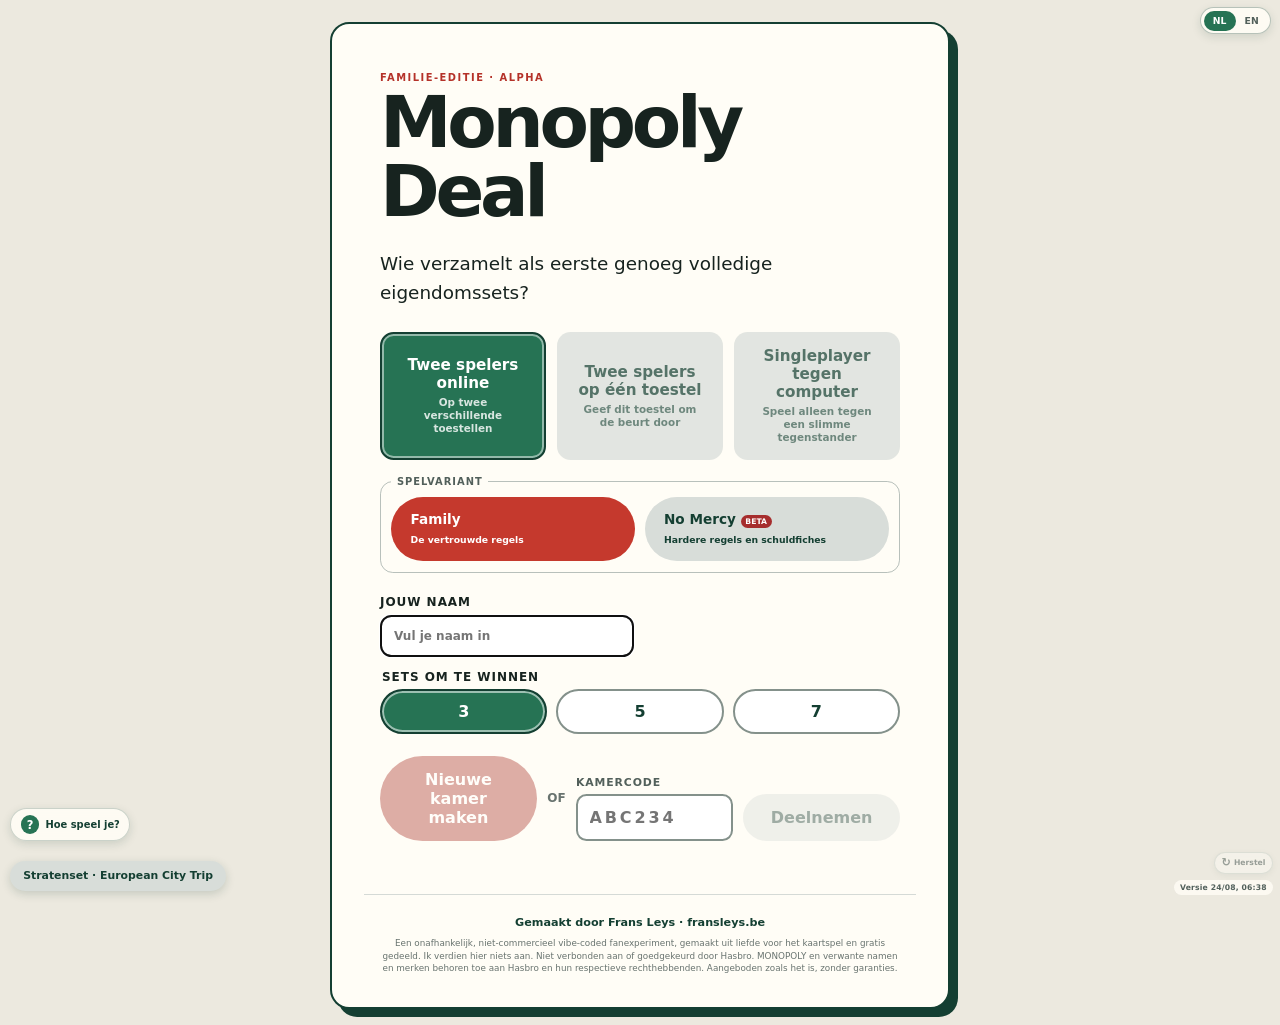
==== commit f4d38a8a: "Publish short-layout reaction fix" ====
--- a/deal/index.html
+++ b/deal/index.html
@@ -5,8 +5,8 @@
     <meta name="viewport" content="width=device-width, initial-scale=1.0" />
     <meta name="theme-color" content="#143f32" />
     <title>Monopoly Deal — Familie-editie</title>
-    <script type="module" crossorigin src="./assets/index-D0VRWWbS.js"></script>
-    <link rel="stylesheet" crossorigin href="./assets/index-BrQSG_Y7.css">
+    <script type="module" crossorigin src="./assets/index-CCHt8Igz.js"></script>
+    <link rel="stylesheet" crossorigin href="./assets/index-BqJ5jTk3.css">
   </head>
   <body><div id="root"></div></body>
 </html>
--- a/deal/assets/index-BqJ5jTk3.css
+++ b/deal/assets/index-BqJ5jTk3.css
@@ -0,0 +1 @@
+:root{color:#17231f;font-synthesis:none;background:#ece9df;font-family:Inter,ui-rounded,system-ui,sans-serif}*{box-sizing:border-box}body{min-width:320px;min-height:100vh;margin:0}.drag-handle{cursor:grab;touch-action:none;-webkit-user-select:none;user-select:none;justify-content:space-between;align-items:center;gap:1rem;margin:-.3rem -.3rem .35rem;padding:.3rem;display:flex}.drag-handle .eyebrow{margin:0}.drag-handle>small{color:#73807b;text-transform:uppercase;letter-spacing:.06em;font-size:.52rem;font-weight:800}.dragging-panel,.dragging-panel *{cursor:grabbing!important}[data-draggable-panel].is-dragged,.payment-prompt.is-dragged{top:var(--drag-top)!important;bottom:auto!important;right:auto!important;left:var(--drag-left)!important;margin:0!important;transform:none!important}.payment-prompt .payment-reason{cursor:grab;touch-action:none;-webkit-user-select:none;user-select:none}.payment-prompt .payment-reason:before{content:"Versleep betalingsvenster";color:#52605b;letter-spacing:.05em;text-transform:uppercase;background:#e7ebe7;border-radius:999px;width:max-content;margin:0 0 .35rem;padding:.2rem .42rem;font-size:.5rem;font-weight:850;display:block}.app-version{z-index:30;right:max(.45rem,env(safe-area-inset-right));bottom:max(.3rem,env(safe-area-inset-bottom));color:#52605b;letter-spacing:.02em;pointer-events:none;-webkit-backdrop-filter:blur(4px);backdrop-filter:blur(4px);background:#fffdf6d1;border-radius:999px;padding:.2rem .38rem;font-size:.48rem;font-weight:750;position:fixed}.local-data-reset-trigger{z-index:31;right:max(.45rem,env(safe-area-inset-right));bottom:max(1.65rem,calc(env(safe-area-inset-bottom) + 1.35rem));color:#52605b;opacity:.55;-webkit-backdrop-filter:blur(4px);backdrop-filter:blur(4px);background:#fffdf6c7;border:1px solid #143f322e;align-items:center;gap:.2rem;padding:.22rem .4rem;font-size:.48rem;font-weight:800;display:flex;position:fixed;box-shadow:0 2px 7px #143f321a}.local-data-reset-trigger:hover,.local-data-reset-trigger:focus-visible{opacity:1}.local-data-reset-trigger>span{font-size:.7rem}.local-reset-backdrop{z-index:260;-webkit-backdrop-filter:blur(7px);backdrop-filter:blur(7px);background:#0c1f19b8;place-items:center;padding:1rem;display:grid;position:fixed;inset:0}.local-reset-dialog{background:#fffdf6;border:3px solid #143f32;border-radius:1rem;width:min(620px,100%);max-height:calc(100dvh - 2rem);padding:clamp(1.2rem,4vw,2rem);overflow:auto;box-shadow:9px 11px #143f32}.local-reset-dialog h2{margin-bottom:.65rem;font-size:clamp(1.45rem,4vw,2rem)}.local-reset-dialog>p:not(.eyebrow){color:#52605b;line-height:1.5}.local-reset-warning{background:#fff3d7;border-left:5px solid #c17b23;border-radius:.55rem;gap:.25rem;margin:1rem 0;padding:.8rem;display:grid}.local-reset-warning span{color:#694a24;font-size:.7rem;line-height:1.4}.local-reset-warning.danger{background:#fff0e8;border-color:#b53229}.local-reset-warning.danger span{color:#782a23}.local-reset-actions{flex-wrap:wrap;justify-content:flex-end;gap:.55rem;display:flex}.local-reset-actions button{padding:.65rem .85rem;font-size:.68rem}@media (width<=650px){.local-reset-actions{flex-direction:column;align-items:stretch}.local-reset-actions button{width:100%}}.update-notice{z-index:200;left:50%;bottom:max(1rem,env(safe-area-inset-bottom));color:#143f32;background:#fff6d7;border:2px solid #143f32;border-radius:.9rem;justify-content:space-between;align-items:center;gap:1rem;width:min(520px,100vw - 2rem);padding:.8rem .9rem .8rem 1rem;display:flex;position:fixed;translate:-50%;box-shadow:6px 7px #143f32,0 16px 40px #143f3240}.update-notice div{gap:.14rem;display:grid}.update-notice strong{font-size:.85rem}.update-notice span{color:#52605b;font-size:.66rem}.update-notice button{flex:none;padding:.62rem .85rem;font-size:.7rem}@media (width<=520px){.update-notice{flex-direction:column;align-items:stretch}.update-notice button{width:100%}}.street-set-launcher>button{z-index:35;left:max(.65rem,env(safe-area-inset-left));bottom:max(.55rem,env(safe-area-inset-bottom));padding:.55rem .8rem;font-size:.68rem;position:fixed;box-shadow:0 3px 10px #143f322e}body:not(:has(.hero)) .street-set-launcher>button{display:none}.street-set-backdrop{z-index:180;align-items:start;overflow:auto}.street-set-manager{width:min(1080px,100%);max-height:calc(100dvh - 2rem);margin:auto;padding:1rem;overflow:auto}.street-set-manager>header{z-index:10;background:#fffdf6;align-items:center;padding:.6rem 0 .8rem;position:sticky;top:-1rem}.street-set-manager>header h1{font-size:clamp(2rem,5vw,3.5rem)}.street-set-library{grid-template-columns:repeat(auto-fit,minmax(250px,1fr));gap:1rem;padding:1rem 0;display:grid}.street-set-library>section{background:#f7f5ed;border:1px solid #c8cec9;border-radius:.8rem;padding:1rem}.street-set-library h2{font-size:1.05rem}.street-set-options{gap:.5rem;display:grid}.street-set-options button{text-align:left;border-radius:.65rem;justify-items:start;display:grid}.street-set-options small{opacity:.8}.new-street-set{align-content:start;gap:.65rem;display:grid}.new-street-set p{color:#52605b;margin:0;font-size:.75rem}.new-street-set label,.editor-toolbar label,.street-fields label{color:#52605b;text-transform:uppercase;letter-spacing:.06em;gap:.25rem;font-size:.62rem;font-weight:850;display:grid}.new-street-set input,.editor-toolbar input,.street-fields input{color:#17231f;width:100%;font:inherit;text-transform:none;letter-spacing:0;background:#fff;border:2px solid #84918b;border-radius:.55rem;padding:.65rem}.street-set-message{color:#52605b;margin:0}.editor-toolbar{z-index:9;background:#edf1ed;border-radius:.7rem;justify-content:space-between;align-items:end;gap:1rem;padding:.7rem;display:flex;position:sticky;top:74px;box-shadow:0 3px 12px #143f321a}.editor-toolbar label{flex:1}.editor-toolbar>div,.editor-footer>div{gap:.5rem;display:flex}.editor-privacy{color:#52605b;background:#edf7ef;border-left:4px solid #267354;border-radius:.45rem;margin:.8rem 0;padding:.65rem .8rem;font-size:.72rem}.street-groups{gap:.8rem;display:grid}.street-group{--group:#84918b;border:1px solid #c8cec9;border-left:8px solid var(--group);background:#faf9f4;border-radius:.75rem;padding:.8rem}.street-group>div:first-child{justify-content:space-between;align-items:baseline;display:flex}.street-group h2{margin:0;font-size:1rem}.street-group small{color:#52605b}.street-fields{grid-template-columns:repeat(auto-fit,minmax(190px,1fr));gap:.6rem;margin-top:.6rem;display:grid}.street-fields article{background:#fff;border-radius:.55rem;gap:.4rem;padding:.65rem;display:grid}.street-fields article>strong{font-size:.68rem}.editor-footer{z-index:9;background:#fffdf6;border-top:2px solid #143f32;justify-content:space-between;align-items:center;gap:1rem;margin-top:1rem;padding:.8rem;display:flex;position:sticky;bottom:-1rem}.editor-footer p{color:#52605b;margin:0;font-size:.7rem}@media (width<=700px){.editor-toolbar,.editor-footer{flex-direction:column;align-items:stretch}.editor-toolbar>div,.editor-footer>div{width:100%}.editor-toolbar button,.editor-footer button{flex:1}.street-set-manager{padding:.7rem}.street-set-manager>header{top:-.7rem}}button{color:#fff;font:inherit;cursor:pointer;background:#c5392d;border:0;border-radius:999px;padding:.85rem 1.2rem;font-weight:750}button:focus-visible{outline-offset:3px;outline:4px solid #efb93f}button.secondary{color:#143f32;background:#d8ddd9}button:disabled{cursor:not-allowed}main{width:min(1100px,100%);margin:0 auto;padding:clamp(1rem,4vw,3rem)}main.setup{place-items:center;min-height:100vh;display:grid}.game-recovery .panel{width:min(620px,100%)}.game-recovery details{color:#52605b;margin-top:1rem}.game-recovery code{overflow-wrap:anywhere;background:#ece9df;border-radius:.45rem;margin-top:.45rem;padding:.55rem;display:block}header{border-bottom:2px solid #143f32;justify-content:space-between;align-items:end;padding-bottom:1rem;display:flex}.top-controls{justify-content:flex-end;align-items:end;gap:1.5rem;display:flex}.top-controls .table-piles{margin:0 0 .85rem}.top-controls .pile strong{inset:.3rem .3rem auto auto;translate:none;box-shadow:0 1px 4px #143f3233}h1,h2,p{margin-top:0}h1{letter-spacing:-.06em;margin-bottom:0;font-size:clamp(2rem,7vw,4.5rem);line-height:.95}.eyebrow{color:#b53229;text-transform:uppercase;letter-spacing:.15em;font-size:.75rem;font-weight:850}.actions{text-align:right;display:grid}.actions strong{color:#b53229;font-size:3rem;line-height:1}.actions.empty{color:#fff;background:#b53229;border-radius:.7rem;padding:.55rem .75rem}.actions.empty strong{color:#fff}.status{color:#52605b;min-height:2.8rem;padding:.8rem 0}.panel{background:#fffdf6;border:2px solid #143f32;border-radius:1.2rem;padding:clamp(1.4rem,4vw,3rem);box-shadow:8px 8px #143f32}.hero,.handoff{max-width:620px}.hero p:not(.eyebrow),.handoff p:not(.eyebrow){margin:1.5rem 0;font-size:1.15rem;line-height:1.6}.project-footer{text-align:center;border-top:1px solid #d5dad6;margin:1.25rem -1rem -1rem;padding:1rem 1rem 0}.project-footer a{color:#143f32;font-size:.7rem;font-weight:900;text-decoration:none}.project-footer a:hover{text-decoration:underline}.project-footer p{color:#68736f;max-width:520px;margin:.42rem auto 0!important;font-size:.55rem!important;line-height:1.45!important}.tutorial-launcher{z-index:36;left:max(.65rem,env(safe-area-inset-left));bottom:max(3.7rem,calc(env(safe-area-inset-bottom) + 3.2rem));color:#143f32;-webkit-backdrop-filter:blur(5px);backdrop-filter:blur(5px);background:#fffdf6e6;border:1px solid #143f3238;align-items:center;gap:.38rem;padding:.38rem .6rem;font-size:.62rem;display:flex;position:fixed;box-shadow:0 3px 10px #143f3226}.tutorial-launcher b{color:#fff;background:#267354;border-radius:50%;place-items:center;width:1.15rem;height:1.15rem;font-size:.72rem;display:grid}.tutorial-backdrop{z-index:250;-webkit-backdrop-filter:blur(9px);backdrop-filter:blur(9px);background:#0c1f19c7;place-items:center;padding:1rem;display:grid;position:fixed;inset:0}.tutorial-book{background:#f5f1e5;border:3px solid #143f32;border-radius:1.15rem;grid-template-rows:auto auto minmax(0,1fr) auto;width:min(960px,100%);height:min(650px,100dvh - 2rem);display:grid;overflow:hidden;box-shadow:10px 12px #143f32}.tutorial-header{border-bottom:1px solid #bdc6c0;align-items:center;padding:.75rem 1rem}.tutorial-header>div{align-items:baseline;gap:.8rem;display:flex}.tutorial-header .eyebrow{margin:0}.tutorial-header strong{color:#52605b;font-size:.65rem}.tutorial-header>button{width:2rem;height:2rem;padding:0;font-size:1.2rem}.tutorial-progress{background:0 0;grid-template-columns:repeat(7,1fr);gap:.35rem;padding:.5rem 1rem;display:grid;position:static}.tutorial-progress button{background:#c8cfca;border-radius:999px;height:.32rem;min-height:0;padding:0}.tutorial-progress button.active{background:#c5392d}.tutorial-page{grid-template-columns:minmax(0,1.2fr) minmax(280px,.8fr);gap:1.2rem;min-height:0;padding:1rem 1.2rem;display:grid;overflow:auto}.tutorial-visual{background:#fffdf6 radial-gradient(#143f3214 1px,#0000 1px) 0 0/18px 18px;border:2px solid #143f32;border-radius:1rem;place-items:center;min-height:330px;display:grid;position:relative;overflow:hidden}.tutorial-copy{align-self:center}.tutorial-number{color:#c5392d;letter-spacing:.14em;margin:0 0 .3rem;font-size:.68rem;font-weight:950}.tutorial-copy h2{letter-spacing:-.045em;margin:0 0 .75rem;font-size:clamp(1.8rem,4vw,3.25rem);line-height:.95}.tutorial-copy>p:not(.tutorial-number){color:#52605b;font-size:.86rem;line-height:1.55}.tutorial-copy aside{color:#604a20;background:#fff6d7;border-left:5px solid #efb93f;border-radius:.45rem;padding:.7rem .8rem;font-size:.72rem;line-height:1.4}.tutorial-controls{background:#ece8dc;border-top:1px solid #bdc6c0;justify-content:space-between;padding:.65rem 1rem;display:flex}.tutorial-controls button{min-width:120px;padding:.62rem .85rem;font-size:.68rem}.replay-tutorial{opacity:.7;padding:.35rem .55rem;font-size:.52rem;position:absolute;bottom:.6rem;right:.6rem}.tutorial-scene{justify-content:center;align-items:center;gap:.7rem;width:88%;height:76%;display:flex;position:relative}.tutorial-card{aspect-ratio:5/7;color:#143f32;text-align:center;background:#fffdf6;border:2px solid #143f32;border-radius:.55rem;place-items:center;width:78px;padding:.45rem;font-size:.56rem;font-weight:950;display:grid;position:relative;box-shadow:3px 4px #143f32}.tutorial-property{align-items:start;padding-top:1.7rem}.tutorial-property>i{background:var(--tutorial-colour);border-bottom:2px solid #143f32;height:1.25rem;position:absolute;inset:0 0 auto}.tutorial-action{color:#fff;background:#d76537}.scene-sets{align-items:flex-end}.tutorial-set{border:2px dashed #8d9993;border-top:6px solid #d85b9d;border-radius:.7rem;gap:.35rem;padding:.65rem;display:flex;position:relative}.tutorial-set>strong{color:#267354;opacity:0;font-size:.65rem;animation:.5s 2.2s forwards tutorial-complete;position:absolute;top:-1.55rem;left:.65rem}.scene-sets .card-a{animation:.45s .2s both deal-set}.scene-sets .card-b{animation:.45s .8s both deal-set}.scene-sets .card-c{animation:.45s 1.4s both deal-set}.set-counter{color:#fff;background:#267354;border-radius:.6rem;align-items:baseline;gap:.2rem;padding:.5rem;animation:.4s 2.2s both counter-pop;display:flex}.set-counter b{font-size:1.5rem}.set-counter span{font-size:.55rem}.scene-turn{justify-content:space-around}.turn-step{text-align:center;justify-items:center;gap:.35rem;display:grid}.turn-step>b{color:#fff;background:#c5392d;border-radius:50%;place-items:center;width:1.25rem;height:1.25rem;font-size:.6rem;display:grid}.turn-step>strong{font-size:.62rem}.turn-arrow{color:#8b9690;font-size:1.5rem}.mini-deck{background:#c5392d;border:2px solid #143f32;border-radius:.4rem;width:48px;height:67px;animation:1.8s infinite draw-pulse;box-shadow:5px 2px #fffdf6,7px 4px #143f32}.action-token,.hand-seven{color:#fff;background:#267354;border-radius:50%;place-items:center;width:58px;height:58px;font-size:1.5rem;font-weight:950;display:grid}.action-token{animation:3s step-end infinite action-count}.hand-seven{color:#143f32;background:#efb93f}.source-card{animation:3.4s ease-in-out infinite source-choice}.destination{color:#52605b;border:2px dashed #8d9993;border-radius:.65rem;justify-items:center;gap:.35rem;padding:.7rem;display:grid}.destination>span{font-size:2rem}.destination>strong{font-size:.62rem}.table-destination{animation:3.4s .8s infinite target-glow}.bank-destination{animation:3.4s 2.1s infinite target-glow}.wildcard-card{aspect-ratio:5/7;background:#fff;border:2px solid #143f32;border-radius:.55rem;place-items:center;width:82px;display:grid;position:relative;overflow:hidden;box-shadow:3px 4px #143f32}.wildcard-card i{background:#ef922d;position:absolute;inset:0 50% 0 0}.wildcard-card i:nth-child(2){background:#d85b9d;inset:0 0 0 50%}.wildcard-card strong{z-index:2;color:#fff;background:#143f32;padding:.3rem;font-size:.55rem;animation:2.8s infinite wildcard-flip}.scene-plus,.scene-arrow{font-size:1.4rem;font-weight:900}.building-stack{gap:.25rem;font-size:1.7rem;display:grid}.building-stack span{animation:.4s 1.5s both building-in}.building-stack span+span{animation-delay:2.1s}.scene-payment{justify-content:space-around}.rent-source{justify-items:center;gap:.55rem;display:grid}.rent-source>strong{color:#fff;background:#c5392d;border-radius:999px;padding:.35rem .55rem;font-size:.65rem}.payment-arrow{font-size:1.2rem;font-weight:950;animation:2.4s infinite money-travel}.payment-bank{gap:.35rem;display:flex}.payment-bank span{aspect-ratio:5/7;color:#174a39;background:#8fcdb0;border:2px solid #143f32;border-radius:.45rem;place-items:center;width:58px;font-weight:950;animation:.4s 1.2s both payment-select;display:grid;box-shadow:2px 3px #143f32}.payment-bank span+span{color:#183f61;background:#83bfe1;animation-delay:1.55s}.scene-attacks{justify-content:space-around}.attack-side{justify-items:center;gap:.4rem;display:grid}.attack-side small{color:#52605b;font-size:.55rem}.attack-card-token{color:#fff;background:#d7781f;border:2px solid #143f32;border-radius:.5rem;padding:.6rem .45rem;font-size:.52rem;font-weight:950;rotate:-4deg}.steal-arrow{font-size:2rem;font-weight:950;animation:1.6s infinite steal-point}.safe-side{width:82px}.shield{color:#267354;background:#edf7ef;border:3px solid #267354;border-radius:50% 50% 45% 45%;place-items:center;width:70px;height:90px;font-size:2rem;display:grid}.stolen-property{animation:2.6s infinite steal-card}.scene-reaction{justify-content:space-around}.tutorial-no{color:#fff;background:#c5392d;animation:.55s .8s both no-block}.versus{font-size:2rem;font-weight:950;animation:.35s .8s both versus-burst}.win-badge{color:#267354;background:#edf7ef;border:3px solid #267354;border-radius:50%;justify-items:center;padding:.65rem;animation:.55s 1.55s both win-pop;display:grid}.win-badge strong{font-size:1.4rem}.win-badge span{font-size:.55rem;font-weight:900}@keyframes deal-set{0%{opacity:0;translate:0 -55px;rotate:-8deg}to{opacity:1;translate:0;rotate:0}}@keyframes tutorial-complete{to{opacity:1;translate:0 -2px}}@keyframes counter-pop{0%{opacity:0;scale:.6}to{opacity:1;scale:1}}@keyframes draw-pulse{50%{translate:12px -5px;rotate:5deg}}@keyframes action-count{0%{font-size:0}0%{font-size:1.5rem}33%{font-size:0}33%{font-size:1.5rem}66%{font-size:0}66%{font-size:1.5rem}}@keyframes source-choice{25%{translate:85px}55%{translate:-85px}80%,to{translate:0}}@keyframes target-glow{12%,28%{box-shadow:0 0 0 5px #efb93f80}}@keyframes wildcard-flip{50%{rotate:180deg}}@keyframes building-in{0%{opacity:0;translate:0 -20px}to{opacity:1;translate:0}}@keyframes money-travel{50%{color:#c5392d;translate:18px}}@keyframes payment-select{0%{opacity:.5;translate:0 15px}to{opacity:1;translate:0}}@keyframes steal-point{50%{translate:-10px}}@keyframes steal-card{55%,85%{translate:165px;rotate:5deg}}@keyframes no-block{0%{opacity:0;translate:50px;rotate:9deg}to{opacity:1;translate:0;rotate:-3deg}}@keyframes versus-burst{0%{opacity:0;scale:2.5}to{opacity:1;scale:1}}@keyframes win-pop{0%{opacity:0;rotate:-12deg;scale:.4}to{opacity:1;scale:1;rotate:0}}@media (width<=760px){.tutorial-book{height:calc(100dvh - 1rem)}.tutorial-backdrop{padding:.5rem}.tutorial-page{grid-template-columns:1fr;gap:.65rem}.tutorial-visual{min-height:230px}.tutorial-copy{align-self:start}.tutorial-copy h2{font-size:1.65rem}.tutorial-copy>p:not(.tutorial-number){font-size:.7rem}.tutorial-copy aside{font-size:.62rem}.tutorial-scene{scale:.8}.tutorial-controls button{min-width:105px}.tutorial-launcher span{display:none}.tutorial-launcher{justify-content:center;width:2rem;height:2rem;padding:0}}@media (prefers-reduced-motion:reduce){.tutorial-book *{animation:none!important}.tutorial-set>strong,.set-counter,.building-stack span,.tutorial-no,.versus,.win-badge{opacity:1!important}}.tutorial-game-card>.card.action-title-long .action-copy>span{font-size:.48rem!important}.tutorial-game-card>.card.action-title-xlong .action-copy>span{font-size:.42rem!important}.tutorial-game-card{aspect-ratio:5/7;flex:0 0 86px;width:86px;display:block;position:relative}.tutorial-game-card>.card{pointer-events:none;width:100%!important;min-width:0!important;height:100%!important;min-height:0!important;box-shadow:3px 4px #143f32!important}.tutorial-game-card>.card .action-copy{inset:43% .42rem .35rem}.tutorial-game-card>.card .action-copy>small{font-size:.34rem}.tutorial-game-card>.card .action-copy>span{padding-right:1.15rem!important;font-size:.55rem!important}.tutorial-game-card>.card .action-copy>em{font-size:.35rem}.tutorial-game-card>.card:not(.money-card):not(.dual-face)>strong{width:1.2rem!important;height:1.2rem!important;font-size:.45rem!important;top:.25rem!important;right:.25rem!important}.tutorial-game-card>.card.action-card .card-symbol{font-size:1.55rem!important}.tutorial-game-card>.card.action-card .card-symbol-just_say_no{font-size:1.65rem!important}.tutorial-game-card>.card.action-card .card-symbol-dealbreaker{scale:.75}.scene-sets{gap:.35rem;width:98%}.scene-sets .tutorial-set{gap:.2rem;padding:.45rem}.scene-sets .tutorial-card{width:54px;font-size:.39rem}.tutorial-set-wild{border-top-color:#65c8e6}.set-wildcard{background:#fff;padding:0;overflow:hidden}.set-wildcard>i{background:#65c8e6;position:absolute;inset:0 50% 0 0}.set-wildcard>i:nth-child(2){background:#ef922d;inset:0 0 0 50%}.set-wildcard>b{z-index:2;color:#fff;background:#143f32;padding:.2rem;font-size:.42rem}.tutorial-set-wild>strong{color:#267354}.scene-turn .mini-deck,.scene-turn .action-token{animation:none}.turn-step>small{color:#68736f;max-width:100px;font-size:.43rem;line-height:1.25}.end-turn-token{color:#fff;background:#c5392d;border-radius:50%;place-items:center;width:58px;height:58px;font-size:1.55rem;font-weight:950;display:grid}.scene-destinations{justify-content:space-between}.scene-destinations .source-card{animation:3.4s ease-in-out infinite source-choice;position:relative;left:auto}.scene-destinations .destination{min-width:105px}.scene-buildings{gap:.45rem;width:96%}.building-set{border:2px solid #ef922d;border-top-width:6px;border-radius:.65rem;gap:.25rem;padding:.45rem;display:flex;position:relative}.building-set>.tutorial-card{width:58px;font-size:.4rem}.building-set>strong{color:#267354;font-size:.52rem;position:absolute;top:-1.45rem;left:.4rem}.building-card-step{justify-items:center;gap:.3rem;display:grid}.building-card-step>small{color:#fff;background:#267354;border-radius:999px;padding:.2rem .35rem;font-size:.48rem;font-weight:900}.scene-attacks{align-items:stretch;gap:.45rem;width:98%}.attack-example{text-align:center;background:#fffdf6cc;border:1px solid #c4ccc7;border-radius:.65rem;flex:1;grid-template-rows:auto minmax(2rem,auto) auto;align-content:center;justify-items:center;gap:.4rem;min-width:0;padding:.5rem;display:grid}.attack-example>strong{font-size:.48rem;line-height:1.25}.attack-example>span:last-child{color:#267354;font-size:1rem;font-weight:950}.scene-reaction{isolation:isolate}.hostile-card-stack{width:190px;height:150px;position:relative}.hostile-card-stack>.tutorial-game-card{position:absolute;top:8px;left:42px;rotate:-12deg}.hostile-card-stack>.tutorial-game-card:nth-child(2){rotate:0;top:3px;left:72px}.hostile-card-stack>.tutorial-game-card:nth-child(3){top:8px;left:102px;rotate:12deg}.scene-reaction>.blocking-no-card{z-index:5;flex-basis:104px;width:104px;animation:.55s .65s both no-block;position:absolute;top:50%;left:41%;translate:-50% -50%;rotate:-5deg}.blocked-stamp{z-index:6;color:#b53229;background:#fffdf6e6;border:3px solid #b53229;padding:.25rem .45rem;font-size:.65rem;font-weight:950;animation:.35s 1.15s both versus-burst;position:absolute;top:72%;left:42%;translate:-50% -50%;rotate:-7deg}.scene-reaction .win-badge{margin-left:auto}@media (width<=760px){.tutorial-game-card{flex-basis:74px;width:74px}.scene-sets .tutorial-card{width:46px}.scene-attacks .tutorial-game-card{flex-basis:70px;width:70px}.scene-reaction>.blocking-no-card{flex-basis:88px;width:88px}}.hero .recovery-warning{color:#782a23;background:#fff0e8;border-left:4px solid #c5392d;border-radius:.4rem;padding:.8rem 1rem;font-size:.82rem!important;line-height:1.45!important}.setup-fields{grid-template-columns:1fr 1fr;gap:.8rem;margin:1.4rem 0;display:grid}.setup-fields label{text-transform:uppercase;letter-spacing:.08em;gap:.35rem;font-size:.75rem;font-weight:850;display:grid}.setup-fields label:last-child{grid-column:1/-1}.setup-fields input,.setup-fields select{color:#17231f;min-width:0;font:inherit;text-transform:none;letter-spacing:0;background:#fff;border:2px solid #84918b;border-radius:.65rem;padding:.75rem}.winning-target{border:0;grid-column:1/-1;gap:.55rem;margin:0;padding:0;display:flex}.winning-target legend{text-transform:uppercase;letter-spacing:.08em;width:100%;margin-bottom:.35rem;font-size:.75rem;font-weight:850}.winning-target button{color:#143f32;background:#fff;border:2px solid #84918b;flex:1;padding:.68rem}.winning-target button.selected{color:#fff;background:#267354;border-color:#143f32;box-shadow:inset 0 0 0 2px #ffffff8c}.mode-choice{grid-template-columns:1fr 1fr;gap:.7rem;margin:1rem 0;display:grid}.mode-choice button{border:2px solid #0000;border-radius:.85rem;align-content:center;gap:.25rem;min-height:76px;display:grid}.mode-choice button strong{font-size:.95rem}.mode-choice button small{opacity:.82;font-size:.65rem;font-weight:650;line-height:1.25}.mode-choice button.selected{background:#267354;border-color:#143f32;box-shadow:inset 0 0 0 2px #ffffff80}.mode-choice.has-selection button:not(.selected){opacity:.72}.mode-prompt{color:#52605b;text-align:center;font-weight:800;margin:.2rem 0 0!important;font-size:.75rem!important}.setup-details{animation:.22s ease-out both setup-details-in}@keyframes setup-details-in{0%{opacity:0;translate:0 -8px}to{opacity:1;translate:0}}.online-actions{grid-template-columns:1fr auto 1fr 1fr;align-items:end;gap:.65rem;display:grid}.online-actions>span{color:#68736f;text-transform:uppercase;align-self:center;font-size:.75rem;font-weight:800}.online-actions label{color:#52605b;text-transform:uppercase;letter-spacing:.08em;gap:.32rem;font-size:.68rem;font-weight:850;display:grid}.online-actions input{color:#143f32;letter-spacing:.18em;text-transform:uppercase;background:#fff;border:2px solid #84918b;border-radius:.65rem;width:100%;padding:.72rem;font:900 1rem/1 system-ui}.setup-message{color:#52605b;min-height:1.3rem!important;margin:.8rem 0 0!important;font-size:.75rem!important;line-height:1.35!important}.online-waiting{text-align:center;width:min(600px,100%)}.online-waiting h1{font-size:clamp(2.4rem,7vw,4.5rem)}.room-code{color:#b53229;letter-spacing:.16em;background:#fff6d7;border:3px solid #143f32;border-radius:.75rem;margin:.6rem 0 1rem;padding:.65rem 1rem;font-size:clamp(2rem,8vw,4rem);font-weight:950;display:inline-block;box-shadow:5px 6px #143f32}.online-pulse{color:#267354;align-items:center;gap:.45rem;font-weight:850;display:inline-flex}.online-pulse:before{content:"";background:#35a56f;border-radius:50%;width:.65rem;height:.65rem;animation:1.5s infinite online-pulse;box-shadow:0 0 #35a56f73}@keyframes online-pulse{50%{box-shadow:0 0 0 7px #35a56f00}}.online-turn-status{color:#52605b;background:#eef6ef;border-radius:.65rem;justify-content:space-between;align-items:center;gap:1rem;margin:.6rem 0;padding:.65rem .8rem;font-size:.72rem;display:flex}.online-opponent-turn{grid-template-rows:auto auto minmax(0,1fr) auto!important;grid-template-areas:"header""status""table""controls"!important}.online-opponent-turn>.online-turn-status{grid-area:status}.online-opponent-turn>nav{grid-area:controls}.hero>button:disabled,.online-actions button:disabled{opacity:.42;filter:grayscale(.2)}.online-impact-card{z-index:115;-webkit-backdrop-filter:blur(8px);backdrop-filter:blur(8px);pointer-events:none;background:#fffdf6f7;border:3px solid #143f32;border-radius:1rem;align-items:center;gap:1rem;width:min(440px,100vw - 2rem);min-height:176px;padding:.85rem 3rem .85rem 1rem;animation:.38s cubic-bezier(.16,.84,.22,1.12) both online-impact-in;display:flex;position:fixed;top:50%;left:50%;translate:-50% -50%;box-shadow:9px 11px #143f32,0 22px 50px #143f3240}.online-impact-card.targeted{background:#fff4df;border-color:#b53229;box-shadow:9px 11px #143f32,0 22px 55px #b5322957}.online-impact-visual{aspect-ratio:5/7;flex:0 0 104px;align-self:center;width:104px;min-width:104px;min-height:145px;display:grid}.online-impact-visual>.card{pointer-events:none;overflow:hidden;box-shadow:3px 4px #143f32;aspect-ratio:5/7!important;width:104px!important;min-width:104px!important;height:auto!important;min-height:145px!important;max-height:none!important}.online-impact-visual>.card.action-card span{width:4.25rem;min-height:4.25rem;padding:.35rem;font-size:.5rem}.online-impact-visual>.card:not(.money-card):not(.dual-face)>strong{width:1.8rem;height:1.8rem;font-size:.58rem;bottom:.35rem;right:.35rem}.online-impact-copy{flex:1;min-width:0}.online-impact-card .eyebrow{margin-bottom:.28rem}.online-impact-card h2{margin:0 0 .35rem;font-size:1.35rem;line-height:1}.online-impact-copy>span{color:#52605b;font-size:.72rem}.online-impact-timer{width:2rem;height:2rem;position:absolute;top:.65rem;right:.65rem}.online-impact-timer svg{width:100%;height:100%;rotate:-90deg}.online-impact-timer circle{fill:none;stroke:#d8ddd9;stroke-width:3px}.online-impact-timer .timer-progress{stroke:#c5392d;stroke-linecap:round;stroke-dasharray:1;stroke-dashoffset:1px;animation:4s linear forwards online-impact-timer}.online-impact-amount{color:#fff;background:#c5392d;border-radius:999px;padding:.45rem .65rem;font-size:.78rem;display:inline-block;box-shadow:0 0 0 3px #efb93f}.discard-pile{transition:box-shadow .2s}.online-opponent-turn .discard-pile{box-shadow:2px 3px #143f32,0 0 0 3px #efb93f47}@keyframes online-impact-in{0%{opacity:0;translate:-50% calc(-50% - 35px);rotate:-3deg;scale:.55}to{opacity:1;translate:-50% -50%;scale:1;rotate:0}}@keyframes online-impact-timer{to{stroke-dashoffset:0}}.deck-reshuffle-notice{z-index:190;pointer-events:none;background:#fffaebfa;border:4px solid #143f32;border-radius:1rem;align-items:center;gap:1.2rem;width:min(500px,100vw - 2rem);padding:1.1rem 1.25rem;animation:3s both reshuffle-notice;display:flex;position:fixed;top:46%;left:50%;overflow:hidden;translate:-50% -50%;box-shadow:10px 12px #143f32,0 24px 55px #143f324d}.deck-reshuffle-notice h2{margin:.1rem 0 .3rem;font-size:1.3rem;line-height:1}.deck-reshuffle-notice span{color:#52605b;font-size:.7rem}.reshuffle-cards{flex:0 0 92px;width:92px;height:105px;position:relative}.reshuffle-cards i{aspect-ratio:5/7;background:#c5392d;border:3px solid #143f32;border-radius:.45rem;width:58px;position:absolute;top:8px;left:20px;box-shadow:3px 4px #143f32}.reshuffle-cards i:after{content:"";border:2px solid #ffffffa6;border-radius:50%;position:absolute;inset:7px}.reshuffle-cards i:first-child{animation:1s ease-in-out 2 shuffle-left}.reshuffle-cards i:nth-child(2){background:#efb93f;animation:1s ease-in-out .12s 2 shuffle-right}.reshuffle-cards i:nth-child(3){background:#267354;animation:1s ease-in-out .24s 2 shuffle-center}.reshuffle-timer{transform-origin:0;background:#c5392d;width:100%;height:5px;animation:3s linear both reshuffle-progress;position:absolute;bottom:0;left:0}@keyframes shuffle-left{50%{translate:-28px -10px;rotate:-12deg}}@keyframes shuffle-right{50%{translate:30px 8px;rotate:13deg}}@keyframes shuffle-center{50%{translate:0 -17px;rotate:-3deg}}@keyframes reshuffle-notice{0%{opacity:0;scale:.7}12%,82%{opacity:1;scale:1}to{opacity:0;scale:.94}}@keyframes reshuffle-progress{0%{scale:1}to{scale:0 1}}@media (width<=560px){.deck-reshuffle-notice{gap:.7rem;padding:.85rem}.reshuffle-cards{flex-basis:72px;width:72px;scale:.82}.deck-reshuffle-notice h2{font-size:1rem}}.online-departed{text-align:center;max-width:620px}.online-departed h1{font-size:clamp(2.2rem,6vw,4rem);line-height:1}.online-turn-status.connection-lost{color:#6e4218;background:#fff3d7;border:2px solid #c17b23}.offline-dot{align-items:center;gap:.45rem;font-weight:900;display:inline-flex}.offline-dot:before{content:"";background:#c17b23;border-radius:50%;width:.65rem;height:.65rem;box-shadow:0 0 0 4px #c17b232e}.online-turn-status.connected{z-index:34;right:max(.45rem,env(safe-area-inset-right));bottom:max(.35rem,env(safe-area-inset-bottom));-webkit-backdrop-filter:blur(6px);backdrop-filter:blur(6px);pointer-events:none;background:#eef6efd1;border:1px solid #26735438;width:auto;margin:0;padding:.28rem .48rem;position:fixed;box-shadow:0 3px 10px #143f321f}.online-turn-status.connected .online-pulse{opacity:.76;gap:.3rem;font-size:.56rem}.online-turn-status.connected .online-pulse:before{width:.42rem;height:.42rem;animation:none}@media (width<=700px){.online-actions{grid-template-columns:1fr 1fr}.online-actions>span{display:none}.online-actions label{grid-column:1/-1}}.ai-thinking{text-align:center}.thinking-dots{justify-content:center;gap:.45rem;display:flex}.thinking-dots i{background:#c5392d;border-radius:50%;width:.7rem;height:.7rem;animation:1s ease-in-out infinite thinking}.thinking-dots i:nth-child(2){animation-delay:.15s}.thinking-dots i:nth-child(3){animation-delay:.3s}@keyframes thinking{50%{opacity:.3;transform:translateY(-4px)}}.computer-status{background:#fff6df;border-left:6px solid #c5392d;border-radius:.65rem;justify-content:space-between;align-items:center;gap:1rem;margin:.75rem 0 1rem;padding:.85rem 1rem;display:flex;box-shadow:0 3px 12px #143f3214}.computer-status h2{margin:0;font-size:1.05rem}.computer-status .eyebrow{margin-bottom:.25rem}.computer-status .thinking-dots{min-width:3rem}.computer-active{box-shadow:0 0 0 4px #efb93f8c}.computer-discard{animation:1.25s ease-in-out infinite discard-attention}.computer-activity{background:#ffffff8c;border:1px solid #9ba59f;border-radius:.85rem;grid-template-columns:minmax(150px,.6fr) minmax(0,1.4fr);gap:1rem;margin:.75rem 0;padding:1rem;display:grid}.computer-activity h2{margin:0}.computer-activity ol{gap:.45rem;margin:0;padding-left:1.35rem;display:grid}.computer-activity li{background:#fffdf6;border-radius:.45rem;padding:.35rem .5rem}.computer-activity li:last-child{font-weight:850;box-shadow:inset 4px 0 #c5392d}.computer-activity li small{color:#60706a;margin-top:.15rem;display:block}.computer-activity.compact{text-align:left;margin:1rem 0;display:block}.computer-activity.compact h2{margin-bottom:.65rem}@keyframes discard-attention{50%{box-shadow:3px 4px #143f32,0 0 0 6px #efb93f8c}}@media (width<=700px){.computer-activity{grid-template-columns:1fr}.computer-status{align-items:flex-start}.computer-turn .players{grid-template-columns:1fr}}.computer-turn:not(.takeover-board)>.computer-status{z-index:44;-webkit-backdrop-filter:blur(7px);backdrop-filter:blur(7px);pointer-events:none;background:#fff6dfeb;border-left-width:3px;width:min(420px,100vw - 2rem);margin:0;padding:.38rem .65rem;position:fixed;top:clamp(68px,10vh,92px);left:50%;translate:-50%;box-shadow:0 5px 16px #143f3229}.computer-turn:not(.takeover-board)>.computer-status .eyebrow{display:none}.computer-turn:not(.takeover-board)>.computer-status h2{font-size:.68rem;line-height:1.2}.computer-turn:not(.takeover-board)>.computer-status .thinking-dots{gap:.25rem;min-width:auto}.computer-turn:not(.takeover-board)>.computer-status .thinking-dots i{width:.42rem;height:.42rem}.computer-card-history{background:#ffffff80;border:1px solid #aab3ae;border-radius:.8rem;margin:.7rem 0;padding:.75rem 1rem}.computer-card-events{gap:.8rem;padding:.35rem .2rem .6rem;display:flex;overflow-x:auto}.computer-card-events>article{background:#fffdf6;border-radius:.65rem;flex:none;padding:.55rem}.computer-card-events>article>p{color:#52605b;max-width:260px;margin:.45rem 0 0;font-size:.7rem}.computer-played-cards{align-items:flex-start;gap:.4rem;display:flex}.computer-played-card{justify-items:center;gap:.25rem;display:grid}.computer-played-card .card{width:112px;box-shadow:2px 3px #143f32}.computer-played-card .action-card span{width:5rem;min-height:5rem;padding:.4rem;font-size:.6rem}.computer-played-card small{color:#52605b;text-transform:uppercase;letter-spacing:.05em;font-size:.52rem;font-weight:850}.computer-action-slot{color:#fff;letter-spacing:.06em;text-transform:uppercase;background:#c5392d;border-radius:999px;width:fit-content;margin:0 0 .45rem;padding:.24rem .48rem;font-size:.58rem;display:block}.computer-action-slot.secondary-slot{background:#52605b}.computer-card-history.focus-latest .computer-card-events{overflow:hidden}.computer-card-history.focus-latest .computer-card-events>article{width:100%;animation:.28s ease-out both computer-card-in}.computer-card-history.focus-latest .computer-card-events>article>p{margin-top:.55rem;font-size:.72rem;display:block}.computer-card-history.turn-recap .computer-card-events>article{border-left:4px solid #c5392d}.computer-card-events>article.major-impact{isolation:isolate;background:#fff7df;border:3px solid #143f32;position:relative;overflow:hidden;box-shadow:6px 7px #143f32}.computer-card-events>article.major-impact:before{content:"";z-index:-1;opacity:.2;background:repeating-conic-gradient(#c5392d 0 8deg,transparent 8deg 20deg,#efb93f 20deg 28deg,transparent 28deg 40deg);border-radius:50%;width:180px;height:180px;animation:.55s ease-out both live-burst;position:absolute;top:-55px;right:-45px}.live-impact-label{color:#fff;letter-spacing:.06em;text-transform:uppercase;background:#b53229;width:fit-content;margin:0 0 .55rem;padding:.35rem .62rem;font-size:.78rem;animation:.48s cubic-bezier(.15,.85,.25,1.25) both impact-label-in;display:block;rotate:-2deg;box-shadow:3px 3px #143f32}.impact-set_takeover .live-impact-label{background:#7d2fa0}.impact-steal .live-impact-label{background:#267354}.impact-swap .live-impact-label{background:#d7781f}.impact-reject .live-impact-label{background:#b53229}.impact-charge .live-impact-label{background:#c5392d}.impact-steal .computer-played-card:nth-child(2){animation:.55s ease-out .12s both card-snatch}.impact-swap .computer-played-card:nth-child(2){animation:.62s ease-in-out 80ms both card-swap-right}.impact-swap .computer-played-card:nth-child(3){animation:.62s ease-in-out 80ms both card-swap-left}.impact-reject .computer-played-card:first-child{animation:.55s ease-out both card-reject}@keyframes live-burst{0%{opacity:0;rotate:-25deg;scale:.3}to{opacity:.2;scale:1;rotate:0}}@keyframes impact-label-in{0%{opacity:0;translate:35px;scale:.45}to{opacity:1;translate:0;scale:1}}@keyframes card-snatch{0%{opacity:.2;transform:translate(55px)rotate(8deg)}65%{transform:translate(-8px)rotate(-4deg)}to{opacity:1;transform:none}}@keyframes card-swap-right{0%,to{transform:none}50%{z-index:4;transform:translate(48px)rotate(7deg)}}@keyframes card-swap-left{0%,to{transform:none}50%{z-index:5;transform:translate(-48px)rotate(-7deg)}}@keyframes card-reject{0%{transform:translate(-55px)rotate(-8deg)}55%{transform:translate(14px)rotate(5deg)}to{transform:none}}.computer-flying-card{will-change:transform,opacity;z-index:1000!important;pointer-events:none!important;margin:0!important;position:fixed!important}.computer-flying-card button{pointer-events:none}.computer-drawn-card{z-index:1000;pointer-events:none;will-change:transform,opacity;background:#b53229;border:2px solid #143f32;border-radius:.48rem;display:block;position:fixed;box-shadow:3px 4px #143f32}.computer-drawn-card:after{content:"";background:repeating-radial-gradient(circle,#0000 0 6px,#ffffff59 7px 8px);border:2px solid #ffffff94;border-radius:50%;position:absolute;inset:7px}.takeover .handoff{max-width:760px}.payment-prompt{grid-template-columns:minmax(0,1fr) auto;gap:1rem;max-width:none;display:grid}.payment-reason{padding-right:1rem}.payment-reason h2{margin:.1rem 0 .35rem;font-size:1.55rem}.payment-total{color:#fff;text-align:center;background:#267354;border-radius:.7rem;align-self:start;min-width:130px;padding:.8rem;display:grid}.payment-total strong{font-size:1.8rem}.payment-total small{font-size:.68rem}.payment-group{background:#ffffff80;border:1px solid #aab3ae;border-radius:.75rem;grid-column:1/-1;padding:1rem}.payment-group.recommended{background:#eff8f1;border:2px solid #267354}.payment-group h3{margin:.05rem 0 .25rem}.payment-group>div:first-child>p:last-child{color:#52605b;margin-bottom:.75rem}.payment-group .cards{max-height:245px;padding:.25rem;overflow:auto}.payment-actions{z-index:20;background:#fffdf6;border-top:1px solid #c8cec9;grid-column:1/-1;justify-content:space-between;align-items:center;gap:1rem;padding:.75rem;display:flex;position:sticky;bottom:0;box-shadow:0 -12px 18px #fffdf6f5}.payment-actions p{color:#52605b;margin:0}.payment-actions button:disabled{opacity:.45}.payment-rule{color:#52605b;max-width:520px;margin:.35rem 0 0;font-size:.75rem}.takeover-board{padding-bottom:0}.takeover-bar{z-index:20;-webkit-backdrop-filter:blur(10px);backdrop-filter:blur(10px);background:#fffdf6f5;border-top:3px solid #143f32;border-radius:.8rem .8rem 0 0;justify-content:space-between;align-items:center;gap:1rem;margin-top:.75rem;padding:.9rem 1rem;display:flex;position:sticky;bottom:0;box-shadow:0 -8px 24px #143f3224}.takeover-bar h2{max-width:720px;margin:0;font-size:.9rem;font-weight:700;line-height:1.35}.takeover-bar .eyebrow{margin-bottom:.25rem}.takeover-bar .handoff-actions{flex:none}.attack-impact{z-index:70;pointer-events:none;isolation:isolate;background:#fff9e8f7;border:3px solid #143f32;border-radius:1rem;justify-content:center;align-items:center;gap:.85rem;width:min(470px,100vw - 2rem);max-height:calc(100dvh - 130px);padding:.8rem 1rem;display:flex;position:fixed;top:clamp(105px,17vh,145px);left:50%;overflow:visible;translate:-50%;box-shadow:8px 10px #143f32eb,0 18px 45px #792a1c3d}.attack-card{z-index:2;flex:none;animation:.62s cubic-bezier(.12,.82,.22,1.18) both attack-slam}.attack-card .card{width:112px;box-shadow:3px 4px #143f32}.attack-card .action-card span{width:4.6rem;min-height:4.6rem;padding:.4rem;font-size:.55rem}.attack-card .card>strong{width:2.1rem;height:2.1rem;font-size:.72rem;bottom:.45rem;right:.45rem}.attack-copy{z-index:2;flex:1;min-width:0}.attack-copy .eyebrow{margin-bottom:.25rem}.attack-copy h2{margin:0 0 .45rem;font-size:1.1rem}.attack-actions{pointer-events:auto;gap:.42rem;display:grid}.attack-actions button{width:100%;padding:.58rem .7rem;font-size:.68rem}.attack-actions button:disabled{opacity:.4}.attack-actions small{color:#52605b;font-size:.58rem;line-height:1.25}.attack-payment{pointer-events:auto;align-items:center;gap:.85rem;display:flex}.attack-payment>strong{color:#fff;background:#c5392d;border-radius:50%;flex:none;place-items:center;width:4.5rem;height:4.5rem;font-size:1.65rem;animation:.5s cubic-bezier(.15,.85,.25,1.3) .38s both attack-amount-pop;display:grid;box-shadow:0 0 0 5px #efb93f,0 7px 18px #c5392d47}.attack-payment button{white-space:nowrap;padding:.65rem .8rem;font-size:.7rem}.attack-burst{z-index:1;opacity:.22;background:repeating-conic-gradient(from 8deg,#c5392d 0 7deg,transparent 7deg 18deg,#efb93f 18deg 25deg,transparent 25deg 37deg);clip-path:polygon(50% 0,59% 32%,79% 9%,72% 40%,100% 35%,76% 54%,96% 72%,66% 66%,65% 100%,48% 72%,31% 96%,34% 64%,3% 69%,29% 51%,4% 31%,36% 37%);width:165px;height:165px;animation:.65s ease-out .22s both attack-burst-in;position:absolute;top:50%;left:20%;translate:-50% -50%}@keyframes attack-slam{0%{opacity:0;transform:translate(240px,-90px)rotate(17deg)scale(.45)}68%{opacity:1;transform:translate(-10px,5px)rotate(-4deg)scale(1.08)}to{transform:none}}@keyframes attack-burst-in{0%{opacity:0;rotate:-20deg;scale:.25}55%{opacity:.36;rotate:8deg;scale:1.2}to{opacity:.26;scale:1}}@keyframes attack-amount-pop{0%{opacity:0;rotate:-12deg;scale:.35}to{opacity:1;scale:1;rotate:0}}@keyframes board-impact{0%,to{transform:none}30%{transform:translate(-5px)rotate(-.15deg)}55%{transform:translate(4px)rotate(.12deg)}75%{transform:translate(-2px)}}.resolved-reaction-impact{z-index:120;pointer-events:none;isolation:isolate;background:#fff3dc;border:4px solid #143f32;border-radius:1rem;align-items:center;gap:1rem;min-width:340px;padding:1rem 1.25rem;animation:1.75s cubic-bezier(.16,.84,.22,1) forwards denied-impact;display:flex;position:fixed;top:46%;left:50%;overflow:hidden;translate:-50% -50%;box-shadow:10px 12px #143f32,0 24px 55px #b5322959}.resolved-reaction-impact>.card{z-index:2;flex:0 0 94px;width:94px;transform:rotate(-6deg);box-shadow:3px 4px #143f32}.resolved-reaction-impact>.card.action-card span{width:4rem;min-height:4rem;padding:.3rem;font-size:.48rem}.resolved-reaction-impact>div:last-child{z-index:2;display:grid}.resolved-reaction-impact>div>strong{color:#b53229;letter-spacing:-.07em;text-shadow:3px 3px #efb93f;font-size:clamp(2.5rem,6vw,4.6rem);line-height:.85}.resolved-reaction-impact>div>span{color:#143f32;text-transform:uppercase;letter-spacing:.08em;margin-top:.45rem;font-size:.72rem;font-weight:900}.resolved-impact-burst{z-index:1;opacity:.24;background:repeating-conic-gradient(#c5392d 0 7deg,transparent 7deg 17deg,#efb93f 17deg 24deg,transparent 24deg 35deg);animation:.75s ease-out both denied-burst;position:absolute;inset:-80%}@keyframes denied-impact{0%{opacity:0;rotate:-8deg;scale:.35}18%{opacity:1;rotate:2deg;scale:1.14}30%,72%{opacity:1;scale:1;rotate:0}to{opacity:0;translate:-50% -35%;scale:.82}}@keyframes denied-burst{0%{rotate:-25deg;scale:.25}to{rotate:8deg;scale:1}}.payment-group .cards{padding-top:1rem}.payment-group .card{transition:transform .18s,box-shadow .18s,outline-color .18s}.payment-group .card.selected,.payment-group .card.selected:hover{z-index:6;outline-offset:2px;outline:4px solid #267354;transform:translateY(-10px);box-shadow:5px 13px #143f32,0 16px 24px #143f323d}.payment-selected-badge{z-index:8;color:#fff;letter-spacing:.04em;text-transform:uppercase;background:#267354;border-radius:999px;width:max-content;padding:.28rem .48rem;font-size:.58rem;font-weight:900;text-decoration:none;position:absolute;top:.35rem;left:50%;translate:-50%;box-shadow:0 2px 7px #143f3247}.payment-group .money-card .payment-selected-badge{top:.45rem}.table-piles{justify-content:flex-end;gap:1rem;margin:.4rem 0 2.1rem;display:flex}.pile{background:#fffdf6;border:2px solid #143f32;border-radius:.48rem;place-items:center;width:76px;height:96px;display:grid;position:relative;overflow:visible;box-shadow:3px 4px #143f32}.pile strong{color:#fff;text-align:center;background:#52605b;border-radius:999px;min-width:1.65rem;padding:.2rem .35rem;font-size:.66rem;line-height:1;position:absolute;top:calc(100% + 1.05rem);left:50%;translate:-50%}.pile small{color:#52605b;text-transform:uppercase;white-space:nowrap;font-size:.54rem;font-weight:800;position:absolute;top:calc(100% + .28rem);left:50%;translate:-50%}.pile>span:not(.pile-pattern){text-align:center;overflow-wrap:normal;max-width:70px;padding:.25rem;font-size:.62rem;font-weight:850}.draw-pile{color:#fff;background:#b53229}.pile-pattern{opacity:.25;background:repeating-radial-gradient(circle,#0000 0 6px,#fff 7px 8px);border:2px solid #fff;border-radius:50%;position:absolute;inset:8px}.pile.has-card-face{box-shadow:none;background:0 0;border:0}.pile.has-card-face>.card{pointer-events:none;border-width:2px;border-radius:.4rem;width:100%;height:100%;min-height:0;padding:.8rem .22rem .22rem;position:absolute;inset:0;box-shadow:2px 3px #143f32}.discard-pile.has-card-face>.card{translate:var(--discard-x,0) var(--discard-y,0);rotate:var(--discard-angle,0deg);transition:translate .2s,rotate .2s}.pile.has-card-face>.card .card-band{height:.72rem}.pile.has-card-face>.card .action-copy{padding-top:.2rem;inset:40% .2rem .18rem}.pile.has-card-face>.card .action-copy>small,.pile.has-card-face>.card .action-copy>em{display:none}.pile.has-card-face>.card .action-copy>span{font-size:.36rem!important}.pile.has-card-face>.card:not(.money-card)>strong{width:1.05rem;height:1.05rem;font-size:.38rem;bottom:.12rem;right:.12rem}.pile.has-card-face>.card.money-card>strong{font-size:1rem!important}.pile.has-card-face>.card .postcard-copy{inset:42% .2rem .18rem}.pile.has-card-face>.card .postcard-copy small,.pile.has-card-face>.card .rent-hint{display:none}.pile.has-card-face>.card .postcard-copy span{font-size:.38rem!important}.pile.has-card-face>strong,.pile.has-card-face>small{z-index:5}.players{grid-template-columns:repeat(auto-fit,minmax(260px,1fr));gap:1rem;margin:1rem 0 2rem;display:grid}.player{background:#ffffff80;border:1px solid #9ba59f;border-radius:1rem;padding:1rem}.player.current{border:3px solid #143f32}.player-heading{justify-content:space-between;align-items:start;gap:1rem;display:flex}.player-heading h2{margin-bottom:.2rem}.player-heading p{color:#52605b}.bank-summary{text-align:center;color:#fff;cursor:pointer;background:#267354;border:0;border-radius:.55rem;min-width:58px;padding:.45rem .6rem;display:grid}.bank-summary strong{font-size:1.15rem}.bank-summary small{text-transform:uppercase;font-size:.52rem}.modal-backdrop{z-index:100;-webkit-backdrop-filter:blur(3px);backdrop-filter:blur(3px);background:#0c19159e;place-items:center;padding:1rem;display:grid;position:fixed;inset:0}.bank-inspector{width:min(760px,100%);max-height:min(82dvh,720px);overflow:auto}.bank-inspector .cards{margin-top:1rem}.cards-readonly .card{cursor:default}.waiting-hand{background:0 0;border:0;padding:0}.waiting-hand .section-heading h2{margin:0 0 .45rem;font-size:1.2rem}.waiting-hand .cards{scroll-snap-type:x proximity;flex-wrap:nowrap;padding:.25rem .25rem .65rem;overflow-x:auto}.waiting-hand .hand-card-shell{scroll-snap-align:start;flex:0 0 112px;width:112px}.waiting-hand .card{box-shadow:2px 3px #143f32}@media (width<=520px){.waiting-hand .hand-card-shell{flex-basis:94px;width:94px}}.computer-badge{color:#fff;letter-spacing:.06em;text-transform:uppercase;vertical-align:middle;background:#52605b;border-radius:999px;margin-left:.5rem;padding:.18rem .35rem;font-size:.48rem;font-weight:800;display:inline-block}.empty-zone{color:#73807b;margin:.8rem 0 0;font-size:.8rem}.set-zone{flex-wrap:wrap;align-items:flex-start;gap:.48rem;display:flex}.property-set{--group:#999;border:1px dashed #9ba59f;border-top:5px solid var(--group);background:#ffffff73;border-radius:.65rem;flex:none;width:fit-content;max-width:100%;padding:.45rem}.property-set.complete{box-shadow:inset 0 0 0 2px color-mix(in srgb, var(--group) 26%, transparent);border-style:solid}.set-heading{text-transform:uppercase;letter-spacing:.06em;justify-content:space-between;gap:.45rem;margin-bottom:.38rem;font-size:.62rem;display:flex}.set-heading span{color:#52605b;font-weight:900}.set-cards{flex-wrap:wrap;gap:.32rem;display:flex}.property-slot{color:#8a9590;border:2px dashed #a8b0ac;border-radius:.5rem;place-items:center;width:48px;min-height:76px;font-size:1.5rem;display:grid}.set-heading .stack-toggle{color:#52605b;letter-spacing:0;text-transform:none;background:#e4e8e4;margin-left:auto;padding:.18rem .38rem;font-size:.52rem}.property-set.collapsed .set-cards{padding:0 .55rem .55rem 0}.property-set.collapsed .property{box-shadow:4px 4px #dfe4df,7px 7px #fffdf6,9px 9px #143f32}.property-set.orphan-set{background:#ffffff6b;border:1px solid #9ba59f;border-top:4px solid #75817b;justify-self:start;width:fit-content;min-width:142px}.property-set.orphan-set .set-heading strong{color:#52605b}.set-zone.target-mode .property-set.table-dimmed{opacity:.28;filter:grayscale(.7)}.set-zone.target-mode .property-set.table-selectable{opacity:1;filter:none}.wildcard-move-choice .group-choice{margin:0}.wildcard-existing-choices{margin:.65rem 0!important}.wildcard-existing-choices button{text-transform:none;align-items:center;gap:.45rem;width:auto;height:auto;padding:.42rem .58rem;font-size:.62rem;display:flex}.wildcard-existing-choices button i{flex:none;width:1.15rem;height:1.15rem}.wildcard-new-set-choices{border-top:1px solid #d2d8d4;gap:.35rem;margin-top:.7rem;padding-top:.6rem;display:grid}.wildcard-new-set-choices>small{color:#52605b;text-transform:uppercase;letter-spacing:.06em;font-size:.58rem;font-weight:850}.card-play-choice{grid-template-columns:132px minmax(0,1fr);align-items:center;gap:1.1rem;margin-top:.7rem;display:grid}.card-play-choice .card{pointer-events:none;width:132px}.card-play-choice>div{gap:.55rem;display:grid}.card-play-choice p,.card-play-choice small{margin:0}.card-play-choice small{color:#52605b;line-height:1.35}.card-play-choice button{width:100%}.card-play-choice button:disabled{opacity:.42}.reaction-prompt{grid-template-columns:minmax(0,1.15fr) minmax(240px,.85fr);align-items:center;gap:1rem;overflow:auto;translate:-50% -50%;z-index:120!important;width:min(760px,100vw - 2rem)!important;max-height:min(68dvh,560px)!important;margin:0!important;padding:1rem!important;display:grid!important;position:fixed!important;inset:46% auto auto 50%!important;box-shadow:10px 14px 42px #143f3257!important}.reaction-visuals{align-items:center;gap:.65rem;min-width:0;display:flex}.reaction-source{flex:none;align-items:center;gap:.55rem;display:flex}.reaction-source .card{pointer-events:none;width:104px}.reaction-source>span{color:#c5392d;font-size:2rem;font-weight:900}.reaction-context-cards{gap:.55rem;min-width:0;padding:.25rem;display:flex;overflow-x:auto}.reaction-context-card{flex:0 0 104px;gap:.25rem;display:grid}.reaction-context-card small{color:#52605b;text-align:center;text-transform:uppercase;font-size:.52rem;font-weight:900}.reaction-context-card .card{pointer-events:none;width:104px;box-shadow:2px 3px #143f32}.reaction-answer h2{margin:0 0 .65rem;font-size:1.1rem;line-height:1.25}.reaction-continue{width:100%}.reaction-exception{border-top:1px solid #c8cec9;justify-content:space-between;align-items:center;gap:.7rem;margin-top:.55rem;padding-top:.55rem;display:flex}.reaction-exception span{color:#52605b;font-size:.65rem}.reaction-exception button{flex:none;padding:.55rem .75rem;font-size:.65rem}@media (width<=700px){.reaction-prompt{grid-template-columns:1fr;width:calc(100vw - 1rem)!important;max-height:62dvh!important;top:44%!important}.reaction-visuals{justify-content:center}.reaction-context-cards{max-width:65vw}.reaction-source .card,.reaction-context-card,.reaction-context-card .card{width:88px}.reaction-context-card{flex-basis:88px}}@media (width>=1200px){main.game-board,main.computer-turn{width:min(1400px,100%)}.game-board.action-layout>.hand-section:not(.waiting-hand) .cards{grid-template-columns:repeat(auto-fit,minmax(112px,160px));justify-content:start;display:grid;overflow:visible}.game-board.action-layout>.hand-section:not(.waiting-hand) .hand-card-shell,.game-board.action-layout>.hand-section:not(.waiting-hand) .empty-hand-slot{width:100%;min-width:0}.game-board.action-layout>.hand-section:not(.waiting-hand) .card{width:100%}}.game-over .end-summary{width:min(920px,100%);max-height:calc(100dvh - 2rem);overflow:auto}.end-summary h1{font-size:clamp(2.7rem,6vw,4.5rem)}.end-lead{color:#52605b;margin:.8rem 0 1.2rem}.end-players{grid-template-columns:repeat(auto-fit,minmax(260px,1fr));gap:1rem;margin-bottom:1.2rem;display:grid}.end-players>article{background:#ffffff8c;border:1px solid #9ba59f;border-radius:.85rem;padding:1rem}.end-players>article.winner{background:#eff8f1;border:3px solid #267354;box-shadow:inset 0 0 0 3px #2673541f}.end-player-heading{justify-content:space-between;align-items:center;gap:.7rem;display:flex}.end-player-heading h2{margin:0}.end-player-heading span{color:#fff;text-transform:uppercase;background:#267354;border-radius:999px;padding:.25rem .5rem;font-size:.58rem;font-weight:900}.end-set-score{color:#b53229;align-items:baseline;gap:.45rem;margin:.8rem 0;font-size:2.4rem;display:flex}.end-set-score small{color:#52605b;text-transform:uppercase;font-size:.7rem}.end-players dl{gap:.35rem;margin:0;display:grid}.end-players dl>div{border-top:1px solid #d8ddd9;justify-content:space-between;gap:1rem;padding:.38rem 0;display:flex}.end-players dt{color:#52605b;font-size:.72rem}.end-players dd{margin:0;font-weight:900}.game-over-actions{flex-wrap:wrap;gap:.7rem;display:flex}.property-row,.cards{flex-wrap:wrap;gap:.75rem;display:flex}.property{--group:#efb93f;background:#fffdf6;border:1px solid #69766f;border-radius:.55rem;grid-template-columns:1fr auto;min-width:150px;padding:1.45rem .7rem .65rem;display:grid;position:relative;overflow:hidden;box-shadow:2px 2px #143f32}.property.has-city-art{isolation:isolate;background:#fffdf6;min-height:76px}.property.has-city-art:before{content:"";z-index:-1;background:linear-gradient(90deg, #fffdf6f0 8%, #fffdf69e 72%, #fffdf67a), var(--city-art) center / cover;opacity:.72;position:absolute;inset:.9rem 0 0}.property i{background:var(--group);border-bottom:1px solid #17231f;height:.9rem;position:absolute;inset:0 0 auto}.property b{grid-column:1/-1}.property small{color:#60706a;text-transform:uppercase;letter-spacing:.06em;font-size:.62rem;font-weight:800}.property strong{color:#17231f}.card{--group:#d8ddd9;aspect-ratio:5/7;color:#17231f;text-align:left;background:#fffdf6;border:2px solid #143f32;border-radius:.72rem;grid-template-rows:auto 1fr auto;align-content:stretch;width:160px;padding:3.1rem .85rem .85rem;display:grid;position:relative;overflow:hidden;box-shadow:4px 5px #143f32}.card.has-city-art{isolation:isolate;background:#fffdf6}.card.has-city-art:before{content:"";z-index:-1;background:linear-gradient(180deg, #fffdf675, #fffdf6c7 55%, #fffdf6fa 88%), var(--city-art) center / cover no-repeat;opacity:.9;position:absolute;inset:2.35rem 0 0}.card-band{background:var(--group);border-bottom:2px solid #143f32;height:2.35rem;display:block;position:absolute;inset:0 0 auto}.card small{color:#52605b;letter-spacing:.08em;text-transform:uppercase;font-size:.62rem;font-weight:850}.card span{color:#101a17;letter-spacing:.035em;text-transform:uppercase;overflow-wrap:normal;word-break:normal;-webkit-hyphens:none;hyphens:none;text-shadow:0 1px #fffdf6,1px 0 #fffdf6,0 -1px #fffdf6,-1px 0 #fffdf6,0 2px 8px #fffdf6f2;align-self:end;width:100%;margin-bottom:.5rem;padding-right:3.15rem;font-size:.98rem;font-weight:950;line-height:1.02}.card strong{color:#b53229;background:#fffdf6;border:2px solid;border-radius:50%;place-self:end;place-items:center;width:2.7rem;height:2.7rem;font-size:1rem;display:grid}.card.selected{outline-offset:2px;outline:5px solid #f0b933;transform:translateY(-5px)}.money-card{padding:0;display:block}.money-card .card-band{opacity:.28;background:repeating-radial-gradient(circle,#0000 0 18px,currentColor 19px 21px,#0000 22px 36px);border:0;height:100%}.money-card strong{z-index:1;color:#fff;background:#143f32d1;border:4px solid #fffc;width:5.4rem;height:5.4rem;font-size:1.75rem;position:absolute;top:50%;left:50%;translate:-50% -50%;box-shadow:0 8px 22px #143f323d}.wildcard-art .card-band{background:linear-gradient(110deg,#2854a1 0 48%,#fffdf6 48% 52%,#368a52 52% 100%)}.property.wildcard-art{grid-template-columns:1fr auto;min-width:118px;min-height:82px;padding:1.45rem .55rem 1.15rem}.property.wildcard-art>i{background:var(--joker-top)}.property.wildcard-art:after{content:"";z-index:2;background:var(--joker-bottom);border-top:1px solid #17231f;height:.7rem;position:absolute;inset:auto 0 0}.property.wildcard-art>b{text-transform:uppercase;letter-spacing:.05em;align-self:end;font-size:.72rem}.property.wildcard-art>strong{align-self:end;font-size:.72rem}.property.wildcard-art .wild-rent.active-side{background:#143f32c7;padding:.18rem .3rem;font-size:.48rem;top:2.05rem;left:.45rem;right:auto}.flip-wildcard{z-index:5;color:#fff;-webkit-backdrop-filter:blur(2px);backdrop-filter:blur(2px);background:#143f325c;border:1px solid #fff9;border-radius:50%;place-items:center;width:1.25rem;height:1.25rem;padding:0;font-size:.72rem;line-height:1;display:grid;position:absolute;top:.08rem;left:50%;translate:-50%}.flip-wildcard:disabled{opacity:.4}.card-money.value-1{color:#236b4f;background:#9ed9bb}.card-money.value-2{color:#225a88;background:#9fcceb}.card-money.value-3{color:#884d1f;background:#efbd75}.card-money.value-4{color:#6f438c;background:#cfafe2}.card-money.value-5{color:#9b2f32;background:#e99a9a}.card-debt,.card-dealbreaker{--group:#e08c2e;background:#fff6df}.card-just_say_no{--group:#d43a31;background:#fff1ed}.card-house{--group:#368a52;background:#eff8ef}.card-hotel{--group:#b53229;background:#fff0ec}.card-house.action-card span{background:#26704cc7}.card-hotel.action-card span{background:#9a2b28cc}.card-debt .card-band,.card-dealbreaker .card-band{background:repeating-linear-gradient(135deg,#d6791d 0 12px,#f0ac46 12px 24px)}.card-just_say_no .card-band{background:repeating-linear-gradient(-45deg,#b72525 0 12px,#e84a3f 12px 24px)}.group-brown{--group:#8b5536}.group-light-blue{--group:#70cbe8}.group-pink{--group:#dc65a1}.group-orange{--group:#ed8529}.group-red{--group:#d63631}.group-yellow{--group:#f2cd3e}.group-green{--group:#368a52}.group-dark-blue{--group:#2854a1}.group-transport{--group:#263b38}.group-utility{--group:#7ebc85}.group-brown .card-band,.group-brown.card-band{background:#8b5536}.group-light-blue .card-band,.group-light-blue.card-band{background:#70cbe8}.group-pink .card-band,.group-pink.card-band{background:#dc65a1}.group-orange .card-band,.group-orange.card-band{background:#ed8529}.group-red .card-band,.group-red.card-band{background:#d63631}.group-yellow .card-band,.group-yellow.card-band{background:#f2cd3e}.group-green .card-band,.group-green.card-band{background:#368a52}.group-dark-blue .card-band,.group-dark-blue.card-band{background:#2854a1}.group-transport .card-band,.group-transport.card-band{background:#263b38}.group-utility .card-band,.group-utility.card-band{background:#7ebc85}.prompt,.prompt .cards{margin:1rem 0}.hand-section{margin-top:1rem}.section-heading{justify-content:space-between;align-items:baseline;gap:1rem;display:flex}.section-heading p{color:#52605b}.cards-disabled .card{filter:grayscale(.55);opacity:.48;transform:none}.cards-disabled .hand-card-shell:after{content:"ACTIES OP";z-index:45;color:#fff;text-align:center;letter-spacing:.08em;pointer-events:none;background:#9b302b;border-radius:.35rem;padding:.35rem;font-size:.62rem;font-weight:850;line-height:1;position:absolute;inset:auto .55rem .55rem}.hand-card-shell{aspect-ratio:5/7;flex:0 0 160px;width:160px;transition:transform .18s;display:block;position:relative}.hand-card-shell>.card{width:100%;height:100%}.hand-card-shell.choosing{z-index:35;transform:translateY(-5px)}.hand-card-shell.choosing>.card{filter:saturate(.72);box-shadow:0 0 0 4px #efb93f,5px 8px #143f32}.inline-card-choice{z-index:40;-webkit-backdrop-filter:blur(3px);backdrop-filter:blur(3px);background:#fffdf6d6;border:2px solid #143f32c7;border-radius:.62rem;grid-template-columns:1fr 1fr;align-content:center;gap:.45rem;padding:.65rem .42rem .5rem;display:grid;position:absolute;inset:.48rem;box-shadow:0 8px 22px #143f3238}.inline-choice-option{align-content:center;justify-items:center;gap:.28rem;min-width:0;display:grid}.inline-choice-option>button{aspect-ratio:1;border:2px solid #fff;place-items:center;width:100%;min-width:0;padding:.22rem;display:grid;box-shadow:0 0 0 2px #143f32}.inline-choice-option>button strong{font-size:1.35rem;line-height:1}.inline-choice-option>small{color:#17231f;letter-spacing:.06em;text-transform:uppercase;font-size:.43rem;font-weight:900;line-height:1}.inline-card-choice .inline-bank{background:#267354}.inline-card-choice .inline-play{background:#c5392d}.inline-choice-option>button:disabled{opacity:.36;filter:grayscale(.7)}.inline-cancel{z-index:2;color:#143f32;background:#fffdf6;border:1px solid #84918b;place-items:center;width:1.3rem;height:1.3rem;padding:0;font-size:.85rem;line-height:1;display:grid;position:absolute;top:.24rem;right:.24rem;box-shadow:0 1px 4px #143f322e}.hand-tools{justify-content:flex-end;align-items:center;gap:.75rem;display:flex}.hand-tools p{margin:0}.sort-hand{white-space:nowrap;padding:.48rem .72rem;font-size:.68rem}.sort-hand:disabled{opacity:.45}.hand-limit-section{background:#fffdf6b8;border:3px solid #efb93f;border-radius:.85rem;padding:1rem}.hand-limit-section .section-heading>strong{color:#b53229;font-size:1.15rem}.hand-card-shell.discard-selected{transform:translateY(-8px)}.hand-card-shell.discard-selected .card{outline-offset:2px;outline:5px solid #b53229}.discard-badge{z-index:20;color:#fff;text-align:center;text-transform:uppercase;pointer-events:none;background:#b53229;border-radius:.35rem;padding:.4rem;font-size:.65rem;font-weight:900;position:absolute;bottom:.6rem;left:.6rem;right:.6rem}.hand-limit-actions{background:#ece9dff5;border-radius:.65rem;justify-content:space-between;align-items:center;gap:1rem;margin-top:1rem;padding:.75rem;display:flex;position:sticky;bottom:0}.hand-limit-actions p{color:#52605b;margin:0}nav{z-index:10;-webkit-backdrop-filter:blur(8px);backdrop-filter:blur(8px);background:#ece9dff2;justify-content:space-between;gap:1rem;padding:1rem 0;display:flex;position:sticky;bottom:0}.end-turn{min-width:180px}.must-end .end-turn{background:#b53229;box-shadow:0 0 0 5px #efb93f,0 8px 22px #b532294d}.game-board>nav{flex:none;position:relative;bottom:auto}.nav-secondary,.handoff-actions{flex-wrap:wrap;gap:.55rem;display:flex}.abandon-game{margin-top:1.2rem}@keyframes deal-in{0%{opacity:0;transform:translateY(-90px)rotate(-8deg)scale(.75)}70%{transform:translateY(8px)rotate(2deg)scale(1.03)}to{opacity:1;transform:none}}@keyframes deal-back-reveal{0%,42%{opacity:1;transform:rotateY(0)}75%,to{opacity:0;transform:rotateY(90deg)}}@keyframes end-pulse{50%{transform:translateY(-3px)scale(1.025);box-shadow:0 0 0 8px #efb93f8c,0 10px 24px #b5322957}}@media (width<=520px){.card{width:calc(50% - .4rem)}header{align-items:center}.actions strong{font-size:2rem}.setup-fields{grid-template-columns:1fr}.setup-fields label:last-child,.winning-target{grid-column:auto}.section-heading{display:block}.table-piles{justify-content:flex-start}}@media (width<=700px){header{align-items:flex-start}.top-controls{gap:.7rem}.top-controls .pile{width:48px;height:62px}.top-controls .table-piles{gap:.55rem}.top-controls .actions{min-width:55px}}@media (prefers-reduced-motion:no-preference){button{transition:transform .15s}button:hover:not(:disabled){transform:translateY(-2px)}.card.dealt{animation:deal-in .62s cubic-bezier(.2,.8,.2,1) calc(var(--deal-index) * .18s) both}.card.dealt .deal-back{animation:deal-back-reveal .72s ease-in-out calc(var(--deal-index) * .18s) both}.must-end .end-turn{animation:1.35s ease-in-out infinite end-pulse}}.deal-back{border-radius:inherit;pointer-events:none;transform-origin:100%;z-index:30!important;background:#b53229!important;border:0!important;height:auto!important;position:absolute!important;inset:0!important}.deal-back:before{content:"";background:repeating-radial-gradient(circle,#0000 0 12px,#ffffff6b 13px 15px);border:2px solid #ffffffad;border-radius:50%;position:absolute;inset:10px}.table-piles{margin-bottom:2.7rem}.money-card{background-image:linear-gradient(#ffffff29,#ffffff47),url(../cities/money-bank.jpg);background-position:50%;background-size:cover}.money-card.value-10{color:#755515;background-color:#e8c966;background-image:linear-gradient(145deg,#ffffff57,#a0701224)}.money-card .card-band{opacity:.18;background:linear-gradient(#0000,currentColor)}.money-card strong{background:#143f32e0;top:62%}.money-card:after{content:"€";z-index:2;color:currentColor;text-shadow:0 2px #ffffffc7,0 8px 18px #143f322e;opacity:.9;font-family:Georgia,Times New Roman,serif;font-size:3.6rem;font-weight:800;line-height:1;position:absolute;top:7%;left:50%;translate:-50%}.action-card span{color:#fff;text-align:center;white-space:pre-line;word-break:keep-all;overflow-wrap:normal;width:7.2rem;min-height:7.2rem;text-shadow:none;background:#143f32e0;border:4px solid #ffffffdb;border-radius:50%;align-self:center;place-items:center;margin:0 auto;padding:.75rem;display:grid;box-shadow:0 7px 20px #143f3238}.card-debt.action-card span,.card-dealbreaker.action-card span{background:#a45519e6}.card-just_say_no.action-card span{background:#9a2b28eb}.empty-hand-slot{aspect-ratio:5/7;background:repeating-linear-gradient(135deg,#ffffff40 0 10px,#143f3209 10px 20px);border:2px dashed #143f324d;border-radius:.72rem;width:160px;display:block}.rent-hint{z-index:3;color:#143f32;letter-spacing:.03em;text-transform:none;text-shadow:none;background:#fffdf6e6;border:1px solid #143f324d;border-radius:999px;padding:.23rem .4rem;font-size:.58rem;font-style:normal;font-weight:850;position:absolute;top:4.25rem;bottom:auto;left:.65rem}.property .rent-hint{inset:1.16rem .42rem auto auto}.property.wildcard-art .rent-hint{bottom:2.55rem}@media (width<=520px){.empty-hand-slot{width:calc(50% - .4rem)}}.card:not(.money-card):not(.dual-face)>strong{z-index:4;margin:0;position:absolute;bottom:.85rem;right:.85rem}.card-property:not(.dual-face)>span{align-self:end;width:100%;margin-bottom:2.65rem;padding-right:0}.action-card span{width:6.8rem;min-height:6.8rem;translate:none}.dual-face{grid-template-rows:1fr 1fr;padding:2.6rem .55rem .55rem}.dual-face:before{background:var(--city-art) center / cover no-repeat;opacity:.82;inset:2.35rem 0 0}.dual-face.flipped:before{rotate:180deg}.dual-face:after{content:"";z-index:5;background:var(--joker-bottom);border-top:2px solid #143f32;height:2.35rem;position:absolute;inset:auto 0 0}.dual-face .card-band{background:var(--joker-top)}.wildcard-main{z-index:2;border-radius:inherit;color:inherit;text-align:left;background:0 0;grid-template-rows:1fr 1fr;padding:2.45rem .55rem 2.3rem;display:grid;position:absolute;inset:0}.wildcard-main:hover{transform:none}.dual-face .joker-face{width:auto;box-shadow:none;text-transform:none;text-shadow:0 1px #ffffffbf;background:linear-gradient(#f2e8cd2e,#e0d2ae57);border-radius:0;align-content:start;align-self:stretch;margin:0;padding:.45rem 2.25rem .45rem .45rem;display:grid}.dual-face .joker-face b{text-transform:uppercase;max-width:6.1rem;font-size:.64rem;line-height:1.05}.dual-face .joker-face small{color:#143f32}.dual-face .joker-face em{margin-top:.15rem;font-size:.62rem;font-style:normal;font-weight:850}.dual-face .face-bottom{border-top:1px dashed #143f3273;align-content:center;justify-items:center;padding:.45rem 2.7rem .45rem .7rem;rotate:180deg}.dual-face .face-bottom .wildcard-bottom-rent{font-size:.72rem;font-weight:950;line-height:1;margin:0!important}.dual-face>strong,.dual-face .wildcard-main>strong{z-index:4;width:2.25rem;height:2.25rem;position:absolute;top:50%;right:.35rem;translate:0 -50%}.dual-face.all-groups .joker-face{padding-right:.45rem}.dual-face.all-groups .joker-face b{letter-spacing:.06em;max-width:none}.hand-flip{z-index:7;color:#fff;-webkit-backdrop-filter:blur(2px);backdrop-filter:blur(2px);background:#143f3257;border:1px solid #ffffff94;border-radius:50%;place-items:center;width:1.65rem;height:1.65rem;padding:0;font-size:.9rem;line-height:1;display:grid;position:absolute;top:.18rem;left:50%;translate:-50%;box-shadow:0 2px 7px #143f3226}.hand-flip:hover:not(:disabled){background:#143f3294}.hand-flip:disabled{opacity:.45}.wild-rent{z-index:3;color:#fff;text-align:center;text-transform:uppercase;border-radius:.28rem;padding:.25rem;font-size:.55rem;font-weight:850;position:absolute;left:.35rem;right:.35rem}.wild-rent.active-side{background:color-mix(in srgb, var(--group) 88%, #143f32);top:1.15rem}.wild-rent.reverse-side{background:#52605b;bottom:2.45rem;rotate:180deg}.table-piles{gap:1.3rem;margin-bottom:3.35rem}.pile small{top:calc(100% + .48rem)}.pile strong{top:calc(100% + 1.62rem)}@media (width>=900px) and (height<=900px) and (orientation:landscape){.table-piles{gap:1.15rem;margin-bottom:3.15rem}.pile small{top:calc(100% + .38rem)}.pile strong{top:calc(100% + 1.42rem)}main{padding:1.35rem 3rem 1rem}header{padding-bottom:.55rem}header h1{font-size:2.85rem}.eyebrow{margin-bottom:.35rem;font-size:.62rem}.actions strong{font-size:2.35rem}.actions span{font-size:.72rem}.status{min-height:2rem;padding:.42rem 0;font-size:.78rem}.table-piles{gap:1.15rem;margin:.05rem 0 3.15rem}.top-controls .table-piles{margin:0 0 .72rem}.pile{border-radius:.4rem;width:56px;height:70px;box-shadow:2px 3px #143f32}.pile-pattern{inset:6px}.pile>span:not(.pile-pattern){max-width:52px;font-size:.5rem}.pile small{font-size:.45rem;top:calc(100% + .38rem)}.pile strong{min-width:1.4rem;padding:.16rem .28rem;font-size:.58rem;top:calc(100% + 1.42rem)}.players{gap:.65rem;margin:.2rem 0 .8rem}.player{border-radius:.7rem;min-height:84px;padding:.62rem .72rem}.player.current{border-width:2px}.player-heading h2{margin-bottom:.1rem;font-size:1rem}.player-heading p{margin-bottom:.3rem;font-size:.68rem}.bank-summary{min-width:48px;padding:.3rem .42rem}.bank-summary strong{font-size:.9rem}.empty-zone{margin:.25rem 0 0;font-size:.62rem}.set-zone{gap:.4rem}.property-set{padding:.35rem}.property{min-width:125px;min-height:62px;padding:1.2rem .55rem .45rem}.property-slot{min-height:60px}.hand-section{margin-top:.35rem}.section-heading h2{margin-bottom:.45rem;font-size:1.2rem}.section-heading p{margin-bottom:.45rem;font-size:.68rem}.hand-tools{gap:.5rem}.hand-tools p{margin-bottom:0}.sort-hand{padding:.38rem .58rem;font-size:.58rem}.cards{gap:.52rem}.card,.empty-hand-slot{width:132px}.card{border-radius:.62rem;padding:2.65rem .68rem .65rem;box-shadow:3px 4px #143f32}.card-band{height:2rem}.card.has-city-art:before{inset:2rem 0 0}.card small{font-size:.5rem}.card span{font-size:.8rem}.card>strong{width:2.2rem;height:2.2rem;font-size:.78rem}.card:not(.money-card):not(.dual-face)>strong{bottom:.6rem;right:.6rem}.card-property:not(.dual-face)>span{margin-bottom:2.15rem}.action-card span{width:5.5rem;min-height:5.5rem;padding:.5rem;font-size:.72rem}.money-card strong{width:4.6rem;height:4.6rem;font-size:1.35rem}.money-card:after{font-size:2.8rem;top:6%}.rent-hint{font-size:.48rem;top:3.45rem;bottom:auto;left:.48rem}.property .rent-hint{top:1rem;left:auto;right:.35rem}nav{padding:.55rem 0 .1rem}nav button{padding:.65rem 1rem;font-size:.72rem}}.set-buildings{flex-wrap:wrap;gap:.35rem;margin-top:.45rem;display:flex}.set-buildings span{border:1px solid var(--ink);text-transform:uppercase;letter-spacing:.04em;background:#fff9e9;border-radius:999px;padding:.25rem .45rem;font-size:.66rem;font-weight:800}.action-choice{margin:1rem 0;padding:1rem 1.1rem}.choice-heading{justify-content:space-between;align-items:flex-start;gap:1rem;display:flex}.choice-heading h2{margin:.1rem 0 .45rem}.choice-grid{grid-template-columns:repeat(auto-fit,minmax(150px,1fr));gap:.5rem;margin:.55rem 0 1rem;display:grid}.choice-grid button{text-align:left;color:var(--ink);border:1px solid var(--green);background:#fffdf5;border-radius:10px;flex-direction:column;align-items:flex-start;gap:.2rem;padding:.7rem;display:flex}.choice-grid button.selected{background:#fff1e9;outline:3px solid #d04435}.choice-grid button span{color:#5b6a66;font-size:.72rem}.choice-warning{color:#8b2e24;background:#fff1e9;border-radius:8px;padding:.65rem .8rem}.bank-action{margin-top:.4rem}.rent-table-choice{align-items:center;gap:.75rem;display:flex}.rent-table-choice>p{flex:1;margin:0}.rent-table-choice .double-rent-option{margin:0}.rent-table-choice>button{white-space:nowrap}.double-rent-option{background:#fff6dc;border-radius:8px;align-items:center;gap:.55rem;margin:.8rem 0;padding:.65rem .75rem;font-weight:750;display:flex}.double-rent-option input{block-size:1.1rem;inline-size:1.1rem}.selection-active{border-color:#d09a24;box-shadow:0 0 0 3px #efb93f3d}.table-selectable{cursor:pointer;outline-offset:2px;outline:2px solid #d09a24;animation:1.25s ease-in-out infinite target-pulse}.table-selected{outline:4px solid #c5392d;transform:translateY(-2px)}.group-choice{flex-wrap:wrap;gap:.55rem;margin:.7rem 0;display:flex}.group-choice button{background:#fff;border:2px solid #143f32;width:2.25rem;height:2.25rem;padding:.25rem}.group-choice button i{background:var(--group);border-radius:50%;width:100%;height:100%;display:block}@keyframes target-pulse{50%{box-shadow:0 0 0 5px #efb93f57}}.card-forced_deal.action-card span,.card-sly_deal.action-card span,.card-double_rent.action-card span{letter-spacing:0;text-align:center;align-content:center;justify-items:center;padding:.65rem;font-size:.76rem;line-height:1.08}.dual-rent .card-band{background:var(--rent-band)}.card-pass_go.has-city-art:before{background-image:linear-gradient(180deg,#fffdf605,#fffdf629 68%,#fffdf6b8),var(--city-art);opacity:1}.card-pass_go.action-card span{-webkit-backdrop-filter:blur(1.5px);backdrop-filter:blur(1.5px);background:#ae2d2494;border-color:#ffffffb8;width:5.65rem;min-height:5.65rem;padding:.55rem;box-shadow:0 6px 18px #4a181233}@media (width>=900px) and (height<=900px) and (orientation:landscape){.card-forced_deal.action-card span{width:5.65rem;min-height:5.65rem;padding:.55rem;font-size:.56rem;line-height:1.12}.card-sly_deal.action-card span,.card-double_rent.action-card span{font-size:.62rem}.card-pass_go.action-card span{width:4.55rem;min-height:4.55rem;font-size:.65rem}.dual-face .joker-face b{font-size:.56rem}.dual-face:after{height:2rem}.game-board.action-layout{grid-template-rows:auto auto minmax(130px,1fr) auto auto;height:100dvh;display:grid;overflow:hidden}.game-board.action-layout>.players{align-content:start;min-height:0;margin:.2rem 0 .45rem;padding:.25rem .15rem .45rem;overflow:auto}.game-board.action-layout>.hand-section{min-height:0;margin-top:.15rem}.game-board.action-layout>.hand-section .cards{scrollbar-width:thin;flex-wrap:nowrap;padding:.2rem .2rem .55rem;overflow:auto hidden}.game-board.action-layout>.hand-section .card,.game-board.action-layout>.hand-section .empty-hand-slot{flex:0 0 132px}.game-board.action-layout>.hand-section .hand-card-shell{flex:0 0 132px;width:132px}.game-board.action-layout>nav{padding:.4rem 0 .1rem;position:relative}.payment-prompt{max-height:calc(100dvh - 150px);overflow:auto}.payment-group .card{width:118px}}@media (width<=700px){.payment-prompt{grid-template-columns:1fr}.payment-total,.payment-group,.payment-actions{grid-column:1}.payment-actions,.takeover-bar{flex-direction:column;align-items:stretch}.takeover-bar .handoff-actions{width:100%}.takeover-bar .handoff-actions button:first-child{flex:1}}.orientation-lock{display:none}@media (orientation:portrait){body{background:#143f32}#root>main{display:none!important}.orientation-lock{color:#fff;text-align:center;place-content:center;justify-items:center;gap:.55rem;min-height:100dvh;padding:2rem;display:grid}.orientation-lock>span{font-size:4rem;line-height:1}.orientation-lock>strong{font-size:1.6rem}.orientation-lock>p{color:#d8e3de;max-width:280px;margin:0}}@media (orientation:landscape){.game-board,.computer-turn{height:100dvh;overflow:hidden}.game-board{grid-template-rows:auto auto minmax(0,1fr);align-content:stretch;display:grid}.game-board.action-layout{grid-template-rows:auto auto minmax(0,1fr) auto auto}.game-board.waiting-layout{grid-template-rows:auto auto minmax(0,1fr) auto}.game-board>.players,.computer-turn>.players{align-content:stretch;min-height:0;margin:.35rem 0;overflow:hidden}.game-board>.players>.player,.computer-turn>.players>.player{overscroll-behavior:contain;scrollbar-width:thin;min-height:0;overflow:auto}.players .set-zone{grid-template-columns:repeat(2,minmax(0,1fr));align-items:start}.players .property-set{min-width:0}.players .set-cards{gap:.28rem}.players .property{min-width:88px;max-width:116px;padding-left:.45rem;padding-right:.45rem}.players .property-slot{width:34px;min-height:58px}.computer-turn{grid-template-rows:auto auto minmax(0,1fr) minmax(0,190px) auto;grid-template-areas:"header""status""table""history""controls";align-content:stretch;display:grid}.computer-turn>header{grid-area:header}.computer-turn>.computer-status{grid-area:status}.computer-turn>.players{grid-area:table}.computer-turn>.computer-card-history{grid-area:history;min-height:0;margin:.35rem 0;overflow:hidden}.computer-turn>.computer-card-history .computer-card-events{height:150px;overflow:auto hidden}.computer-turn .computer-played-card .card{border-radius:.48rem;width:88px;padding:1.65rem .38rem .38rem;box-shadow:2px 3px #143f32}.computer-turn .computer-played-card .card-band{height:1.25rem}.computer-turn .computer-played-card .card.has-city-art:before{inset:1.25rem 0 0}.computer-turn .computer-played-card .card>small{letter-spacing:.045em;font-size:.34rem}.computer-turn .computer-played-card .card>span{letter-spacing:.015em;margin-bottom:1.35rem;padding-right:0;font-size:.54rem;line-height:.96}.computer-turn .computer-played-card .card-property:not(.dual-face)>span{margin-bottom:1.35rem}.computer-turn .computer-played-card .card:not(.money-card):not(.dual-face)>strong{width:1.55rem;height:1.55rem;font-size:.5rem;bottom:.28rem;right:.28rem}.computer-turn .computer-played-card .card .rent-hint{padding:.12rem .2rem;font-size:.3rem;top:1.55rem;left:.25rem;right:auto}.computer-turn .computer-played-card .action-card span{border-width:2px;width:3.65rem;min-height:3.65rem;margin:auto;padding:.28rem;font-size:.45rem;line-height:1.02}.computer-turn .computer-played-card .money-card strong{width:3.3rem;height:3.3rem;font-size:.9rem}.computer-turn .computer-card-events>article>p{display:none}.computer-turn>.abandon-game{grid-area:controls;justify-self:start;padding:.45rem .7rem;font-size:.62rem}.takeover-board{grid-template-rows:auto minmax(0,1fr) minmax(0,190px) auto;grid-template-areas:"header""table""history""controls"}.takeover-board>.takeover-bar{grid-area:controls;margin:0;position:relative}.game-board>.prompt,.game-board>.action-choice{z-index:40;overscroll-behavior:contain;width:min(610px,58vw);max-height:none;margin:0;position:fixed;top:clamp(82px,12vh,110px);bottom:1rem;right:max(1rem,50vw - 550px);overflow:auto;box-shadow:-12px 16px 38px #143f3247}.game-board>.action-choice{width:min(500px,48vw)}.game-board>.action-choice.table-targeting{width:auto;max-height:190px;padding:.75rem 1rem;inset:auto max(1rem,50vw - 550px) .75rem}.game-board>.action-choice.table-targeting .choice-heading{align-items:center}.game-board>.action-choice.table-targeting .choice-heading h2{margin-bottom:0}.game-board>.action-choice.table-targeting p{margin-bottom:.45rem}.game-board>.prompt:not(.payment-prompt){width:min(520px,52vw)}.game-board>.reaction-prompt{width:auto;max-height:235px;padding:.7rem 1rem;inset:auto max(1rem,50vw - 550px) .75rem;overflow:auto}.game-board>.payment-prompt{z-index:90;isolation:isolate;padding-bottom:1rem;display:grid}.game-board>.hand-section{min-height:0;margin-top:.15rem}.game-board>.hand-section .cards{scrollbar-width:thin;scroll-snap-type:x proximity;scrollbar-gutter:stable;-webkit-overflow-scrolling:touch;flex-wrap:nowrap;padding:.65rem .2rem .55rem;overflow:auto hidden}.game-board>.hand-section .card,.game-board>.hand-section .empty-hand-slot{flex:0 0 124px;width:124px}.game-board>nav{padding:.35rem 0 max(.05rem,env(safe-area-inset-bottom));position:relative}}.elien-card-shell{z-index:2;flex:none;position:relative}.elien-mystery-card{isolation:isolate;place-items:center;transition:translate .2s,rotate .2s,box-shadow .2s,filter .2s;position:relative;box-shadow:3px 4px #143f32,0 0 #ee84cd00;color:#fff!important;background:radial-gradient(circle at 50% 38%,#9a4d91 0 8%,#54224f 48%,#231027 100%)!important;border-color:#54224f!important;display:grid!important;overflow:visible!important}.elien-mystery-card:before{content:"";opacity:.34;background:radial-gradient(circle,#ffffffe6 0 1px,#0000 2px) 0 0/18px 18px;border:1px solid #ffffff73;border-radius:.45rem;position:absolute;inset:.48rem}.elien-mystery-card:after{content:"";z-index:-1;opacity:0;filter:blur(8px);background:conic-gradient(#0000,#f6a9df,#0000,#ffd66b,#0000);border-radius:.85rem;position:absolute;inset:-10px}.elien-mystery-card>strong{text-shadow:0 3px #351331,0 0 16px #ffffffa6;font-family:Georgia,serif;color:#fff!important;width:auto!important;height:auto!important;box-shadow:none!important;background:0 0!important;border:0!important;font-size:4rem!important;line-height:1!important;display:block!important;position:relative!important;inset:auto!important}.elien-mystery-card>small{color:#f7d9f1;letter-spacing:.12em;text-transform:uppercase;font-size:.47rem;font-weight:900;position:absolute;bottom:.48rem;left:.5rem;right:.5rem}.mystery-sparkle{font-size:1.15rem;animation:1.35s ease-in-out infinite mystery-twinkle;position:absolute;top:.55rem;right:.7rem}.elien-mystery-card:hover,.elien-mystery-card:focus-visible{filter:saturate(1.25);translate:0 -10px;rotate:-2deg;box-shadow:5px 13px #143f32,0 0 22px #ee84cdd9}.elien-mystery-card:hover:after,.elien-mystery-card:focus-visible:after{opacity:.8;animation:2.5s linear infinite mystery-orbit}@keyframes mystery-twinkle{50%{text-shadow:0 0 10px #fff;rotate:25deg;scale:1.55}}@keyframes mystery-orbit{to{rotate:360deg}}.elien-celebration{z-index:1200;-webkit-backdrop-filter:blur(10px);backdrop-filter:blur(10px);background:#160918b8;place-items:center;padding:1rem;animation:.35s ease-out both elien-backdrop;display:grid;position:fixed;inset:0}.elien-surprise{z-index:2;background:#fff8f1;border:3px solid #54224f;border-radius:1.25rem;justify-items:center;gap:.9rem;width:min(430px,100vw - 2rem);max-height:calc(100dvh - 2rem);padding:1rem 1rem 1.15rem;animation:.65s cubic-bezier(.18,.9,.25,1.25) both elien-pop;display:grid;position:relative;overflow:auto;box-shadow:10px 12px #54224f}.elien-photo-wrap{background:#efd8e9;border-radius:.8rem;width:100%;position:relative;overflow:hidden;box-shadow:inset 0 0 0 2px #54224f}.elien-photo-wrap img{object-fit:cover;object-position:center;width:100%;max-height:min(58dvh,500px);display:block}.elien-photo-wrap>span{color:#fff;text-shadow:0 2px 12px #9b235e;font-size:3rem;animation:1.25s ease-in-out infinite heart-beat;position:absolute;bottom:.35rem;right:.7rem}.elien-surprise p{color:#54224f;text-align:center;max-width:34ch;margin:0;font-family:Georgia,serif;font-size:clamp(1.05rem,3.4vw,1.35rem);font-weight:700;line-height:1.3}.elien-surprise>button:last-child{color:#fff;background:#9b235e;border-color:#9b235e;min-width:4rem;font-size:1.2rem}.elien-close{z-index:3;color:#54224f;background:#fff8f1eb;border:2px solid #54224f;border-radius:50%;width:2.35rem;height:2.35rem;padding:0;font-size:1.35rem;line-height:1;position:absolute;top:.6rem;right:.6rem}.heart-firework{z-index:1;pointer-events:none;width:1px;height:1px;position:absolute;top:50%;left:50%}.heart-firework i{color:#ff77ad;font-size:calc(var(--heart-size) * 1rem);text-shadow:0 0 8px #ffffffe6;animation:heart-burst 1.8s var(--heart-delay) cubic-bezier(.1,.7,.25,1) both;font-style:normal;position:absolute;top:0;left:0}@keyframes elien-backdrop{0%{opacity:0}to{opacity:1}}@keyframes elien-pop{0%{opacity:0;rotate:-7deg;scale:.45}to{opacity:1;scale:1;rotate:0}}@keyframes heart-burst{0%{opacity:0;transform:rotate(var(--heart-angle)) translateX(0) scale(.3)}18%{opacity:1}to{opacity:0;transform:rotate(var(--heart-angle)) translateX(var(--heart-distance)) scale(1.35)}}@keyframes heart-beat{50%{rotate:-6deg;scale:1.18}}@media (prefers-reduced-motion:reduce){.elien-mystery-card,.mystery-sparkle,.elien-mystery-card:after,.elien-celebration,.elien-surprise,.heart-firework i,.elien-photo-wrap>span{transition:none!important;animation:none!important}}@keyframes computer-panel-in{0%{opacity:0;transform:translate(calc(100% + 2rem))}to{opacity:1;transform:translate(0)}}@keyframes computer-card-in{0%{opacity:0;transform:translate(2rem)}to{opacity:1;transform:translate(0)}}@media (orientation:landscape){.computer-turn{grid-template-rows:auto auto minmax(0,1fr) auto;grid-template-areas:"header""status""table""controls"}.takeover-board{grid-template-rows:auto minmax(0,1fr) auto;grid-template-areas:"header""table""controls"}.computer-turn>.computer-card-history{z-index:45;overscroll-behavior:contain;-webkit-backdrop-filter:blur(10px);backdrop-filter:blur(10px);background:#fffdf6f7;border:2px solid #143f32;width:min(350px,34vw);min-height:0;margin:0;padding:.75rem;animation:.32s cubic-bezier(.2,.8,.2,1) both computer-panel-in;position:fixed;top:clamp(88px,12vh,110px);bottom:5.2rem;right:max(.75rem,50vw - 550px);overflow-y:auto;box-shadow:-12px 16px 38px #143f3247}.computer-turn:not(.takeover-board)>.computer-card-history{bottom:1rem}.computer-turn>.computer-card-history .computer-card-events{height:auto;padding:.25rem 0;display:grid;overflow:visible}.computer-turn>.computer-card-history .computer-card-events>article{min-width:0;animation:.24s ease-out both computer-card-in}.computer-turn>.computer-card-history .computer-card-events>article>p{display:none}.computer-turn>.computer-card-history .computer-card-events>article.payment-event>p{margin:.35rem 0 0;font-size:.65rem;font-weight:800;display:block}.computer-turn>.computer-card-history.focus-latest .computer-card-events>article>p{display:block}.computer-turn>.computer-card-history .computer-played-cards{flex-wrap:wrap}}@media (prefers-reduced-motion:reduce){.computer-turn>.computer-card-history,.computer-turn>.computer-card-history .computer-card-events>article{animation:none}.deal-back{display:none}.attack-card,.attack-burst,.attack-payment>strong,.attack-active>.players,.major-impact:before,.live-impact-label,.major-impact .computer-played-card,.resolved-impact-burst{animation:none!important}.resolved-reaction-impact{animation:1.5s linear forwards denied-reduced!important}}@keyframes denied-reduced{0%,82%{opacity:1}to{opacity:0}}@media (orientation:landscape){.takeover-board>.computer-card-history{animation:none}.attack-active>.players{animation:.34s ease-out .43s both board-impact}.game-board>.hand-section{min-width:0;max-width:100%}.game-board>.hand-section .cards{overscroll-behavior-x:contain;min-width:0;max-width:100%}.game-board>.hand-section .hand-card-shell{flex:0 0 124px;width:124px}.game-board>.hand-section .hand-card-shell,.game-board>.hand-section .empty-hand-slot{scroll-snap-align:start}.payment-group .card{width:92px}.payment-group .action-card span{width:4rem;min-height:4rem;padding:.35rem;font-size:.52rem}.payment-group .money-card strong{width:3.75rem;height:3.75rem;font-size:1.1rem}.payment-group .money-card:after{font-size:2.25rem}.payment-group .payment-selected-badge{font-size:.46rem}.payment-prompt .payment-group .cards{max-height:190px;padding-bottom:1rem}.payment-prompt .payment-actions{margin-top:.15rem}.players .set-zone{grid-template-columns:1fr}.players .property{min-width:102px;max-width:124px}.players .property-slot{opacity:.38;background:0 0;border:0;border-left:2px dashed #8d9993;border-radius:0;width:10px;min-height:54px;font-size:0}}.game-board>.hand-section .hand-card-shell,.computer-turn>.hand-section .hand-card-shell,.game-board>.hand-section .empty-hand-slot,.computer-turn>.hand-section .empty-hand-slot{flex:0 0 112px!important;width:112px!important;min-width:112px!important}.game-board>.hand-section .hand-card-shell>.card,.computer-turn>.hand-section .hand-card-shell>.card{width:100%!important;height:100%!important}.game-board>.hand-section .cards,.computer-turn>.hand-section .cards{scroll-snap-type:x proximity;-webkit-overflow-scrolling:touch;padding:.25rem .2rem .55rem;overflow-y:hidden;flex-wrap:nowrap!important;grid-template-columns:none!important;display:flex!important;overflow-x:auto!important}.game-board>.hand-section .hand-card-shell,.computer-turn>.hand-section .hand-card-shell,.game-board>.hand-section .empty-hand-slot,.computer-turn>.hand-section .empty-hand-slot{scroll-snap-align:start}@media (orientation:landscape){.game-board>.payment-prompt{width:min(540px,50vw);max-height:calc(100dvh - 1.5rem);padding:1rem}.payment-prompt .payment-group{padding:.7rem}.payment-prompt .payment-group .cards{max-height:160px}}.emoji-reactions{z-index:92;top:50%;right:max(.45rem,env(safe-area-inset-right));-webkit-backdrop-filter:blur(8px);backdrop-filter:blur(8px);background:#fffdf6e6;border:1px solid #143f3247;border-radius:999px;flex-direction:column;gap:.18rem;padding:.3rem;display:flex;position:fixed;translate:0 -50%;box-shadow:0 6px 20px #143f3233}.emoji-reactions button{width:2.35rem;height:2.35rem;box-shadow:none;background:0 0;border:0;border-radius:50%;place-items:center;padding:0;font-size:1.35rem;line-height:1;transition:background .15s,transform .15s;display:grid}.emoji-reactions button:hover,.emoji-reactions button:focus-visible{background:#f3d873;transform:scale(1.12)}.emoji-reactions button:active{transform:scale(.92)}.emoji-toast{z-index:116;pointer-events:none;background:#fffdf6f5;border:2px solid #143f32;border-radius:999px;align-items:center;gap:.65rem;padding:.55rem .9rem;animation:.3s cubic-bezier(.16,.84,.22,1.12) both emoji-toast-in;display:flex;position:fixed;top:16%;left:50%;translate:-50%;box-shadow:4px 5px #143f32,0 12px 28px #143f3233}.emoji-toast span{font-size:2rem;line-height:1}.emoji-toast strong{font-size:.76rem}@keyframes emoji-toast-in{0%{opacity:0;translate:-50% -1rem;scale:.65}to{opacity:1;translate:-50%;scale:1}}.emoji-reactions .quick-message-toggle{border-top:1px solid #143f3233;margin-top:.12rem}.quick-message-menu{background:#fffdf6fa;border:2px solid #143f32;border-radius:.85rem;gap:.25rem;width:min(300px,100vw - 4.5rem);padding:.45rem;display:grid;position:absolute;top:50%;right:calc(100% + .55rem);translate:0 -50%;box-shadow:5px 7px #143f32,0 14px 30px #143f3238}.emoji-reactions .quick-message-menu button{color:#143f32;text-align:left;background:#f4eee0;border-radius:.55rem;width:100%;height:auto;padding:.5rem .65rem;font-size:.7rem;font-weight:800;line-height:1.2;display:block}.emoji-reactions .quick-message-menu button:hover,.emoji-reactions .quick-message-menu button:focus-visible{background:#f3d873;transform:none}.emoji-toast>div{gap:.12rem;display:grid}.emoji-toast small{color:#52605b;font-size:.58rem;font-weight:800}.emoji-toast.quick-message-toast{border-radius:.85rem;max-width:min(460px,100vw - 2rem)}.emoji-toast.quick-message-toast strong{font-size:.78rem;line-height:1.25}.language-switch{z-index:210;top:max(.45rem,env(safe-area-inset-top));right:max(.55rem,env(safe-area-inset-right));-webkit-backdrop-filter:blur(6px);backdrop-filter:blur(6px);background:#fffdf6e6;border:1px solid #143f324d;border-radius:999px;padding:.16rem;display:flex;position:fixed;box-shadow:0 3px 10px #143f3221}.language-switch button{min-width:2rem;box-shadow:none;color:#52605b;background:0 0;border:0;border-radius:999px;padding:.28rem .42rem;font-size:.58rem}.language-switch button.selected{color:#fff;background:#267354}.game-board>.status{z-index:43;-webkit-backdrop-filter:blur(7px);backdrop-filter:blur(7px);color:#52605b;text-align:center;pointer-events:none;background:#fffdf6e6;border:1px solid #143f3233;border-radius:999px;width:auto;max-width:min(560px,100vw - 2rem);min-height:0;margin:0;padding:.38rem .7rem;font-size:.66rem;font-weight:800;line-height:1.2;position:fixed;top:clamp(68px,10vh,92px);left:50%;translate:-50%;box-shadow:0 5px 16px #143f3224}.action-card.action-title-long span{letter-spacing:0;text-align:center;padding:.62rem;font-size:.68rem;line-height:1.02}.action-card.action-title-xlong span{letter-spacing:0;text-align:center;padding:.55rem;font-size:.58rem;line-height:1.02}.card.action-card>span{aspect-ratio:1;text-align:center;margin:0;line-height:1.04;position:absolute;top:58%;left:50%;box-sizing:border-box!important;min-height:0!important;translate:-50% -50%!important}.card.action-card:not(.money-card)>strong{border-width:2px;line-height:1;box-shadow:0 2px #143f3247;width:1.55rem!important;height:1.55rem!important;font-size:.62rem!important;top:.34rem!important;bottom:auto!important;right:.42rem!important}.card:not(.dual-face){isolation:isolate;text-align:left;background:#fffaf0!important;padding:0!important;display:block!important}.card:not(.dual-face):before,.card:not(.dual-face):after{content:none!important}.card:not(.dual-face)>.card-band{z-index:4;border-top:2px solid #143f32;border-bottom:2px solid #143f32;background:var(--group)!important;height:10%!important;inset:42% 0 auto!important}.card .postcard-photo{z-index:1;background:linear-gradient(180deg,#143f3205,#143f321f),var(--city-art) center/cover no-repeat;background-color:#d7dfda;position:absolute;inset:0 0 48%}.card-property:not(.has-city-art) .postcard-photo{background-image:linear-gradient(145deg,#dce6df,#9eb7aa)}.card .postcard-copy{z-index:3;flex-direction:column;align-items:flex-start;min-width:0;display:flex;position:absolute;inset:55% .58rem .5rem}.card .postcard-copy>small{color:#66736e;letter-spacing:.1em;text-transform:uppercase;font-size:.53rem;font-weight:900;line-height:1}.card .postcard-copy>span{font-weight:950;color:#17231f!important;width:100%!important;box-shadow:none!important;letter-spacing:-.035em!important;text-transform:none!important;white-space:normal!important;overflow-wrap:normal!important;word-break:normal!important;-webkit-hyphens:none!important;hyphens:none!important;text-shadow:none!important;aspect-ratio:auto!important;background:0 0!important;border:0!important;border-radius:0!important;align-self:auto!important;margin:.22rem 0 0!important;padding:0!important;font-size:clamp(.68rem,1.1vw,.9rem)!important;line-height:.96!important;position:static!important;translate:none!important}.card .postcard-copy>.rent-hint{color:#42504b;background:#f0eee4;border:1px solid #cbd2ce;border-radius:.25rem;margin-top:auto;padding:.18rem .32rem;font-size:.49rem;font-style:normal;font-weight:850;line-height:1;position:static!important}.card:not(.money-card):not(.dual-face)>strong{place-items:center;z-index:8!important;color:#be322c!important;background:#fffdf6!important;border:2px solid #be322c!important;border-radius:50%!important;width:1.48rem!important;height:1.48rem!important;margin:0!important;font-size:.59rem!important;line-height:1!important;display:grid!important;position:absolute!important;top:.35rem!important;bottom:auto!important;right:.38rem!important;box-shadow:0 1px #143f3240!important}.card.action-card:not(.money-card){--action:#286a59;background:#fffaf0!important}.card-debt,.card-dealbreaker,.card-forced_debt{--action:#be6a29!important}.card-just_say_no{--action:#bf322d!important}.card-sly_deal,.card-forced_deal{--action:#275f52!important}.card-pass_go,.card-birthday,.card-go_again{--action:#cf563b!important}.card-market_crash{--action:#9f302d!important}.card-repossession{--action:#8b572f!important}.card-tax_collector{--action:#8c711f!important}.card-tough_luck{--action:#684f83!important}.card-rent,.card-double_rent{--action:#326d62!important}.card-house{--action:#3e8654!important}.card-hotel{--action:#a94337!important}.card .action-visual{z-index:1;background:linear-gradient(145deg,color-mix(in srgb,var(--action) 78%,white),var(--action));border-bottom:2px solid #143f32;place-items:center;display:grid;position:absolute;inset:0 0 57%;overflow:hidden}.card .action-visual:before{content:"";background:repeating-linear-gradient(135deg,#ffffff24 0 10px,#0000 10px 24px);position:absolute;inset:-30%;rotate:-4deg}.card.dual-rent .action-visual{background:var(--rent-band)}.card.action-card .card-symbol{aspect-ratio:auto!important;color:#fff!important;width:auto!important;min-width:0!important;height:auto!important;min-height:0!important;box-shadow:none!important;letter-spacing:-.06em!important;text-align:center!important;text-shadow:0 2px #143f3247!important;background:0 0!important;border:0!important;border-radius:0!important;place-items:center!important;margin:0!important;padding:0!important;font-size:clamp(1.6rem,3vw,2.35rem)!important;font-weight:950!important;line-height:1!important;display:grid!important;position:relative!important;top:auto!important;left:auto!important;translate:none!important}.card.action-card .card-symbol-just_say_no{transform:rotate(-7deg);border:.2rem solid #fff!important;border-radius:50%!important;width:2.45em!important;height:2.45em!important;font-size:clamp(1.9rem,3.5vw,2.75rem)!important}.card.action-card .card-symbol-dealbreaker{width:3.3rem!important;height:2.5rem!important}.card-symbol-dealbreaker>i{background:#ffffff26;border:3px solid #fff;border-radius:.22rem;width:1.65rem;height:2.05rem;position:absolute}.card-symbol-dealbreaker>i:first-child{left:.1rem;transform:rotate(-8deg)}.card-symbol-dealbreaker>i:nth-child(2){top:.15rem;left:.7rem;transform:rotate(7deg)}.card-symbol-dealbreaker>b{color:#ffd66b;font-size:1.55rem;line-height:1;position:absolute;bottom:-.15rem;right:-.15rem}.card.action-card .card-symbol-birthday{width:3.5rem!important;height:3rem!important;position:relative!important}.card-symbol-birthday>i{display:block;position:absolute}.card-symbol-birthday .cake-base{background:repeating-linear-gradient(90deg,#ffffff2e 0 .45rem,#0000 .45rem .9rem);border:3px solid #fff;border-radius:.18rem .18rem .42rem .42rem;height:1.2rem;bottom:.15rem;left:.2rem;right:.2rem}.card-symbol-birthday .cake-top{background:#ffd66b;border:3px solid #fff;border-bottom:0;border-radius:.5rem .5rem .12rem .12rem;height:.48rem;bottom:1.2rem;left:.05rem;right:.05rem}.card-symbol-birthday .cake-candle{background:#fff;border-radius:.12rem;width:.22rem;height:.75rem;bottom:1.66rem;left:50%;translate:-50%}.card-symbol-birthday .cake-candle:before{content:"";background:#ffd66b;border-radius:70% 30% 65% 35%;width:.38rem;height:.55rem;position:absolute;bottom:100%;left:50%;transform:rotate(8deg)}.dual-face .face-bottom:not(:has(b)){align-content:center}.dual-face .face-bottom:not(:has(b)) em{margin:0;font-size:.68rem}.card .action-copy{z-index:3;flex-direction:column;align-items:flex-start;min-width:0;padding-top:.48rem;display:flex;position:absolute;inset:43% .6rem .48rem}.card .action-copy>small{color:#66736e;letter-spacing:.12em;text-transform:uppercase;font-size:.5rem;font-weight:900;line-height:1}.card.action-card .action-copy>span{aspect-ratio:auto!important;color:#17231f!important;width:auto!important;min-height:0!important;box-shadow:none!important;letter-spacing:.015em!important;text-align:left!important;white-space:pre-line!important;text-shadow:none!important;background:0 0!important;border:0!important;border-radius:0!important;align-self:auto!important;margin:.24rem 0 0!important;padding:0 1.8rem 0 0!important;font-size:clamp(.7rem,1.3vw,.94rem)!important;font-weight:950!important;line-height:.92!important;position:static!important;top:auto!important;left:auto!important;translate:none!important}.card .action-copy>em{color:#66736e;margin-top:auto;padding-right:.15rem;font-size:.48rem;font-style:normal;font-weight:750;line-height:1.12}.card.money-card{--money-bg:#8fcdb0;--money-ink:#174a39;color:var(--money-ink)!important;background:var(--money-bg)!important;background-image:linear-gradient(145deg,#ffffff4d,#0000 45%),repeating-linear-gradient(135deg,#0000 0 16px,#ffffff1a 16px 18px)!important}.card-money.value-1{--money-bg:#8fd0b0;--money-ink:#174a39}.card-money.value-2{--money-bg:#83bfe1;--money-ink:#183f61}.card-money.value-3{--money-bg:#edaa60;--money-ink:#693413}.card-money.value-4{--money-bg:#c39bda;--money-ink:#53316c}.card-money.value-5{--money-bg:#df8588;--money-ink:#702328}.card-money.value-10{--money-bg:#e5c663;--money-ink:#61470d}.card.money-card>.money-label{z-index:2;color:currentColor;letter-spacing:.14em;font-size:.51rem;font-weight:950;position:absolute;top:.58rem;left:.62rem}.card.money-card:after{z-index:1;color:currentColor;opacity:.28;text-shadow:none;font-family:Georgia,serif;font-size:clamp(2.8rem,6vw,4.1rem);font-weight:900;line-height:1;position:absolute;top:13%;left:50%;translate:-50%;content:"€"!important;display:block!important}.card.money-card>strong{z-index:3!important;color:currentColor!important;width:auto!important;height:auto!important;box-shadow:none!important;background:0 0!important;border:0!important;border-radius:0!important;margin:0!important;font-size:clamp(1.75rem,4vw,2.7rem)!important;font-weight:950!important;line-height:1!important;display:block!important;position:absolute!important;inset:58% auto auto 50%!important;translate:-50% -50%!important}.card.money-card>.money-corner{z-index:3;font-weight:950;line-height:1;bottom:.45rem;right:.55rem;aspect-ratio:auto!important;color:currentColor!important;width:auto!important;min-height:0!important;box-shadow:none!important;text-shadow:none!important;background:0 0!important;border:0!important;border-radius:0!important;margin:0!important;padding:0!important;font-size:.65rem!important;position:absolute!important;top:auto!important;left:auto!important;translate:none!important}.payment-group .card .action-copy>em,.online-impact-visual .card .action-copy>em,.computer-played-card .card .action-copy>em,.attack-card .card .action-copy>em,.resolved-reaction-impact .card .action-copy>em{display:none}.payment-group .card .postcard-copy>span,.online-impact-visual .card .postcard-copy>span,.computer-played-card .card .postcard-copy>span,.attack-card .card .postcard-copy>span{font-size:.62rem!important}.artwork-credits{grid-column:1/-1}.artwork-credit-list{background:#fff;border:1px solid #c8cec9;border-radius:.55rem;grid-template-columns:repeat(auto-fit,minmax(220px,1fr));gap:.4rem;max-height:18rem;margin-top:.7rem;padding:.6rem;display:grid;overflow:auto}.artwork-credit-list>a{color:#143f32;background:#f4f2e9;border-radius:.4rem;padding:.45rem;text-decoration:none;display:grid}.artwork-credit-list strong{text-overflow:ellipsis;white-space:nowrap;font-size:.62rem;line-height:1.15;overflow:hidden}.artwork-credit-list small{margin-top:.18rem;font-size:.52rem;line-height:1.2}.mode-choice{grid-template-columns:repeat(3,1fr)}.payment-prompt .payment-reason:before{content:attr(data-drag-label)}@media (width<=700px){.mode-choice{grid-template-columns:1fr}.emoji-reactions{right:max(.25rem,env(safe-area-inset-right));padding:.2rem}.emoji-reactions button{width:2rem;height:2rem;font-size:1.15rem}}@media (orientation:landscape){.game-board,.computer-turn{--playmat-hand-height:198px;--playmat-controls-height:42px;--playmat-hand-card-width:104px}.game-board.action-layout,.game-board.waiting-layout{grid-template-areas:"header""table""hand""controls";grid-template-rows:auto minmax(0,1fr) var(--playmat-hand-height) var(--playmat-controls-height)!important}.game-board.action-layout>header,.game-board.waiting-layout>header{grid-area:header}.game-board.action-layout>.players,.game-board.waiting-layout>.players{grid-area:table}.game-board.action-layout>.hand-section,.game-board.waiting-layout>.hand-section{height:var(--playmat-hand-height);min-height:var(--playmat-hand-height);grid-area:hand;overflow:hidden}.game-board.action-layout>nav,.game-board.waiting-layout>nav{grid-area:controls}.computer-turn,.online-opponent-turn{grid-template-areas:"header""table""hand""controls"!important;grid-template-rows:auto minmax(0,1fr) var(--playmat-hand-height) var(--playmat-controls-height)!important}.computer-turn>.hand-section,.online-opponent-turn>.hand-section{height:var(--playmat-hand-height);min-width:0;min-height:var(--playmat-hand-height);grid-area:hand;margin-top:.15rem;overflow:hidden}.takeover-board{grid-template-areas:"header""table""hand""controls"!important;grid-template-rows:auto minmax(0,1fr) var(--playmat-hand-height) var(--playmat-controls-height)!important}.game-board>.players,.computer-turn>.players{grid-area:table;grid-template-rows:minmax(0,1fr);align-self:stretch;align-items:stretch;height:calc(100% - .7rem);min-height:0}.game-board>.players>.player,.computer-turn>.players>.player{grid-template-rows:auto minmax(0,1fr);height:100%;min-height:0;display:grid;overflow:hidden}.game-board>.players>.player>.set-zone,.computer-turn>.players>.player>.set-zone{overscroll-behavior:contain;scrollbar-width:thin;align-content:start;min-height:0;overflow:auto}.game-board>.players>.player>.empty-zone,.computer-turn>.players>.player>.empty-zone{min-height:0;overflow:hidden}.game-board>nav,.computer-turn>.abandon-game{z-index:12;height:var(--playmat-controls-height);min-height:var(--playmat-controls-height);grid-area:controls;margin:0}.game-board>nav{background:#ece9dffa}}@media (orientation:landscape) and (height<=360px){.game-board,.computer-turn{--playmat-hand-height:158px;--playmat-hand-card-width:88px}.game-board>.hand-section .cards,.computer-turn>.hand-section .cards{padding:.2rem .15rem .35rem}.game-board>.hand-section .card .action-copy,.computer-turn>.hand-section .card .action-copy{padding-top:.38rem;inset:43% .42rem .35rem}.game-board>.hand-section .card .action-copy>small,.computer-turn>.hand-section .card .action-copy>small{font-size:.38rem}.game-board>.hand-section .card.action-card .action-copy>span,.computer-turn>.hand-section .card.action-card .action-copy>span{padding-right:1.25rem!important;font-size:.58rem!important}.game-board>.hand-section .card .action-copy>em,.computer-turn>.hand-section .card .action-copy>em{font-size:.38rem}.game-board>.hand-section .card:not(.money-card):not(.dual-face)>strong,.computer-turn>.hand-section .card:not(.money-card):not(.dual-face)>strong{width:1.25rem!important;height:1.25rem!important;font-size:.45rem!important;top:.25rem!important;right:.25rem!important}}.central-table-hub{display:none}.turn-badge{color:#fff;letter-spacing:.06em;text-transform:uppercase;vertical-align:middle;background:#c5392d;border-radius:999px;margin-left:.55rem;padding:.22rem .42rem;font-size:.48rem;font-weight:950;display:inline-flex}.payment-set-groups{gap:.65rem;display:grid}.payment-set{border:1px solid #aab3ae;border-top:5px solid var(--group,#52605b);background:#ffffff8c;border-radius:.65rem;padding:.55rem}.payment-set h4{text-transform:uppercase;margin:0 0 .4rem;font-size:.7rem}.payment-set .cards{max-height:190px}.bank-card-choice{align-items:flex-start}.bank-card-choice>.card{flex:0 0 112px;width:112px}@media (width>=900px) and (orientation:landscape){.game-board.table-layout-lab{--playmat-hand-height:222px;grid-template-rows:48px minmax(0,1fr) var(--playmat-hand-height) var(--playmat-controls-height)!important}.computer-turn.table-layout-lab{--playmat-hand-height:222px;grid-template-areas:"header""status""table""hand""controls"!important;grid-template-rows:48px auto minmax(0,1fr) var(--playmat-hand-height) var(--playmat-controls-height)!important}.table-layout-lab>header{border-bottom:1px solid #143f3247;align-items:center;min-height:0;padding:.1rem 0 .35rem}.table-layout-lab>header .eyebrow{margin:0;font-size:.55rem}.table-layout-lab>.players{grid-template-columns:minmax(0,1fr) 196px minmax(0,1fr);gap:.7rem;height:calc(100% - .35rem);margin:.35rem 0}.table-layout-lab>.players>.central-table-hub{grid-area:1/2;grid-template-rows:150px 52px minmax(0,1fr);align-self:stretch;justify-items:stretch;gap:.65rem;height:100%;min-height:0;max-height:100%;margin-top:.25rem;display:grid;overflow:hidden}.table-layout-lab>.players>.central-table-hub>.central-piles-card{background:#ffffff94;border:1px solid #9ba59f;border-radius:.85rem;justify-items:center;padding:.55rem .65rem .7rem;display:grid;box-shadow:0 5px 15px #143f3214}.table-layout-lab>.players>.central-table-hub>.central-piles-card>.table-piles{justify-content:center;gap:.75rem;margin:0 0 1.9rem}.table-layout-lab>.players>.central-table-hub .pile{width:72px;height:94px}.table-layout-lab>.players>.central-table-hub .pile small{top:calc(100% + .28rem)}.table-layout-lab>.players>.central-table-hub .pile>strong{top:calc(100% + 1.08rem)}.table-layout-lab>.players>.central-table-hub>.actions{text-align:left;background:#fffdf6;border:1px solid #c8cec9;border-radius:.65rem;justify-content:center;align-items:center;gap:.45rem;width:100%;min-width:0;padding:.38rem .55rem;display:flex;box-shadow:0 3px 10px #143f320f}.table-layout-lab>.players>.central-table-hub>.actions strong{font-size:1.9rem}.table-layout-lab>.players>.central-table-hub>.actions span{max-width:65px;font-size:.58rem;line-height:1.05}.table-layout-lab>.players>.computer-central-hub>.computer-card-history{background:0 0;border:0;width:100%;min-height:0;margin:.15rem 0 0;padding:.35rem;overflow:auto}.table-layout-lab>.players>.computer-central-hub .computer-card-events{height:auto;padding:0;display:block;overflow:visible}.table-layout-lab>.players>.computer-central-hub .computer-card-events>article{background:0 0;padding:.25rem}.table-layout-lab>.players>.computer-central-hub .computer-played-cards{justify-content:center}.table-layout-lab>.players>.computer-central-hub .computer-played-card .card{width:82px}.table-layout-lab>.players>.computer-central-hub .computer-card-events>article>p{font-size:.55rem}.table-layout-lab>.players>.player{grid-row:1}.table-layout-lab>.players>.player:first-of-type{grid-column:1}.table-layout-lab>.players>.player:nth-of-type(2){grid-column:3}.table-layout-lab>.players>.player.active-turn{border-color:#c5392d;box-shadow:inset 0 4px #c5392d,0 0 0 2px #c5392d1f}.table-layout-lab>.players>.player.current.active-turn{border-color:#143f32;box-shadow:inset 0 4px #c5392d,0 0 0 2px #143f321f}.table-layout-lab .player-heading h2{font-size:1rem}.table-layout-lab .player-heading p{font-size:.65rem}.table-layout-lab>.hand-section{height:var(--playmat-hand-height);min-height:var(--playmat-hand-height)}.table-layout-lab>.hand-section .section-heading{align-items:center;min-height:30px}.table-layout-lab>.hand-section .section-heading h2{font-size:1rem}.table-layout-lab>.hand-section .cards{height:184px;padding:.2rem .2rem .45rem}.table-layout-lab>.hand-section .hand-card-shell,.table-layout-lab>.hand-section .empty-hand-slot{height:174px!important}.table-layout-lab>nav{align-items:center;padding-top:0;padding-bottom:0}.table-layout-lab>nav>button{align-self:center}.table-layout-lab>.status{top:.45rem}}@media (width>=900px) and (orientation:landscape) and (height<=520px){.game-board.table-layout-lab,.computer-turn.table-layout-lab{--playmat-hand-height:158px;--playmat-hand-card-width:88px}.table-layout-lab>.players>.central-table-hub{grid-template-rows:122px 44px minmax(0,1fr);gap:.4rem}.table-layout-lab>.players>.central-table-hub>.central-piles-card{padding:.4rem .55rem .55rem}.table-layout-lab>.players>.central-table-hub>.central-piles-card>.table-piles{margin:0 0 1.65rem}.table-layout-lab>.players>.central-table-hub .pile{width:58px;height:76px}.table-layout-lab>.players>.central-table-hub>.actions strong{font-size:1.45rem}.table-layout-lab>.hand-section .cards{height:128px}.table-layout-lab>.hand-section .hand-card-shell,.table-layout-lab>.hand-section .empty-hand-slot{height:120px!important}}.card-review-page{width:min(1500px,100%);padding:clamp(1rem,3vw,2.5rem)}.card-review-page>header{align-items:start}.card-review-page>header p:last-child{color:#52605b;max-width:620px;margin:.8rem 0 0;line-height:1.45}.card-review-section{margin-top:2.5rem}.card-review-section>h2{margin-bottom:1rem;font-size:1.45rem}.card-review-grid{grid-template-columns:repeat(auto-fill,minmax(160px,1fr));align-items:start;gap:1.6rem 1rem;display:grid}.card-review-item{justify-items:center;gap:.55rem;min-width:0;display:grid;position:relative}.card-review-card{aspect-ratio:5/7;width:160px}.card-review-card>.card,.card-review-card>.hand-card-shell{width:100%;height:100%}.card-review-card .card{pointer-events:none}.card-review-card .hand-flip{display:none}.card-review-count{z-index:20;color:#fff;background:#c5392d;border:2px solid #143f32;border-radius:999px;place-items:center;min-width:2rem;height:2rem;padding:.25rem;font-size:.68rem;font-weight:950;display:grid;position:absolute;top:-.55rem;right:max(0px,50% - 88px);box-shadow:2px 3px #143f32}.card-review-item>small{color:#66736e;overflow-wrap:anywhere;text-align:center;max-width:100%;font-size:.48rem}.no-mercy-simple-choice{flex-wrap:wrap;gap:.55rem;display:flex}.no-mercy-simple-choice button{color:#143f32;background:var(--group,#d8ddd9);border:2px solid #143f32;border-radius:.55rem;width:auto;min-width:110px;min-height:46px;padding:.55rem .7rem;font-size:.62rem}.detached-buildings{border-style:dashed!important}.detached-buildings .set-heading{border-bottom:1px dashed #84918b}.detached-buildings .set-buildings{margin-top:.4rem}@media (width<=520px){.card-review-grid{grid-template-columns:repeat(2,minmax(0,1fr));gap:1.4rem .65rem}.card-review-card{width:min(160px,100%)}.card-review-count{right:0}}@media (orientation:landscape){.game-board>.hand-section .hand-card-shell,.computer-turn>.hand-section .hand-card-shell,.game-board>.hand-section .empty-hand-slot,.computer-turn>.hand-section .empty-hand-slot{flex-basis:var(--playmat-hand-card-width)!important;width:var(--playmat-hand-card-width)!important;min-width:var(--playmat-hand-card-width)!important}}.hand-section .elien-mystery-card{color:#fff!important;text-align:center!important;background:radial-gradient(circle at 50% 38%,#9a4d91 0 8%,#54224f 48%,#231027 100%)!important;place-items:center!important;padding:0!important;display:grid!important}.hand-section .elien-mystery-card:before{opacity:.34;background:radial-gradient(circle,#ffffffe6 0 1px,#0000 2px) 0 0/18px 18px;border:1px solid #ffffff73;border-radius:.45rem;position:absolute;inset:.48rem;content:""!important;display:block!important}.hand-section .elien-mystery-card:after{z-index:-1;opacity:0;filter:blur(8px);background:conic-gradient(#0000,#f6a9df,#0000,#ffd66b,#0000);border-radius:.85rem;position:absolute;inset:-10px;content:""!important;display:block!important}.hand-section .elien-mystery-card>strong{text-shadow:0 3px #351331,0 0 16px #ffffffa6;font-family:Georgia,serif;color:#fff!important;width:auto!important;height:auto!important;box-shadow:none!important;background:0 0!important;border:0!important;border-radius:0!important;place-self:center!important;font-size:4rem!important;line-height:1!important;display:block!important;position:relative!important;inset:auto!important}.hand-section .elien-mystery-card:hover:after,.hand-section .elien-mystery-card:focus-visible:after{opacity:.8}.variant-switch{border:1px solid #b8c0bb;border-radius:.8rem;grid-template-columns:1fr 1fr;gap:.6rem;margin:.8rem 0;padding:.65rem;display:grid}.variant-switch legend{color:#52605b;letter-spacing:.1em;text-transform:uppercase;padding:0 .35rem;font-size:.62rem;font-weight:900}.variant-switch button{text-align:left;gap:.2rem;min-height:64px;display:grid}.variant-switch button strong{font-size:.85rem}.variant-switch button small{font-size:.58rem}.variant-switch button em{color:#fff;text-transform:uppercase;background:#a62d2d;border-radius:999px;padding:.12rem .3rem;font-size:.48rem;font-style:normal}.variant-switch .no-mercy-option.selected{background:#8f2525;border-color:#5b1717;box-shadow:inset 0 0 0 2px #f4c24f}.no-mercy-explainer{color:#542020;background:#fff0e4;border-left:5px solid #a62d2d;border-radius:.5rem;margin:.6rem 0 1rem;padding:.7rem .8rem;font-size:.66rem;line-height:1.4}.no-mercy-explainer strong{text-transform:uppercase;margin-bottom:.15rem;display:block}.no-mercy-badge{color:#fff;font:inherit;letter-spacing:.08em;vertical-align:middle;cursor:pointer;background:#a62d2d;border:0;border-radius:999px;margin-left:.55rem;padding:.18rem .38rem;font-size:.48rem;display:inline-block}.no-mercy-intro-backdrop{z-index:180;background:#250909c7}.no-mercy-intro{border:4px solid #571919;width:min(780px,100%);max-height:min(88dvh,760px);padding:clamp(1rem,3vw,1.6rem);overflow:auto;box-shadow:10px 12px #571919,0 24px 60px #00000061}.no-mercy-intro-heading{justify-content:space-between;align-items:flex-start;gap:1rem;display:flex}.no-mercy-intro-heading h2{max-width:610px;margin:.15rem 0 .8rem;font-size:clamp(1.45rem,3.5vw,2.3rem);line-height:.95}.no-mercy-intro-heading>span{color:#a62d2d;font-size:clamp(2.2rem,6vw,4rem);line-height:1}.no-mercy-rule-list{grid-template-columns:1fr 1fr;gap:.45rem;display:grid}.no-mercy-rule-list article{background:#fff7e8;border:1px solid #d8c8bf;border-radius:.55rem;grid-template-columns:1.65rem 1fr;gap:.55rem;padding:.58rem;display:grid}.no-mercy-rule-list article>b{color:#fff;background:#a62d2d;border-radius:50%;align-self:start;place-items:center;width:1.55rem;height:1.55rem;font-size:.65rem;display:grid}.no-mercy-rule-list h3{margin:0 0 .12rem;font-size:.76rem}.no-mercy-rule-list p{color:#52605b;margin:0;font-size:.62rem;line-height:1.3}.no-mercy-unchanged{color:#34413c;background:#eff8f1;border-left:4px solid #267354;margin:.75rem 0;padding:.55rem .7rem;font-size:.67rem;line-height:1.35}.no-mercy-intro-close{background:#a62d2d;width:100%}.debt-repayment-prompt{grid-template-rows:auto auto minmax(0,1fr);width:min(1120px,100vw - 2rem);max-height:88dvh;display:grid;overflow:hidden;translate:-50% -50%;box-shadow:10px 12px #542020,0 20px 50px #5420204d;z-index:130!important;position:fixed!important;top:50%!important;left:50%!important}.debt-repayment-prompt .cards{grid-template-columns:repeat(auto-fill,minmax(104px,1fr));align-items:start;gap:.65rem;min-height:0;margin-top:.35rem;padding:.5rem;display:grid;overflow:auto}.debt-repayment-prompt .card{width:100%;min-width:0}@media (width<=650px){.variant-switch,.no-mercy-rule-list{grid-template-columns:1fr}.no-mercy-intro{max-height:92dvh}.no-mercy-intro-heading h2{font-size:1.45rem}}.debt-repayment-prompt{grid-template-rows:auto minmax(0,1fr);height:min(720px,100dvh - 2rem);max-height:none}.debt-repayment-prompt>header{border-bottom:1px solid #c8cec9;padding:0 0 .65rem;display:block}.debt-repayment-prompt>header h2{margin:.1rem 0 .35rem}.debt-repayment-prompt>header p:last-child{margin-bottom:0}.debt-repayment-prompt .cards{overscroll-behavior:contain;scrollbar-gutter:stable;grid-template-columns:repeat(auto-fill,minmax(104px,112px));place-content:start;margin:0;padding:.75rem .5rem 1rem;overflow:hidden auto}.debt-repayment-prompt .cards>button{min-width:0}.debt-repayment-prompt .card{width:112px}@media (width<=650px){.debt-repayment-prompt{width:calc(100vw - 1rem);height:calc(100dvh - 1rem);padding:.75rem}.debt-repayment-prompt .cards{grid-template-columns:repeat(auto-fill,minmax(88px,1fr));gap:.45rem;padding:.6rem .2rem .8rem}.debt-repayment-prompt .card{width:100%}}.table-layout-lab>.players>.central-table-hub .pile{width:84px;height:110px}.central-table-hub .discard-pile>.card{width:78px!important;height:104px!important;inset:3px!important;box-shadow:2px 3px #143f32!important}.central-table-hub .discard-pile .postcard-photo{display:none!important}.central-table-hub .discard-pile .postcard-copy{background:#fffdf6!important;padding:.3rem!important;inset:24% .35rem .3rem!important}.central-table-hub .discard-pile .postcard-copy>span{font-size:.58rem!important;line-height:1!important}.central-table-hub .discard-pile .action-copy{padding:.28rem!important;inset:41% .3rem .25rem!important}.central-table-hub .discard-pile .action-copy>span{font-size:.52rem!important;line-height:1!important}.computer-central-hub .computer-card-events>article{transform-origin:50% 100%;animation:.58s cubic-bezier(.55,.02,.82,.35) both computer-table-slam!important}.computer-central-hub .computer-played-card{rotate:var(--slam-angle,0deg)}@keyframes computer-table-slam{0%{opacity:0;transform:translateY(-120px)scale(1.18)rotate(10deg)}72%{opacity:1;transform:translateY(7px) scale(.96) rotate(var(--slam-angle,0deg));filter:drop-shadow(0 13px 5px #143f3247)}to{transform:translateY(0) scale(1) rotate(var(--slam-angle,0deg));filter:none}}.game-board>.reaction-prompt{translate:-50% -50%;z-index:75!important;background:#fffdf6fa!important;border:2px solid #143f32!important;border-radius:.8rem!important;grid-template-columns:1fr!important;width:min(250px,22vw)!important;max-height:min(62dvh,500px)!important;padding:.65rem!important;inset:50% auto auto 50%!important;box-shadow:5px 7px #143f32!important}.game-board>.reaction-prompt .reaction-visuals{justify-content:center}.game-board>.reaction-prompt .reaction-source .card{width:88px}.game-board>.reaction-prompt .reaction-context-cards{display:none}.game-board>.reaction-prompt .reaction-answer h2{font-size:.78rem}.game-board>.reaction-prompt .reaction-answer .eyebrow{font-size:.48rem}.game-board>.reaction-prompt button{padding:.48rem;font-size:.58rem}.game-board>.action-choice.tough-luck-choice{width:min(330px,100vw - 2rem);height:auto;max-height:none;padding:.75rem;inset:50% auto auto 50%;translate:-50% -50%;box-shadow:6px 8px #143f32}.tough-luck-choice .choice-heading h2{font-size:1rem}.tough-luck-choice .no-mercy-simple-choice{grid-template-columns:repeat(3,1fr)}.tough-luck-choice .no-mercy-simple-choice button{padding:.55rem .35rem;font-size:.58rem}.game-board>.hand-section{padding-right:174px;position:relative}.game-board>.hand-section>.cards{width:100%}.hand-bank-dock{cursor:pointer;background:#eef8ef;border:2px dashed #267354;border-radius:.75rem;grid-template-rows:auto minmax(0,1fr);gap:.4rem;width:160px;padding:.55rem;display:grid;position:absolute;top:30px;bottom:8px;right:0;overflow:hidden;box-shadow:3px 4px #143f3240}.hand-bank-dock>div:first-child{justify-content:space-between;align-items:baseline;gap:.35rem;display:flex}.hand-bank-dock small{color:#52605b;text-transform:uppercase;font-size:.5rem;font-weight:900}.hand-bank-dock strong{color:#267354;font-size:1.25rem}.bank-currency-mini{flex-wrap:wrap;align-content:flex-start;gap:.25rem;display:flex;overflow:auto}.bank-currency-mini span{color:#143f32;background:#a8dabb;border:1px solid #267354;border-radius:.35rem;place-items:center;min-width:40px;padding:.22rem;display:grid}.bank-currency-mini b{font-size:.58rem}.bank-currency-mini i{font-size:.42rem;font-style:normal}.bank-currency-mini em{color:#60706a;text-align:center;align-self:center;font-size:.5rem;font-style:normal;line-height:1.2}.hand-card-shell[draggable=true]{cursor:grab}.hand-card-shell[draggable=true]:active{cursor:grabbing}.computer-hand-count{color:#143f32;background:#e8ece8;border-radius:999px;align-items:center;gap:.35rem;margin-top:.3rem;padding:.25rem .4rem;display:inline-flex}.computer-hand-count>span{width:34px;height:18px;position:relative}.computer-hand-count i{background:#c5392d;border:1px solid #143f32;border-radius:2px;width:12px;height:16px;position:absolute;top:1px;box-shadow:1px 1px #fff}.computer-hand-count i:first-child{left:0;rotate:-8deg}.computer-hand-count i:nth-child(2){left:5px;rotate:-5deg}.computer-hand-count i:nth-child(3){left:10px;rotate:-2deg}.computer-hand-count i:nth-child(4){left:15px;rotate:2deg}.computer-hand-count i:nth-child(5){left:20px;rotate:5deg}.computer-hand-count i:nth-child(6){left:25px;rotate:8deg}.computer-hand-count b{font-size:.65rem}@media (height<=700px) and (orientation:landscape){.table-layout-lab>.players>.central-table-hub{grid-template-rows:142px 44px minmax(0,1fr)}.table-layout-lab>.players>.central-table-hub .pile{width:68px;height:90px}.central-table-hub .discard-pile>.card{width:62px!important;height:84px!important}.game-board>.hand-section{padding-right:148px}.hand-bank-dock{width:138px}.hand-bank-dock strong{font-size:1rem}}@media (height<=700px) and (height>=521px) and (orientation:landscape){.table-layout-lab>.players>.central-table-hub{grid-template-rows:148px 44px minmax(0,1fr)}.table-layout-lab>.players>.central-table-hub .pile{width:72px;height:95px}.central-table-hub .discard-pile>.card{width:66px!important;height:89px!important}}.game-board>.reaction-prompt.table-reaction{width:210px!important;max-height:none!important;box-shadow:none!important;background:0 0!important;border:0!important;border-radius:0!important;padding:0!important;overflow:visible!important}.game-board>.reaction-prompt.table-reaction .reaction-visuals{overflow:visible}.game-board>.reaction-prompt.table-reaction .reaction-source .card{width:118px!important;box-shadow:4px 6px #143f32!important}.game-board>.reaction-prompt.table-reaction .reaction-answer{text-align:center;gap:.35rem;margin-top:.55rem;display:grid}.game-board>.reaction-prompt.table-reaction .reaction-answer .eyebrow{color:#b52f27;text-shadow:0 1px #fffdf6;margin:0}.game-board>.reaction-prompt.table-reaction .reaction-answer h2{text-shadow:0 1px #fffdf6;margin:0;font-size:.72rem;line-height:1.25}.game-board>.reaction-prompt.table-reaction .reaction-continue{box-shadow:2px 3px #7f211c}@media (height<=600px) and (orientation:landscape){.game-board>.reaction-prompt.table-reaction .reaction-source .card{width:104px!important}.game-board>.reaction-prompt.table-reaction{width:190px!important}}@media (width>=900px) and (orientation:landscape){.table-layout-lab>.players>.central-table-hub{grid-template-rows:205px 52px minmax(0,1fr)}.table-layout-lab>.players>.central-table-hub>.central-piles-card{box-shadow:none;background:0 0;border:0;border-radius:0;padding:.15rem 0 1.9rem}.table-layout-lab>.players>.central-table-hub>.central-piles-card>.table-piles{grid-template-rows:26px 1fr;place-items:start center;gap:.3rem;width:100%;height:100%;margin:0;display:grid;position:relative}.table-layout-lab>.players>.central-table-hub .discard-pile{width:112px;height:154px}.central-table-hub .discard-pile>.card{translate:var(--discard-x,0) var(--discard-y,0);rotate:var(--discard-angle,0deg);pointer-events:none;position:absolute;width:106px!important;height:148px!important;min-height:0!important;inset:3px!important;box-shadow:3px 4px #143f32!important}.central-table-hub .discard-pile.animate-discard>.card{animation:.48s cubic-bezier(.55,.02,.82,.35) both central-discard-slam}.central-table-hub .discard-pile>.card .postcard-photo{display:none!important}.central-table-hub .discard-pile>.card .postcard-copy{background:#fffdf6!important;padding:.35rem!important;inset:25% .4rem .35rem!important}.central-table-hub .discard-pile>.card .postcard-copy>span{font-size:.7rem!important;line-height:1!important}.central-table-hub .discard-pile>.card .action-copy{padding:.35rem!important;inset:41% .4rem .3rem!important}.central-table-hub .discard-pile>.card .action-copy>span{font-size:.66rem!important;line-height:1!important}.central-table-hub .discard-pile>.card .action-copy>small{font-size:.38rem!important}.central-table-hub .discard-pile>small{top:calc(100% + .3rem)}.draw-stock-meter{color:#143f32;width:auto;box-shadow:none;background:0 0;border:0;border-radius:0;justify-content:center;align-items:baseline;gap:.28rem;padding:0;display:flex;position:static;translate:none}.draw-stock-meter strong{font-size:1rem;line-height:1}.draw-stock-meter small{color:#52605b;text-align:center;text-transform:uppercase;white-space:nowrap;max-width:none;font-size:.42rem;font-weight:850;line-height:1}.computer-central-hub .computer-card-events>article:not(:has(.computer-played-card)){animation:none!important}.computer-central-hub .computer-card-events>article:not(:has(.computer-played-card)) .computer-action-slot{display:none}.computer-central-hub .computer-card-events>article:not(:has(.computer-played-card))>p{text-align:center}.computer-central-hub .computer-card-events>article>.computer-action-slot{display:none}.computer-central-hub .computer-card-events>article.destination-field .computer-played-cards{opacity:0;pointer-events:none;width:1px;height:1px;position:absolute;overflow:hidden}.central-table-hub>.table-reaction{text-align:center;background:0 0;border-top:1px solid #c8cec9;align-self:start;width:100%;min-height:0;padding:.65rem .15rem 0;display:block;overflow:auto}.central-table-hub>.table-reaction .reaction-answer{gap:.45rem;margin:0;display:grid}.central-table-hub>.table-reaction .eyebrow{color:#b52f27;margin:0;font-size:.48rem}.central-table-hub>.table-reaction h2{margin:0;font-size:.66rem;line-height:1.25}.central-table-hub>.table-reaction button{width:100%;padding:.48rem .35rem;font-size:.55rem}.central-table-hub>.table-reaction .reaction-exception{grid-template-columns:1fr;gap:.35rem;margin-top:.1rem;padding-top:.5rem;display:grid}.central-table-hub>.table-reaction .reaction-exception span{font-size:.52rem}}@keyframes central-discard-slam{0%{opacity:0;filter:drop-shadow(0 2px 1px #143f3214);transform:translateY(-220px)scale(1.42)rotate(7deg)}58%{opacity:1;filter:drop-shadow(0 24px 12px #143f3257);transform:translateY(-18px)scale(1.1)rotate(2deg)}78%{filter:drop-shadow(0 5px 3px #143f3247);transform:translateY(8px)scale(.98)rotate(-2deg)}91%{filter:drop-shadow(0 9px 5px #143f3233);transform:translateY(-2px)scale(1.01)rotate(1deg)}to{opacity:1;filter:none;transform:translateY(0)scale(1)rotate(0)}}.computer-property-drop-card{z-index:180!important;transform-origin:50%!important;pointer-events:none!important;min-width:0!important;min-height:0!important;margin:0!important;position:fixed!important;box-shadow:5px 8px #143f32!important}@media (width>=900px) and (orientation:landscape) and (height<=520px){.table-layout-lab>.players>.central-table-hub{grid-template-rows:128px 42px minmax(0,1fr)}.table-layout-lab>.players>.central-table-hub .discard-pile{width:70px;height:96px}.central-table-hub .discard-pile>.card{width:66px!important;height:92px!important}.central-table-hub .discard-pile>.card .action-copy>span{font-size:.48rem!important}.draw-stock-meter{width:auto;padding:0}.draw-stock-meter strong{font-size:.82rem}.central-table-hub>.table-reaction{padding-top:.4rem}.central-table-hub>.table-reaction .reaction-answer{gap:.28rem}.central-table-hub>.table-reaction h2{font-size:.56rem}}.table-layout-lab{--central-discard-width:var(--playmat-hand-card-width,104px);--central-discard-height:174px}.table-layout-lab>.players>.central-table-hub{grid-template-rows:225px 52px minmax(0,1fr)}.table-layout-lab>.players>.central-table-hub .discard-pile{width:var(--central-discard-width);height:var(--central-discard-height)}.central-table-hub .discard-pile>.card{width:var(--central-discard-width)!important;height:var(--central-discard-height)!important;min-width:var(--central-discard-width)!important;min-height:var(--central-discard-height)!important;border-width:2px!important;border-radius:.72rem!important;padding:3.1rem .85rem .85rem!important;inset:0!important;box-shadow:3px 4px #143f32!important}.central-table-hub .discard-pile>.card .card-band{height:2.35rem}.central-table-hub .discard-pile>.card .postcard-photo{display:block!important}.central-table-hub .discard-pile>.card .postcard-copy{background:0 0!important;padding:.48rem 0 0!important;inset:43% .6rem .48rem!important}.central-table-hub .discard-pile>.card .postcard-copy small,.central-table-hub .discard-pile>.card .rent-hint{display:block}.central-table-hub .discard-pile>.card .postcard-copy>span{font-size:.58rem!important;line-height:1.02!important}.central-table-hub .discard-pile>.card .action-copy{padding-top:.38rem!important;inset:43% .42rem .35rem!important}.central-table-hub .discard-pile>.card .action-copy>small{display:block;font-size:.38rem!important}.central-table-hub .discard-pile>.card .action-copy>span{padding-right:1.25rem!important;font-size:.58rem!important;line-height:.92!important}.central-table-hub .discard-pile>.card .action-copy>em{font-size:.38rem;display:block}.central-table-hub .discard-pile>.card:not(.money-card):not(.dual-face)>strong{width:1.25rem!important;height:1.25rem!important;font-size:.45rem!important;top:.25rem!important;bottom:auto!important;right:.25rem!important}@media (width>=900px) and (orientation:landscape) and (height<=520px){.table-layout-lab{--central-discard-height:120px}.table-layout-lab>.players>.central-table-hub{grid-template-rows:170px 42px minmax(0,1fr)}}.players>.player,.players>.player.current,.table-layout-lab>.players>.player.active-turn,.table-layout-lab>.players>.player.current.active-turn{box-shadow:none!important;border:1px solid #9ba59f!important}.turn-badge{letter-spacing:.07em;padding:.3rem .52rem;font-size:.58rem;box-shadow:0 2px #7f211c40}.game-board>.hand-section .hand-bank-dock{bottom:18px}.central-table-hub .discard-pile>small{top:calc(100% + .62rem)!important}.game-board>.hand-section .hand-tools:empty{display:none}.table-layout-lab .computer-played-card .card,.game-board>.reaction-prompt.table-reaction .reaction-source .card{width:var(--central-discard-width)!important;height:var(--central-discard-height)!important;min-width:var(--central-discard-width)!important;min-height:var(--central-discard-height)!important}.table-layout-lab .computer-played-card .card .action-copy>em,.game-board>.reaction-prompt.table-reaction .reaction-source .card .action-copy>em{display:block}.central-table-hub .discard-pile>.discard-under-card{z-index:1;opacity:.94;filter:saturate(.88);animation:none!important;translate:-4px 3px!important;rotate:-3deg!important}.central-table-hub .discard-pile>.discard-top-card{z-index:2}.central-table-hub .discard-pile.animate-discard>.discard-top-card{transform-origin:50% 60%;animation:.78s cubic-bezier(.34,.02,.72,.34) both central-discard-slam!important}.computer-central-hub .computer-card-events>article.destination-field{opacity:0!important;pointer-events:none!important;width:1px!important;height:1px!important;margin:0!important;padding:0!important;animation:none!important;position:absolute!important;overflow:hidden!important}@media (prefers-reduced-motion:no-preference){.reaction-continue{animation:1.15s ease-in-out 3s infinite continue-nudge}}@keyframes continue-nudge{0%,to{transform:translateY(0)scale(1);box-shadow:2px 3px #7f211c}42%{transform:translateY(-2px)scale(1.035);box-shadow:0 0 0 5px #efb93f80,3px 7px #7f211c}65%{transform:translateY(0)scale(1);box-shadow:0 0 0 2px #efb93f2e,2px 3px #7f211c}}@media (width>=900px) and (orientation:landscape) and (height<=700px){.table-layout-lab>.players{position:relative}.table-layout-lab>.players>.central-table-hub:has(>.table-reaction)>.actions{display:none}.table-layout-lab>.players>.central-table-hub>.table-reaction{z-index:55;-webkit-backdrop-filter:blur(6px);backdrop-filter:blur(6px);background:#fffdf6f7;border:0;border-radius:.7rem;width:auto;min-height:0;padding:.55rem .7rem;position:absolute;bottom:.25rem;left:12%;right:12%;overflow:visible;box-shadow:0 5px 18px #143f3233}.table-layout-lab>.players>.central-table-hub>.table-reaction .reaction-answer{text-align:left;grid-template-columns:minmax(0,1fr) minmax(120px,150px) minmax(150px,190px);align-items:center;gap:.65rem;display:grid}.table-layout-lab>.players>.central-table-hub>.table-reaction .eyebrow{display:none}.table-layout-lab>.players>.central-table-hub>.table-reaction h2{font-size:.62rem}.table-layout-lab>.players>.central-table-hub>.table-reaction .reaction-exception{border:0;grid-template-columns:1fr;gap:.3rem;margin:0;padding:0;display:grid}.table-layout-lab>.players>.central-table-hub>.table-reaction .reaction-exception span{font-size:.46rem;line-height:1.15}}
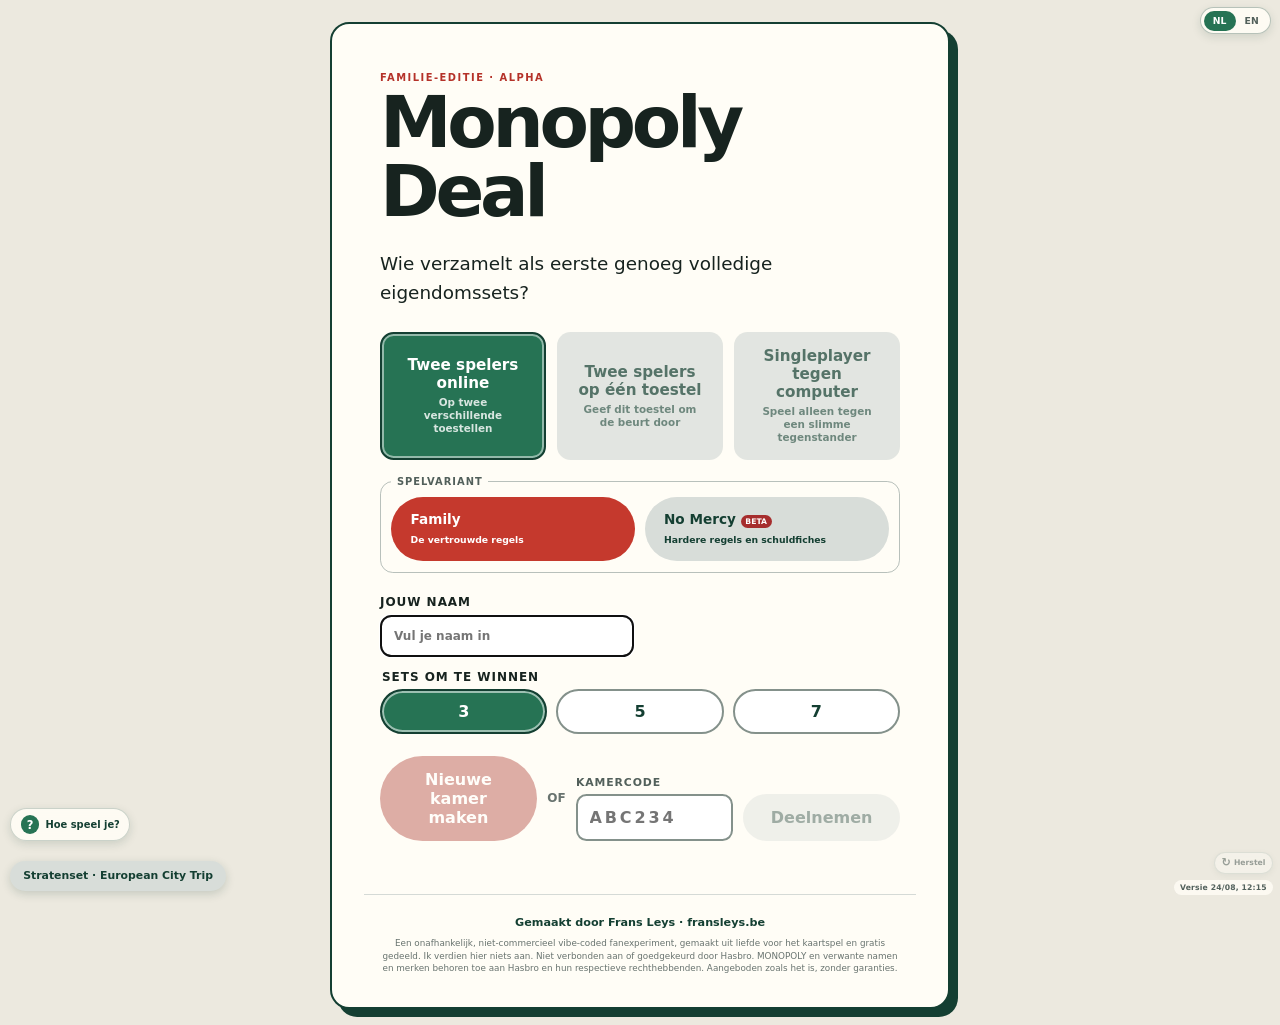
==== commit b3a5a037: "Publish reaction discard animation fix" ====
--- a/deal/index.html
+++ b/deal/index.html
@@ -5,7 +5,7 @@
     <meta name="viewport" content="width=device-width, initial-scale=1.0" />
     <meta name="theme-color" content="#143f32" />
     <title>Monopoly Deal — Familie-editie</title>
-    <script type="module" crossorigin src="./assets/index-CCHt8Igz.js"></script>
+    <script type="module" crossorigin src="./assets/index-BjrERv6l.js"></script>
     <link rel="stylesheet" crossorigin href="./assets/index-BqJ5jTk3.css">
   </head>
   <body><div id="root"></div></body>
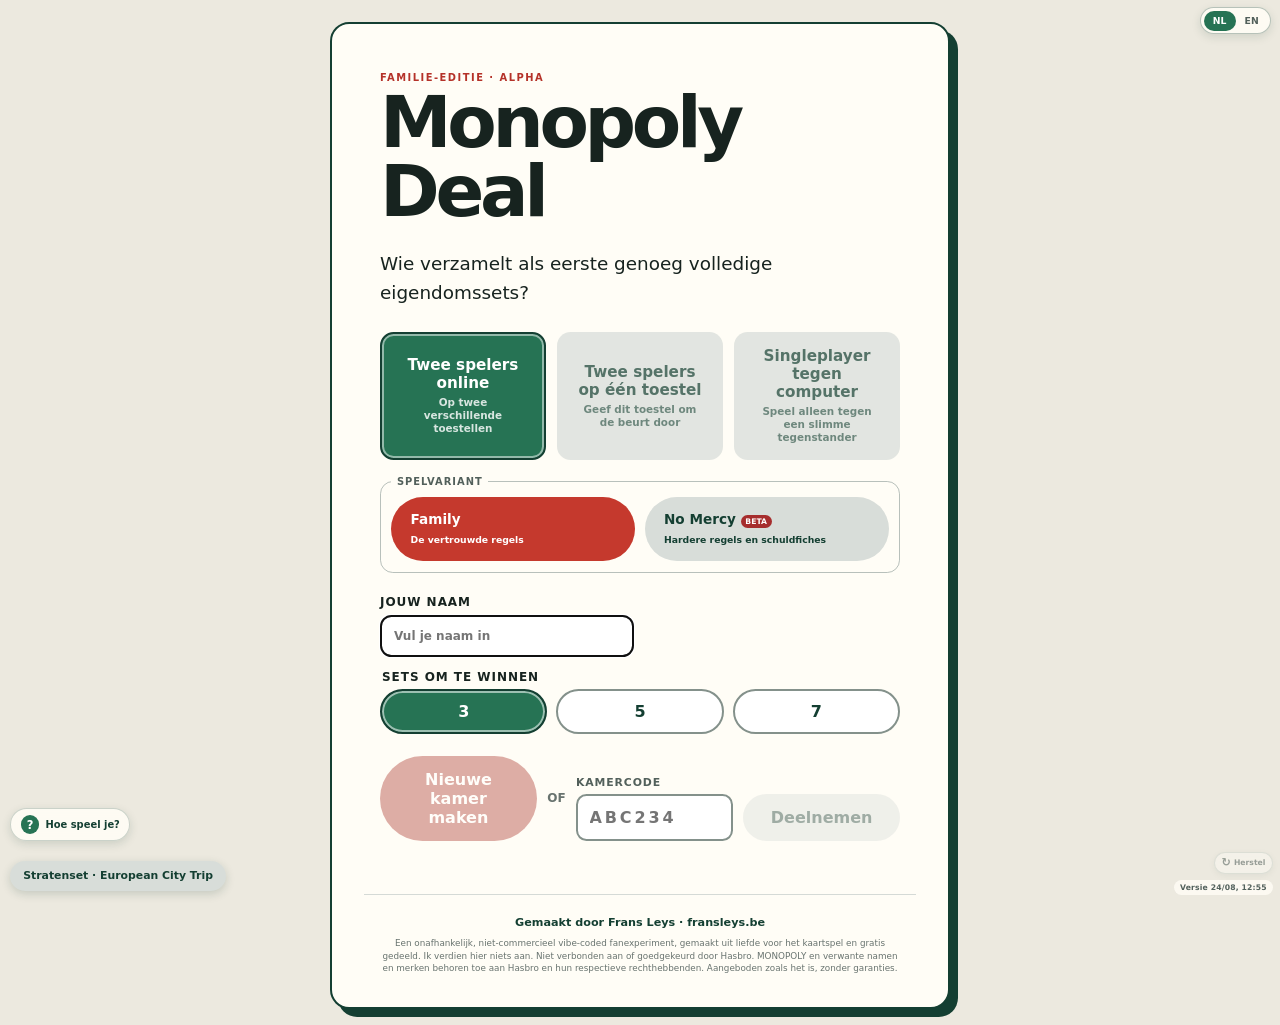
==== commit ee22019a: "Publish disabled reaction styling" ====
--- a/deal/index.html
+++ b/deal/index.html
@@ -5,8 +5,8 @@
     <meta name="viewport" content="width=device-width, initial-scale=1.0" />
     <meta name="theme-color" content="#143f32" />
     <title>Monopoly Deal — Familie-editie</title>
-    <script type="module" crossorigin src="./assets/index-BjrERv6l.js"></script>
-    <link rel="stylesheet" crossorigin href="./assets/index-BqJ5jTk3.css">
+    <script type="module" crossorigin src="./assets/index-CsSYgxa2.js"></script>
+    <link rel="stylesheet" crossorigin href="./assets/index-KPlIdNhX.css">
   </head>
   <body><div id="root"></div></body>
 </html>
--- a/deal/assets/index-KPlIdNhX.css
+++ b/deal/assets/index-KPlIdNhX.css
@@ -0,0 +1 @@
+:root{color:#17231f;font-synthesis:none;background:#ece9df;font-family:Inter,ui-rounded,system-ui,sans-serif}*{box-sizing:border-box}body{min-width:320px;min-height:100vh;margin:0}.drag-handle{cursor:grab;touch-action:none;-webkit-user-select:none;user-select:none;justify-content:space-between;align-items:center;gap:1rem;margin:-.3rem -.3rem .35rem;padding:.3rem;display:flex}.drag-handle .eyebrow{margin:0}.drag-handle>small{color:#73807b;text-transform:uppercase;letter-spacing:.06em;font-size:.52rem;font-weight:800}.dragging-panel,.dragging-panel *{cursor:grabbing!important}[data-draggable-panel].is-dragged,.payment-prompt.is-dragged{top:var(--drag-top)!important;bottom:auto!important;right:auto!important;left:var(--drag-left)!important;margin:0!important;transform:none!important}.payment-prompt .payment-reason{cursor:grab;touch-action:none;-webkit-user-select:none;user-select:none}.payment-prompt .payment-reason:before{content:"Versleep betalingsvenster";color:#52605b;letter-spacing:.05em;text-transform:uppercase;background:#e7ebe7;border-radius:999px;width:max-content;margin:0 0 .35rem;padding:.2rem .42rem;font-size:.5rem;font-weight:850;display:block}.app-version{z-index:30;right:max(.45rem,env(safe-area-inset-right));bottom:max(.3rem,env(safe-area-inset-bottom));color:#52605b;letter-spacing:.02em;pointer-events:none;-webkit-backdrop-filter:blur(4px);backdrop-filter:blur(4px);background:#fffdf6d1;border-radius:999px;padding:.2rem .38rem;font-size:.48rem;font-weight:750;position:fixed}.local-data-reset-trigger{z-index:31;right:max(.45rem,env(safe-area-inset-right));bottom:max(1.65rem,calc(env(safe-area-inset-bottom) + 1.35rem));color:#52605b;opacity:.55;-webkit-backdrop-filter:blur(4px);backdrop-filter:blur(4px);background:#fffdf6c7;border:1px solid #143f322e;align-items:center;gap:.2rem;padding:.22rem .4rem;font-size:.48rem;font-weight:800;display:flex;position:fixed;box-shadow:0 2px 7px #143f321a}.local-data-reset-trigger:hover,.local-data-reset-trigger:focus-visible{opacity:1}.local-data-reset-trigger>span{font-size:.7rem}.local-reset-backdrop{z-index:260;-webkit-backdrop-filter:blur(7px);backdrop-filter:blur(7px);background:#0c1f19b8;place-items:center;padding:1rem;display:grid;position:fixed;inset:0}.local-reset-dialog{background:#fffdf6;border:3px solid #143f32;border-radius:1rem;width:min(620px,100%);max-height:calc(100dvh - 2rem);padding:clamp(1.2rem,4vw,2rem);overflow:auto;box-shadow:9px 11px #143f32}.local-reset-dialog h2{margin-bottom:.65rem;font-size:clamp(1.45rem,4vw,2rem)}.local-reset-dialog>p:not(.eyebrow){color:#52605b;line-height:1.5}.local-reset-warning{background:#fff3d7;border-left:5px solid #c17b23;border-radius:.55rem;gap:.25rem;margin:1rem 0;padding:.8rem;display:grid}.local-reset-warning span{color:#694a24;font-size:.7rem;line-height:1.4}.local-reset-warning.danger{background:#fff0e8;border-color:#b53229}.local-reset-warning.danger span{color:#782a23}.local-reset-actions{flex-wrap:wrap;justify-content:flex-end;gap:.55rem;display:flex}.local-reset-actions button{padding:.65rem .85rem;font-size:.68rem}@media (width<=650px){.local-reset-actions{flex-direction:column;align-items:stretch}.local-reset-actions button{width:100%}}.update-notice{z-index:200;left:50%;bottom:max(1rem,env(safe-area-inset-bottom));color:#143f32;background:#fff6d7;border:2px solid #143f32;border-radius:.9rem;justify-content:space-between;align-items:center;gap:1rem;width:min(520px,100vw - 2rem);padding:.8rem .9rem .8rem 1rem;display:flex;position:fixed;translate:-50%;box-shadow:6px 7px #143f32,0 16px 40px #143f3240}.update-notice div{gap:.14rem;display:grid}.update-notice strong{font-size:.85rem}.update-notice span{color:#52605b;font-size:.66rem}.update-notice button{flex:none;padding:.62rem .85rem;font-size:.7rem}@media (width<=520px){.update-notice{flex-direction:column;align-items:stretch}.update-notice button{width:100%}}.street-set-launcher>button{z-index:35;left:max(.65rem,env(safe-area-inset-left));bottom:max(.55rem,env(safe-area-inset-bottom));padding:.55rem .8rem;font-size:.68rem;position:fixed;box-shadow:0 3px 10px #143f322e}body:not(:has(.hero)) .street-set-launcher>button{display:none}.street-set-backdrop{z-index:180;align-items:start;overflow:auto}.street-set-manager{width:min(1080px,100%);max-height:calc(100dvh - 2rem);margin:auto;padding:1rem;overflow:auto}.street-set-manager>header{z-index:10;background:#fffdf6;align-items:center;padding:.6rem 0 .8rem;position:sticky;top:-1rem}.street-set-manager>header h1{font-size:clamp(2rem,5vw,3.5rem)}.street-set-library{grid-template-columns:repeat(auto-fit,minmax(250px,1fr));gap:1rem;padding:1rem 0;display:grid}.street-set-library>section{background:#f7f5ed;border:1px solid #c8cec9;border-radius:.8rem;padding:1rem}.street-set-library h2{font-size:1.05rem}.street-set-options{gap:.5rem;display:grid}.street-set-options button{text-align:left;border-radius:.65rem;justify-items:start;display:grid}.street-set-options small{opacity:.8}.new-street-set{align-content:start;gap:.65rem;display:grid}.new-street-set p{color:#52605b;margin:0;font-size:.75rem}.new-street-set label,.editor-toolbar label,.street-fields label{color:#52605b;text-transform:uppercase;letter-spacing:.06em;gap:.25rem;font-size:.62rem;font-weight:850;display:grid}.new-street-set input,.editor-toolbar input,.street-fields input{color:#17231f;width:100%;font:inherit;text-transform:none;letter-spacing:0;background:#fff;border:2px solid #84918b;border-radius:.55rem;padding:.65rem}.street-set-message{color:#52605b;margin:0}.editor-toolbar{z-index:9;background:#edf1ed;border-radius:.7rem;justify-content:space-between;align-items:end;gap:1rem;padding:.7rem;display:flex;position:sticky;top:74px;box-shadow:0 3px 12px #143f321a}.editor-toolbar label{flex:1}.editor-toolbar>div,.editor-footer>div{gap:.5rem;display:flex}.editor-privacy{color:#52605b;background:#edf7ef;border-left:4px solid #267354;border-radius:.45rem;margin:.8rem 0;padding:.65rem .8rem;font-size:.72rem}.street-groups{gap:.8rem;display:grid}.street-group{--group:#84918b;border:1px solid #c8cec9;border-left:8px solid var(--group);background:#faf9f4;border-radius:.75rem;padding:.8rem}.street-group>div:first-child{justify-content:space-between;align-items:baseline;display:flex}.street-group h2{margin:0;font-size:1rem}.street-group small{color:#52605b}.street-fields{grid-template-columns:repeat(auto-fit,minmax(190px,1fr));gap:.6rem;margin-top:.6rem;display:grid}.street-fields article{background:#fff;border-radius:.55rem;gap:.4rem;padding:.65rem;display:grid}.street-fields article>strong{font-size:.68rem}.editor-footer{z-index:9;background:#fffdf6;border-top:2px solid #143f32;justify-content:space-between;align-items:center;gap:1rem;margin-top:1rem;padding:.8rem;display:flex;position:sticky;bottom:-1rem}.editor-footer p{color:#52605b;margin:0;font-size:.7rem}@media (width<=700px){.editor-toolbar,.editor-footer{flex-direction:column;align-items:stretch}.editor-toolbar>div,.editor-footer>div{width:100%}.editor-toolbar button,.editor-footer button{flex:1}.street-set-manager{padding:.7rem}.street-set-manager>header{top:-.7rem}}button{color:#fff;font:inherit;cursor:pointer;background:#c5392d;border:0;border-radius:999px;padding:.85rem 1.2rem;font-weight:750}button:focus-visible{outline-offset:3px;outline:4px solid #efb93f}button.secondary{color:#143f32;background:#d8ddd9}button:disabled{cursor:not-allowed}main{width:min(1100px,100%);margin:0 auto;padding:clamp(1rem,4vw,3rem)}main.setup{place-items:center;min-height:100vh;display:grid}.game-recovery .panel{width:min(620px,100%)}.game-recovery details{color:#52605b;margin-top:1rem}.game-recovery code{overflow-wrap:anywhere;background:#ece9df;border-radius:.45rem;margin-top:.45rem;padding:.55rem;display:block}header{border-bottom:2px solid #143f32;justify-content:space-between;align-items:end;padding-bottom:1rem;display:flex}.top-controls{justify-content:flex-end;align-items:end;gap:1.5rem;display:flex}.top-controls .table-piles{margin:0 0 .85rem}.top-controls .pile strong{inset:.3rem .3rem auto auto;translate:none;box-shadow:0 1px 4px #143f3233}h1,h2,p{margin-top:0}h1{letter-spacing:-.06em;margin-bottom:0;font-size:clamp(2rem,7vw,4.5rem);line-height:.95}.eyebrow{color:#b53229;text-transform:uppercase;letter-spacing:.15em;font-size:.75rem;font-weight:850}.actions{text-align:right;display:grid}.actions strong{color:#b53229;font-size:3rem;line-height:1}.actions.empty{color:#fff;background:#b53229;border-radius:.7rem;padding:.55rem .75rem}.actions.empty strong{color:#fff}.status{color:#52605b;min-height:2.8rem;padding:.8rem 0}.panel{background:#fffdf6;border:2px solid #143f32;border-radius:1.2rem;padding:clamp(1.4rem,4vw,3rem);box-shadow:8px 8px #143f32}.hero,.handoff{max-width:620px}.hero p:not(.eyebrow),.handoff p:not(.eyebrow){margin:1.5rem 0;font-size:1.15rem;line-height:1.6}.project-footer{text-align:center;border-top:1px solid #d5dad6;margin:1.25rem -1rem -1rem;padding:1rem 1rem 0}.project-footer a{color:#143f32;font-size:.7rem;font-weight:900;text-decoration:none}.project-footer a:hover{text-decoration:underline}.project-footer p{color:#68736f;max-width:520px;margin:.42rem auto 0!important;font-size:.55rem!important;line-height:1.45!important}.tutorial-launcher{z-index:36;left:max(.65rem,env(safe-area-inset-left));bottom:max(3.7rem,calc(env(safe-area-inset-bottom) + 3.2rem));color:#143f32;-webkit-backdrop-filter:blur(5px);backdrop-filter:blur(5px);background:#fffdf6e6;border:1px solid #143f3238;align-items:center;gap:.38rem;padding:.38rem .6rem;font-size:.62rem;display:flex;position:fixed;box-shadow:0 3px 10px #143f3226}.tutorial-launcher b{color:#fff;background:#267354;border-radius:50%;place-items:center;width:1.15rem;height:1.15rem;font-size:.72rem;display:grid}.tutorial-backdrop{z-index:250;-webkit-backdrop-filter:blur(9px);backdrop-filter:blur(9px);background:#0c1f19c7;place-items:center;padding:1rem;display:grid;position:fixed;inset:0}.tutorial-book{background:#f5f1e5;border:3px solid #143f32;border-radius:1.15rem;grid-template-rows:auto auto minmax(0,1fr) auto;width:min(960px,100%);height:min(650px,100dvh - 2rem);display:grid;overflow:hidden;box-shadow:10px 12px #143f32}.tutorial-header{border-bottom:1px solid #bdc6c0;align-items:center;padding:.75rem 1rem}.tutorial-header>div{align-items:baseline;gap:.8rem;display:flex}.tutorial-header .eyebrow{margin:0}.tutorial-header strong{color:#52605b;font-size:.65rem}.tutorial-header>button{width:2rem;height:2rem;padding:0;font-size:1.2rem}.tutorial-progress{background:0 0;grid-template-columns:repeat(7,1fr);gap:.35rem;padding:.5rem 1rem;display:grid;position:static}.tutorial-progress button{background:#c8cfca;border-radius:999px;height:.32rem;min-height:0;padding:0}.tutorial-progress button.active{background:#c5392d}.tutorial-page{grid-template-columns:minmax(0,1.2fr) minmax(280px,.8fr);gap:1.2rem;min-height:0;padding:1rem 1.2rem;display:grid;overflow:auto}.tutorial-visual{background:#fffdf6 radial-gradient(#143f3214 1px,#0000 1px) 0 0/18px 18px;border:2px solid #143f32;border-radius:1rem;place-items:center;min-height:330px;display:grid;position:relative;overflow:hidden}.tutorial-copy{align-self:center}.tutorial-number{color:#c5392d;letter-spacing:.14em;margin:0 0 .3rem;font-size:.68rem;font-weight:950}.tutorial-copy h2{letter-spacing:-.045em;margin:0 0 .75rem;font-size:clamp(1.8rem,4vw,3.25rem);line-height:.95}.tutorial-copy>p:not(.tutorial-number){color:#52605b;font-size:.86rem;line-height:1.55}.tutorial-copy aside{color:#604a20;background:#fff6d7;border-left:5px solid #efb93f;border-radius:.45rem;padding:.7rem .8rem;font-size:.72rem;line-height:1.4}.tutorial-controls{background:#ece8dc;border-top:1px solid #bdc6c0;justify-content:space-between;padding:.65rem 1rem;display:flex}.tutorial-controls button{min-width:120px;padding:.62rem .85rem;font-size:.68rem}.replay-tutorial{opacity:.7;padding:.35rem .55rem;font-size:.52rem;position:absolute;bottom:.6rem;right:.6rem}.tutorial-scene{justify-content:center;align-items:center;gap:.7rem;width:88%;height:76%;display:flex;position:relative}.tutorial-card{aspect-ratio:5/7;color:#143f32;text-align:center;background:#fffdf6;border:2px solid #143f32;border-radius:.55rem;place-items:center;width:78px;padding:.45rem;font-size:.56rem;font-weight:950;display:grid;position:relative;box-shadow:3px 4px #143f32}.tutorial-property{align-items:start;padding-top:1.7rem}.tutorial-property>i{background:var(--tutorial-colour);border-bottom:2px solid #143f32;height:1.25rem;position:absolute;inset:0 0 auto}.tutorial-action{color:#fff;background:#d76537}.scene-sets{align-items:flex-end}.tutorial-set{border:2px dashed #8d9993;border-top:6px solid #d85b9d;border-radius:.7rem;gap:.35rem;padding:.65rem;display:flex;position:relative}.tutorial-set>strong{color:#267354;opacity:0;font-size:.65rem;animation:.5s 2.2s forwards tutorial-complete;position:absolute;top:-1.55rem;left:.65rem}.scene-sets .card-a{animation:.45s .2s both deal-set}.scene-sets .card-b{animation:.45s .8s both deal-set}.scene-sets .card-c{animation:.45s 1.4s both deal-set}.set-counter{color:#fff;background:#267354;border-radius:.6rem;align-items:baseline;gap:.2rem;padding:.5rem;animation:.4s 2.2s both counter-pop;display:flex}.set-counter b{font-size:1.5rem}.set-counter span{font-size:.55rem}.scene-turn{justify-content:space-around}.turn-step{text-align:center;justify-items:center;gap:.35rem;display:grid}.turn-step>b{color:#fff;background:#c5392d;border-radius:50%;place-items:center;width:1.25rem;height:1.25rem;font-size:.6rem;display:grid}.turn-step>strong{font-size:.62rem}.turn-arrow{color:#8b9690;font-size:1.5rem}.mini-deck{background:#c5392d;border:2px solid #143f32;border-radius:.4rem;width:48px;height:67px;animation:1.8s infinite draw-pulse;box-shadow:5px 2px #fffdf6,7px 4px #143f32}.action-token,.hand-seven{color:#fff;background:#267354;border-radius:50%;place-items:center;width:58px;height:58px;font-size:1.5rem;font-weight:950;display:grid}.action-token{animation:3s step-end infinite action-count}.hand-seven{color:#143f32;background:#efb93f}.source-card{animation:3.4s ease-in-out infinite source-choice}.destination{color:#52605b;border:2px dashed #8d9993;border-radius:.65rem;justify-items:center;gap:.35rem;padding:.7rem;display:grid}.destination>span{font-size:2rem}.destination>strong{font-size:.62rem}.table-destination{animation:3.4s .8s infinite target-glow}.bank-destination{animation:3.4s 2.1s infinite target-glow}.wildcard-card{aspect-ratio:5/7;background:#fff;border:2px solid #143f32;border-radius:.55rem;place-items:center;width:82px;display:grid;position:relative;overflow:hidden;box-shadow:3px 4px #143f32}.wildcard-card i{background:#ef922d;position:absolute;inset:0 50% 0 0}.wildcard-card i:nth-child(2){background:#d85b9d;inset:0 0 0 50%}.wildcard-card strong{z-index:2;color:#fff;background:#143f32;padding:.3rem;font-size:.55rem;animation:2.8s infinite wildcard-flip}.scene-plus,.scene-arrow{font-size:1.4rem;font-weight:900}.building-stack{gap:.25rem;font-size:1.7rem;display:grid}.building-stack span{animation:.4s 1.5s both building-in}.building-stack span+span{animation-delay:2.1s}.scene-payment{justify-content:space-around}.rent-source{justify-items:center;gap:.55rem;display:grid}.rent-source>strong{color:#fff;background:#c5392d;border-radius:999px;padding:.35rem .55rem;font-size:.65rem}.payment-arrow{font-size:1.2rem;font-weight:950;animation:2.4s infinite money-travel}.payment-bank{gap:.35rem;display:flex}.payment-bank span{aspect-ratio:5/7;color:#174a39;background:#8fcdb0;border:2px solid #143f32;border-radius:.45rem;place-items:center;width:58px;font-weight:950;animation:.4s 1.2s both payment-select;display:grid;box-shadow:2px 3px #143f32}.payment-bank span+span{color:#183f61;background:#83bfe1;animation-delay:1.55s}.scene-attacks{justify-content:space-around}.attack-side{justify-items:center;gap:.4rem;display:grid}.attack-side small{color:#52605b;font-size:.55rem}.attack-card-token{color:#fff;background:#d7781f;border:2px solid #143f32;border-radius:.5rem;padding:.6rem .45rem;font-size:.52rem;font-weight:950;rotate:-4deg}.steal-arrow{font-size:2rem;font-weight:950;animation:1.6s infinite steal-point}.safe-side{width:82px}.shield{color:#267354;background:#edf7ef;border:3px solid #267354;border-radius:50% 50% 45% 45%;place-items:center;width:70px;height:90px;font-size:2rem;display:grid}.stolen-property{animation:2.6s infinite steal-card}.scene-reaction{justify-content:space-around}.tutorial-no{color:#fff;background:#c5392d;animation:.55s .8s both no-block}.versus{font-size:2rem;font-weight:950;animation:.35s .8s both versus-burst}.win-badge{color:#267354;background:#edf7ef;border:3px solid #267354;border-radius:50%;justify-items:center;padding:.65rem;animation:.55s 1.55s both win-pop;display:grid}.win-badge strong{font-size:1.4rem}.win-badge span{font-size:.55rem;font-weight:900}@keyframes deal-set{0%{opacity:0;translate:0 -55px;rotate:-8deg}to{opacity:1;translate:0;rotate:0}}@keyframes tutorial-complete{to{opacity:1;translate:0 -2px}}@keyframes counter-pop{0%{opacity:0;scale:.6}to{opacity:1;scale:1}}@keyframes draw-pulse{50%{translate:12px -5px;rotate:5deg}}@keyframes action-count{0%{font-size:0}0%{font-size:1.5rem}33%{font-size:0}33%{font-size:1.5rem}66%{font-size:0}66%{font-size:1.5rem}}@keyframes source-choice{25%{translate:85px}55%{translate:-85px}80%,to{translate:0}}@keyframes target-glow{12%,28%{box-shadow:0 0 0 5px #efb93f80}}@keyframes wildcard-flip{50%{rotate:180deg}}@keyframes building-in{0%{opacity:0;translate:0 -20px}to{opacity:1;translate:0}}@keyframes money-travel{50%{color:#c5392d;translate:18px}}@keyframes payment-select{0%{opacity:.5;translate:0 15px}to{opacity:1;translate:0}}@keyframes steal-point{50%{translate:-10px}}@keyframes steal-card{55%,85%{translate:165px;rotate:5deg}}@keyframes no-block{0%{opacity:0;translate:50px;rotate:9deg}to{opacity:1;translate:0;rotate:-3deg}}@keyframes versus-burst{0%{opacity:0;scale:2.5}to{opacity:1;scale:1}}@keyframes win-pop{0%{opacity:0;rotate:-12deg;scale:.4}to{opacity:1;scale:1;rotate:0}}@media (width<=760px){.tutorial-book{height:calc(100dvh - 1rem)}.tutorial-backdrop{padding:.5rem}.tutorial-page{grid-template-columns:1fr;gap:.65rem}.tutorial-visual{min-height:230px}.tutorial-copy{align-self:start}.tutorial-copy h2{font-size:1.65rem}.tutorial-copy>p:not(.tutorial-number){font-size:.7rem}.tutorial-copy aside{font-size:.62rem}.tutorial-scene{scale:.8}.tutorial-controls button{min-width:105px}.tutorial-launcher span{display:none}.tutorial-launcher{justify-content:center;width:2rem;height:2rem;padding:0}}@media (prefers-reduced-motion:reduce){.tutorial-book *{animation:none!important}.tutorial-set>strong,.set-counter,.building-stack span,.tutorial-no,.versus,.win-badge{opacity:1!important}}.tutorial-game-card>.card.action-title-long .action-copy>span{font-size:.48rem!important}.tutorial-game-card>.card.action-title-xlong .action-copy>span{font-size:.42rem!important}.tutorial-game-card{aspect-ratio:5/7;flex:0 0 86px;width:86px;display:block;position:relative}.tutorial-game-card>.card{pointer-events:none;width:100%!important;min-width:0!important;height:100%!important;min-height:0!important;box-shadow:3px 4px #143f32!important}.tutorial-game-card>.card .action-copy{inset:43% .42rem .35rem}.tutorial-game-card>.card .action-copy>small{font-size:.34rem}.tutorial-game-card>.card .action-copy>span{padding-right:1.15rem!important;font-size:.55rem!important}.tutorial-game-card>.card .action-copy>em{font-size:.35rem}.tutorial-game-card>.card:not(.money-card):not(.dual-face)>strong{width:1.2rem!important;height:1.2rem!important;font-size:.45rem!important;top:.25rem!important;right:.25rem!important}.tutorial-game-card>.card.action-card .card-symbol{font-size:1.55rem!important}.tutorial-game-card>.card.action-card .card-symbol-just_say_no{font-size:1.65rem!important}.tutorial-game-card>.card.action-card .card-symbol-dealbreaker{scale:.75}.scene-sets{gap:.35rem;width:98%}.scene-sets .tutorial-set{gap:.2rem;padding:.45rem}.scene-sets .tutorial-card{width:54px;font-size:.39rem}.tutorial-set-wild{border-top-color:#65c8e6}.set-wildcard{background:#fff;padding:0;overflow:hidden}.set-wildcard>i{background:#65c8e6;position:absolute;inset:0 50% 0 0}.set-wildcard>i:nth-child(2){background:#ef922d;inset:0 0 0 50%}.set-wildcard>b{z-index:2;color:#fff;background:#143f32;padding:.2rem;font-size:.42rem}.tutorial-set-wild>strong{color:#267354}.scene-turn .mini-deck,.scene-turn .action-token{animation:none}.turn-step>small{color:#68736f;max-width:100px;font-size:.43rem;line-height:1.25}.end-turn-token{color:#fff;background:#c5392d;border-radius:50%;place-items:center;width:58px;height:58px;font-size:1.55rem;font-weight:950;display:grid}.scene-destinations{justify-content:space-between}.scene-destinations .source-card{animation:3.4s ease-in-out infinite source-choice;position:relative;left:auto}.scene-destinations .destination{min-width:105px}.scene-buildings{gap:.45rem;width:96%}.building-set{border:2px solid #ef922d;border-top-width:6px;border-radius:.65rem;gap:.25rem;padding:.45rem;display:flex;position:relative}.building-set>.tutorial-card{width:58px;font-size:.4rem}.building-set>strong{color:#267354;font-size:.52rem;position:absolute;top:-1.45rem;left:.4rem}.building-card-step{justify-items:center;gap:.3rem;display:grid}.building-card-step>small{color:#fff;background:#267354;border-radius:999px;padding:.2rem .35rem;font-size:.48rem;font-weight:900}.scene-attacks{align-items:stretch;gap:.45rem;width:98%}.attack-example{text-align:center;background:#fffdf6cc;border:1px solid #c4ccc7;border-radius:.65rem;flex:1;grid-template-rows:auto minmax(2rem,auto) auto;align-content:center;justify-items:center;gap:.4rem;min-width:0;padding:.5rem;display:grid}.attack-example>strong{font-size:.48rem;line-height:1.25}.attack-example>span:last-child{color:#267354;font-size:1rem;font-weight:950}.scene-reaction{isolation:isolate}.hostile-card-stack{width:190px;height:150px;position:relative}.hostile-card-stack>.tutorial-game-card{position:absolute;top:8px;left:42px;rotate:-12deg}.hostile-card-stack>.tutorial-game-card:nth-child(2){rotate:0;top:3px;left:72px}.hostile-card-stack>.tutorial-game-card:nth-child(3){top:8px;left:102px;rotate:12deg}.scene-reaction>.blocking-no-card{z-index:5;flex-basis:104px;width:104px;animation:.55s .65s both no-block;position:absolute;top:50%;left:41%;translate:-50% -50%;rotate:-5deg}.blocked-stamp{z-index:6;color:#b53229;background:#fffdf6e6;border:3px solid #b53229;padding:.25rem .45rem;font-size:.65rem;font-weight:950;animation:.35s 1.15s both versus-burst;position:absolute;top:72%;left:42%;translate:-50% -50%;rotate:-7deg}.scene-reaction .win-badge{margin-left:auto}@media (width<=760px){.tutorial-game-card{flex-basis:74px;width:74px}.scene-sets .tutorial-card{width:46px}.scene-attacks .tutorial-game-card{flex-basis:70px;width:70px}.scene-reaction>.blocking-no-card{flex-basis:88px;width:88px}}.hero .recovery-warning{color:#782a23;background:#fff0e8;border-left:4px solid #c5392d;border-radius:.4rem;padding:.8rem 1rem;font-size:.82rem!important;line-height:1.45!important}.setup-fields{grid-template-columns:1fr 1fr;gap:.8rem;margin:1.4rem 0;display:grid}.setup-fields label{text-transform:uppercase;letter-spacing:.08em;gap:.35rem;font-size:.75rem;font-weight:850;display:grid}.setup-fields label:last-child{grid-column:1/-1}.setup-fields input,.setup-fields select{color:#17231f;min-width:0;font:inherit;text-transform:none;letter-spacing:0;background:#fff;border:2px solid #84918b;border-radius:.65rem;padding:.75rem}.winning-target{border:0;grid-column:1/-1;gap:.55rem;margin:0;padding:0;display:flex}.winning-target legend{text-transform:uppercase;letter-spacing:.08em;width:100%;margin-bottom:.35rem;font-size:.75rem;font-weight:850}.winning-target button{color:#143f32;background:#fff;border:2px solid #84918b;flex:1;padding:.68rem}.winning-target button.selected{color:#fff;background:#267354;border-color:#143f32;box-shadow:inset 0 0 0 2px #ffffff8c}.mode-choice{grid-template-columns:1fr 1fr;gap:.7rem;margin:1rem 0;display:grid}.mode-choice button{border:2px solid #0000;border-radius:.85rem;align-content:center;gap:.25rem;min-height:76px;display:grid}.mode-choice button strong{font-size:.95rem}.mode-choice button small{opacity:.82;font-size:.65rem;font-weight:650;line-height:1.25}.mode-choice button.selected{background:#267354;border-color:#143f32;box-shadow:inset 0 0 0 2px #ffffff80}.mode-choice.has-selection button:not(.selected){opacity:.72}.mode-prompt{color:#52605b;text-align:center;font-weight:800;margin:.2rem 0 0!important;font-size:.75rem!important}.setup-details{animation:.22s ease-out both setup-details-in}@keyframes setup-details-in{0%{opacity:0;translate:0 -8px}to{opacity:1;translate:0}}.online-actions{grid-template-columns:1fr auto 1fr 1fr;align-items:end;gap:.65rem;display:grid}.online-actions>span{color:#68736f;text-transform:uppercase;align-self:center;font-size:.75rem;font-weight:800}.online-actions label{color:#52605b;text-transform:uppercase;letter-spacing:.08em;gap:.32rem;font-size:.68rem;font-weight:850;display:grid}.online-actions input{color:#143f32;letter-spacing:.18em;text-transform:uppercase;background:#fff;border:2px solid #84918b;border-radius:.65rem;width:100%;padding:.72rem;font:900 1rem/1 system-ui}.setup-message{color:#52605b;min-height:1.3rem!important;margin:.8rem 0 0!important;font-size:.75rem!important;line-height:1.35!important}.online-waiting{text-align:center;width:min(600px,100%)}.online-waiting h1{font-size:clamp(2.4rem,7vw,4.5rem)}.room-code{color:#b53229;letter-spacing:.16em;background:#fff6d7;border:3px solid #143f32;border-radius:.75rem;margin:.6rem 0 1rem;padding:.65rem 1rem;font-size:clamp(2rem,8vw,4rem);font-weight:950;display:inline-block;box-shadow:5px 6px #143f32}.online-pulse{color:#267354;align-items:center;gap:.45rem;font-weight:850;display:inline-flex}.online-pulse:before{content:"";background:#35a56f;border-radius:50%;width:.65rem;height:.65rem;animation:1.5s infinite online-pulse;box-shadow:0 0 #35a56f73}@keyframes online-pulse{50%{box-shadow:0 0 0 7px #35a56f00}}.online-turn-status{color:#52605b;background:#eef6ef;border-radius:.65rem;justify-content:space-between;align-items:center;gap:1rem;margin:.6rem 0;padding:.65rem .8rem;font-size:.72rem;display:flex}.online-opponent-turn{grid-template-rows:auto auto minmax(0,1fr) auto!important;grid-template-areas:"header""status""table""controls"!important}.online-opponent-turn>.online-turn-status{grid-area:status}.online-opponent-turn>nav{grid-area:controls}.hero>button:disabled,.online-actions button:disabled{opacity:.42;filter:grayscale(.2)}.online-impact-card{z-index:115;-webkit-backdrop-filter:blur(8px);backdrop-filter:blur(8px);pointer-events:none;background:#fffdf6f7;border:3px solid #143f32;border-radius:1rem;align-items:center;gap:1rem;width:min(440px,100vw - 2rem);min-height:176px;padding:.85rem 3rem .85rem 1rem;animation:.38s cubic-bezier(.16,.84,.22,1.12) both online-impact-in;display:flex;position:fixed;top:50%;left:50%;translate:-50% -50%;box-shadow:9px 11px #143f32,0 22px 50px #143f3240}.online-impact-card.targeted{background:#fff4df;border-color:#b53229;box-shadow:9px 11px #143f32,0 22px 55px #b5322957}.online-impact-visual{aspect-ratio:5/7;flex:0 0 104px;align-self:center;width:104px;min-width:104px;min-height:145px;display:grid}.online-impact-visual>.card{pointer-events:none;overflow:hidden;box-shadow:3px 4px #143f32;aspect-ratio:5/7!important;width:104px!important;min-width:104px!important;height:auto!important;min-height:145px!important;max-height:none!important}.online-impact-visual>.card.action-card span{width:4.25rem;min-height:4.25rem;padding:.35rem;font-size:.5rem}.online-impact-visual>.card:not(.money-card):not(.dual-face)>strong{width:1.8rem;height:1.8rem;font-size:.58rem;bottom:.35rem;right:.35rem}.online-impact-copy{flex:1;min-width:0}.online-impact-card .eyebrow{margin-bottom:.28rem}.online-impact-card h2{margin:0 0 .35rem;font-size:1.35rem;line-height:1}.online-impact-copy>span{color:#52605b;font-size:.72rem}.online-impact-timer{width:2rem;height:2rem;position:absolute;top:.65rem;right:.65rem}.online-impact-timer svg{width:100%;height:100%;rotate:-90deg}.online-impact-timer circle{fill:none;stroke:#d8ddd9;stroke-width:3px}.online-impact-timer .timer-progress{stroke:#c5392d;stroke-linecap:round;stroke-dasharray:1;stroke-dashoffset:1px;animation:4s linear forwards online-impact-timer}.online-impact-amount{color:#fff;background:#c5392d;border-radius:999px;padding:.45rem .65rem;font-size:.78rem;display:inline-block;box-shadow:0 0 0 3px #efb93f}.discard-pile{transition:box-shadow .2s}.online-opponent-turn .discard-pile{box-shadow:2px 3px #143f32,0 0 0 3px #efb93f47}@keyframes online-impact-in{0%{opacity:0;translate:-50% calc(-50% - 35px);rotate:-3deg;scale:.55}to{opacity:1;translate:-50% -50%;scale:1;rotate:0}}@keyframes online-impact-timer{to{stroke-dashoffset:0}}.deck-reshuffle-notice{z-index:190;pointer-events:none;background:#fffaebfa;border:4px solid #143f32;border-radius:1rem;align-items:center;gap:1.2rem;width:min(500px,100vw - 2rem);padding:1.1rem 1.25rem;animation:3s both reshuffle-notice;display:flex;position:fixed;top:46%;left:50%;overflow:hidden;translate:-50% -50%;box-shadow:10px 12px #143f32,0 24px 55px #143f324d}.deck-reshuffle-notice h2{margin:.1rem 0 .3rem;font-size:1.3rem;line-height:1}.deck-reshuffle-notice span{color:#52605b;font-size:.7rem}.reshuffle-cards{flex:0 0 92px;width:92px;height:105px;position:relative}.reshuffle-cards i{aspect-ratio:5/7;background:#c5392d;border:3px solid #143f32;border-radius:.45rem;width:58px;position:absolute;top:8px;left:20px;box-shadow:3px 4px #143f32}.reshuffle-cards i:after{content:"";border:2px solid #ffffffa6;border-radius:50%;position:absolute;inset:7px}.reshuffle-cards i:first-child{animation:1s ease-in-out 2 shuffle-left}.reshuffle-cards i:nth-child(2){background:#efb93f;animation:1s ease-in-out .12s 2 shuffle-right}.reshuffle-cards i:nth-child(3){background:#267354;animation:1s ease-in-out .24s 2 shuffle-center}.reshuffle-timer{transform-origin:0;background:#c5392d;width:100%;height:5px;animation:3s linear both reshuffle-progress;position:absolute;bottom:0;left:0}@keyframes shuffle-left{50%{translate:-28px -10px;rotate:-12deg}}@keyframes shuffle-right{50%{translate:30px 8px;rotate:13deg}}@keyframes shuffle-center{50%{translate:0 -17px;rotate:-3deg}}@keyframes reshuffle-notice{0%{opacity:0;scale:.7}12%,82%{opacity:1;scale:1}to{opacity:0;scale:.94}}@keyframes reshuffle-progress{0%{scale:1}to{scale:0 1}}@media (width<=560px){.deck-reshuffle-notice{gap:.7rem;padding:.85rem}.reshuffle-cards{flex-basis:72px;width:72px;scale:.82}.deck-reshuffle-notice h2{font-size:1rem}}.online-departed{text-align:center;max-width:620px}.online-departed h1{font-size:clamp(2.2rem,6vw,4rem);line-height:1}.online-turn-status.connection-lost{color:#6e4218;background:#fff3d7;border:2px solid #c17b23}.offline-dot{align-items:center;gap:.45rem;font-weight:900;display:inline-flex}.offline-dot:before{content:"";background:#c17b23;border-radius:50%;width:.65rem;height:.65rem;box-shadow:0 0 0 4px #c17b232e}.online-turn-status.connected{z-index:34;right:max(.45rem,env(safe-area-inset-right));bottom:max(.35rem,env(safe-area-inset-bottom));-webkit-backdrop-filter:blur(6px);backdrop-filter:blur(6px);pointer-events:none;background:#eef6efd1;border:1px solid #26735438;width:auto;margin:0;padding:.28rem .48rem;position:fixed;box-shadow:0 3px 10px #143f321f}.online-turn-status.connected .online-pulse{opacity:.76;gap:.3rem;font-size:.56rem}.online-turn-status.connected .online-pulse:before{width:.42rem;height:.42rem;animation:none}@media (width<=700px){.online-actions{grid-template-columns:1fr 1fr}.online-actions>span{display:none}.online-actions label{grid-column:1/-1}}.ai-thinking{text-align:center}.thinking-dots{justify-content:center;gap:.45rem;display:flex}.thinking-dots i{background:#c5392d;border-radius:50%;width:.7rem;height:.7rem;animation:1s ease-in-out infinite thinking}.thinking-dots i:nth-child(2){animation-delay:.15s}.thinking-dots i:nth-child(3){animation-delay:.3s}@keyframes thinking{50%{opacity:.3;transform:translateY(-4px)}}.computer-status{background:#fff6df;border-left:6px solid #c5392d;border-radius:.65rem;justify-content:space-between;align-items:center;gap:1rem;margin:.75rem 0 1rem;padding:.85rem 1rem;display:flex;box-shadow:0 3px 12px #143f3214}.computer-status h2{margin:0;font-size:1.05rem}.computer-status .eyebrow{margin-bottom:.25rem}.computer-status .thinking-dots{min-width:3rem}.computer-active{box-shadow:0 0 0 4px #efb93f8c}.computer-discard{animation:1.25s ease-in-out infinite discard-attention}.computer-activity{background:#ffffff8c;border:1px solid #9ba59f;border-radius:.85rem;grid-template-columns:minmax(150px,.6fr) minmax(0,1.4fr);gap:1rem;margin:.75rem 0;padding:1rem;display:grid}.computer-activity h2{margin:0}.computer-activity ol{gap:.45rem;margin:0;padding-left:1.35rem;display:grid}.computer-activity li{background:#fffdf6;border-radius:.45rem;padding:.35rem .5rem}.computer-activity li:last-child{font-weight:850;box-shadow:inset 4px 0 #c5392d}.computer-activity li small{color:#60706a;margin-top:.15rem;display:block}.computer-activity.compact{text-align:left;margin:1rem 0;display:block}.computer-activity.compact h2{margin-bottom:.65rem}@keyframes discard-attention{50%{box-shadow:3px 4px #143f32,0 0 0 6px #efb93f8c}}@media (width<=700px){.computer-activity{grid-template-columns:1fr}.computer-status{align-items:flex-start}.computer-turn .players{grid-template-columns:1fr}}.computer-turn:not(.takeover-board)>.computer-status{z-index:44;-webkit-backdrop-filter:blur(7px);backdrop-filter:blur(7px);pointer-events:none;background:#fff6dfeb;border-left-width:3px;width:min(420px,100vw - 2rem);margin:0;padding:.38rem .65rem;position:fixed;top:clamp(68px,10vh,92px);left:50%;translate:-50%;box-shadow:0 5px 16px #143f3229}.computer-turn:not(.takeover-board)>.computer-status .eyebrow{display:none}.computer-turn:not(.takeover-board)>.computer-status h2{font-size:.68rem;line-height:1.2}.computer-turn:not(.takeover-board)>.computer-status .thinking-dots{gap:.25rem;min-width:auto}.computer-turn:not(.takeover-board)>.computer-status .thinking-dots i{width:.42rem;height:.42rem}.computer-card-history{background:#ffffff80;border:1px solid #aab3ae;border-radius:.8rem;margin:.7rem 0;padding:.75rem 1rem}.computer-card-events{gap:.8rem;padding:.35rem .2rem .6rem;display:flex;overflow-x:auto}.computer-card-events>article{background:#fffdf6;border-radius:.65rem;flex:none;padding:.55rem}.computer-card-events>article>p{color:#52605b;max-width:260px;margin:.45rem 0 0;font-size:.7rem}.computer-played-cards{align-items:flex-start;gap:.4rem;display:flex}.computer-played-card{justify-items:center;gap:.25rem;display:grid}.computer-played-card .card{width:112px;box-shadow:2px 3px #143f32}.computer-played-card .action-card span{width:5rem;min-height:5rem;padding:.4rem;font-size:.6rem}.computer-played-card small{color:#52605b;text-transform:uppercase;letter-spacing:.05em;font-size:.52rem;font-weight:850}.computer-action-slot{color:#fff;letter-spacing:.06em;text-transform:uppercase;background:#c5392d;border-radius:999px;width:fit-content;margin:0 0 .45rem;padding:.24rem .48rem;font-size:.58rem;display:block}.computer-action-slot.secondary-slot{background:#52605b}.computer-card-history.focus-latest .computer-card-events{overflow:hidden}.computer-card-history.focus-latest .computer-card-events>article{width:100%;animation:.28s ease-out both computer-card-in}.computer-card-history.focus-latest .computer-card-events>article>p{margin-top:.55rem;font-size:.72rem;display:block}.computer-card-history.turn-recap .computer-card-events>article{border-left:4px solid #c5392d}.computer-card-events>article.major-impact{isolation:isolate;background:#fff7df;border:3px solid #143f32;position:relative;overflow:hidden;box-shadow:6px 7px #143f32}.computer-card-events>article.major-impact:before{content:"";z-index:-1;opacity:.2;background:repeating-conic-gradient(#c5392d 0 8deg,transparent 8deg 20deg,#efb93f 20deg 28deg,transparent 28deg 40deg);border-radius:50%;width:180px;height:180px;animation:.55s ease-out both live-burst;position:absolute;top:-55px;right:-45px}.live-impact-label{color:#fff;letter-spacing:.06em;text-transform:uppercase;background:#b53229;width:fit-content;margin:0 0 .55rem;padding:.35rem .62rem;font-size:.78rem;animation:.48s cubic-bezier(.15,.85,.25,1.25) both impact-label-in;display:block;rotate:-2deg;box-shadow:3px 3px #143f32}.impact-set_takeover .live-impact-label{background:#7d2fa0}.impact-steal .live-impact-label{background:#267354}.impact-swap .live-impact-label{background:#d7781f}.impact-reject .live-impact-label{background:#b53229}.impact-charge .live-impact-label{background:#c5392d}.impact-steal .computer-played-card:nth-child(2){animation:.55s ease-out .12s both card-snatch}.impact-swap .computer-played-card:nth-child(2){animation:.62s ease-in-out 80ms both card-swap-right}.impact-swap .computer-played-card:nth-child(3){animation:.62s ease-in-out 80ms both card-swap-left}.impact-reject .computer-played-card:first-child{animation:.55s ease-out both card-reject}@keyframes live-burst{0%{opacity:0;rotate:-25deg;scale:.3}to{opacity:.2;scale:1;rotate:0}}@keyframes impact-label-in{0%{opacity:0;translate:35px;scale:.45}to{opacity:1;translate:0;scale:1}}@keyframes card-snatch{0%{opacity:.2;transform:translate(55px)rotate(8deg)}65%{transform:translate(-8px)rotate(-4deg)}to{opacity:1;transform:none}}@keyframes card-swap-right{0%,to{transform:none}50%{z-index:4;transform:translate(48px)rotate(7deg)}}@keyframes card-swap-left{0%,to{transform:none}50%{z-index:5;transform:translate(-48px)rotate(-7deg)}}@keyframes card-reject{0%{transform:translate(-55px)rotate(-8deg)}55%{transform:translate(14px)rotate(5deg)}to{transform:none}}.computer-flying-card{will-change:transform,opacity;z-index:1000!important;pointer-events:none!important;margin:0!important;position:fixed!important}.computer-flying-card button{pointer-events:none}.computer-drawn-card{z-index:1000;pointer-events:none;will-change:transform,opacity;background:#b53229;border:2px solid #143f32;border-radius:.48rem;display:block;position:fixed;box-shadow:3px 4px #143f32}.computer-drawn-card:after{content:"";background:repeating-radial-gradient(circle,#0000 0 6px,#ffffff59 7px 8px);border:2px solid #ffffff94;border-radius:50%;position:absolute;inset:7px}.takeover .handoff{max-width:760px}.payment-prompt{grid-template-columns:minmax(0,1fr) auto;gap:1rem;max-width:none;display:grid}.payment-reason{padding-right:1rem}.payment-reason h2{margin:.1rem 0 .35rem;font-size:1.55rem}.payment-total{color:#fff;text-align:center;background:#267354;border-radius:.7rem;align-self:start;min-width:130px;padding:.8rem;display:grid}.payment-total strong{font-size:1.8rem}.payment-total small{font-size:.68rem}.payment-group{background:#ffffff80;border:1px solid #aab3ae;border-radius:.75rem;grid-column:1/-1;padding:1rem}.payment-group.recommended{background:#eff8f1;border:2px solid #267354}.payment-group h3{margin:.05rem 0 .25rem}.payment-group>div:first-child>p:last-child{color:#52605b;margin-bottom:.75rem}.payment-group .cards{max-height:245px;padding:.25rem;overflow:auto}.payment-actions{z-index:20;background:#fffdf6;border-top:1px solid #c8cec9;grid-column:1/-1;justify-content:space-between;align-items:center;gap:1rem;padding:.75rem;display:flex;position:sticky;bottom:0;box-shadow:0 -12px 18px #fffdf6f5}.payment-actions p{color:#52605b;margin:0}.payment-actions button:disabled{opacity:.45}.payment-rule{color:#52605b;max-width:520px;margin:.35rem 0 0;font-size:.75rem}.takeover-board{padding-bottom:0}.takeover-bar{z-index:20;-webkit-backdrop-filter:blur(10px);backdrop-filter:blur(10px);background:#fffdf6f5;border-top:3px solid #143f32;border-radius:.8rem .8rem 0 0;justify-content:space-between;align-items:center;gap:1rem;margin-top:.75rem;padding:.9rem 1rem;display:flex;position:sticky;bottom:0;box-shadow:0 -8px 24px #143f3224}.takeover-bar h2{max-width:720px;margin:0;font-size:.9rem;font-weight:700;line-height:1.35}.takeover-bar .eyebrow{margin-bottom:.25rem}.takeover-bar .handoff-actions{flex:none}.attack-impact{z-index:70;pointer-events:none;isolation:isolate;background:#fff9e8f7;border:3px solid #143f32;border-radius:1rem;justify-content:center;align-items:center;gap:.85rem;width:min(470px,100vw - 2rem);max-height:calc(100dvh - 130px);padding:.8rem 1rem;display:flex;position:fixed;top:clamp(105px,17vh,145px);left:50%;overflow:visible;translate:-50%;box-shadow:8px 10px #143f32eb,0 18px 45px #792a1c3d}.attack-card{z-index:2;flex:none;animation:.62s cubic-bezier(.12,.82,.22,1.18) both attack-slam}.attack-card .card{width:112px;box-shadow:3px 4px #143f32}.attack-card .action-card span{width:4.6rem;min-height:4.6rem;padding:.4rem;font-size:.55rem}.attack-card .card>strong{width:2.1rem;height:2.1rem;font-size:.72rem;bottom:.45rem;right:.45rem}.attack-copy{z-index:2;flex:1;min-width:0}.attack-copy .eyebrow{margin-bottom:.25rem}.attack-copy h2{margin:0 0 .45rem;font-size:1.1rem}.attack-actions{pointer-events:auto;gap:.42rem;display:grid}.attack-actions button{width:100%;padding:.58rem .7rem;font-size:.68rem}.attack-actions button:disabled{opacity:.4}.attack-actions small{color:#52605b;font-size:.58rem;line-height:1.25}.attack-payment{pointer-events:auto;align-items:center;gap:.85rem;display:flex}.attack-payment>strong{color:#fff;background:#c5392d;border-radius:50%;flex:none;place-items:center;width:4.5rem;height:4.5rem;font-size:1.65rem;animation:.5s cubic-bezier(.15,.85,.25,1.3) .38s both attack-amount-pop;display:grid;box-shadow:0 0 0 5px #efb93f,0 7px 18px #c5392d47}.attack-payment button{white-space:nowrap;padding:.65rem .8rem;font-size:.7rem}.attack-burst{z-index:1;opacity:.22;background:repeating-conic-gradient(from 8deg,#c5392d 0 7deg,transparent 7deg 18deg,#efb93f 18deg 25deg,transparent 25deg 37deg);clip-path:polygon(50% 0,59% 32%,79% 9%,72% 40%,100% 35%,76% 54%,96% 72%,66% 66%,65% 100%,48% 72%,31% 96%,34% 64%,3% 69%,29% 51%,4% 31%,36% 37%);width:165px;height:165px;animation:.65s ease-out .22s both attack-burst-in;position:absolute;top:50%;left:20%;translate:-50% -50%}@keyframes attack-slam{0%{opacity:0;transform:translate(240px,-90px)rotate(17deg)scale(.45)}68%{opacity:1;transform:translate(-10px,5px)rotate(-4deg)scale(1.08)}to{transform:none}}@keyframes attack-burst-in{0%{opacity:0;rotate:-20deg;scale:.25}55%{opacity:.36;rotate:8deg;scale:1.2}to{opacity:.26;scale:1}}@keyframes attack-amount-pop{0%{opacity:0;rotate:-12deg;scale:.35}to{opacity:1;scale:1;rotate:0}}@keyframes board-impact{0%,to{transform:none}30%{transform:translate(-5px)rotate(-.15deg)}55%{transform:translate(4px)rotate(.12deg)}75%{transform:translate(-2px)}}.resolved-reaction-impact{z-index:120;pointer-events:none;isolation:isolate;background:#fff3dc;border:4px solid #143f32;border-radius:1rem;align-items:center;gap:1rem;min-width:340px;padding:1rem 1.25rem;animation:1.75s cubic-bezier(.16,.84,.22,1) forwards denied-impact;display:flex;position:fixed;top:46%;left:50%;overflow:hidden;translate:-50% -50%;box-shadow:10px 12px #143f32,0 24px 55px #b5322959}.resolved-reaction-impact>.card{z-index:2;flex:0 0 94px;width:94px;transform:rotate(-6deg);box-shadow:3px 4px #143f32}.resolved-reaction-impact>.card.action-card span{width:4rem;min-height:4rem;padding:.3rem;font-size:.48rem}.resolved-reaction-impact>div:last-child{z-index:2;display:grid}.resolved-reaction-impact>div>strong{color:#b53229;letter-spacing:-.07em;text-shadow:3px 3px #efb93f;font-size:clamp(2.5rem,6vw,4.6rem);line-height:.85}.resolved-reaction-impact>div>span{color:#143f32;text-transform:uppercase;letter-spacing:.08em;margin-top:.45rem;font-size:.72rem;font-weight:900}.resolved-impact-burst{z-index:1;opacity:.24;background:repeating-conic-gradient(#c5392d 0 7deg,transparent 7deg 17deg,#efb93f 17deg 24deg,transparent 24deg 35deg);animation:.75s ease-out both denied-burst;position:absolute;inset:-80%}@keyframes denied-impact{0%{opacity:0;rotate:-8deg;scale:.35}18%{opacity:1;rotate:2deg;scale:1.14}30%,72%{opacity:1;scale:1;rotate:0}to{opacity:0;translate:-50% -35%;scale:.82}}@keyframes denied-burst{0%{rotate:-25deg;scale:.25}to{rotate:8deg;scale:1}}.payment-group .cards{padding-top:1rem}.payment-group .card{transition:transform .18s,box-shadow .18s,outline-color .18s}.payment-group .card.selected,.payment-group .card.selected:hover{z-index:6;outline-offset:2px;outline:4px solid #267354;transform:translateY(-10px);box-shadow:5px 13px #143f32,0 16px 24px #143f323d}.payment-selected-badge{z-index:8;color:#fff;letter-spacing:.04em;text-transform:uppercase;background:#267354;border-radius:999px;width:max-content;padding:.28rem .48rem;font-size:.58rem;font-weight:900;text-decoration:none;position:absolute;top:.35rem;left:50%;translate:-50%;box-shadow:0 2px 7px #143f3247}.payment-group .money-card .payment-selected-badge{top:.45rem}.table-piles{justify-content:flex-end;gap:1rem;margin:.4rem 0 2.1rem;display:flex}.pile{background:#fffdf6;border:2px solid #143f32;border-radius:.48rem;place-items:center;width:76px;height:96px;display:grid;position:relative;overflow:visible;box-shadow:3px 4px #143f32}.pile strong{color:#fff;text-align:center;background:#52605b;border-radius:999px;min-width:1.65rem;padding:.2rem .35rem;font-size:.66rem;line-height:1;position:absolute;top:calc(100% + 1.05rem);left:50%;translate:-50%}.pile small{color:#52605b;text-transform:uppercase;white-space:nowrap;font-size:.54rem;font-weight:800;position:absolute;top:calc(100% + .28rem);left:50%;translate:-50%}.pile>span:not(.pile-pattern){text-align:center;overflow-wrap:normal;max-width:70px;padding:.25rem;font-size:.62rem;font-weight:850}.draw-pile{color:#fff;background:#b53229}.pile-pattern{opacity:.25;background:repeating-radial-gradient(circle,#0000 0 6px,#fff 7px 8px);border:2px solid #fff;border-radius:50%;position:absolute;inset:8px}.pile.has-card-face{box-shadow:none;background:0 0;border:0}.pile.has-card-face>.card{pointer-events:none;border-width:2px;border-radius:.4rem;width:100%;height:100%;min-height:0;padding:.8rem .22rem .22rem;position:absolute;inset:0;box-shadow:2px 3px #143f32}.discard-pile.has-card-face>.card{translate:var(--discard-x,0) var(--discard-y,0);rotate:var(--discard-angle,0deg);transition:translate .2s,rotate .2s}.pile.has-card-face>.card .card-band{height:.72rem}.pile.has-card-face>.card .action-copy{padding-top:.2rem;inset:40% .2rem .18rem}.pile.has-card-face>.card .action-copy>small,.pile.has-card-face>.card .action-copy>em{display:none}.pile.has-card-face>.card .action-copy>span{font-size:.36rem!important}.pile.has-card-face>.card:not(.money-card)>strong{width:1.05rem;height:1.05rem;font-size:.38rem;bottom:.12rem;right:.12rem}.pile.has-card-face>.card.money-card>strong{font-size:1rem!important}.pile.has-card-face>.card .postcard-copy{inset:42% .2rem .18rem}.pile.has-card-face>.card .postcard-copy small,.pile.has-card-face>.card .rent-hint{display:none}.pile.has-card-face>.card .postcard-copy span{font-size:.38rem!important}.pile.has-card-face>strong,.pile.has-card-face>small{z-index:5}.players{grid-template-columns:repeat(auto-fit,minmax(260px,1fr));gap:1rem;margin:1rem 0 2rem;display:grid}.player{background:#ffffff80;border:1px solid #9ba59f;border-radius:1rem;padding:1rem}.player.current{border:3px solid #143f32}.player-heading{justify-content:space-between;align-items:start;gap:1rem;display:flex}.player-heading h2{margin-bottom:.2rem}.player-heading p{color:#52605b}.bank-summary{text-align:center;color:#fff;cursor:pointer;background:#267354;border:0;border-radius:.55rem;min-width:58px;padding:.45rem .6rem;display:grid}.bank-summary strong{font-size:1.15rem}.bank-summary small{text-transform:uppercase;font-size:.52rem}.modal-backdrop{z-index:100;-webkit-backdrop-filter:blur(3px);backdrop-filter:blur(3px);background:#0c19159e;place-items:center;padding:1rem;display:grid;position:fixed;inset:0}.bank-inspector{width:min(760px,100%);max-height:min(82dvh,720px);overflow:auto}.bank-inspector .cards{margin-top:1rem}.cards-readonly .card{cursor:default}.waiting-hand{background:0 0;border:0;padding:0}.waiting-hand .section-heading h2{margin:0 0 .45rem;font-size:1.2rem}.waiting-hand .cards{scroll-snap-type:x proximity;flex-wrap:nowrap;padding:.25rem .25rem .65rem;overflow-x:auto}.waiting-hand .hand-card-shell{scroll-snap-align:start;flex:0 0 112px;width:112px}.waiting-hand .card{box-shadow:2px 3px #143f32}@media (width<=520px){.waiting-hand .hand-card-shell{flex-basis:94px;width:94px}}.computer-badge{color:#fff;letter-spacing:.06em;text-transform:uppercase;vertical-align:middle;background:#52605b;border-radius:999px;margin-left:.5rem;padding:.18rem .35rem;font-size:.48rem;font-weight:800;display:inline-block}.empty-zone{color:#73807b;margin:.8rem 0 0;font-size:.8rem}.set-zone{flex-wrap:wrap;align-items:flex-start;gap:.48rem;display:flex}.property-set{--group:#999;border:1px dashed #9ba59f;border-top:5px solid var(--group);background:#ffffff73;border-radius:.65rem;flex:none;width:fit-content;max-width:100%;padding:.45rem}.property-set.complete{box-shadow:inset 0 0 0 2px color-mix(in srgb, var(--group) 26%, transparent);border-style:solid}.set-heading{text-transform:uppercase;letter-spacing:.06em;justify-content:space-between;gap:.45rem;margin-bottom:.38rem;font-size:.62rem;display:flex}.set-heading span{color:#52605b;font-weight:900}.set-cards{flex-wrap:wrap;gap:.32rem;display:flex}.property-slot{color:#8a9590;border:2px dashed #a8b0ac;border-radius:.5rem;place-items:center;width:48px;min-height:76px;font-size:1.5rem;display:grid}.set-heading .stack-toggle{color:#52605b;letter-spacing:0;text-transform:none;background:#e4e8e4;margin-left:auto;padding:.18rem .38rem;font-size:.52rem}.property-set.collapsed .set-cards{padding:0 .55rem .55rem 0}.property-set.collapsed .property{box-shadow:4px 4px #dfe4df,7px 7px #fffdf6,9px 9px #143f32}.property-set.orphan-set{background:#ffffff6b;border:1px solid #9ba59f;border-top:4px solid #75817b;justify-self:start;width:fit-content;min-width:142px}.property-set.orphan-set .set-heading strong{color:#52605b}.set-zone.target-mode .property-set.table-dimmed{opacity:.28;filter:grayscale(.7)}.set-zone.target-mode .property-set.table-selectable{opacity:1;filter:none}.wildcard-move-choice .group-choice{margin:0}.wildcard-existing-choices{margin:.65rem 0!important}.wildcard-existing-choices button{text-transform:none;align-items:center;gap:.45rem;width:auto;height:auto;padding:.42rem .58rem;font-size:.62rem;display:flex}.wildcard-existing-choices button i{flex:none;width:1.15rem;height:1.15rem}.wildcard-new-set-choices{border-top:1px solid #d2d8d4;gap:.35rem;margin-top:.7rem;padding-top:.6rem;display:grid}.wildcard-new-set-choices>small{color:#52605b;text-transform:uppercase;letter-spacing:.06em;font-size:.58rem;font-weight:850}.card-play-choice{grid-template-columns:132px minmax(0,1fr);align-items:center;gap:1.1rem;margin-top:.7rem;display:grid}.card-play-choice .card{pointer-events:none;width:132px}.card-play-choice>div{gap:.55rem;display:grid}.card-play-choice p,.card-play-choice small{margin:0}.card-play-choice small{color:#52605b;line-height:1.35}.card-play-choice button{width:100%}.card-play-choice button:disabled{opacity:.42}.reaction-prompt{grid-template-columns:minmax(0,1.15fr) minmax(240px,.85fr);align-items:center;gap:1rem;overflow:auto;translate:-50% -50%;z-index:120!important;width:min(760px,100vw - 2rem)!important;max-height:min(68dvh,560px)!important;margin:0!important;padding:1rem!important;display:grid!important;position:fixed!important;inset:46% auto auto 50%!important;box-shadow:10px 14px 42px #143f3257!important}.reaction-visuals{align-items:center;gap:.65rem;min-width:0;display:flex}.reaction-source{flex:none;align-items:center;gap:.55rem;display:flex}.reaction-source .card{pointer-events:none;width:104px}.reaction-source>span{color:#c5392d;font-size:2rem;font-weight:900}.reaction-context-cards{gap:.55rem;min-width:0;padding:.25rem;display:flex;overflow-x:auto}.reaction-context-card{flex:0 0 104px;gap:.25rem;display:grid}.reaction-context-card small{color:#52605b;text-align:center;text-transform:uppercase;font-size:.52rem;font-weight:900}.reaction-context-card .card{pointer-events:none;width:104px;box-shadow:2px 3px #143f32}.reaction-answer h2{margin:0 0 .65rem;font-size:1.1rem;line-height:1.25}.reaction-continue{width:100%}.reaction-exception{border-top:1px solid #c8cec9;justify-content:space-between;align-items:center;gap:.7rem;margin-top:.55rem;padding-top:.55rem;display:flex}.reaction-exception span{color:#52605b;font-size:.65rem}.reaction-exception button{flex:none;padding:.55rem .75rem;font-size:.65rem}@media (width<=700px){.reaction-prompt{grid-template-columns:1fr;width:calc(100vw - 1rem)!important;max-height:62dvh!important;top:44%!important}.reaction-visuals{justify-content:center}.reaction-context-cards{max-width:65vw}.reaction-source .card,.reaction-context-card,.reaction-context-card .card{width:88px}.reaction-context-card{flex-basis:88px}}@media (width>=1200px){main.game-board,main.computer-turn{width:min(1400px,100%)}.game-board.action-layout>.hand-section:not(.waiting-hand) .cards{grid-template-columns:repeat(auto-fit,minmax(112px,160px));justify-content:start;display:grid;overflow:visible}.game-board.action-layout>.hand-section:not(.waiting-hand) .hand-card-shell,.game-board.action-layout>.hand-section:not(.waiting-hand) .empty-hand-slot{width:100%;min-width:0}.game-board.action-layout>.hand-section:not(.waiting-hand) .card{width:100%}}.game-over .end-summary{width:min(920px,100%);max-height:calc(100dvh - 2rem);overflow:auto}.end-summary h1{font-size:clamp(2.7rem,6vw,4.5rem)}.end-lead{color:#52605b;margin:.8rem 0 1.2rem}.end-players{grid-template-columns:repeat(auto-fit,minmax(260px,1fr));gap:1rem;margin-bottom:1.2rem;display:grid}.end-players>article{background:#ffffff8c;border:1px solid #9ba59f;border-radius:.85rem;padding:1rem}.end-players>article.winner{background:#eff8f1;border:3px solid #267354;box-shadow:inset 0 0 0 3px #2673541f}.end-player-heading{justify-content:space-between;align-items:center;gap:.7rem;display:flex}.end-player-heading h2{margin:0}.end-player-heading span{color:#fff;text-transform:uppercase;background:#267354;border-radius:999px;padding:.25rem .5rem;font-size:.58rem;font-weight:900}.end-set-score{color:#b53229;align-items:baseline;gap:.45rem;margin:.8rem 0;font-size:2.4rem;display:flex}.end-set-score small{color:#52605b;text-transform:uppercase;font-size:.7rem}.end-players dl{gap:.35rem;margin:0;display:grid}.end-players dl>div{border-top:1px solid #d8ddd9;justify-content:space-between;gap:1rem;padding:.38rem 0;display:flex}.end-players dt{color:#52605b;font-size:.72rem}.end-players dd{margin:0;font-weight:900}.game-over-actions{flex-wrap:wrap;gap:.7rem;display:flex}.property-row,.cards{flex-wrap:wrap;gap:.75rem;display:flex}.property{--group:#efb93f;background:#fffdf6;border:1px solid #69766f;border-radius:.55rem;grid-template-columns:1fr auto;min-width:150px;padding:1.45rem .7rem .65rem;display:grid;position:relative;overflow:hidden;box-shadow:2px 2px #143f32}.property.has-city-art{isolation:isolate;background:#fffdf6;min-height:76px}.property.has-city-art:before{content:"";z-index:-1;background:linear-gradient(90deg, #fffdf6f0 8%, #fffdf69e 72%, #fffdf67a), var(--city-art) center / cover;opacity:.72;position:absolute;inset:.9rem 0 0}.property i{background:var(--group);border-bottom:1px solid #17231f;height:.9rem;position:absolute;inset:0 0 auto}.property b{grid-column:1/-1}.property small{color:#60706a;text-transform:uppercase;letter-spacing:.06em;font-size:.62rem;font-weight:800}.property strong{color:#17231f}.card{--group:#d8ddd9;aspect-ratio:5/7;color:#17231f;text-align:left;background:#fffdf6;border:2px solid #143f32;border-radius:.72rem;grid-template-rows:auto 1fr auto;align-content:stretch;width:160px;padding:3.1rem .85rem .85rem;display:grid;position:relative;overflow:hidden;box-shadow:4px 5px #143f32}.card.has-city-art{isolation:isolate;background:#fffdf6}.card.has-city-art:before{content:"";z-index:-1;background:linear-gradient(180deg, #fffdf675, #fffdf6c7 55%, #fffdf6fa 88%), var(--city-art) center / cover no-repeat;opacity:.9;position:absolute;inset:2.35rem 0 0}.card-band{background:var(--group);border-bottom:2px solid #143f32;height:2.35rem;display:block;position:absolute;inset:0 0 auto}.card small{color:#52605b;letter-spacing:.08em;text-transform:uppercase;font-size:.62rem;font-weight:850}.card span{color:#101a17;letter-spacing:.035em;text-transform:uppercase;overflow-wrap:normal;word-break:normal;-webkit-hyphens:none;hyphens:none;text-shadow:0 1px #fffdf6,1px 0 #fffdf6,0 -1px #fffdf6,-1px 0 #fffdf6,0 2px 8px #fffdf6f2;align-self:end;width:100%;margin-bottom:.5rem;padding-right:3.15rem;font-size:.98rem;font-weight:950;line-height:1.02}.card strong{color:#b53229;background:#fffdf6;border:2px solid;border-radius:50%;place-self:end;place-items:center;width:2.7rem;height:2.7rem;font-size:1rem;display:grid}.card.selected{outline-offset:2px;outline:5px solid #f0b933;transform:translateY(-5px)}.money-card{padding:0;display:block}.money-card .card-band{opacity:.28;background:repeating-radial-gradient(circle,#0000 0 18px,currentColor 19px 21px,#0000 22px 36px);border:0;height:100%}.money-card strong{z-index:1;color:#fff;background:#143f32d1;border:4px solid #fffc;width:5.4rem;height:5.4rem;font-size:1.75rem;position:absolute;top:50%;left:50%;translate:-50% -50%;box-shadow:0 8px 22px #143f323d}.wildcard-art .card-band{background:linear-gradient(110deg,#2854a1 0 48%,#fffdf6 48% 52%,#368a52 52% 100%)}.property.wildcard-art{grid-template-columns:1fr auto;min-width:118px;min-height:82px;padding:1.45rem .55rem 1.15rem}.property.wildcard-art>i{background:var(--joker-top)}.property.wildcard-art:after{content:"";z-index:2;background:var(--joker-bottom);border-top:1px solid #17231f;height:.7rem;position:absolute;inset:auto 0 0}.property.wildcard-art>b{text-transform:uppercase;letter-spacing:.05em;align-self:end;font-size:.72rem}.property.wildcard-art>strong{align-self:end;font-size:.72rem}.property.wildcard-art .wild-rent.active-side{background:#143f32c7;padding:.18rem .3rem;font-size:.48rem;top:2.05rem;left:.45rem;right:auto}.flip-wildcard{z-index:5;color:#fff;-webkit-backdrop-filter:blur(2px);backdrop-filter:blur(2px);background:#143f325c;border:1px solid #fff9;border-radius:50%;place-items:center;width:1.25rem;height:1.25rem;padding:0;font-size:.72rem;line-height:1;display:grid;position:absolute;top:.08rem;left:50%;translate:-50%}.flip-wildcard:disabled{opacity:.4}.card-money.value-1{color:#236b4f;background:#9ed9bb}.card-money.value-2{color:#225a88;background:#9fcceb}.card-money.value-3{color:#884d1f;background:#efbd75}.card-money.value-4{color:#6f438c;background:#cfafe2}.card-money.value-5{color:#9b2f32;background:#e99a9a}.card-debt,.card-dealbreaker{--group:#e08c2e;background:#fff6df}.card-just_say_no{--group:#d43a31;background:#fff1ed}.card-house{--group:#368a52;background:#eff8ef}.card-hotel{--group:#b53229;background:#fff0ec}.card-house.action-card span{background:#26704cc7}.card-hotel.action-card span{background:#9a2b28cc}.card-debt .card-band,.card-dealbreaker .card-band{background:repeating-linear-gradient(135deg,#d6791d 0 12px,#f0ac46 12px 24px)}.card-just_say_no .card-band{background:repeating-linear-gradient(-45deg,#b72525 0 12px,#e84a3f 12px 24px)}.group-brown{--group:#8b5536}.group-light-blue{--group:#70cbe8}.group-pink{--group:#dc65a1}.group-orange{--group:#ed8529}.group-red{--group:#d63631}.group-yellow{--group:#f2cd3e}.group-green{--group:#368a52}.group-dark-blue{--group:#2854a1}.group-transport{--group:#263b38}.group-utility{--group:#7ebc85}.group-brown .card-band,.group-brown.card-band{background:#8b5536}.group-light-blue .card-band,.group-light-blue.card-band{background:#70cbe8}.group-pink .card-band,.group-pink.card-band{background:#dc65a1}.group-orange .card-band,.group-orange.card-band{background:#ed8529}.group-red .card-band,.group-red.card-band{background:#d63631}.group-yellow .card-band,.group-yellow.card-band{background:#f2cd3e}.group-green .card-band,.group-green.card-band{background:#368a52}.group-dark-blue .card-band,.group-dark-blue.card-band{background:#2854a1}.group-transport .card-band,.group-transport.card-band{background:#263b38}.group-utility .card-band,.group-utility.card-band{background:#7ebc85}.prompt,.prompt .cards{margin:1rem 0}.hand-section{margin-top:1rem}.section-heading{justify-content:space-between;align-items:baseline;gap:1rem;display:flex}.section-heading p{color:#52605b}.cards-disabled .card{filter:grayscale(.55);opacity:.48;transform:none}.cards-disabled .hand-card-shell:after{content:"ACTIES OP";z-index:45;color:#fff;text-align:center;letter-spacing:.08em;pointer-events:none;background:#9b302b;border-radius:.35rem;padding:.35rem;font-size:.62rem;font-weight:850;line-height:1;position:absolute;inset:auto .55rem .55rem}.hand-card-shell{aspect-ratio:5/7;flex:0 0 160px;width:160px;transition:transform .18s;display:block;position:relative}.hand-card-shell>.card{width:100%;height:100%}.hand-card-shell.choosing{z-index:35;transform:translateY(-5px)}.hand-card-shell.choosing>.card{filter:saturate(.72);box-shadow:0 0 0 4px #efb93f,5px 8px #143f32}.inline-card-choice{z-index:40;-webkit-backdrop-filter:blur(3px);backdrop-filter:blur(3px);background:#fffdf6d6;border:2px solid #143f32c7;border-radius:.62rem;grid-template-columns:1fr 1fr;align-content:center;gap:.45rem;padding:.65rem .42rem .5rem;display:grid;position:absolute;inset:.48rem;box-shadow:0 8px 22px #143f3238}.inline-choice-option{align-content:center;justify-items:center;gap:.28rem;min-width:0;display:grid}.inline-choice-option>button{aspect-ratio:1;border:2px solid #fff;place-items:center;width:100%;min-width:0;padding:.22rem;display:grid;box-shadow:0 0 0 2px #143f32}.inline-choice-option>button strong{font-size:1.35rem;line-height:1}.inline-choice-option>small{color:#17231f;letter-spacing:.06em;text-transform:uppercase;font-size:.43rem;font-weight:900;line-height:1}.inline-card-choice .inline-bank{background:#267354}.inline-card-choice .inline-play{background:#c5392d}.inline-choice-option>button:disabled{opacity:.36;filter:grayscale(.7)}.inline-cancel{z-index:2;color:#143f32;background:#fffdf6;border:1px solid #84918b;place-items:center;width:1.3rem;height:1.3rem;padding:0;font-size:.85rem;line-height:1;display:grid;position:absolute;top:.24rem;right:.24rem;box-shadow:0 1px 4px #143f322e}.hand-tools{justify-content:flex-end;align-items:center;gap:.75rem;display:flex}.hand-tools p{margin:0}.sort-hand{white-space:nowrap;padding:.48rem .72rem;font-size:.68rem}.sort-hand:disabled{opacity:.45}.hand-limit-section{background:#fffdf6b8;border:3px solid #efb93f;border-radius:.85rem;padding:1rem}.hand-limit-section .section-heading>strong{color:#b53229;font-size:1.15rem}.hand-card-shell.discard-selected{transform:translateY(-8px)}.hand-card-shell.discard-selected .card{outline-offset:2px;outline:5px solid #b53229}.discard-badge{z-index:20;color:#fff;text-align:center;text-transform:uppercase;pointer-events:none;background:#b53229;border-radius:.35rem;padding:.4rem;font-size:.65rem;font-weight:900;position:absolute;bottom:.6rem;left:.6rem;right:.6rem}.hand-limit-actions{background:#ece9dff5;border-radius:.65rem;justify-content:space-between;align-items:center;gap:1rem;margin-top:1rem;padding:.75rem;display:flex;position:sticky;bottom:0}.hand-limit-actions p{color:#52605b;margin:0}nav{z-index:10;-webkit-backdrop-filter:blur(8px);backdrop-filter:blur(8px);background:#ece9dff2;justify-content:space-between;gap:1rem;padding:1rem 0;display:flex;position:sticky;bottom:0}.end-turn{min-width:180px}.must-end .end-turn{background:#b53229;box-shadow:0 0 0 5px #efb93f,0 8px 22px #b532294d}.game-board>nav{flex:none;position:relative;bottom:auto}.nav-secondary,.handoff-actions{flex-wrap:wrap;gap:.55rem;display:flex}.abandon-game{margin-top:1.2rem}@keyframes deal-in{0%{opacity:0;transform:translateY(-90px)rotate(-8deg)scale(.75)}70%{transform:translateY(8px)rotate(2deg)scale(1.03)}to{opacity:1;transform:none}}@keyframes deal-back-reveal{0%,42%{opacity:1;transform:rotateY(0)}75%,to{opacity:0;transform:rotateY(90deg)}}@keyframes end-pulse{50%{transform:translateY(-3px)scale(1.025);box-shadow:0 0 0 8px #efb93f8c,0 10px 24px #b5322957}}@media (width<=520px){.card{width:calc(50% - .4rem)}header{align-items:center}.actions strong{font-size:2rem}.setup-fields{grid-template-columns:1fr}.setup-fields label:last-child,.winning-target{grid-column:auto}.section-heading{display:block}.table-piles{justify-content:flex-start}}@media (width<=700px){header{align-items:flex-start}.top-controls{gap:.7rem}.top-controls .pile{width:48px;height:62px}.top-controls .table-piles{gap:.55rem}.top-controls .actions{min-width:55px}}@media (prefers-reduced-motion:no-preference){button{transition:transform .15s}button:hover:not(:disabled){transform:translateY(-2px)}.card.dealt{animation:deal-in .62s cubic-bezier(.2,.8,.2,1) calc(var(--deal-index) * .18s) both}.card.dealt .deal-back{animation:deal-back-reveal .72s ease-in-out calc(var(--deal-index) * .18s) both}.must-end .end-turn{animation:1.35s ease-in-out infinite end-pulse}}.deal-back{border-radius:inherit;pointer-events:none;transform-origin:100%;z-index:30!important;background:#b53229!important;border:0!important;height:auto!important;position:absolute!important;inset:0!important}.deal-back:before{content:"";background:repeating-radial-gradient(circle,#0000 0 12px,#ffffff6b 13px 15px);border:2px solid #ffffffad;border-radius:50%;position:absolute;inset:10px}.table-piles{margin-bottom:2.7rem}.money-card{background-image:linear-gradient(#ffffff29,#ffffff47),url(../cities/money-bank.jpg);background-position:50%;background-size:cover}.money-card.value-10{color:#755515;background-color:#e8c966;background-image:linear-gradient(145deg,#ffffff57,#a0701224)}.money-card .card-band{opacity:.18;background:linear-gradient(#0000,currentColor)}.money-card strong{background:#143f32e0;top:62%}.money-card:after{content:"€";z-index:2;color:currentColor;text-shadow:0 2px #ffffffc7,0 8px 18px #143f322e;opacity:.9;font-family:Georgia,Times New Roman,serif;font-size:3.6rem;font-weight:800;line-height:1;position:absolute;top:7%;left:50%;translate:-50%}.action-card span{color:#fff;text-align:center;white-space:pre-line;word-break:keep-all;overflow-wrap:normal;width:7.2rem;min-height:7.2rem;text-shadow:none;background:#143f32e0;border:4px solid #ffffffdb;border-radius:50%;align-self:center;place-items:center;margin:0 auto;padding:.75rem;display:grid;box-shadow:0 7px 20px #143f3238}.card-debt.action-card span,.card-dealbreaker.action-card span{background:#a45519e6}.card-just_say_no.action-card span{background:#9a2b28eb}.empty-hand-slot{aspect-ratio:5/7;background:repeating-linear-gradient(135deg,#ffffff40 0 10px,#143f3209 10px 20px);border:2px dashed #143f324d;border-radius:.72rem;width:160px;display:block}.rent-hint{z-index:3;color:#143f32;letter-spacing:.03em;text-transform:none;text-shadow:none;background:#fffdf6e6;border:1px solid #143f324d;border-radius:999px;padding:.23rem .4rem;font-size:.58rem;font-style:normal;font-weight:850;position:absolute;top:4.25rem;bottom:auto;left:.65rem}.property .rent-hint{inset:1.16rem .42rem auto auto}.property.wildcard-art .rent-hint{bottom:2.55rem}@media (width<=520px){.empty-hand-slot{width:calc(50% - .4rem)}}.card:not(.money-card):not(.dual-face)>strong{z-index:4;margin:0;position:absolute;bottom:.85rem;right:.85rem}.card-property:not(.dual-face)>span{align-self:end;width:100%;margin-bottom:2.65rem;padding-right:0}.action-card span{width:6.8rem;min-height:6.8rem;translate:none}.dual-face{grid-template-rows:1fr 1fr;padding:2.6rem .55rem .55rem}.dual-face:before{background:var(--city-art) center / cover no-repeat;opacity:.82;inset:2.35rem 0 0}.dual-face.flipped:before{rotate:180deg}.dual-face:after{content:"";z-index:5;background:var(--joker-bottom);border-top:2px solid #143f32;height:2.35rem;position:absolute;inset:auto 0 0}.dual-face .card-band{background:var(--joker-top)}.wildcard-main{z-index:2;border-radius:inherit;color:inherit;text-align:left;background:0 0;grid-template-rows:1fr 1fr;padding:2.45rem .55rem 2.3rem;display:grid;position:absolute;inset:0}.wildcard-main:hover{transform:none}.dual-face .joker-face{width:auto;box-shadow:none;text-transform:none;text-shadow:0 1px #ffffffbf;background:linear-gradient(#f2e8cd2e,#e0d2ae57);border-radius:0;align-content:start;align-self:stretch;margin:0;padding:.45rem 2.25rem .45rem .45rem;display:grid}.dual-face .joker-face b{text-transform:uppercase;max-width:6.1rem;font-size:.64rem;line-height:1.05}.dual-face .joker-face small{color:#143f32}.dual-face .joker-face em{margin-top:.15rem;font-size:.62rem;font-style:normal;font-weight:850}.dual-face .face-bottom{border-top:1px dashed #143f3273;align-content:center;justify-items:center;padding:.45rem 2.7rem .45rem .7rem;rotate:180deg}.dual-face .face-bottom .wildcard-bottom-rent{font-size:.72rem;font-weight:950;line-height:1;margin:0!important}.dual-face>strong,.dual-face .wildcard-main>strong{z-index:4;width:2.25rem;height:2.25rem;position:absolute;top:50%;right:.35rem;translate:0 -50%}.dual-face.all-groups .joker-face{padding-right:.45rem}.dual-face.all-groups .joker-face b{letter-spacing:.06em;max-width:none}.hand-flip{z-index:7;color:#fff;-webkit-backdrop-filter:blur(2px);backdrop-filter:blur(2px);background:#143f3257;border:1px solid #ffffff94;border-radius:50%;place-items:center;width:1.65rem;height:1.65rem;padding:0;font-size:.9rem;line-height:1;display:grid;position:absolute;top:.18rem;left:50%;translate:-50%;box-shadow:0 2px 7px #143f3226}.hand-flip:hover:not(:disabled){background:#143f3294}.hand-flip:disabled{opacity:.45}.wild-rent{z-index:3;color:#fff;text-align:center;text-transform:uppercase;border-radius:.28rem;padding:.25rem;font-size:.55rem;font-weight:850;position:absolute;left:.35rem;right:.35rem}.wild-rent.active-side{background:color-mix(in srgb, var(--group) 88%, #143f32);top:1.15rem}.wild-rent.reverse-side{background:#52605b;bottom:2.45rem;rotate:180deg}.table-piles{gap:1.3rem;margin-bottom:3.35rem}.pile small{top:calc(100% + .48rem)}.pile strong{top:calc(100% + 1.62rem)}@media (width>=900px) and (height<=900px) and (orientation:landscape){.table-piles{gap:1.15rem;margin-bottom:3.15rem}.pile small{top:calc(100% + .38rem)}.pile strong{top:calc(100% + 1.42rem)}main{padding:1.35rem 3rem 1rem}header{padding-bottom:.55rem}header h1{font-size:2.85rem}.eyebrow{margin-bottom:.35rem;font-size:.62rem}.actions strong{font-size:2.35rem}.actions span{font-size:.72rem}.status{min-height:2rem;padding:.42rem 0;font-size:.78rem}.table-piles{gap:1.15rem;margin:.05rem 0 3.15rem}.top-controls .table-piles{margin:0 0 .72rem}.pile{border-radius:.4rem;width:56px;height:70px;box-shadow:2px 3px #143f32}.pile-pattern{inset:6px}.pile>span:not(.pile-pattern){max-width:52px;font-size:.5rem}.pile small{font-size:.45rem;top:calc(100% + .38rem)}.pile strong{min-width:1.4rem;padding:.16rem .28rem;font-size:.58rem;top:calc(100% + 1.42rem)}.players{gap:.65rem;margin:.2rem 0 .8rem}.player{border-radius:.7rem;min-height:84px;padding:.62rem .72rem}.player.current{border-width:2px}.player-heading h2{margin-bottom:.1rem;font-size:1rem}.player-heading p{margin-bottom:.3rem;font-size:.68rem}.bank-summary{min-width:48px;padding:.3rem .42rem}.bank-summary strong{font-size:.9rem}.empty-zone{margin:.25rem 0 0;font-size:.62rem}.set-zone{gap:.4rem}.property-set{padding:.35rem}.property{min-width:125px;min-height:62px;padding:1.2rem .55rem .45rem}.property-slot{min-height:60px}.hand-section{margin-top:.35rem}.section-heading h2{margin-bottom:.45rem;font-size:1.2rem}.section-heading p{margin-bottom:.45rem;font-size:.68rem}.hand-tools{gap:.5rem}.hand-tools p{margin-bottom:0}.sort-hand{padding:.38rem .58rem;font-size:.58rem}.cards{gap:.52rem}.card,.empty-hand-slot{width:132px}.card{border-radius:.62rem;padding:2.65rem .68rem .65rem;box-shadow:3px 4px #143f32}.card-band{height:2rem}.card.has-city-art:before{inset:2rem 0 0}.card small{font-size:.5rem}.card span{font-size:.8rem}.card>strong{width:2.2rem;height:2.2rem;font-size:.78rem}.card:not(.money-card):not(.dual-face)>strong{bottom:.6rem;right:.6rem}.card-property:not(.dual-face)>span{margin-bottom:2.15rem}.action-card span{width:5.5rem;min-height:5.5rem;padding:.5rem;font-size:.72rem}.money-card strong{width:4.6rem;height:4.6rem;font-size:1.35rem}.money-card:after{font-size:2.8rem;top:6%}.rent-hint{font-size:.48rem;top:3.45rem;bottom:auto;left:.48rem}.property .rent-hint{top:1rem;left:auto;right:.35rem}nav{padding:.55rem 0 .1rem}nav button{padding:.65rem 1rem;font-size:.72rem}}.set-buildings{flex-wrap:wrap;gap:.35rem;margin-top:.45rem;display:flex}.set-buildings span{border:1px solid var(--ink);text-transform:uppercase;letter-spacing:.04em;background:#fff9e9;border-radius:999px;padding:.25rem .45rem;font-size:.66rem;font-weight:800}.action-choice{margin:1rem 0;padding:1rem 1.1rem}.choice-heading{justify-content:space-between;align-items:flex-start;gap:1rem;display:flex}.choice-heading h2{margin:.1rem 0 .45rem}.choice-grid{grid-template-columns:repeat(auto-fit,minmax(150px,1fr));gap:.5rem;margin:.55rem 0 1rem;display:grid}.choice-grid button{text-align:left;color:var(--ink);border:1px solid var(--green);background:#fffdf5;border-radius:10px;flex-direction:column;align-items:flex-start;gap:.2rem;padding:.7rem;display:flex}.choice-grid button.selected{background:#fff1e9;outline:3px solid #d04435}.choice-grid button span{color:#5b6a66;font-size:.72rem}.choice-warning{color:#8b2e24;background:#fff1e9;border-radius:8px;padding:.65rem .8rem}.bank-action{margin-top:.4rem}.rent-table-choice{align-items:center;gap:.75rem;display:flex}.rent-table-choice>p{flex:1;margin:0}.rent-table-choice .double-rent-option{margin:0}.rent-table-choice>button{white-space:nowrap}.double-rent-option{background:#fff6dc;border-radius:8px;align-items:center;gap:.55rem;margin:.8rem 0;padding:.65rem .75rem;font-weight:750;display:flex}.double-rent-option input{block-size:1.1rem;inline-size:1.1rem}.selection-active{border-color:#d09a24;box-shadow:0 0 0 3px #efb93f3d}.table-selectable{cursor:pointer;outline-offset:2px;outline:2px solid #d09a24;animation:1.25s ease-in-out infinite target-pulse}.table-selected{outline:4px solid #c5392d;transform:translateY(-2px)}.group-choice{flex-wrap:wrap;gap:.55rem;margin:.7rem 0;display:flex}.group-choice button{background:#fff;border:2px solid #143f32;width:2.25rem;height:2.25rem;padding:.25rem}.group-choice button i{background:var(--group);border-radius:50%;width:100%;height:100%;display:block}@keyframes target-pulse{50%{box-shadow:0 0 0 5px #efb93f57}}.card-forced_deal.action-card span,.card-sly_deal.action-card span,.card-double_rent.action-card span{letter-spacing:0;text-align:center;align-content:center;justify-items:center;padding:.65rem;font-size:.76rem;line-height:1.08}.dual-rent .card-band{background:var(--rent-band)}.card-pass_go.has-city-art:before{background-image:linear-gradient(180deg,#fffdf605,#fffdf629 68%,#fffdf6b8),var(--city-art);opacity:1}.card-pass_go.action-card span{-webkit-backdrop-filter:blur(1.5px);backdrop-filter:blur(1.5px);background:#ae2d2494;border-color:#ffffffb8;width:5.65rem;min-height:5.65rem;padding:.55rem;box-shadow:0 6px 18px #4a181233}@media (width>=900px) and (height<=900px) and (orientation:landscape){.card-forced_deal.action-card span{width:5.65rem;min-height:5.65rem;padding:.55rem;font-size:.56rem;line-height:1.12}.card-sly_deal.action-card span,.card-double_rent.action-card span{font-size:.62rem}.card-pass_go.action-card span{width:4.55rem;min-height:4.55rem;font-size:.65rem}.dual-face .joker-face b{font-size:.56rem}.dual-face:after{height:2rem}.game-board.action-layout{grid-template-rows:auto auto minmax(130px,1fr) auto auto;height:100dvh;display:grid;overflow:hidden}.game-board.action-layout>.players{align-content:start;min-height:0;margin:.2rem 0 .45rem;padding:.25rem .15rem .45rem;overflow:auto}.game-board.action-layout>.hand-section{min-height:0;margin-top:.15rem}.game-board.action-layout>.hand-section .cards{scrollbar-width:thin;flex-wrap:nowrap;padding:.2rem .2rem .55rem;overflow:auto hidden}.game-board.action-layout>.hand-section .card,.game-board.action-layout>.hand-section .empty-hand-slot{flex:0 0 132px}.game-board.action-layout>.hand-section .hand-card-shell{flex:0 0 132px;width:132px}.game-board.action-layout>nav{padding:.4rem 0 .1rem;position:relative}.payment-prompt{max-height:calc(100dvh - 150px);overflow:auto}.payment-group .card{width:118px}}@media (width<=700px){.payment-prompt{grid-template-columns:1fr}.payment-total,.payment-group,.payment-actions{grid-column:1}.payment-actions,.takeover-bar{flex-direction:column;align-items:stretch}.takeover-bar .handoff-actions{width:100%}.takeover-bar .handoff-actions button:first-child{flex:1}}.orientation-lock{display:none}@media (orientation:portrait){body{background:#143f32}#root>main{display:none!important}.orientation-lock{color:#fff;text-align:center;place-content:center;justify-items:center;gap:.55rem;min-height:100dvh;padding:2rem;display:grid}.orientation-lock>span{font-size:4rem;line-height:1}.orientation-lock>strong{font-size:1.6rem}.orientation-lock>p{color:#d8e3de;max-width:280px;margin:0}}@media (orientation:landscape){.game-board,.computer-turn{height:100dvh;overflow:hidden}.game-board{grid-template-rows:auto auto minmax(0,1fr);align-content:stretch;display:grid}.game-board.action-layout{grid-template-rows:auto auto minmax(0,1fr) auto auto}.game-board.waiting-layout{grid-template-rows:auto auto minmax(0,1fr) auto}.game-board>.players,.computer-turn>.players{align-content:stretch;min-height:0;margin:.35rem 0;overflow:hidden}.game-board>.players>.player,.computer-turn>.players>.player{overscroll-behavior:contain;scrollbar-width:thin;min-height:0;overflow:auto}.players .set-zone{grid-template-columns:repeat(2,minmax(0,1fr));align-items:start}.players .property-set{min-width:0}.players .set-cards{gap:.28rem}.players .property{min-width:88px;max-width:116px;padding-left:.45rem;padding-right:.45rem}.players .property-slot{width:34px;min-height:58px}.computer-turn{grid-template-rows:auto auto minmax(0,1fr) minmax(0,190px) auto;grid-template-areas:"header""status""table""history""controls";align-content:stretch;display:grid}.computer-turn>header{grid-area:header}.computer-turn>.computer-status{grid-area:status}.computer-turn>.players{grid-area:table}.computer-turn>.computer-card-history{grid-area:history;min-height:0;margin:.35rem 0;overflow:hidden}.computer-turn>.computer-card-history .computer-card-events{height:150px;overflow:auto hidden}.computer-turn .computer-played-card .card{border-radius:.48rem;width:88px;padding:1.65rem .38rem .38rem;box-shadow:2px 3px #143f32}.computer-turn .computer-played-card .card-band{height:1.25rem}.computer-turn .computer-played-card .card.has-city-art:before{inset:1.25rem 0 0}.computer-turn .computer-played-card .card>small{letter-spacing:.045em;font-size:.34rem}.computer-turn .computer-played-card .card>span{letter-spacing:.015em;margin-bottom:1.35rem;padding-right:0;font-size:.54rem;line-height:.96}.computer-turn .computer-played-card .card-property:not(.dual-face)>span{margin-bottom:1.35rem}.computer-turn .computer-played-card .card:not(.money-card):not(.dual-face)>strong{width:1.55rem;height:1.55rem;font-size:.5rem;bottom:.28rem;right:.28rem}.computer-turn .computer-played-card .card .rent-hint{padding:.12rem .2rem;font-size:.3rem;top:1.55rem;left:.25rem;right:auto}.computer-turn .computer-played-card .action-card span{border-width:2px;width:3.65rem;min-height:3.65rem;margin:auto;padding:.28rem;font-size:.45rem;line-height:1.02}.computer-turn .computer-played-card .money-card strong{width:3.3rem;height:3.3rem;font-size:.9rem}.computer-turn .computer-card-events>article>p{display:none}.computer-turn>.abandon-game{grid-area:controls;justify-self:start;padding:.45rem .7rem;font-size:.62rem}.takeover-board{grid-template-rows:auto minmax(0,1fr) minmax(0,190px) auto;grid-template-areas:"header""table""history""controls"}.takeover-board>.takeover-bar{grid-area:controls;margin:0;position:relative}.game-board>.prompt,.game-board>.action-choice{z-index:40;overscroll-behavior:contain;width:min(610px,58vw);max-height:none;margin:0;position:fixed;top:clamp(82px,12vh,110px);bottom:1rem;right:max(1rem,50vw - 550px);overflow:auto;box-shadow:-12px 16px 38px #143f3247}.game-board>.action-choice{width:min(500px,48vw)}.game-board>.action-choice.table-targeting{width:auto;max-height:190px;padding:.75rem 1rem;inset:auto max(1rem,50vw - 550px) .75rem}.game-board>.action-choice.table-targeting .choice-heading{align-items:center}.game-board>.action-choice.table-targeting .choice-heading h2{margin-bottom:0}.game-board>.action-choice.table-targeting p{margin-bottom:.45rem}.game-board>.prompt:not(.payment-prompt){width:min(520px,52vw)}.game-board>.reaction-prompt{width:auto;max-height:235px;padding:.7rem 1rem;inset:auto max(1rem,50vw - 550px) .75rem;overflow:auto}.game-board>.payment-prompt{z-index:90;isolation:isolate;padding-bottom:1rem;display:grid}.game-board>.hand-section{min-height:0;margin-top:.15rem}.game-board>.hand-section .cards{scrollbar-width:thin;scroll-snap-type:x proximity;scrollbar-gutter:stable;-webkit-overflow-scrolling:touch;flex-wrap:nowrap;padding:.65rem .2rem .55rem;overflow:auto hidden}.game-board>.hand-section .card,.game-board>.hand-section .empty-hand-slot{flex:0 0 124px;width:124px}.game-board>nav{padding:.35rem 0 max(.05rem,env(safe-area-inset-bottom));position:relative}}.elien-card-shell{z-index:2;flex:none;position:relative}.elien-mystery-card{isolation:isolate;place-items:center;transition:translate .2s,rotate .2s,box-shadow .2s,filter .2s;position:relative;box-shadow:3px 4px #143f32,0 0 #ee84cd00;color:#fff!important;background:radial-gradient(circle at 50% 38%,#9a4d91 0 8%,#54224f 48%,#231027 100%)!important;border-color:#54224f!important;display:grid!important;overflow:visible!important}.elien-mystery-card:before{content:"";opacity:.34;background:radial-gradient(circle,#ffffffe6 0 1px,#0000 2px) 0 0/18px 18px;border:1px solid #ffffff73;border-radius:.45rem;position:absolute;inset:.48rem}.elien-mystery-card:after{content:"";z-index:-1;opacity:0;filter:blur(8px);background:conic-gradient(#0000,#f6a9df,#0000,#ffd66b,#0000);border-radius:.85rem;position:absolute;inset:-10px}.elien-mystery-card>strong{text-shadow:0 3px #351331,0 0 16px #ffffffa6;font-family:Georgia,serif;color:#fff!important;width:auto!important;height:auto!important;box-shadow:none!important;background:0 0!important;border:0!important;font-size:4rem!important;line-height:1!important;display:block!important;position:relative!important;inset:auto!important}.elien-mystery-card>small{color:#f7d9f1;letter-spacing:.12em;text-transform:uppercase;font-size:.47rem;font-weight:900;position:absolute;bottom:.48rem;left:.5rem;right:.5rem}.mystery-sparkle{font-size:1.15rem;animation:1.35s ease-in-out infinite mystery-twinkle;position:absolute;top:.55rem;right:.7rem}.elien-mystery-card:hover,.elien-mystery-card:focus-visible{filter:saturate(1.25);translate:0 -10px;rotate:-2deg;box-shadow:5px 13px #143f32,0 0 22px #ee84cdd9}.elien-mystery-card:hover:after,.elien-mystery-card:focus-visible:after{opacity:.8;animation:2.5s linear infinite mystery-orbit}@keyframes mystery-twinkle{50%{text-shadow:0 0 10px #fff;rotate:25deg;scale:1.55}}@keyframes mystery-orbit{to{rotate:360deg}}.elien-celebration{z-index:1200;-webkit-backdrop-filter:blur(10px);backdrop-filter:blur(10px);background:#160918b8;place-items:center;padding:1rem;animation:.35s ease-out both elien-backdrop;display:grid;position:fixed;inset:0}.elien-surprise{z-index:2;background:#fff8f1;border:3px solid #54224f;border-radius:1.25rem;justify-items:center;gap:.9rem;width:min(430px,100vw - 2rem);max-height:calc(100dvh - 2rem);padding:1rem 1rem 1.15rem;animation:.65s cubic-bezier(.18,.9,.25,1.25) both elien-pop;display:grid;position:relative;overflow:auto;box-shadow:10px 12px #54224f}.elien-photo-wrap{background:#efd8e9;border-radius:.8rem;width:100%;position:relative;overflow:hidden;box-shadow:inset 0 0 0 2px #54224f}.elien-photo-wrap img{object-fit:cover;object-position:center;width:100%;max-height:min(58dvh,500px);display:block}.elien-photo-wrap>span{color:#fff;text-shadow:0 2px 12px #9b235e;font-size:3rem;animation:1.25s ease-in-out infinite heart-beat;position:absolute;bottom:.35rem;right:.7rem}.elien-surprise p{color:#54224f;text-align:center;max-width:34ch;margin:0;font-family:Georgia,serif;font-size:clamp(1.05rem,3.4vw,1.35rem);font-weight:700;line-height:1.3}.elien-surprise>button:last-child{color:#fff;background:#9b235e;border-color:#9b235e;min-width:4rem;font-size:1.2rem}.elien-close{z-index:3;color:#54224f;background:#fff8f1eb;border:2px solid #54224f;border-radius:50%;width:2.35rem;height:2.35rem;padding:0;font-size:1.35rem;line-height:1;position:absolute;top:.6rem;right:.6rem}.heart-firework{z-index:1;pointer-events:none;width:1px;height:1px;position:absolute;top:50%;left:50%}.heart-firework i{color:#ff77ad;font-size:calc(var(--heart-size) * 1rem);text-shadow:0 0 8px #ffffffe6;animation:heart-burst 1.8s var(--heart-delay) cubic-bezier(.1,.7,.25,1) both;font-style:normal;position:absolute;top:0;left:0}@keyframes elien-backdrop{0%{opacity:0}to{opacity:1}}@keyframes elien-pop{0%{opacity:0;rotate:-7deg;scale:.45}to{opacity:1;scale:1;rotate:0}}@keyframes heart-burst{0%{opacity:0;transform:rotate(var(--heart-angle)) translateX(0) scale(.3)}18%{opacity:1}to{opacity:0;transform:rotate(var(--heart-angle)) translateX(var(--heart-distance)) scale(1.35)}}@keyframes heart-beat{50%{rotate:-6deg;scale:1.18}}@media (prefers-reduced-motion:reduce){.elien-mystery-card,.mystery-sparkle,.elien-mystery-card:after,.elien-celebration,.elien-surprise,.heart-firework i,.elien-photo-wrap>span{transition:none!important;animation:none!important}}@keyframes computer-panel-in{0%{opacity:0;transform:translate(calc(100% + 2rem))}to{opacity:1;transform:translate(0)}}@keyframes computer-card-in{0%{opacity:0;transform:translate(2rem)}to{opacity:1;transform:translate(0)}}@media (orientation:landscape){.computer-turn{grid-template-rows:auto auto minmax(0,1fr) auto;grid-template-areas:"header""status""table""controls"}.takeover-board{grid-template-rows:auto minmax(0,1fr) auto;grid-template-areas:"header""table""controls"}.computer-turn>.computer-card-history{z-index:45;overscroll-behavior:contain;-webkit-backdrop-filter:blur(10px);backdrop-filter:blur(10px);background:#fffdf6f7;border:2px solid #143f32;width:min(350px,34vw);min-height:0;margin:0;padding:.75rem;animation:.32s cubic-bezier(.2,.8,.2,1) both computer-panel-in;position:fixed;top:clamp(88px,12vh,110px);bottom:5.2rem;right:max(.75rem,50vw - 550px);overflow-y:auto;box-shadow:-12px 16px 38px #143f3247}.computer-turn:not(.takeover-board)>.computer-card-history{bottom:1rem}.computer-turn>.computer-card-history .computer-card-events{height:auto;padding:.25rem 0;display:grid;overflow:visible}.computer-turn>.computer-card-history .computer-card-events>article{min-width:0;animation:.24s ease-out both computer-card-in}.computer-turn>.computer-card-history .computer-card-events>article>p{display:none}.computer-turn>.computer-card-history .computer-card-events>article.payment-event>p{margin:.35rem 0 0;font-size:.65rem;font-weight:800;display:block}.computer-turn>.computer-card-history.focus-latest .computer-card-events>article>p{display:block}.computer-turn>.computer-card-history .computer-played-cards{flex-wrap:wrap}}@media (prefers-reduced-motion:reduce){.computer-turn>.computer-card-history,.computer-turn>.computer-card-history .computer-card-events>article{animation:none}.deal-back{display:none}.attack-card,.attack-burst,.attack-payment>strong,.attack-active>.players,.major-impact:before,.live-impact-label,.major-impact .computer-played-card,.resolved-impact-burst{animation:none!important}.resolved-reaction-impact{animation:1.5s linear forwards denied-reduced!important}}@keyframes denied-reduced{0%,82%{opacity:1}to{opacity:0}}@media (orientation:landscape){.takeover-board>.computer-card-history{animation:none}.attack-active>.players{animation:.34s ease-out .43s both board-impact}.game-board>.hand-section{min-width:0;max-width:100%}.game-board>.hand-section .cards{overscroll-behavior-x:contain;min-width:0;max-width:100%}.game-board>.hand-section .hand-card-shell{flex:0 0 124px;width:124px}.game-board>.hand-section .hand-card-shell,.game-board>.hand-section .empty-hand-slot{scroll-snap-align:start}.payment-group .card{width:92px}.payment-group .action-card span{width:4rem;min-height:4rem;padding:.35rem;font-size:.52rem}.payment-group .money-card strong{width:3.75rem;height:3.75rem;font-size:1.1rem}.payment-group .money-card:after{font-size:2.25rem}.payment-group .payment-selected-badge{font-size:.46rem}.payment-prompt .payment-group .cards{max-height:190px;padding-bottom:1rem}.payment-prompt .payment-actions{margin-top:.15rem}.players .set-zone{grid-template-columns:1fr}.players .property{min-width:102px;max-width:124px}.players .property-slot{opacity:.38;background:0 0;border:0;border-left:2px dashed #8d9993;border-radius:0;width:10px;min-height:54px;font-size:0}}.game-board>.hand-section .hand-card-shell,.computer-turn>.hand-section .hand-card-shell,.game-board>.hand-section .empty-hand-slot,.computer-turn>.hand-section .empty-hand-slot{flex:0 0 112px!important;width:112px!important;min-width:112px!important}.game-board>.hand-section .hand-card-shell>.card,.computer-turn>.hand-section .hand-card-shell>.card{width:100%!important;height:100%!important}.game-board>.hand-section .cards,.computer-turn>.hand-section .cards{scroll-snap-type:x proximity;-webkit-overflow-scrolling:touch;padding:.25rem .2rem .55rem;overflow-y:hidden;flex-wrap:nowrap!important;grid-template-columns:none!important;display:flex!important;overflow-x:auto!important}.game-board>.hand-section .hand-card-shell,.computer-turn>.hand-section .hand-card-shell,.game-board>.hand-section .empty-hand-slot,.computer-turn>.hand-section .empty-hand-slot{scroll-snap-align:start}@media (orientation:landscape){.game-board>.payment-prompt{width:min(540px,50vw);max-height:calc(100dvh - 1.5rem);padding:1rem}.payment-prompt .payment-group{padding:.7rem}.payment-prompt .payment-group .cards{max-height:160px}}.emoji-reactions{z-index:92;top:50%;right:max(.45rem,env(safe-area-inset-right));-webkit-backdrop-filter:blur(8px);backdrop-filter:blur(8px);background:#fffdf6e6;border:1px solid #143f3247;border-radius:999px;flex-direction:column;gap:.18rem;padding:.3rem;display:flex;position:fixed;translate:0 -50%;box-shadow:0 6px 20px #143f3233}.emoji-reactions button{width:2.35rem;height:2.35rem;box-shadow:none;background:0 0;border:0;border-radius:50%;place-items:center;padding:0;font-size:1.35rem;line-height:1;transition:background .15s,transform .15s;display:grid}.emoji-reactions button:hover,.emoji-reactions button:focus-visible{background:#f3d873;transform:scale(1.12)}.emoji-reactions button:active{transform:scale(.92)}.emoji-toast{z-index:116;pointer-events:none;background:#fffdf6f5;border:2px solid #143f32;border-radius:999px;align-items:center;gap:.65rem;padding:.55rem .9rem;animation:.3s cubic-bezier(.16,.84,.22,1.12) both emoji-toast-in;display:flex;position:fixed;top:16%;left:50%;translate:-50%;box-shadow:4px 5px #143f32,0 12px 28px #143f3233}.emoji-toast span{font-size:2rem;line-height:1}.emoji-toast strong{font-size:.76rem}@keyframes emoji-toast-in{0%{opacity:0;translate:-50% -1rem;scale:.65}to{opacity:1;translate:-50%;scale:1}}.emoji-reactions .quick-message-toggle{border-top:1px solid #143f3233;margin-top:.12rem}.quick-message-menu{background:#fffdf6fa;border:2px solid #143f32;border-radius:.85rem;gap:.25rem;width:min(300px,100vw - 4.5rem);padding:.45rem;display:grid;position:absolute;top:50%;right:calc(100% + .55rem);translate:0 -50%;box-shadow:5px 7px #143f32,0 14px 30px #143f3238}.emoji-reactions .quick-message-menu button{color:#143f32;text-align:left;background:#f4eee0;border-radius:.55rem;width:100%;height:auto;padding:.5rem .65rem;font-size:.7rem;font-weight:800;line-height:1.2;display:block}.emoji-reactions .quick-message-menu button:hover,.emoji-reactions .quick-message-menu button:focus-visible{background:#f3d873;transform:none}.emoji-toast>div{gap:.12rem;display:grid}.emoji-toast small{color:#52605b;font-size:.58rem;font-weight:800}.emoji-toast.quick-message-toast{border-radius:.85rem;max-width:min(460px,100vw - 2rem)}.emoji-toast.quick-message-toast strong{font-size:.78rem;line-height:1.25}.language-switch{z-index:210;top:max(.45rem,env(safe-area-inset-top));right:max(.55rem,env(safe-area-inset-right));-webkit-backdrop-filter:blur(6px);backdrop-filter:blur(6px);background:#fffdf6e6;border:1px solid #143f324d;border-radius:999px;padding:.16rem;display:flex;position:fixed;box-shadow:0 3px 10px #143f3221}.language-switch button{min-width:2rem;box-shadow:none;color:#52605b;background:0 0;border:0;border-radius:999px;padding:.28rem .42rem;font-size:.58rem}.language-switch button.selected{color:#fff;background:#267354}.game-board>.status{z-index:43;-webkit-backdrop-filter:blur(7px);backdrop-filter:blur(7px);color:#52605b;text-align:center;pointer-events:none;background:#fffdf6e6;border:1px solid #143f3233;border-radius:999px;width:auto;max-width:min(560px,100vw - 2rem);min-height:0;margin:0;padding:.38rem .7rem;font-size:.66rem;font-weight:800;line-height:1.2;position:fixed;top:clamp(68px,10vh,92px);left:50%;translate:-50%;box-shadow:0 5px 16px #143f3224}.action-card.action-title-long span{letter-spacing:0;text-align:center;padding:.62rem;font-size:.68rem;line-height:1.02}.action-card.action-title-xlong span{letter-spacing:0;text-align:center;padding:.55rem;font-size:.58rem;line-height:1.02}.card.action-card>span{aspect-ratio:1;text-align:center;margin:0;line-height:1.04;position:absolute;top:58%;left:50%;box-sizing:border-box!important;min-height:0!important;translate:-50% -50%!important}.card.action-card:not(.money-card)>strong{border-width:2px;line-height:1;box-shadow:0 2px #143f3247;width:1.55rem!important;height:1.55rem!important;font-size:.62rem!important;top:.34rem!important;bottom:auto!important;right:.42rem!important}.card:not(.dual-face){isolation:isolate;text-align:left;background:#fffaf0!important;padding:0!important;display:block!important}.card:not(.dual-face):before,.card:not(.dual-face):after{content:none!important}.card:not(.dual-face)>.card-band{z-index:4;border-top:2px solid #143f32;border-bottom:2px solid #143f32;background:var(--group)!important;height:10%!important;inset:42% 0 auto!important}.card .postcard-photo{z-index:1;background:linear-gradient(180deg,#143f3205,#143f321f),var(--city-art) center/cover no-repeat;background-color:#d7dfda;position:absolute;inset:0 0 48%}.card-property:not(.has-city-art) .postcard-photo{background-image:linear-gradient(145deg,#dce6df,#9eb7aa)}.card .postcard-copy{z-index:3;flex-direction:column;align-items:flex-start;min-width:0;display:flex;position:absolute;inset:55% .58rem .5rem}.card .postcard-copy>small{color:#66736e;letter-spacing:.1em;text-transform:uppercase;font-size:.53rem;font-weight:900;line-height:1}.card .postcard-copy>span{font-weight:950;color:#17231f!important;width:100%!important;box-shadow:none!important;letter-spacing:-.035em!important;text-transform:none!important;white-space:normal!important;overflow-wrap:normal!important;word-break:normal!important;-webkit-hyphens:none!important;hyphens:none!important;text-shadow:none!important;aspect-ratio:auto!important;background:0 0!important;border:0!important;border-radius:0!important;align-self:auto!important;margin:.22rem 0 0!important;padding:0!important;font-size:clamp(.68rem,1.1vw,.9rem)!important;line-height:.96!important;position:static!important;translate:none!important}.card .postcard-copy>.rent-hint{color:#42504b;background:#f0eee4;border:1px solid #cbd2ce;border-radius:.25rem;margin-top:auto;padding:.18rem .32rem;font-size:.49rem;font-style:normal;font-weight:850;line-height:1;position:static!important}.card:not(.money-card):not(.dual-face)>strong{place-items:center;z-index:8!important;color:#be322c!important;background:#fffdf6!important;border:2px solid #be322c!important;border-radius:50%!important;width:1.48rem!important;height:1.48rem!important;margin:0!important;font-size:.59rem!important;line-height:1!important;display:grid!important;position:absolute!important;top:.35rem!important;bottom:auto!important;right:.38rem!important;box-shadow:0 1px #143f3240!important}.card.action-card:not(.money-card){--action:#286a59;background:#fffaf0!important}.card-debt,.card-dealbreaker,.card-forced_debt{--action:#be6a29!important}.card-just_say_no{--action:#bf322d!important}.card-sly_deal,.card-forced_deal{--action:#275f52!important}.card-pass_go,.card-birthday,.card-go_again{--action:#cf563b!important}.card-market_crash{--action:#9f302d!important}.card-repossession{--action:#8b572f!important}.card-tax_collector{--action:#8c711f!important}.card-tough_luck{--action:#684f83!important}.card-rent,.card-double_rent{--action:#326d62!important}.card-house{--action:#3e8654!important}.card-hotel{--action:#a94337!important}.card .action-visual{z-index:1;background:linear-gradient(145deg,color-mix(in srgb,var(--action) 78%,white),var(--action));border-bottom:2px solid #143f32;place-items:center;display:grid;position:absolute;inset:0 0 57%;overflow:hidden}.card .action-visual:before{content:"";background:repeating-linear-gradient(135deg,#ffffff24 0 10px,#0000 10px 24px);position:absolute;inset:-30%;rotate:-4deg}.card.dual-rent .action-visual{background:var(--rent-band)}.card.action-card .card-symbol{aspect-ratio:auto!important;color:#fff!important;width:auto!important;min-width:0!important;height:auto!important;min-height:0!important;box-shadow:none!important;letter-spacing:-.06em!important;text-align:center!important;text-shadow:0 2px #143f3247!important;background:0 0!important;border:0!important;border-radius:0!important;place-items:center!important;margin:0!important;padding:0!important;font-size:clamp(1.6rem,3vw,2.35rem)!important;font-weight:950!important;line-height:1!important;display:grid!important;position:relative!important;top:auto!important;left:auto!important;translate:none!important}.card.action-card .card-symbol-just_say_no{transform:rotate(-7deg);border:.2rem solid #fff!important;border-radius:50%!important;width:2.45em!important;height:2.45em!important;font-size:clamp(1.9rem,3.5vw,2.75rem)!important}.card.action-card .card-symbol-dealbreaker{width:3.3rem!important;height:2.5rem!important}.card-symbol-dealbreaker>i{background:#ffffff26;border:3px solid #fff;border-radius:.22rem;width:1.65rem;height:2.05rem;position:absolute}.card-symbol-dealbreaker>i:first-child{left:.1rem;transform:rotate(-8deg)}.card-symbol-dealbreaker>i:nth-child(2){top:.15rem;left:.7rem;transform:rotate(7deg)}.card-symbol-dealbreaker>b{color:#ffd66b;font-size:1.55rem;line-height:1;position:absolute;bottom:-.15rem;right:-.15rem}.card.action-card .card-symbol-birthday{width:3.5rem!important;height:3rem!important;position:relative!important}.card-symbol-birthday>i{display:block;position:absolute}.card-symbol-birthday .cake-base{background:repeating-linear-gradient(90deg,#ffffff2e 0 .45rem,#0000 .45rem .9rem);border:3px solid #fff;border-radius:.18rem .18rem .42rem .42rem;height:1.2rem;bottom:.15rem;left:.2rem;right:.2rem}.card-symbol-birthday .cake-top{background:#ffd66b;border:3px solid #fff;border-bottom:0;border-radius:.5rem .5rem .12rem .12rem;height:.48rem;bottom:1.2rem;left:.05rem;right:.05rem}.card-symbol-birthday .cake-candle{background:#fff;border-radius:.12rem;width:.22rem;height:.75rem;bottom:1.66rem;left:50%;translate:-50%}.card-symbol-birthday .cake-candle:before{content:"";background:#ffd66b;border-radius:70% 30% 65% 35%;width:.38rem;height:.55rem;position:absolute;bottom:100%;left:50%;transform:rotate(8deg)}.dual-face .face-bottom:not(:has(b)){align-content:center}.dual-face .face-bottom:not(:has(b)) em{margin:0;font-size:.68rem}.card .action-copy{z-index:3;flex-direction:column;align-items:flex-start;min-width:0;padding-top:.48rem;display:flex;position:absolute;inset:43% .6rem .48rem}.card .action-copy>small{color:#66736e;letter-spacing:.12em;text-transform:uppercase;font-size:.5rem;font-weight:900;line-height:1}.card.action-card .action-copy>span{aspect-ratio:auto!important;color:#17231f!important;width:auto!important;min-height:0!important;box-shadow:none!important;letter-spacing:.015em!important;text-align:left!important;white-space:pre-line!important;text-shadow:none!important;background:0 0!important;border:0!important;border-radius:0!important;align-self:auto!important;margin:.24rem 0 0!important;padding:0 1.8rem 0 0!important;font-size:clamp(.7rem,1.3vw,.94rem)!important;font-weight:950!important;line-height:.92!important;position:static!important;top:auto!important;left:auto!important;translate:none!important}.card .action-copy>em{color:#66736e;margin-top:auto;padding-right:.15rem;font-size:.48rem;font-style:normal;font-weight:750;line-height:1.12}.card.money-card{--money-bg:#8fcdb0;--money-ink:#174a39;color:var(--money-ink)!important;background:var(--money-bg)!important;background-image:linear-gradient(145deg,#ffffff4d,#0000 45%),repeating-linear-gradient(135deg,#0000 0 16px,#ffffff1a 16px 18px)!important}.card-money.value-1{--money-bg:#8fd0b0;--money-ink:#174a39}.card-money.value-2{--money-bg:#83bfe1;--money-ink:#183f61}.card-money.value-3{--money-bg:#edaa60;--money-ink:#693413}.card-money.value-4{--money-bg:#c39bda;--money-ink:#53316c}.card-money.value-5{--money-bg:#df8588;--money-ink:#702328}.card-money.value-10{--money-bg:#e5c663;--money-ink:#61470d}.card.money-card>.money-label{z-index:2;color:currentColor;letter-spacing:.14em;font-size:.51rem;font-weight:950;position:absolute;top:.58rem;left:.62rem}.card.money-card:after{z-index:1;color:currentColor;opacity:.28;text-shadow:none;font-family:Georgia,serif;font-size:clamp(2.8rem,6vw,4.1rem);font-weight:900;line-height:1;position:absolute;top:13%;left:50%;translate:-50%;content:"€"!important;display:block!important}.card.money-card>strong{z-index:3!important;color:currentColor!important;width:auto!important;height:auto!important;box-shadow:none!important;background:0 0!important;border:0!important;border-radius:0!important;margin:0!important;font-size:clamp(1.75rem,4vw,2.7rem)!important;font-weight:950!important;line-height:1!important;display:block!important;position:absolute!important;inset:58% auto auto 50%!important;translate:-50% -50%!important}.card.money-card>.money-corner{z-index:3;font-weight:950;line-height:1;bottom:.45rem;right:.55rem;aspect-ratio:auto!important;color:currentColor!important;width:auto!important;min-height:0!important;box-shadow:none!important;text-shadow:none!important;background:0 0!important;border:0!important;border-radius:0!important;margin:0!important;padding:0!important;font-size:.65rem!important;position:absolute!important;top:auto!important;left:auto!important;translate:none!important}.payment-group .card .action-copy>em,.online-impact-visual .card .action-copy>em,.computer-played-card .card .action-copy>em,.attack-card .card .action-copy>em,.resolved-reaction-impact .card .action-copy>em{display:none}.payment-group .card .postcard-copy>span,.online-impact-visual .card .postcard-copy>span,.computer-played-card .card .postcard-copy>span,.attack-card .card .postcard-copy>span{font-size:.62rem!important}.artwork-credits{grid-column:1/-1}.artwork-credit-list{background:#fff;border:1px solid #c8cec9;border-radius:.55rem;grid-template-columns:repeat(auto-fit,minmax(220px,1fr));gap:.4rem;max-height:18rem;margin-top:.7rem;padding:.6rem;display:grid;overflow:auto}.artwork-credit-list>a{color:#143f32;background:#f4f2e9;border-radius:.4rem;padding:.45rem;text-decoration:none;display:grid}.artwork-credit-list strong{text-overflow:ellipsis;white-space:nowrap;font-size:.62rem;line-height:1.15;overflow:hidden}.artwork-credit-list small{margin-top:.18rem;font-size:.52rem;line-height:1.2}.mode-choice{grid-template-columns:repeat(3,1fr)}.payment-prompt .payment-reason:before{content:attr(data-drag-label)}@media (width<=700px){.mode-choice{grid-template-columns:1fr}.emoji-reactions{right:max(.25rem,env(safe-area-inset-right));padding:.2rem}.emoji-reactions button{width:2rem;height:2rem;font-size:1.15rem}}@media (orientation:landscape){.game-board,.computer-turn{--playmat-hand-height:198px;--playmat-controls-height:42px;--playmat-hand-card-width:104px}.game-board.action-layout,.game-board.waiting-layout{grid-template-areas:"header""table""hand""controls";grid-template-rows:auto minmax(0,1fr) var(--playmat-hand-height) var(--playmat-controls-height)!important}.game-board.action-layout>header,.game-board.waiting-layout>header{grid-area:header}.game-board.action-layout>.players,.game-board.waiting-layout>.players{grid-area:table}.game-board.action-layout>.hand-section,.game-board.waiting-layout>.hand-section{height:var(--playmat-hand-height);min-height:var(--playmat-hand-height);grid-area:hand;overflow:hidden}.game-board.action-layout>nav,.game-board.waiting-layout>nav{grid-area:controls}.computer-turn,.online-opponent-turn{grid-template-areas:"header""table""hand""controls"!important;grid-template-rows:auto minmax(0,1fr) var(--playmat-hand-height) var(--playmat-controls-height)!important}.computer-turn>.hand-section,.online-opponent-turn>.hand-section{height:var(--playmat-hand-height);min-width:0;min-height:var(--playmat-hand-height);grid-area:hand;margin-top:.15rem;overflow:hidden}.takeover-board{grid-template-areas:"header""table""hand""controls"!important;grid-template-rows:auto minmax(0,1fr) var(--playmat-hand-height) var(--playmat-controls-height)!important}.game-board>.players,.computer-turn>.players{grid-area:table;grid-template-rows:minmax(0,1fr);align-self:stretch;align-items:stretch;height:calc(100% - .7rem);min-height:0}.game-board>.players>.player,.computer-turn>.players>.player{grid-template-rows:auto minmax(0,1fr);height:100%;min-height:0;display:grid;overflow:hidden}.game-board>.players>.player>.set-zone,.computer-turn>.players>.player>.set-zone{overscroll-behavior:contain;scrollbar-width:thin;align-content:start;min-height:0;overflow:auto}.game-board>.players>.player>.empty-zone,.computer-turn>.players>.player>.empty-zone{min-height:0;overflow:hidden}.game-board>nav,.computer-turn>.abandon-game{z-index:12;height:var(--playmat-controls-height);min-height:var(--playmat-controls-height);grid-area:controls;margin:0}.game-board>nav{background:#ece9dffa}}@media (orientation:landscape) and (height<=360px){.game-board,.computer-turn{--playmat-hand-height:158px;--playmat-hand-card-width:88px}.game-board>.hand-section .cards,.computer-turn>.hand-section .cards{padding:.2rem .15rem .35rem}.game-board>.hand-section .card .action-copy,.computer-turn>.hand-section .card .action-copy{padding-top:.38rem;inset:43% .42rem .35rem}.game-board>.hand-section .card .action-copy>small,.computer-turn>.hand-section .card .action-copy>small{font-size:.38rem}.game-board>.hand-section .card.action-card .action-copy>span,.computer-turn>.hand-section .card.action-card .action-copy>span{padding-right:1.25rem!important;font-size:.58rem!important}.game-board>.hand-section .card .action-copy>em,.computer-turn>.hand-section .card .action-copy>em{font-size:.38rem}.game-board>.hand-section .card:not(.money-card):not(.dual-face)>strong,.computer-turn>.hand-section .card:not(.money-card):not(.dual-face)>strong{width:1.25rem!important;height:1.25rem!important;font-size:.45rem!important;top:.25rem!important;right:.25rem!important}}.central-table-hub{display:none}.turn-badge{color:#fff;letter-spacing:.06em;text-transform:uppercase;vertical-align:middle;background:#c5392d;border-radius:999px;margin-left:.55rem;padding:.22rem .42rem;font-size:.48rem;font-weight:950;display:inline-flex}.payment-set-groups{gap:.65rem;display:grid}.payment-set{border:1px solid #aab3ae;border-top:5px solid var(--group,#52605b);background:#ffffff8c;border-radius:.65rem;padding:.55rem}.payment-set h4{text-transform:uppercase;margin:0 0 .4rem;font-size:.7rem}.payment-set .cards{max-height:190px}.bank-card-choice{align-items:flex-start}.bank-card-choice>.card{flex:0 0 112px;width:112px}@media (width>=900px) and (orientation:landscape){.game-board.table-layout-lab{--playmat-hand-height:222px;grid-template-rows:48px minmax(0,1fr) var(--playmat-hand-height) var(--playmat-controls-height)!important}.computer-turn.table-layout-lab{--playmat-hand-height:222px;grid-template-areas:"header""status""table""hand""controls"!important;grid-template-rows:48px auto minmax(0,1fr) var(--playmat-hand-height) var(--playmat-controls-height)!important}.table-layout-lab>header{border-bottom:1px solid #143f3247;align-items:center;min-height:0;padding:.1rem 0 .35rem}.table-layout-lab>header .eyebrow{margin:0;font-size:.55rem}.table-layout-lab>.players{grid-template-columns:minmax(0,1fr) 196px minmax(0,1fr);gap:.7rem;height:calc(100% - .35rem);margin:.35rem 0}.table-layout-lab>.players>.central-table-hub{grid-area:1/2;grid-template-rows:150px 52px minmax(0,1fr);align-self:stretch;justify-items:stretch;gap:.65rem;height:100%;min-height:0;max-height:100%;margin-top:.25rem;display:grid;overflow:hidden}.table-layout-lab>.players>.central-table-hub>.central-piles-card{background:#ffffff94;border:1px solid #9ba59f;border-radius:.85rem;justify-items:center;padding:.55rem .65rem .7rem;display:grid;box-shadow:0 5px 15px #143f3214}.table-layout-lab>.players>.central-table-hub>.central-piles-card>.table-piles{justify-content:center;gap:.75rem;margin:0 0 1.9rem}.table-layout-lab>.players>.central-table-hub .pile{width:72px;height:94px}.table-layout-lab>.players>.central-table-hub .pile small{top:calc(100% + .28rem)}.table-layout-lab>.players>.central-table-hub .pile>strong{top:calc(100% + 1.08rem)}.table-layout-lab>.players>.central-table-hub>.actions{text-align:left;background:#fffdf6;border:1px solid #c8cec9;border-radius:.65rem;justify-content:center;align-items:center;gap:.45rem;width:100%;min-width:0;padding:.38rem .55rem;display:flex;box-shadow:0 3px 10px #143f320f}.table-layout-lab>.players>.central-table-hub>.actions strong{font-size:1.9rem}.table-layout-lab>.players>.central-table-hub>.actions span{max-width:65px;font-size:.58rem;line-height:1.05}.table-layout-lab>.players>.computer-central-hub>.computer-card-history{background:0 0;border:0;width:100%;min-height:0;margin:.15rem 0 0;padding:.35rem;overflow:auto}.table-layout-lab>.players>.computer-central-hub .computer-card-events{height:auto;padding:0;display:block;overflow:visible}.table-layout-lab>.players>.computer-central-hub .computer-card-events>article{background:0 0;padding:.25rem}.table-layout-lab>.players>.computer-central-hub .computer-played-cards{justify-content:center}.table-layout-lab>.players>.computer-central-hub .computer-played-card .card{width:82px}.table-layout-lab>.players>.computer-central-hub .computer-card-events>article>p{font-size:.55rem}.table-layout-lab>.players>.player{grid-row:1}.table-layout-lab>.players>.player:first-of-type{grid-column:1}.table-layout-lab>.players>.player:nth-of-type(2){grid-column:3}.table-layout-lab>.players>.player.active-turn{border-color:#c5392d;box-shadow:inset 0 4px #c5392d,0 0 0 2px #c5392d1f}.table-layout-lab>.players>.player.current.active-turn{border-color:#143f32;box-shadow:inset 0 4px #c5392d,0 0 0 2px #143f321f}.table-layout-lab .player-heading h2{font-size:1rem}.table-layout-lab .player-heading p{font-size:.65rem}.table-layout-lab>.hand-section{height:var(--playmat-hand-height);min-height:var(--playmat-hand-height)}.table-layout-lab>.hand-section .section-heading{align-items:center;min-height:30px}.table-layout-lab>.hand-section .section-heading h2{font-size:1rem}.table-layout-lab>.hand-section .cards{height:184px;padding:.2rem .2rem .45rem}.table-layout-lab>.hand-section .hand-card-shell,.table-layout-lab>.hand-section .empty-hand-slot{height:174px!important}.table-layout-lab>nav{align-items:center;padding-top:0;padding-bottom:0}.table-layout-lab>nav>button{align-self:center}.table-layout-lab>.status{top:.45rem}}@media (width>=900px) and (orientation:landscape) and (height<=520px){.game-board.table-layout-lab,.computer-turn.table-layout-lab{--playmat-hand-height:158px;--playmat-hand-card-width:88px}.table-layout-lab>.players>.central-table-hub{grid-template-rows:122px 44px minmax(0,1fr);gap:.4rem}.table-layout-lab>.players>.central-table-hub>.central-piles-card{padding:.4rem .55rem .55rem}.table-layout-lab>.players>.central-table-hub>.central-piles-card>.table-piles{margin:0 0 1.65rem}.table-layout-lab>.players>.central-table-hub .pile{width:58px;height:76px}.table-layout-lab>.players>.central-table-hub>.actions strong{font-size:1.45rem}.table-layout-lab>.hand-section .cards{height:128px}.table-layout-lab>.hand-section .hand-card-shell,.table-layout-lab>.hand-section .empty-hand-slot{height:120px!important}}.card-review-page{width:min(1500px,100%);padding:clamp(1rem,3vw,2.5rem)}.card-review-page>header{align-items:start}.card-review-page>header p:last-child{color:#52605b;max-width:620px;margin:.8rem 0 0;line-height:1.45}.card-review-section{margin-top:2.5rem}.card-review-section>h2{margin-bottom:1rem;font-size:1.45rem}.card-review-grid{grid-template-columns:repeat(auto-fill,minmax(160px,1fr));align-items:start;gap:1.6rem 1rem;display:grid}.card-review-item{justify-items:center;gap:.55rem;min-width:0;display:grid;position:relative}.card-review-card{aspect-ratio:5/7;width:160px}.card-review-card>.card,.card-review-card>.hand-card-shell{width:100%;height:100%}.card-review-card .card{pointer-events:none}.card-review-card .hand-flip{display:none}.card-review-count{z-index:20;color:#fff;background:#c5392d;border:2px solid #143f32;border-radius:999px;place-items:center;min-width:2rem;height:2rem;padding:.25rem;font-size:.68rem;font-weight:950;display:grid;position:absolute;top:-.55rem;right:max(0px,50% - 88px);box-shadow:2px 3px #143f32}.card-review-item>small{color:#66736e;overflow-wrap:anywhere;text-align:center;max-width:100%;font-size:.48rem}.no-mercy-simple-choice{flex-wrap:wrap;gap:.55rem;display:flex}.no-mercy-simple-choice button{color:#143f32;background:var(--group,#d8ddd9);border:2px solid #143f32;border-radius:.55rem;width:auto;min-width:110px;min-height:46px;padding:.55rem .7rem;font-size:.62rem}.detached-buildings{border-style:dashed!important}.detached-buildings .set-heading{border-bottom:1px dashed #84918b}.detached-buildings .set-buildings{margin-top:.4rem}@media (width<=520px){.card-review-grid{grid-template-columns:repeat(2,minmax(0,1fr));gap:1.4rem .65rem}.card-review-card{width:min(160px,100%)}.card-review-count{right:0}}@media (orientation:landscape){.game-board>.hand-section .hand-card-shell,.computer-turn>.hand-section .hand-card-shell,.game-board>.hand-section .empty-hand-slot,.computer-turn>.hand-section .empty-hand-slot{flex-basis:var(--playmat-hand-card-width)!important;width:var(--playmat-hand-card-width)!important;min-width:var(--playmat-hand-card-width)!important}}.hand-section .elien-mystery-card{color:#fff!important;text-align:center!important;background:radial-gradient(circle at 50% 38%,#9a4d91 0 8%,#54224f 48%,#231027 100%)!important;place-items:center!important;padding:0!important;display:grid!important}.hand-section .elien-mystery-card:before{opacity:.34;background:radial-gradient(circle,#ffffffe6 0 1px,#0000 2px) 0 0/18px 18px;border:1px solid #ffffff73;border-radius:.45rem;position:absolute;inset:.48rem;content:""!important;display:block!important}.hand-section .elien-mystery-card:after{z-index:-1;opacity:0;filter:blur(8px);background:conic-gradient(#0000,#f6a9df,#0000,#ffd66b,#0000);border-radius:.85rem;position:absolute;inset:-10px;content:""!important;display:block!important}.hand-section .elien-mystery-card>strong{text-shadow:0 3px #351331,0 0 16px #ffffffa6;font-family:Georgia,serif;color:#fff!important;width:auto!important;height:auto!important;box-shadow:none!important;background:0 0!important;border:0!important;border-radius:0!important;place-self:center!important;font-size:4rem!important;line-height:1!important;display:block!important;position:relative!important;inset:auto!important}.hand-section .elien-mystery-card:hover:after,.hand-section .elien-mystery-card:focus-visible:after{opacity:.8}.variant-switch{border:1px solid #b8c0bb;border-radius:.8rem;grid-template-columns:1fr 1fr;gap:.6rem;margin:.8rem 0;padding:.65rem;display:grid}.variant-switch legend{color:#52605b;letter-spacing:.1em;text-transform:uppercase;padding:0 .35rem;font-size:.62rem;font-weight:900}.variant-switch button{text-align:left;gap:.2rem;min-height:64px;display:grid}.variant-switch button strong{font-size:.85rem}.variant-switch button small{font-size:.58rem}.variant-switch button em{color:#fff;text-transform:uppercase;background:#a62d2d;border-radius:999px;padding:.12rem .3rem;font-size:.48rem;font-style:normal}.variant-switch .no-mercy-option.selected{background:#8f2525;border-color:#5b1717;box-shadow:inset 0 0 0 2px #f4c24f}.no-mercy-explainer{color:#542020;background:#fff0e4;border-left:5px solid #a62d2d;border-radius:.5rem;margin:.6rem 0 1rem;padding:.7rem .8rem;font-size:.66rem;line-height:1.4}.no-mercy-explainer strong{text-transform:uppercase;margin-bottom:.15rem;display:block}.no-mercy-badge{color:#fff;font:inherit;letter-spacing:.08em;vertical-align:middle;cursor:pointer;background:#a62d2d;border:0;border-radius:999px;margin-left:.55rem;padding:.18rem .38rem;font-size:.48rem;display:inline-block}.no-mercy-intro-backdrop{z-index:180;background:#250909c7}.no-mercy-intro{border:4px solid #571919;width:min(780px,100%);max-height:min(88dvh,760px);padding:clamp(1rem,3vw,1.6rem);overflow:auto;box-shadow:10px 12px #571919,0 24px 60px #00000061}.no-mercy-intro-heading{justify-content:space-between;align-items:flex-start;gap:1rem;display:flex}.no-mercy-intro-heading h2{max-width:610px;margin:.15rem 0 .8rem;font-size:clamp(1.45rem,3.5vw,2.3rem);line-height:.95}.no-mercy-intro-heading>span{color:#a62d2d;font-size:clamp(2.2rem,6vw,4rem);line-height:1}.no-mercy-rule-list{grid-template-columns:1fr 1fr;gap:.45rem;display:grid}.no-mercy-rule-list article{background:#fff7e8;border:1px solid #d8c8bf;border-radius:.55rem;grid-template-columns:1.65rem 1fr;gap:.55rem;padding:.58rem;display:grid}.no-mercy-rule-list article>b{color:#fff;background:#a62d2d;border-radius:50%;align-self:start;place-items:center;width:1.55rem;height:1.55rem;font-size:.65rem;display:grid}.no-mercy-rule-list h3{margin:0 0 .12rem;font-size:.76rem}.no-mercy-rule-list p{color:#52605b;margin:0;font-size:.62rem;line-height:1.3}.no-mercy-unchanged{color:#34413c;background:#eff8f1;border-left:4px solid #267354;margin:.75rem 0;padding:.55rem .7rem;font-size:.67rem;line-height:1.35}.no-mercy-intro-close{background:#a62d2d;width:100%}.debt-repayment-prompt{grid-template-rows:auto auto minmax(0,1fr);width:min(1120px,100vw - 2rem);max-height:88dvh;display:grid;overflow:hidden;translate:-50% -50%;box-shadow:10px 12px #542020,0 20px 50px #5420204d;z-index:130!important;position:fixed!important;top:50%!important;left:50%!important}.debt-repayment-prompt .cards{grid-template-columns:repeat(auto-fill,minmax(104px,1fr));align-items:start;gap:.65rem;min-height:0;margin-top:.35rem;padding:.5rem;display:grid;overflow:auto}.debt-repayment-prompt .card{width:100%;min-width:0}@media (width<=650px){.variant-switch,.no-mercy-rule-list{grid-template-columns:1fr}.no-mercy-intro{max-height:92dvh}.no-mercy-intro-heading h2{font-size:1.45rem}}.debt-repayment-prompt{grid-template-rows:auto minmax(0,1fr);height:min(720px,100dvh - 2rem);max-height:none}.debt-repayment-prompt>header{border-bottom:1px solid #c8cec9;padding:0 0 .65rem;display:block}.debt-repayment-prompt>header h2{margin:.1rem 0 .35rem}.debt-repayment-prompt>header p:last-child{margin-bottom:0}.debt-repayment-prompt .cards{overscroll-behavior:contain;scrollbar-gutter:stable;grid-template-columns:repeat(auto-fill,minmax(104px,112px));place-content:start;margin:0;padding:.75rem .5rem 1rem;overflow:hidden auto}.debt-repayment-prompt .cards>button{min-width:0}.debt-repayment-prompt .card{width:112px}@media (width<=650px){.debt-repayment-prompt{width:calc(100vw - 1rem);height:calc(100dvh - 1rem);padding:.75rem}.debt-repayment-prompt .cards{grid-template-columns:repeat(auto-fill,minmax(88px,1fr));gap:.45rem;padding:.6rem .2rem .8rem}.debt-repayment-prompt .card{width:100%}}.table-layout-lab>.players>.central-table-hub .pile{width:84px;height:110px}.central-table-hub .discard-pile>.card{width:78px!important;height:104px!important;inset:3px!important;box-shadow:2px 3px #143f32!important}.central-table-hub .discard-pile .postcard-photo{display:none!important}.central-table-hub .discard-pile .postcard-copy{background:#fffdf6!important;padding:.3rem!important;inset:24% .35rem .3rem!important}.central-table-hub .discard-pile .postcard-copy>span{font-size:.58rem!important;line-height:1!important}.central-table-hub .discard-pile .action-copy{padding:.28rem!important;inset:41% .3rem .25rem!important}.central-table-hub .discard-pile .action-copy>span{font-size:.52rem!important;line-height:1!important}.computer-central-hub .computer-card-events>article{transform-origin:50% 100%;animation:.58s cubic-bezier(.55,.02,.82,.35) both computer-table-slam!important}.computer-central-hub .computer-played-card{rotate:var(--slam-angle,0deg)}@keyframes computer-table-slam{0%{opacity:0;transform:translateY(-120px)scale(1.18)rotate(10deg)}72%{opacity:1;transform:translateY(7px) scale(.96) rotate(var(--slam-angle,0deg));filter:drop-shadow(0 13px 5px #143f3247)}to{transform:translateY(0) scale(1) rotate(var(--slam-angle,0deg));filter:none}}.game-board>.reaction-prompt{translate:-50% -50%;z-index:75!important;background:#fffdf6fa!important;border:2px solid #143f32!important;border-radius:.8rem!important;grid-template-columns:1fr!important;width:min(250px,22vw)!important;max-height:min(62dvh,500px)!important;padding:.65rem!important;inset:50% auto auto 50%!important;box-shadow:5px 7px #143f32!important}.game-board>.reaction-prompt .reaction-visuals{justify-content:center}.game-board>.reaction-prompt .reaction-source .card{width:88px}.game-board>.reaction-prompt .reaction-context-cards{display:none}.game-board>.reaction-prompt .reaction-answer h2{font-size:.78rem}.game-board>.reaction-prompt .reaction-answer .eyebrow{font-size:.48rem}.game-board>.reaction-prompt button{padding:.48rem;font-size:.58rem}.game-board>.action-choice.tough-luck-choice{width:min(330px,100vw - 2rem);height:auto;max-height:none;padding:.75rem;inset:50% auto auto 50%;translate:-50% -50%;box-shadow:6px 8px #143f32}.tough-luck-choice .choice-heading h2{font-size:1rem}.tough-luck-choice .no-mercy-simple-choice{grid-template-columns:repeat(3,1fr)}.tough-luck-choice .no-mercy-simple-choice button{padding:.55rem .35rem;font-size:.58rem}.game-board>.hand-section{padding-right:174px;position:relative}.game-board>.hand-section>.cards{width:100%}.hand-bank-dock{cursor:pointer;background:#eef8ef;border:2px dashed #267354;border-radius:.75rem;grid-template-rows:auto minmax(0,1fr);gap:.4rem;width:160px;padding:.55rem;display:grid;position:absolute;top:30px;bottom:8px;right:0;overflow:hidden;box-shadow:3px 4px #143f3240}.hand-bank-dock>div:first-child{justify-content:space-between;align-items:baseline;gap:.35rem;display:flex}.hand-bank-dock small{color:#52605b;text-transform:uppercase;font-size:.5rem;font-weight:900}.hand-bank-dock strong{color:#267354;font-size:1.25rem}.bank-currency-mini{flex-wrap:wrap;align-content:flex-start;gap:.25rem;display:flex;overflow:auto}.bank-currency-mini span{color:#143f32;background:#a8dabb;border:1px solid #267354;border-radius:.35rem;place-items:center;min-width:40px;padding:.22rem;display:grid}.bank-currency-mini b{font-size:.58rem}.bank-currency-mini i{font-size:.42rem;font-style:normal}.bank-currency-mini em{color:#60706a;text-align:center;align-self:center;font-size:.5rem;font-style:normal;line-height:1.2}.hand-card-shell[draggable=true]{cursor:grab}.hand-card-shell[draggable=true]:active{cursor:grabbing}.computer-hand-count{color:#143f32;background:#e8ece8;border-radius:999px;align-items:center;gap:.35rem;margin-top:.3rem;padding:.25rem .4rem;display:inline-flex}.computer-hand-count>span{width:34px;height:18px;position:relative}.computer-hand-count i{background:#c5392d;border:1px solid #143f32;border-radius:2px;width:12px;height:16px;position:absolute;top:1px;box-shadow:1px 1px #fff}.computer-hand-count i:first-child{left:0;rotate:-8deg}.computer-hand-count i:nth-child(2){left:5px;rotate:-5deg}.computer-hand-count i:nth-child(3){left:10px;rotate:-2deg}.computer-hand-count i:nth-child(4){left:15px;rotate:2deg}.computer-hand-count i:nth-child(5){left:20px;rotate:5deg}.computer-hand-count i:nth-child(6){left:25px;rotate:8deg}.computer-hand-count b{font-size:.65rem}@media (height<=700px) and (orientation:landscape){.table-layout-lab>.players>.central-table-hub{grid-template-rows:142px 44px minmax(0,1fr)}.table-layout-lab>.players>.central-table-hub .pile{width:68px;height:90px}.central-table-hub .discard-pile>.card{width:62px!important;height:84px!important}.game-board>.hand-section{padding-right:148px}.hand-bank-dock{width:138px}.hand-bank-dock strong{font-size:1rem}}@media (height<=700px) and (height>=521px) and (orientation:landscape){.table-layout-lab>.players>.central-table-hub{grid-template-rows:148px 44px minmax(0,1fr)}.table-layout-lab>.players>.central-table-hub .pile{width:72px;height:95px}.central-table-hub .discard-pile>.card{width:66px!important;height:89px!important}}.game-board>.reaction-prompt.table-reaction{width:210px!important;max-height:none!important;box-shadow:none!important;background:0 0!important;border:0!important;border-radius:0!important;padding:0!important;overflow:visible!important}.game-board>.reaction-prompt.table-reaction .reaction-visuals{overflow:visible}.game-board>.reaction-prompt.table-reaction .reaction-source .card{width:118px!important;box-shadow:4px 6px #143f32!important}.game-board>.reaction-prompt.table-reaction .reaction-answer{text-align:center;gap:.35rem;margin-top:.55rem;display:grid}.game-board>.reaction-prompt.table-reaction .reaction-answer .eyebrow{color:#b52f27;text-shadow:0 1px #fffdf6;margin:0}.game-board>.reaction-prompt.table-reaction .reaction-answer h2{text-shadow:0 1px #fffdf6;margin:0;font-size:.72rem;line-height:1.25}.game-board>.reaction-prompt.table-reaction .reaction-continue{box-shadow:2px 3px #7f211c}@media (height<=600px) and (orientation:landscape){.game-board>.reaction-prompt.table-reaction .reaction-source .card{width:104px!important}.game-board>.reaction-prompt.table-reaction{width:190px!important}}@media (width>=900px) and (orientation:landscape){.table-layout-lab>.players>.central-table-hub{grid-template-rows:205px 52px minmax(0,1fr)}.table-layout-lab>.players>.central-table-hub>.central-piles-card{box-shadow:none;background:0 0;border:0;border-radius:0;padding:.15rem 0 1.9rem}.table-layout-lab>.players>.central-table-hub>.central-piles-card>.table-piles{grid-template-rows:26px 1fr;place-items:start center;gap:.3rem;width:100%;height:100%;margin:0;display:grid;position:relative}.table-layout-lab>.players>.central-table-hub .discard-pile{width:112px;height:154px}.central-table-hub .discard-pile>.card{translate:var(--discard-x,0) var(--discard-y,0);rotate:var(--discard-angle,0deg);pointer-events:none;position:absolute;width:106px!important;height:148px!important;min-height:0!important;inset:3px!important;box-shadow:3px 4px #143f32!important}.central-table-hub .discard-pile.animate-discard>.card{animation:.48s cubic-bezier(.55,.02,.82,.35) both central-discard-slam}.central-table-hub .discard-pile>.card .postcard-photo{display:none!important}.central-table-hub .discard-pile>.card .postcard-copy{background:#fffdf6!important;padding:.35rem!important;inset:25% .4rem .35rem!important}.central-table-hub .discard-pile>.card .postcard-copy>span{font-size:.7rem!important;line-height:1!important}.central-table-hub .discard-pile>.card .action-copy{padding:.35rem!important;inset:41% .4rem .3rem!important}.central-table-hub .discard-pile>.card .action-copy>span{font-size:.66rem!important;line-height:1!important}.central-table-hub .discard-pile>.card .action-copy>small{font-size:.38rem!important}.central-table-hub .discard-pile>small{top:calc(100% + .3rem)}.draw-stock-meter{color:#143f32;width:auto;box-shadow:none;background:0 0;border:0;border-radius:0;justify-content:center;align-items:baseline;gap:.28rem;padding:0;display:flex;position:static;translate:none}.draw-stock-meter strong{font-size:1rem;line-height:1}.draw-stock-meter small{color:#52605b;text-align:center;text-transform:uppercase;white-space:nowrap;max-width:none;font-size:.42rem;font-weight:850;line-height:1}.computer-central-hub .computer-card-events>article:not(:has(.computer-played-card)){animation:none!important}.computer-central-hub .computer-card-events>article:not(:has(.computer-played-card)) .computer-action-slot{display:none}.computer-central-hub .computer-card-events>article:not(:has(.computer-played-card))>p{text-align:center}.computer-central-hub .computer-card-events>article>.computer-action-slot{display:none}.computer-central-hub .computer-card-events>article.destination-field .computer-played-cards{opacity:0;pointer-events:none;width:1px;height:1px;position:absolute;overflow:hidden}.central-table-hub>.table-reaction{text-align:center;background:0 0;border-top:1px solid #c8cec9;align-self:start;width:100%;min-height:0;padding:.65rem .15rem 0;display:block;overflow:auto}.central-table-hub>.table-reaction .reaction-answer{gap:.45rem;margin:0;display:grid}.central-table-hub>.table-reaction .eyebrow{color:#b52f27;margin:0;font-size:.48rem}.central-table-hub>.table-reaction h2{margin:0;font-size:.66rem;line-height:1.25}.central-table-hub>.table-reaction button{width:100%;padding:.48rem .35rem;font-size:.55rem}.central-table-hub>.table-reaction .reaction-exception{grid-template-columns:1fr;gap:.35rem;margin-top:.1rem;padding-top:.5rem;display:grid}.central-table-hub>.table-reaction .reaction-exception span{font-size:.52rem}}@keyframes central-discard-slam{0%{opacity:0;filter:drop-shadow(0 2px 1px #143f3214);transform:translateY(-220px)scale(1.42)rotate(7deg)}58%{opacity:1;filter:drop-shadow(0 24px 12px #143f3257);transform:translateY(-18px)scale(1.1)rotate(2deg)}78%{filter:drop-shadow(0 5px 3px #143f3247);transform:translateY(8px)scale(.98)rotate(-2deg)}91%{filter:drop-shadow(0 9px 5px #143f3233);transform:translateY(-2px)scale(1.01)rotate(1deg)}to{opacity:1;filter:none;transform:translateY(0)scale(1)rotate(0)}}.computer-property-drop-card{z-index:180!important;transform-origin:50%!important;pointer-events:none!important;min-width:0!important;min-height:0!important;margin:0!important;position:fixed!important;box-shadow:5px 8px #143f32!important}@media (width>=900px) and (orientation:landscape) and (height<=520px){.table-layout-lab>.players>.central-table-hub{grid-template-rows:128px 42px minmax(0,1fr)}.table-layout-lab>.players>.central-table-hub .discard-pile{width:70px;height:96px}.central-table-hub .discard-pile>.card{width:66px!important;height:92px!important}.central-table-hub .discard-pile>.card .action-copy>span{font-size:.48rem!important}.draw-stock-meter{width:auto;padding:0}.draw-stock-meter strong{font-size:.82rem}.central-table-hub>.table-reaction{padding-top:.4rem}.central-table-hub>.table-reaction .reaction-answer{gap:.28rem}.central-table-hub>.table-reaction h2{font-size:.56rem}}.table-layout-lab{--central-discard-width:var(--playmat-hand-card-width,104px);--central-discard-height:174px}.table-layout-lab>.players>.central-table-hub{grid-template-rows:225px 52px minmax(0,1fr)}.table-layout-lab>.players>.central-table-hub .discard-pile{width:var(--central-discard-width);height:var(--central-discard-height)}.central-table-hub .discard-pile>.card{width:var(--central-discard-width)!important;height:var(--central-discard-height)!important;min-width:var(--central-discard-width)!important;min-height:var(--central-discard-height)!important;border-width:2px!important;border-radius:.72rem!important;padding:3.1rem .85rem .85rem!important;inset:0!important;box-shadow:3px 4px #143f32!important}.central-table-hub .discard-pile>.card .card-band{height:2.35rem}.central-table-hub .discard-pile>.card .postcard-photo{display:block!important}.central-table-hub .discard-pile>.card .postcard-copy{background:0 0!important;padding:.48rem 0 0!important;inset:43% .6rem .48rem!important}.central-table-hub .discard-pile>.card .postcard-copy small,.central-table-hub .discard-pile>.card .rent-hint{display:block}.central-table-hub .discard-pile>.card .postcard-copy>span{font-size:.58rem!important;line-height:1.02!important}.central-table-hub .discard-pile>.card .action-copy{padding-top:.38rem!important;inset:43% .42rem .35rem!important}.central-table-hub .discard-pile>.card .action-copy>small{display:block;font-size:.38rem!important}.central-table-hub .discard-pile>.card .action-copy>span{padding-right:1.25rem!important;font-size:.58rem!important;line-height:.92!important}.central-table-hub .discard-pile>.card .action-copy>em{font-size:.38rem;display:block}.central-table-hub .discard-pile>.card:not(.money-card):not(.dual-face)>strong{width:1.25rem!important;height:1.25rem!important;font-size:.45rem!important;top:.25rem!important;bottom:auto!important;right:.25rem!important}@media (width>=900px) and (orientation:landscape) and (height<=520px){.table-layout-lab{--central-discard-height:120px}.table-layout-lab>.players>.central-table-hub{grid-template-rows:170px 42px minmax(0,1fr)}}.players>.player,.players>.player.current,.table-layout-lab>.players>.player.active-turn,.table-layout-lab>.players>.player.current.active-turn{box-shadow:none!important;border:1px solid #9ba59f!important}.turn-badge{letter-spacing:.07em;padding:.3rem .52rem;font-size:.58rem;box-shadow:0 2px #7f211c40}.game-board>.hand-section .hand-bank-dock{bottom:18px}.central-table-hub .discard-pile>small{top:calc(100% + .62rem)!important}.game-board>.hand-section .hand-tools:empty{display:none}.table-layout-lab .computer-played-card .card,.game-board>.reaction-prompt.table-reaction .reaction-source .card{width:var(--central-discard-width)!important;height:var(--central-discard-height)!important;min-width:var(--central-discard-width)!important;min-height:var(--central-discard-height)!important}.table-layout-lab .computer-played-card .card .action-copy>em,.game-board>.reaction-prompt.table-reaction .reaction-source .card .action-copy>em{display:block}.central-table-hub .discard-pile>.discard-under-card{z-index:1;opacity:.94;filter:saturate(.88);animation:none!important;translate:-4px 3px!important;rotate:-3deg!important}.central-table-hub .discard-pile>.discard-top-card{z-index:2}.central-table-hub .discard-pile.animate-discard>.discard-top-card{transform-origin:50% 60%;animation:.78s cubic-bezier(.34,.02,.72,.34) both central-discard-slam!important}.computer-central-hub .computer-card-events>article.destination-field{opacity:0!important;pointer-events:none!important;width:1px!important;height:1px!important;margin:0!important;padding:0!important;animation:none!important;position:absolute!important;overflow:hidden!important}@media (prefers-reduced-motion:no-preference){.reaction-continue{animation:1.15s ease-in-out 3s infinite continue-nudge}}@keyframes continue-nudge{0%,to{transform:translateY(0)scale(1);box-shadow:2px 3px #7f211c}42%{transform:translateY(-2px)scale(1.035);box-shadow:0 0 0 5px #efb93f80,3px 7px #7f211c}65%{transform:translateY(0)scale(1);box-shadow:0 0 0 2px #efb93f2e,2px 3px #7f211c}}@media (width>=900px) and (orientation:landscape) and (height<=700px){.table-layout-lab>.players{position:relative}.table-layout-lab>.players>.central-table-hub:has(>.table-reaction)>.actions{display:none}.table-layout-lab>.players>.central-table-hub>.table-reaction{z-index:55;-webkit-backdrop-filter:blur(6px);backdrop-filter:blur(6px);background:#fffdf6f7;border:0;border-radius:.7rem;width:auto;min-height:0;padding:.55rem .7rem;position:absolute;bottom:.25rem;left:12%;right:12%;overflow:visible;box-shadow:0 5px 18px #143f3233}.table-layout-lab>.players>.central-table-hub>.table-reaction .reaction-answer{text-align:left;grid-template-columns:minmax(0,1fr) minmax(120px,150px) minmax(150px,190px);align-items:center;gap:.65rem;display:grid}.table-layout-lab>.players>.central-table-hub>.table-reaction .eyebrow{display:none}.table-layout-lab>.players>.central-table-hub>.table-reaction h2{font-size:.62rem}.table-layout-lab>.players>.central-table-hub>.table-reaction .reaction-exception{border:0;grid-template-columns:1fr;gap:.3rem;margin:0;padding:0;display:grid}.table-layout-lab>.players>.central-table-hub>.table-reaction .reaction-exception span{font-size:.46rem;line-height:1.15}}.table-reaction .reaction-exception button:disabled{color:#7b8580!important;opacity:1!important;filter:none!important;box-shadow:none!important;background:#e1e4e2!important;border-color:#aab3ae!important;transform:none!important}
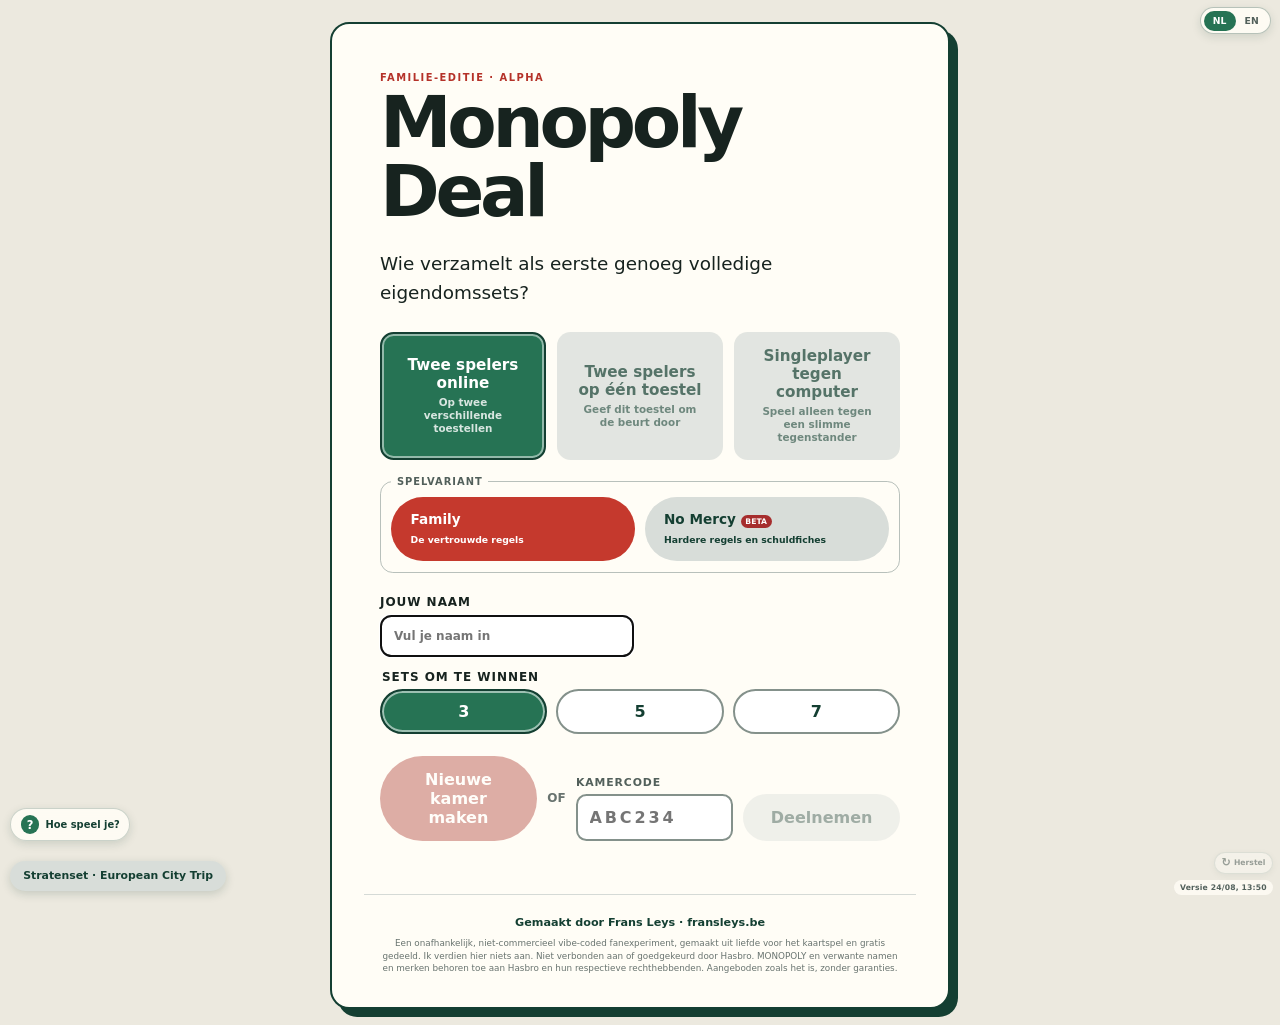
==== commit e6ab6a77: "Publish No Mercy card-name safeguards" ====
--- a/deal/index.html
+++ b/deal/index.html
@@ -5,7 +5,7 @@
     <meta name="viewport" content="width=device-width, initial-scale=1.0" />
     <meta name="theme-color" content="#143f32" />
     <title>Monopoly Deal — Familie-editie</title>
-    <script type="module" crossorigin src="./assets/index-CsSYgxa2.js"></script>
+    <script type="module" crossorigin src="./assets/index-S52563qT.js"></script>
     <link rel="stylesheet" crossorigin href="./assets/index-KPlIdNhX.css">
   </head>
   <body><div id="root"></div></body>
